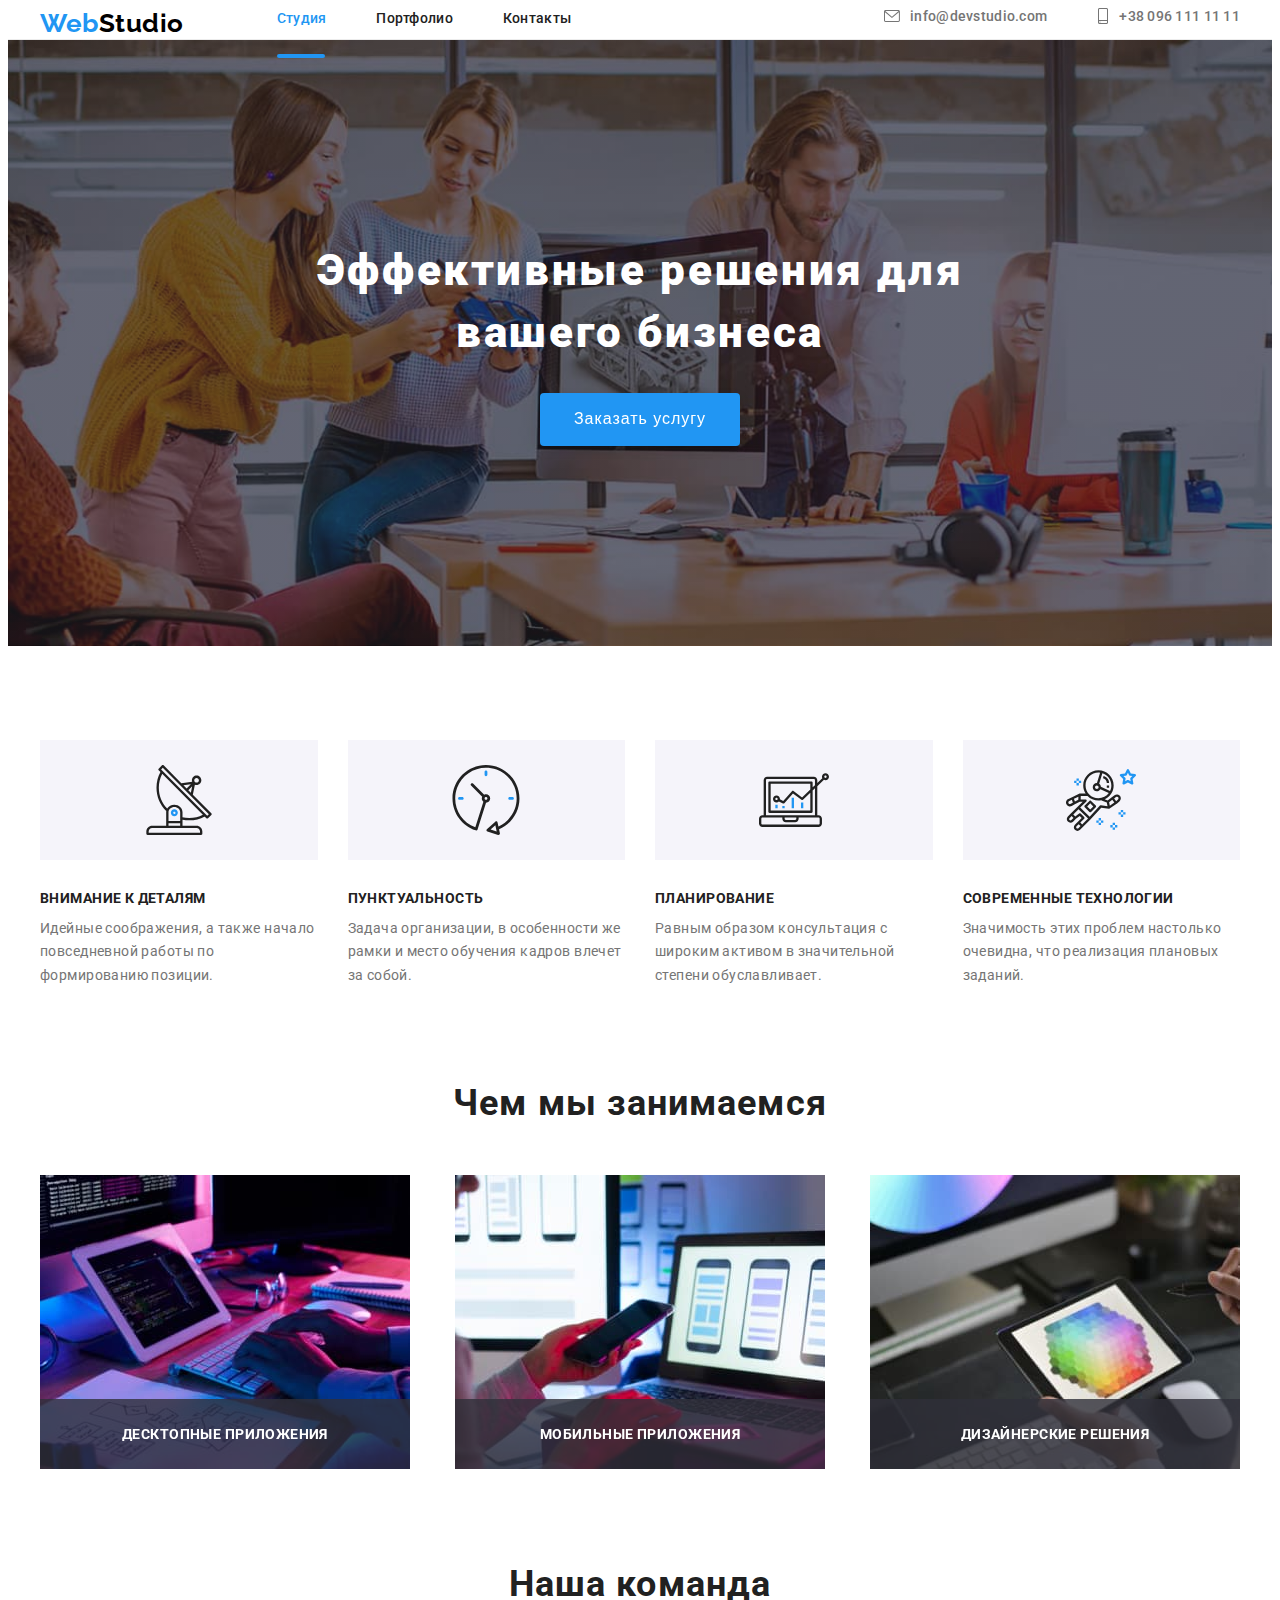
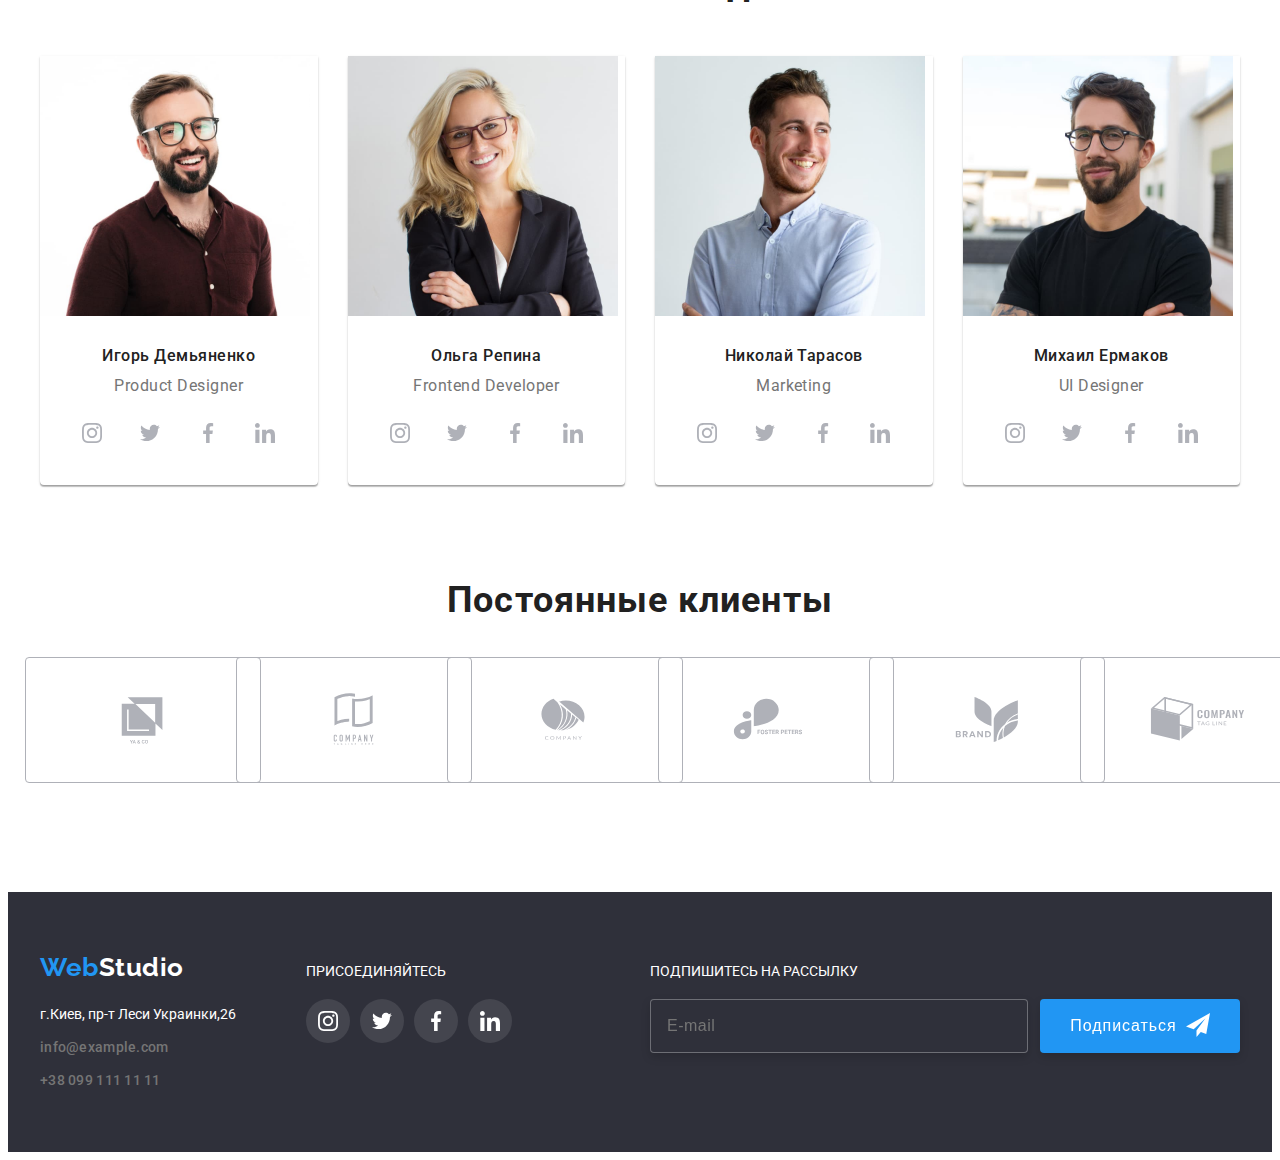
==== index.html @ c9761f6a "Добавляет примеры" ====
<!DOCTYPE html>
<html lang="ru">

<head>
    <meta charset="UTF-8">
    <meta http-equiv="X-UA-Compatible" content="IE=edge">
    <meta name="viewport" content="width=device-width, initial-scale=1.0">
    <title>Document</title>
    <link rel="preconnect" href="https://fonts.googleapis.com">
    <link rel="preconnect" href="https://fonts.gstatic.com" crossorigin>
    <link
        href="https://fonts.googleapis.com/css2?family=Raleway:wght@700&family=Roboto:wght@400;500;700;900&display=swap"
        rel="stylesheet">
    <link rel="stylesheet" href="https://cdnjs.cloudflare.com/ajax/libs/modern-normalize/1.1.0/modern-normalize.min.css"
        integrity="sha512-wpPYUAdjBVSE4KJnH1VR1HeZfpl1ub8YT/NKx4PuQ5NmX2tKuGu6U/JRp5y+Y8XG2tV+wKQpNHVUX03MfMFn9Q=="
        crossorigin="anonymous" referrerpolicy="no-referrer" />
    <link rel="stylesheet" href="./css/main.min.css" />
</head>

<body>
    <!-- Шапка сайта -->
    <header class="page-header">
        <div class="container basic-nav">
            <a href="/" class="basic-nav__logo"><span class="basic-nav__logo--blue">Web</span>Studio</a>
            <button
            type="button"
            class="menu-button is-open"
            aria-expanded="false"
            aria-controls="menu-container"
            data-menu-button
          >
            <svg
              width="24"
              height="16"
              aria-label="Переключатель мобильного меню"
            >
              <use class="icon-menu" href="./images/icons.svg#icon-menu"></use>
              <use class="icon-navigation-close" href="./images/icons.svg#navigation-close"></use>
            </svg>
          </button>

            <nav>
                <ul class="site-nav">
                    <li class="site-nav__item"><a href="./index.html" class="site-nav__link site-nav__link--current site-nav__link--first">Студия</a></li>
                    <li class="site-nav__item"><a href="./portfolio.html" class="site-nav__link">Портфолио</a></li>
                    <li class="site-nav__item"><a href="#" class="site-nav__link">Контакты</a></li>
                </ul>
            </nav>
            <ul class="header-contact">
                <li class="header-contact__item"><a href="mailto:info@devstudio.com" class="header-contact__link">
                        <svg class="header-contact__icon" width="16" height="12">
                            <use href="./images/icons.svg#icon-envelope"></use>
                        </svg>
                        <span>info@devstudio.com</span></a></li>
                <li class="header-contact__item"><a href="tel:+380961111111" class="header-contact__link">
                        <svg class="header-contact__icon" width="12" height="16">
                            <use href="./images/icons.svg#icon-smartphone"></use>
                        </svg>
                        <span>+38 096 111 11 11</span></a></li>
            </ul>
        </div>
    </header>
    <main>
        <!-- Текст на фоне -->
        <section class="hero">
            <div class="container">
                <h1 class="hero__title">Эффективные решения для вашего бизнеса</h1>
                <button type="button" class="hero__button" data-modal-open>Заказать услугу</button>
                <div class="backdrop is-hidden" data-modal>
                    <div class="modal">

                        <button class="modal__close-button" data-modal-close>
                            <svg class="modal__icon" width="18" height="18">
                                <use href="./images/icons.svg#icon-close"></use>
                            </svg>
                        </button>
                        <p class="modal__title">Оставьте свои данные, мы вам перезвоним</p>
                        <form class="form js-speaker-form">

                            <label class="form-field">
                                <span class="form-field__label">Имя</span>
                                <div class="form-field__box">
                                <input type="text" name="name" class="form-field__input" />
                                <svg class="form-field__icon" width="18" height="18">
                                    <use href="./images/icons.svg#icon-person"></use>
                                </svg>
                            </div>
                            </label>

                            <label class="form-field">
                                <span class="form-field__label">Телефон</span>
                                <div class="form-field__box">
                                <input type="tel" name="tel" class="form-field__input" />
                                <svg class="form-field__icon" width="18" height="18">
                                    <use href="./images/icons.svg#icon-phone"></use>
                                </svg>
                                </div>
                            </label>

                            <label class="form-field">
                                <span class="form-field__label">Почта</span>
                                <div class="form-field__box">
                                <input type="email" name="email" class="form-field__input" />
                                <svg class="form-field__icon" width="18" height="18">
                                    <use href="./images/icons.svg#icon-email"></use>
                                </svg>
                                </div>
                            </label>

                            <label class="form-field">
                                <span class="form-field__label">Комментарий</span>
                                <textarea class="form-field__textarea" name="text" placeholder="Введите текст"></textarea>
                            </label>

                            <label class="checkbox">
                                <input class="checkbox__input" type="checkbox" name="" value="consent" />
                                <svg class="checkbox__icon" width="16" height="15">
                                    <use href="./images/icons.svg#icon-check"></use>
                                </svg>
                                Соглашаюсь с рассылкой и принимаю <a href="#" class="checkbox__link">Условия
                                    договора</a>
                            </label>

                            <button class="modal__button" type="submit">Отправить</button>
                        </form>
                    </div>
                </div>
            </div>
        </section>
        <!-- Наши преимущества -->
        <section class="section advantages">
            <div class="container">
                <ul class="advantage">
                    <li class="advantage__item">
                        <div class="advantage__icon">
                            <svg height="70" width="70">
                                <use href="./images/icons.svg#icon-antenna"></use>
                            </svg>
                        </div>
                        <h2 class="advantage__title">Внимание к деталям</h2>
                        <p class="advantage__description">
                            Идейные соображения, а также начало повседневной работы по формированию позиции.
                        </p>
                    </li>
                    <li class="advantage__item">
                        <div class="advantage__icon">
                            <svg height="70" width="70">
                                <use href="./images/icons.svg#icon-clock"></use>
                            </svg>
                        </div>
                        <h2 class="advantage__title">Пунктуальность</h2>
                        <p class="advantage__description">
                            Задача организации, в особенности же рамки и место обучения кадров влечет за собой.
                        </p>
                    </li>
                    <li class="advantage__item">
                        <div class="advantage__icon">
                            <svg height="70" width="70">
                                <use href="./images/icons.svg#icon-diagram"></use>
                            </svg>
                        </div>
                        <h2 class="advantage__title">Планирование</h2>
                        <p class="advantage__description">
                            Равным образом консультация с широким активом в значительной степени обуславливает.
                        </p>
                    </li>
                    <li class="advantage__item">
                        <div class="advantage__icon">
                            <svg height="70" width="70">
                                <use href="./images/icons.svg#icon-astronaut"></use>
                            </svg>
                        </div>
                        <h2 class="advantage__title">Современные технологии</h2>
                        <p class="advantage__description">
                            Значимость этих проблем настолько очевидна, что реализация плановых заданий.
                        </p>
                    </li>
                </ul>
            </div>
        </section>
        <!-- Чем занимаемся -->
        <section class="section work">
            <div class="container">
                <h2 class="work__title">Чем мы занимаемся</h2>
                <ul class="work-list">
                    <li class="work-list__item"><a href="#"><img src="images/photo1.jpg" alt="Ноутбук" width="370" />
                            <div class="work-list__box">
                                <p class="work-list__title">Десктопные приложения</p>
                            </div>
                        </a>
                    </li>
                    <li class="work-list__item"><a href="#"><img src="./images/photo2.jpg" alt="Смартфон"
                                width="370" />
                            <div class="work-list__box">
                                <p class="work-list__title">Мобильные приложения</p>
                            </div>
                        </a>
                    </li>
                    <li class="work-list__item"><a href="#"><img src="./images/photo3.jpg" alt="Планшет" width="370" />
                            <div class="work-list__box">
                                <p class="work-list__title">Дизайнерские решения</p>
                            </div>
                        </a>
                    </li>
                </ul>
            </div>
        </section>
        <!-- Команда -->
        <section class="section team-work">
            <div class="container">
                <h2 class="team-work__title">Наша команда</h2>
                <ul class="team">
                    <li class="team__item">
                        <img src="./images/img01.jpg" alt="Фото Игоря Демьяненко" width="270" />
                        <div class="team-members">
                            <h3 class="team-members__name">Игорь Демьяненко</h3>
                            <p lang="en" class="team-members__profession">Product Designer</p>
                            <ul class="social-list">
                                <li><a href="#" aria-label="instagram" class="social-list__network">
                                        <svg class="social-list__icon" width="20" height="20">
                                            <use href="./images/icons.svg#icon-instagram"></use>
                                        </svg>
                                    </a>
                                </li>
                                <li><a href="#" aria-label="twitter" class="social-list__network">
                                        <svg class="social-list__icon" width="20" height="20">
                                            <use href="./images/icons.svg#icon-twitter"></use>
                                        </svg>
                                    </a></li>
                                <li><a href="#" aria-label="facebook" class="social-list__network">
                                        <svg class="social-list__icon" width="20" height="20">
                                            <use href="./images/icons.svg#icon-facebook"></use>
                                        </svg>
                                    </a></li>
                                <li><a href="#" aria-label="linkedin" class="social-list__network">
                                        <svg class="social-list__icon" width="20" height="20">
                                            <use href="./images/icons.svg#icon-linkedin"></use>
                                        </svg>
                                    </a></li>
                            </ul>
                        </div>
                    </li>
                    <li class="team__item">
                        <img src="./images/img02.jpg" alt="Фото Ольги Репины" width="270" />
                        <div class="team-members">
                            <h3 class="team-members__name">Ольга Репина</h3>
                            <p lang="en" class="team-members__profession">Frontend Developer</p>
                            <ul class="social-list">
                                <li><a href="#" aria-label="instagram" class="social-list__network">
                                        <svg class="social-list__icon" width="20" height="20">
                                            <use href="./images/icons.svg#icon-instagram"></use>
                                        </svg>
                                    </a>
                                </li>
                                <li><a href="#" aria-label="twitter" class="social-list__network">
                                        <svg class="social-list__icon" width="20" height="20">
                                            <use href="./images/icons.svg#icon-twitter"></use>
                                        </svg>
                                    </a></li>
                                <li><a href="#" aria-label="facebook" class="social-list__network">
                                        <svg class="social-list__icon" width="20" height="20">
                                            <use href="./images/icons.svg#icon-facebook"></use>
                                        </svg>
                                    </a></li>
                                <li><a href="#" aria-label="linkedin" class="social-list__network">
                                        <svg class="social-list__icon" width="20" height="20">
                                            <use href="./images/icons.svg#icon-linkedin"></use>
                                        </svg>
                                    </a></li>
                            </ul>
                        </div>
                    </li>
                    <li class="team__item">
                        <img src="./images/img03.jpg" alt="Фото Николая Тарасова" width="270" />
                        <div class="team-members">
                            <h3 class="team-members__name">Николай Тарасов</h3>
                            <p lang="en" class="team-members__profession">Marketing</p>
                            <ul class="social-list">
                                <li><a href="#" aria-label="instagram" class="social-list__network">
                                        <svg class="social-list__icon" width="20" height="20">
                                            <use href="./images/icons.svg#icon-instagram"></use>
                                        </svg>
                                    </a>
                                </li>
                                <li><a href="#" aria-label="twitter" class="social-list__network">
                                        <svg class="social-list__icon" width="20" height="20">
                                            <use href="./images/icons.svg#icon-twitter"></use>
                                        </svg>
                                    </a></li>
                                <li><a href="#" aria-label="facebook" class="social-list__network">
                                        <svg class="social-list__icon" width="20" height="20">
                                            <use href="./images/icons.svg#icon-facebook"></use>
                                        </svg>
                                    </a></li>
                                <li><a href="#" aria-label="linkedin" class="social-list__network">
                                        <svg class="social-list__icon" width="20" height="20">
                                            <use href="./images/icons.svg#icon-linkedin"></use>
                                        </svg>
                                    </a></li>
                            </ul>
                        </div>
                    </li>
                    <li class="team__item">
                        <img src="./images/img04.jpg" alt="Фото Михаила Ермакова" width="270" />
                        <div class="team-members">
                            <h3 class="team-members__name">Михаил Ермаков</h3>
                            <p lang="en" class="team-members__profession">UI Designer</p>
                            <ul class="social-list">
                                <li><a href="#" aria-label="instagram" class="social-list__network">
                                        <svg class="social-list__icon" width="20" height="20">
                                            <use href="./images/icons.svg#icon-instagram"></use>
                                        </svg>
                                    </a>
                                </li>
                                <li><a href="#" aria-label="twitter" class="social-list__network">
                                        <svg class="social-list__icon" width="20" height="20">
                                            <use href="./images/icons.svg#icon-twitter"></use>
                                        </svg>
                                    </a></li>
                                <li><a href="#" aria-label="facebook" class="social-list__network">
                                        <svg class="social-list__icon" width="20" height="20">
                                            <use href="./images/icons.svg#icon-facebook"></use>
                                        </svg>
                                    </a></li>
                                <li><a href="#" aria-label="linkedin" class="social-list__network">
                                        <svg class="social-list__icon" width="20" height="20">
                                            <use href="./images/icons.svg#icon-linkedin"></use>
                                        </svg>
                                    </a></li>
                            </ul>
                        </div>
                    </li>
                </ul>
            </div>
        </section>
        <!-- Клиенты -->
        <section class="section customers">
            <div class="container">
                <h2 class="customers__title">Постоянные клиенты</h2>
                <ul class="customers-list">
                    <li class="customers-list__item"><a href="#" class="customers-list__link">
                            <svg class="customers-list__icon" width="106" height="60">
                                <use href="./images/icons.svg#icon-logo1"></use>
                            </svg>
                        </a></li>
                    <li class="customers-list__item"><a href="#" class="customers-list__link">
                            <svg class="customers-list__icon" width="106" height="60">
                                <use href="./images/icons.svg#icon-logo2"></use>
                            </svg>
                        </a></li>
                    <li class="customers-list__item"><a href="#" class="customers-list__link">
                            <svg class="customers-list__icon" width="106" height="60">
                                <use href="./images/icons.svg#icon-logo3"></use>
                            </svg>
                        </a></li>
                    <li class="customers-list__item"><a href="#" class="customers-list__link">
                            <svg class="customers-list__icon" width="106" height="60">
                                <use href="./images/icons.svg#icon-logo4"></use>
                            </svg>
                        </a></li>
                    <li class="customers-list__item"><a href="#" class="customers-list__link">
                            <svg class="customers-list__icon" width="106" height="60">
                                <use href="./images/icons.svg#icon-logo5"></use>
                            </svg>
                        </a></li>
                    <li class="customers-list__item"><a href="#" class="customers-list__link">
                            <svg class="customers-list__icon" width="106" height="60">
                                <use href="./images/icons.svg#icon-logo6"></use>
                            </svg>
                        </a></li>
                </ul>
            </div>

        </section>
    </main>
    <footer class="footer section">
        <div class="container">
            <ul class="footer-content">
                <li class="address-footer">
                    <a href="/" class="address-footer__logo"><span class="address-footer__logo--blue">Web</span><span
                            class="address-footer__logo--white">Studio</span></a>
                    <address>
                        <ul class="footer-contact">
                            <li class="footer-contact__item"><a
                                    href="https://www.google.com.ua/maps/place/%D0%B1%D1%83%D0%BB.+%D0%9B%D0%B5%D1%81%D0%B8+%D0%A3%D0%BA%D1%80%D0%B0%D0%B8%D0%BD%D0%BA%D0%B8,+26,+%D0%9A%D0%B8%D0%B5%D0%B2,+02000/@50.4265841,30.5361971,17z/data=!3m1!4b1!4m5!3m4!1s0x40d4cf0e033ecbe9:0x57a4dffefec77da0!8m2!3d50.4265807!4d30.5383858?hl=ru"
                                    class="footer-contact__address-link">г.Киев, пр-т Леси Украинки,26</a></li>
                            <li class="footer-contact__item"><a href="mailto:info@example.com" class="footer-contact__link">info@example.com</a>
                            </li>
                            <li class="footer-contact__item"><a href="tel:+380991111111" class="footer-contact__link">+38 099 111 11 11</a></li>
                        </ul>
                    </address>
                </li>


                <li class="join">
                    <p class="join__title">присоединяйтесь</p>
                    <ul class="social-footer">
                        <li class="social-footer__item"><a href="#" aria-label="instagram" class="social-footer__link">
                                <svg class="social-footer__icon" width="20" height="20">
                                    <use href="./images/icons.svg#icon-instagram"></use>
                                </svg>
                            </a>
                        </li>
                        <li class="social-footer__item"><a href="#" aria-label="twitter" class="social-footer__link">
                                <svg class="social-footer__icon" width="20" height="20">
                                    <use href="./images/icons.svg#icon-twitter"></use>
                                </svg>
                            </a></li>
                        <li class="social-footer__item"><a href="#" aria-label="facebook" class="social-footer__link">
                                <svg class="social-footer__icon" width="20" height="20">
                                    <use href="./images/icons.svg#icon-facebook"></use>
                                </svg>
                            </a></li>
                        <li class="social-footer__item"><a href="#" aria-label="linkedin" class="social-footer__link">
                                <svg class="social-footer__icon" width="20" height="20">
                                    <use href="./images/icons.svg#icon-linkedin"></use>
                                </svg>
                            </a></li>
                    </ul>
                </li>
                <li class="sign-up">
                    <p class="sign-up__title">Подпишитесь на рассылку</p>
                    <form class="form-sign-up">
                        <label>
                            <input class="form-sign-up__input" type="email" placeholder="E-mail"/>
                        </label>
                            <button type="submit" class="form-sign-up__button">Подписаться
                                <svg class="form-sign-up__icon" width="24" height="24">
                                    <use href="./images/icons.svg#icon-send"></use>
                                </svg>
                            </button>
                    </form>
                </li>
            </ul>
        </div>
    </footer>

    <script src="./js/modal.js"></script>
    <script>
        (() => {
            document
                .querySelector('.js-speaker-form')
                .addEventListener('submit', e => {
                    e.preventDefault();

                    new FormData(e.currentTarget).forEach((value, name) =>
                        console.log(`${name}: ${value}`),
                    );

                    e.currentTarget.reset();
                });
        })();
    </script>
</body>

</html>
---- css/main.min.css ----
.footer-contact__link{color:#757575;font-size:14px;font-weight:500;line-height:1.2;letter-spacing:0.02em;text-decoration:none;display:-webkit-inline-box;display:-ms-inline-flexbox;display:inline-flex;-webkit-box-align:center;-ms-flex-align:center;align-items:center;-webkit-transition:color 250ms cubic-bezier(0.4, 0, 0.2, 1);transition:color 250ms cubic-bezier(0.4, 0, 0.2, 1)}.sign-up__title,.join__title{font-size:14px;line-height:1.1;text-transform:uppercase;color:#fff;margin-bottom:20px}.basic-nav__logo,.address-footer__logo{color:#000;font-family:"Raleway",sans-serif;font-size:26px;font-weight:700;line-height:1.2;letter-spacing:0.02em;text-decoration:none}.work__title,.team-work__title,.customers__title{color:#212121;font-size:36px;font-weight:700;line-height:1.2;letter-spacing:0.03em;text-align:center;margin-bottom:50px}.social-list__network,.social-footer__link{width:44px;height:44px;border-radius:50%;-webkit-transition:background-color 250ms cubic-bezier(0.4, 0, 0.2, 1);transition:background-color 250ms cubic-bezier(0.4, 0, 0.2, 1)}.hero__button,.form-sign-up__button,.modal__button{min-height:50px;min-width:200px;letter-spacing:0.06em;font-size:16px;line-height:1.9;color:#fff;border:1px solid transparent;border-radius:4px;-webkit-filter:drop-shadow(0px 4px 4px rgba(0,0,0,0.15));filter:drop-shadow(0px 4px 4px rgba(0,0,0,0.15));background-color:#2196F3;cursor:pointer;-webkit-transition:background-color 250ms cubic-bezier(0.4, 0, 0.2, 1),color 250ms cubic-bezier(0.4, 0, 0.2, 1),-webkit-box-shadow 250ms cubic-bezier(0.4, 0, 0.2, 1);transition:background-color 250ms cubic-bezier(0.4, 0, 0.2, 1),color 250ms cubic-bezier(0.4, 0, 0.2, 1),-webkit-box-shadow 250ms cubic-bezier(0.4, 0, 0.2, 1);transition:background-color 250ms cubic-bezier(0.4, 0, 0.2, 1),color 250ms cubic-bezier(0.4, 0, 0.2, 1),box-shadow 250ms cubic-bezier(0.4, 0, 0.2, 1);transition:background-color 250ms cubic-bezier(0.4, 0, 0.2, 1),color 250ms cubic-bezier(0.4, 0, 0.2, 1),box-shadow 250ms cubic-bezier(0.4, 0, 0.2, 1),-webkit-box-shadow 250ms cubic-bezier(0.4, 0, 0.2, 1)}.hero__button:hover,.hero__button:focus,.form-sign-up__button:hover,.form-sign-up__button:focus,.modal__button:hover,.modal__button:focus{background-color:#fff;color:#2196F3}body{background-color:#fff;color:#757575;font-family:"Roboto","Helvetica",sans-serif}h1,h2,h3,p,ul{margin:0;padding:0;list-style:none}img{display:block;max-width:100%;height:auto}.hide{visibility:hidden;font-size:0}.container{margin:0 auto;width:1200px;padding:0 15px}@media screen and (min-width: 480px){.container{width:480px}}@media screen and (min-width: 768px){.container{width:768px}}@media screen and (min-width: 1200px){.container{width:1200px}}.section{padding:94px 0}.page-header{border-bottom:1px solid #ECECEC}.basic-nav{display:-webkit-box;display:-ms-flexbox;display:flex;-webkit-box-pack:justify;-ms-flex-pack:justify;justify-content:space-between;-webkit-box-align:stretch;-ms-flex-align:stretch;align-items:stretch}@media screen and (max-width: 767px){.basic-nav{display:-webkit-box;display:-ms-flexbox;display:flex;-webkit-box-pack:start;-ms-flex-pack:start;justify-content:flex-start;-webkit-box-align:center;-ms-flex-align:center;align-items:center;padding:24px 0}}.menu-button{display:-webkit-inline-box;display:-ms-inline-flexbox;display:inline-flex;margin:0;padding:0;width:40px;height:40px;border:none;background-color:transparent}@media screen and (min-width: 768px){.menu-button{display:none}}.menu-button .icon-navigation-close{display:none}.menu-button.is-open .icon-navigation-close{display:block}.menu-button.is-open .icon-menu{display:none}.site-nav{display:-webkit-box;display:-ms-flexbox;display:flex;-webkit-box-pack:start;-ms-flex-pack:start;justify-content:flex-start;-webkit-box-align:stretch;-ms-flex-align:stretch;align-items:stretch;margin-left:93px}.site-nav__item:not(:last-child){margin-right:50px}.site-nav__link{color:#212121;font-size:14px;font-weight:500;line-height:1.2;letter-spacing:0.02em;text-decoration:none;position:relative;padding-bottom:32px;-webkit-transition:color 250ms cubic-bezier(0.4, 0, 0.2, 1);transition:color 250ms cubic-bezier(0.4, 0, 0.2, 1)}.site-nav__link:hover,.site-nav__link:focus{color:#2196F3}.site-nav__link--first::after{width:48px}.site-nav__link--second::after{width:78px}.site-nav__link--current{color:#2196F3}.site-nav__link--current::after{content:"";position:absolute;bottom:0;left:0;height:4px;background:#2196F3;border-radius:2px;opacity:1}.header-contact{display:-webkit-box;display:-ms-flexbox;display:flex;-webkit-box-pack:start;-ms-flex-pack:start;justify-content:flex-start;-webkit-box-align:stretch;-ms-flex-align:stretch;align-items:stretch;margin-left:auto}.header-contact__link:hover .header-contact__icon,.header-contact__link:focus .header-contact__icon{fill:#2196F3}.header-contact__item:not(:first-child){margin-left:50px}.header-contact__link{color:#757575;font-size:14px;font-weight:500;line-height:1.2;letter-spacing:0.02em;text-decoration:none;display:-webkit-box;display:-ms-flexbox;display:flex;-webkit-box-pack:center;-ms-flex-pack:center;justify-content:center;-webkit-box-align:center;-ms-flex-align:center;align-items:center;-webkit-transition:color 250ms cubic-bezier(0.4, 0, 0.2, 1);transition:color 250ms cubic-bezier(0.4, 0, 0.2, 1)}.header-contact__link:hover,.header-contact__link:focus{color:#2196F3}.header-contact__icon,.header-contact__icon{fill:#757575;margin-right:10px;-webkit-transition:fill 250ms cubic-bezier(0.4, 0, 0.2, 1);transition:fill 250ms cubic-bezier(0.4, 0, 0.2, 1)}.hero{padding:200px 0;text-align:center;background-color:#2F303A;display:block;max-width:1600px;background-image:-webkit-gradient(linear, left top, right top, from(rgba(47,48,58,0.4)), to(rgba(47,48,58,0.4))),url("../images/img.fon.jpg");background-image:linear-gradient(to right, rgba(47,48,58,0.4), rgba(47,48,58,0.4)),url("../images/img.fon.jpg");background-repeat:no-repeat;background-position:center;background-size:cover}.hero__title{color:#fff;font-size:44px;font-weight:900;line-height:1.4;letter-spacing:0.06em;max-width:696px;margin:auto;margin-bottom:30px}.hero__button{display:inline-block;padding:10px 32px;text-align:center}.advantages{padding-bottom:47px}@media screen and (max-width: 1199px){.advantages{padding-bottom:60px}}@media screen and (min-width: 768px){.advantage{display:-webkit-box;display:-ms-flexbox;display:flex;-webkit-box-pack:start;-ms-flex-pack:start;justify-content:flex-start;-webkit-box-align:stretch;-ms-flex-align:stretch;align-items:stretch;-ms-flex-wrap:wrap;flex-wrap:wrap;margin:-15px}}@media screen and (min-width: 1200px){.advantage{display:-webkit-box;display:-ms-flexbox;display:flex;-webkit-box-pack:justify;-ms-flex-pack:justify;justify-content:space-between;-webkit-box-align:stretch;-ms-flex-align:stretch;align-items:stretch;-ms-flex-wrap:nowrap;flex-wrap:nowrap}}@media screen and (min-width: 768px){.advantage__item{width:calc((100% - 4 * 15px) / 2);margin:15px}}@media screen and (min-width: 1200px){.advantage__item{width:calc((100% - 8 * 15px) / 4)}}@media screen and (max-width: 767px){.advantage__item:not(:last-child){margin-bottom:30px}}.advantage__title{color:#212121;font-size:14px;font-weight:700;line-height:1.2;letter-spacing:0.03em;text-transform:uppercase;margin-bottom:10px;text-align:center}@media screen and (min-width: 768px){.advantage__title{text-align:left}}.advantage__description{font-size:14px;line-height:1.7;letter-spacing:0.03em;text-align:left}.advantage__icon{display:-webkit-box;display:-ms-flexbox;display:flex;-webkit-box-pack:center;-ms-flex-pack:center;justify-content:center;-webkit-box-align:stretch;-ms-flex-align:stretch;align-items:stretch;background-color:#F5F4FA;margin-bottom:30px;padding:25px 0}.work{padding-top:47px}@media screen and (max-width: 1199px){.work{display:none}}.work-list{display:-webkit-box;display:-ms-flexbox;display:flex;-webkit-box-pack:justify;-ms-flex-pack:justify;justify-content:space-between;-webkit-box-align:stretch;-ms-flex-align:stretch;align-items:stretch}.work-list__item{display:-webkit-box;display:-ms-flexbox;display:flex;-webkit-box-pack:start;-ms-flex-pack:start;justify-content:flex-start;-webkit-box-align:stretch;-ms-flex-align:stretch;align-items:stretch;position:relative}.work-list__box{position:absolute;display:-webkit-box;display:-ms-flexbox;display:flex;-webkit-box-pack:center;-ms-flex-pack:center;justify-content:center;-webkit-box-align:center;-ms-flex-align:center;align-items:center;bottom:0;width:370px;height:70px;background:rgba(47,48,58,0.8)}.work-list__title{font-weight:bold;font-size:14px;line-height:16px;text-align:center;letter-spacing:0.03em;text-transform:uppercase;color:#fff}.team-work{padding-top:0;background-color:var(--primary-background-color);padding-bottom:47px}@media screen and (max-width: 1199px){.team-work{padding-bottom:60px}}.team{margin:-15px}@media screen and (min-width: 768px){.team{display:-webkit-box;display:-ms-flexbox;display:flex;-webkit-box-pack:start;-ms-flex-pack:start;justify-content:flex-start;-webkit-box-align:stretch;-ms-flex-align:stretch;align-items:stretch;-ms-flex-wrap:wrap;flex-wrap:wrap}}@media screen and (min-width: 1200px){.team{display:-webkit-box;display:-ms-flexbox;display:flex;-webkit-box-pack:justify;-ms-flex-pack:justify;justify-content:space-between;-webkit-box-align:stretch;-ms-flex-align:stretch;align-items:stretch;-ms-flex-wrap:nowrap;flex-wrap:nowrap}}.team__item{background-color:var(--primary-white-color);border-radius:0px 0px 4px 4px;-webkit-box-shadow:0px 1px 3px rgba(0,0,0,0.12),0px 1px 1px rgba(0,0,0,0.14),0px 2px 1px rgba(0,0,0,0.2);box-shadow:0px 1px 3px rgba(0,0,0,0.12),0px 1px 1px rgba(0,0,0,0.14),0px 2px 1px rgba(0,0,0,0.2)}@media screen and (min-width: 768px){.team__item{width:calc((100% - 4 * 15px) / 2);margin:15px}}.team-members{text-align:center;margin-top:30px;margin-bottom:30px}.team-members__name{color:#212121;font-size:16px;font-weight:500;line-height:1.2;letter-spacing:0.03em;margin-bottom:10px}.team-members__profession{font-size:16px;line-height:1.2;letter-spacing:0.03em;margin-bottom:16px}.customers{padding-top:47px}.customers-list{display:-webkit-box;display:-ms-flexbox;display:flex;-webkit-box-pack:start;-ms-flex-pack:start;justify-content:flex-start;-webkit-box-align:stretch;-ms-flex-align:stretch;align-items:stretch;-ms-flex-wrap:wrap;flex-wrap:wrap;margin:-15px;padding:0}@media screen and (min-width: 768px){.customers-list{display:-webkit-box;display:-ms-flexbox;display:flex;-webkit-box-pack:start;-ms-flex-pack:start;justify-content:flex-start;-webkit-box-align:stretch;-ms-flex-align:stretch;align-items:stretch;-ms-flex-wrap:wrap;flex-wrap:wrap}}@media screen and (min-width: 1200px){.customers-list{display:-webkit-box;display:-ms-flexbox;display:flex;-webkit-box-pack:justify;-ms-flex-pack:justify;justify-content:space-between;-webkit-box-align:stretch;-ms-flex-align:stretch;align-items:stretch}}.customers-list__link:hover .customers-list__icon,.customers-list__link:focus .customers-list__icon{fill:#2196F3}.customers-list__item{width:calc((100% - 4 * 15px) / 2);margin-bottom:30px}@media screen and (min-width: 768px){.customers-list__item{width:calc((100% - 6 * 15px) / 3)}}@media screen and (min-width: 1200px){.customers-list__item{width:calc((100% - 12 * 15px) / 6)}}.customers-list__link{display:-webkit-box;display:-ms-flexbox;display:flex;-webkit-box-pack:center;-ms-flex-pack:center;justify-content:center;-webkit-box-align:center;-ms-flex-align:center;align-items:center;width:170px;height:92px;padding:16px 32px;border:1px solid #AFB1B8;border-radius:4px;-webkit-transition:border 250ms cubic-bezier(0.4, 0, 0.2, 1);transition:border 250ms cubic-bezier(0.4, 0, 0.2, 1)}.customers-list__link:hover,.customers-list__link:focus{border:1px solid #2196F3}.customers-list__icon{fill:#AFB1B8;-webkit-transition:fill 250ms cubic-bezier(0.4, 0, 0.2, 1);transition:fill 250ms cubic-bezier(0.4, 0, 0.2, 1)}.projects{display:-webkit-box;display:-ms-flexbox;display:flex;-webkit-box-pack:start;-ms-flex-pack:start;justify-content:flex-start;-webkit-box-align:stretch;-ms-flex-align:stretch;align-items:stretch;-ms-flex-wrap:wrap;flex-wrap:wrap;padding:0}.projects__item{width:370px;cursor:pointer;-webkit-transition:-webkit-box-shadow 250ms cubic-bezier(0.4, 0, 0.2, 1);transition:-webkit-box-shadow 250ms cubic-bezier(0.4, 0, 0.2, 1);transition:box-shadow 250ms cubic-bezier(0.4, 0, 0.2, 1);transition:box-shadow 250ms cubic-bezier(0.4, 0, 0.2, 1), -webkit-box-shadow 250ms cubic-bezier(0.4, 0, 0.2, 1)}.projects__item:hover,.projects__item:focus{-webkit-box-shadow:0px 1px 1px rgba(0,0,0,0.12),0px 4px 4px rgba(0,0,0,0.06),1px 4px 6px rgba(0,0,0,0.16);box-shadow:0px 1px 1px rgba(0,0,0,0.12),0px 4px 4px rgba(0,0,0,0.06),1px 4px 6px rgba(0,0,0,0.16)}.projects__item:not(:nth-child(3n)){margin-right:30px}.projects__item:not(:nth-last-child(-n+3)){margin-bottom:30px}.projects__thumb{position:relative;overflow:hidden}.projects__overlay{display:inline-block;position:absolute;padding:63px 24px;top:0;left:0;width:100%;height:100%;-webkit-transform:translateY(100%);transform:translateY(100%);background-color:rgba(33,150,243,0.9);opacity:0;-webkit-transition:all 250ms cubic-bezier(0.4, 0, 0.2, 1);transition:all 250ms cubic-bezier(0.4, 0, 0.2, 1)}.projects__item:hover .projects__overlay{-webkit-transform:translateY(0);transform:translateY(0);opacity:1}.projects__content{font-size:18px;line-height:1.5;letter-spacing:0.03em;text-align:left;color:#fff}.projects__caption{padding:20px 24px;border:1px solid #eee;border-top:none}.projects__title{color:#212121;font-size:18px;font-weight:700;line-height:2;letter-spacing:0.06em;margin-bottom:4px}.projects__description{font-size:16px;line-height:1.9;letter-spacing:0.03em;margin-bottom:20px}.footer{background-color:#2F303A;padding-top:60px;padding-bottom:60px}.footer-content{display:-webkit-box;display:-ms-flexbox;display:flex;-webkit-box-pack:start;-ms-flex-pack:start;justify-content:flex-start;-webkit-box-align:baseline;-ms-flex-align:baseline;align-items:baseline;padding:0}.address-footer{margin-right:70px}.footer-contact{font-size:14px;line-height:1.7;font-style:normal}.footer-contact__item{margin-bottom:9px;display:block}.footer-contact__item:last-child{margin-bottom:0}.footer-contact__address-link{color:#fff;text-decoration:none;-webkit-transition:color 250ms cubic-bezier(0.4, 0, 0.2, 1);transition:color 250ms cubic-bezier(0.4, 0, 0.2, 1)}.footer-contact__address-link:hover,.footer-contact__address-link:focus{color:#2196F3}.footer-contact__link:hover,.footer-contact__link:focus{color:#2196F3}.backdrop{position:fixed;top:0;left:0;width:100%;height:100%;background-color:rgba(0,0,0,0.2);opacity:1;-webkit-transition:opacity 250ms cubic-bezier(0.4, 0, 0.2, 1);transition:opacity 250ms cubic-bezier(0.4, 0, 0.2, 1)}.backdrop.is-hidden{visibility:visible;opacity:0;pointer-events:none}.backdrop.is-hidden .modal{-webkit-transform:translate(-50%, -50%) scale(0.5);transform:translate(-50%, -50%) scale(0.5)}.modal{position:absolute;top:50%;left:50%;min-height:581px;min-width:528px;background-color:#fff;-webkit-box-shadow:0px 1px 3px rgba(0,0,0,0.12),0px 1px 1px rgba(0,0,0,0.14),0px 2px 1px rgba(0,0,0,0.2);box-shadow:0px 1px 3px rgba(0,0,0,0.12),0px 1px 1px rgba(0,0,0,0.14),0px 2px 1px rgba(0,0,0,0.2);border-radius:4px;padding:40px;-webkit-transform:translate(-50%, -50%) scale(1);transform:translate(-50%, -50%) scale(1);-webkit-transition:-webkit-transform 250ms cubic-bezier(0.4, 0, 0.2, 1);transition:-webkit-transform 250ms cubic-bezier(0.4, 0, 0.2, 1);transition:transform 250ms cubic-bezier(0.4, 0, 0.2, 1);transition:transform 250ms cubic-bezier(0.4, 0, 0.2, 1), -webkit-transform 250ms cubic-bezier(0.4, 0, 0.2, 1)}.modal__title{font-size:20px;font-weight:700;line-height:1.1;letter-spacing:0.03em;color:#000;margin-bottom:12px}.modal__close-button{position:absolute;display:-webkit-box;display:-ms-flexbox;display:flex;-webkit-box-pack:center;-ms-flex-pack:center;justify-content:center;-webkit-box-align:center;-ms-flex-align:center;align-items:center;padding:0;cursor:pointer;width:30px;height:30px;top:8px;right:8px;background-color:#fff;border:1px solid rgba(0,0,0,0.1);border-radius:50px}.modal__close-button:hover .modal__icon,.modal__close-button:hover .modal__icon{fill:#2196F3}.modal__icon{-webkit-transition:fill 250ms cubic-bezier(0.4, 0, 0.2, 1);transition:fill 250ms cubic-bezier(0.4, 0, 0.2, 1)}.header-contact{display:-webkit-box;display:-ms-flexbox;display:flex;-webkit-box-pack:start;-ms-flex-pack:start;justify-content:flex-start;-webkit-box-align:stretch;-ms-flex-align:stretch;align-items:stretch;margin-left:auto}.header-contact__link:hover .header-contact__icon,.header-contact__link:focus .header-contact__icon{fill:#2196F3}.header-contact__item:not(:first-child){margin-left:50px}.header-contact__link{color:#757575;font-size:14px;font-weight:500;line-height:1.2;letter-spacing:0.02em;text-decoration:none;display:-webkit-box;display:-ms-flexbox;display:flex;-webkit-box-pack:center;-ms-flex-pack:center;justify-content:center;-webkit-box-align:center;-ms-flex-align:center;align-items:center;-webkit-transition:color 250ms cubic-bezier(0.4, 0, 0.2, 1);transition:color 250ms cubic-bezier(0.4, 0, 0.2, 1)}.header-contact__link:hover,.header-contact__link:focus{color:#2196F3}.header-contact__icon,.header-contact__icon{fill:#757575;margin-right:10px;-webkit-transition:fill 250ms cubic-bezier(0.4, 0, 0.2, 1);transition:fill 250ms cubic-bezier(0.4, 0, 0.2, 1)}.filters{display:-webkit-box;display:-ms-flexbox;display:flex;-webkit-box-pack:center;-ms-flex-pack:center;justify-content:center;-webkit-box-align:stretch;-ms-flex-align:stretch;align-items:stretch}.filters__item:not(:last-child){margin-right:8px}.filters__button{display:inline-block;border-radius:4px;padding:6px 22px;min-width:73px;text-align:center;margin-bottom:50px;color:#212121;background-color:#F5F4FA;border:1px solid transparent;cursor:pointer;font-family:inherit;font-size:16px;line-height:1.6;-webkit-transition:all 250ms cubic-bezier(0.4, 0, 0.2, 1);transition:all 250ms cubic-bezier(0.4, 0, 0.2, 1)}.filters__button:hover,.filters__button:focus{color:#fff;background-color:#2196F3;-webkit-box-shadow:0px 3px 1px rgba(0,0,0,0.1),0px 1px 2px rgba(0,0,0,0.08),0px 2px 2px rgba(0,0,0,0.12);box-shadow:0px 3px 1px rgba(0,0,0,0.1),0px 1px 2px rgba(0,0,0,0.08),0px 2px 2px rgba(0,0,0,0.12)}.sign-up{margin-left:auto}.form-sign-up{display:-webkit-box;display:-ms-flexbox;display:flex;-webkit-box-pack:start;-ms-flex-pack:start;justify-content:flex-start;-webkit-box-align:stretch;-ms-flex-align:stretch;align-items:stretch}.form-sign-up__input{width:358px;height:50px;border:1px solid rgba(255,255,255,0.3);-webkit-filter:drop-shadow(0px 4px 4px rgba(0,0,0,0.15));filter:drop-shadow(0px 4px 4px rgba(0,0,0,0.15));border-radius:4px;background:#2f303a;padding-left:16px;margin-right:12px;cursor:pointer;font-size:16px;line-height:1.2;letter-spacing:0.03em;color:rgba(255,255,255,0.6);color:#fff;-webkit-transition:border 250ms cubic-bezier(0.4, 0, 0.2, 1);transition:border 250ms cubic-bezier(0.4, 0, 0.2, 1)}.form-sign-up__input:hover{border-color:#2196F3}.form-sign-up__button{position:relative;padding:10px 62px 10px 29px}.form-sign-up__button:hover .form-sign-up__icon,.form-sign-up__button:focus .form-sign-up__icon{fill:#2196F3}.form-sign-up__icon{fill:#fff;position:absolute;top:13px;right:29px;-webkit-transition:fill 250ms cubic-bezier(0.4, 0, 0.2, 1);transition:fill 250ms cubic-bezier(0.4, 0, 0.2, 1)}.form-field{display:-webkit-box;display:-ms-flexbox;display:flex;-webkit-box-pack:start;-ms-flex-pack:start;justify-content:flex-start;-webkit-box-align:stretch;-ms-flex-align:stretch;align-items:stretch;-webkit-box-orient:vertical;-webkit-box-direction:normal;-ms-flex-direction:column;flex-direction:column;text-align:left;margin-bottom:10px}.form-field__label{font-size:12px;line-height:1.2;margin-bottom:5px}.form-field__box{position:relative}.form-field__input{width:100%;border:1px solid rgba(33,33,33,0.2);border-radius:4px;padding:13px 20px 13px 42px;-webkit-transition:border 250ms cubic-bezier(0.4, 0, 0.2, 1);transition:border 250ms cubic-bezier(0.4, 0, 0.2, 1)}.form-field__input:hover,.form-field__input:focus{border-color:#2196F3;cursor:pointer}.form-field__icon{position:absolute;top:50%;left:5%;-webkit-transform:translate(-50%, -50%);transform:translate(-50%, -50%);-webkit-transition:fill 250ms cubic-bezier(0.4, 0, 0.2, 1);transition:fill 250ms cubic-bezier(0.4, 0, 0.2, 1)}.form-field__input:hover ~ .form-field__icon,.form-field__input:focus ~ .form-field__icon{fill:#2196F3}.form-field__textarea{resize:none;width:100%;height:120px;border:1px solid rgba(33,33,33,0.2);border-radius:4px;font-size:14px;margin-bottom:20px;padding:12px 16px;-webkit-transition:border-color 250ms cubic-bezier(0.4, 0, 0.2, 1);transition:border-color 250ms cubic-bezier(0.4, 0, 0.2, 1)}.form-field__textarea:hover,.form-field__textarea:focus{border-color:#2196F3;cursor:pointer}.checkbox{text-align:left;font-size:14px;line-height:1.7;letter-spacing:0.03em;display:-webkit-box;display:-ms-flexbox;display:flex;-webkit-box-pack:start;-ms-flex-pack:start;justify-content:flex-start;-webkit-box-align:center;-ms-flex-align:center;align-items:center;margin-bottom:30px}.checkbox__input{position:absolute;clip:rect(0 0 0 0);width:1px;height:1px;margin:-1px;-webkit-transition:all 250ms cubic-bezier(0.4, 0, 0.2, 1);transition:all 250ms cubic-bezier(0.4, 0, 0.2, 1)}.checkbox__icon{fill:#fff;border:solid #000;border-radius:2px;margin-right:9px;-webkit-transition:fill 250ms cubic-bezier(0.4, 0, 0.2, 1);transition:fill 250ms cubic-bezier(0.4, 0, 0.2, 1)}.checkbox__input:checked+.checkbox__icon{background-color:#2196F3;fill:#2196F3;border:solid #2196F3}.checkbox__link{color:#2196F3;margin-left:3px}.modal__button{-webkit-box-shadow:0px 4px 4px rgba(0,0,0,0.15);box-shadow:0px 4px 4px rgba(0,0,0,0.15);display:inline-block;padding:10px 32px;text-align:center}.basic-nav__logo--blue{color:#2196F3}.address-footer__logo{display:block;margin-bottom:20px}.address-footer__logo--blue{color:#2196F3}.address-footer__logo--white{color:#fff}.social-list{display:-webkit-box;display:-ms-flexbox;display:flex;-webkit-box-pack:justify;-ms-flex-pack:justify;justify-content:space-between;-webkit-box-align:stretch;-ms-flex-align:stretch;align-items:stretch;padding-left:30px;padding-right:30px}.social-list__network{display:-webkit-box;display:-ms-flexbox;display:flex;-webkit-box-pack:center;-ms-flex-pack:center;justify-content:center;-webkit-box-align:center;-ms-flex-align:center;align-items:center}.social-list__network:focus,.social-list__network:hover{background-color:#2196F3}.social-list__icon{fill:#AFB1B8;-webkit-transition:fill 250ms cubic-bezier(0.4, 0, 0.2, 1);transition:fill 250ms cubic-bezier(0.4, 0, 0.2, 1)}.social-list__network:hover .social-list__icon,.social-list__network:focus .social-list__icon{fill:#fff}.social-footer{display:-webkit-box;display:-ms-flexbox;display:flex;-webkit-box-pack:justify;-ms-flex-pack:justify;justify-content:space-between;-webkit-box-align:stretch;-ms-flex-align:stretch;align-items:stretch;padding:0}.social-footer__item:not(:last-child){margin-right:10px}.social-footer__link{display:-webkit-box;display:-ms-flexbox;display:flex;-webkit-box-pack:center;-ms-flex-pack:center;justify-content:center;-webkit-box-align:center;-ms-flex-align:center;align-items:center;background-color:#FFFFFF1A}.social-footer__link:hover,.social-footer__link:focus{background-color:#2196F3}.social-footer__icon{fill:#fff}
/*# sourceMappingURL=main.min.css.map */
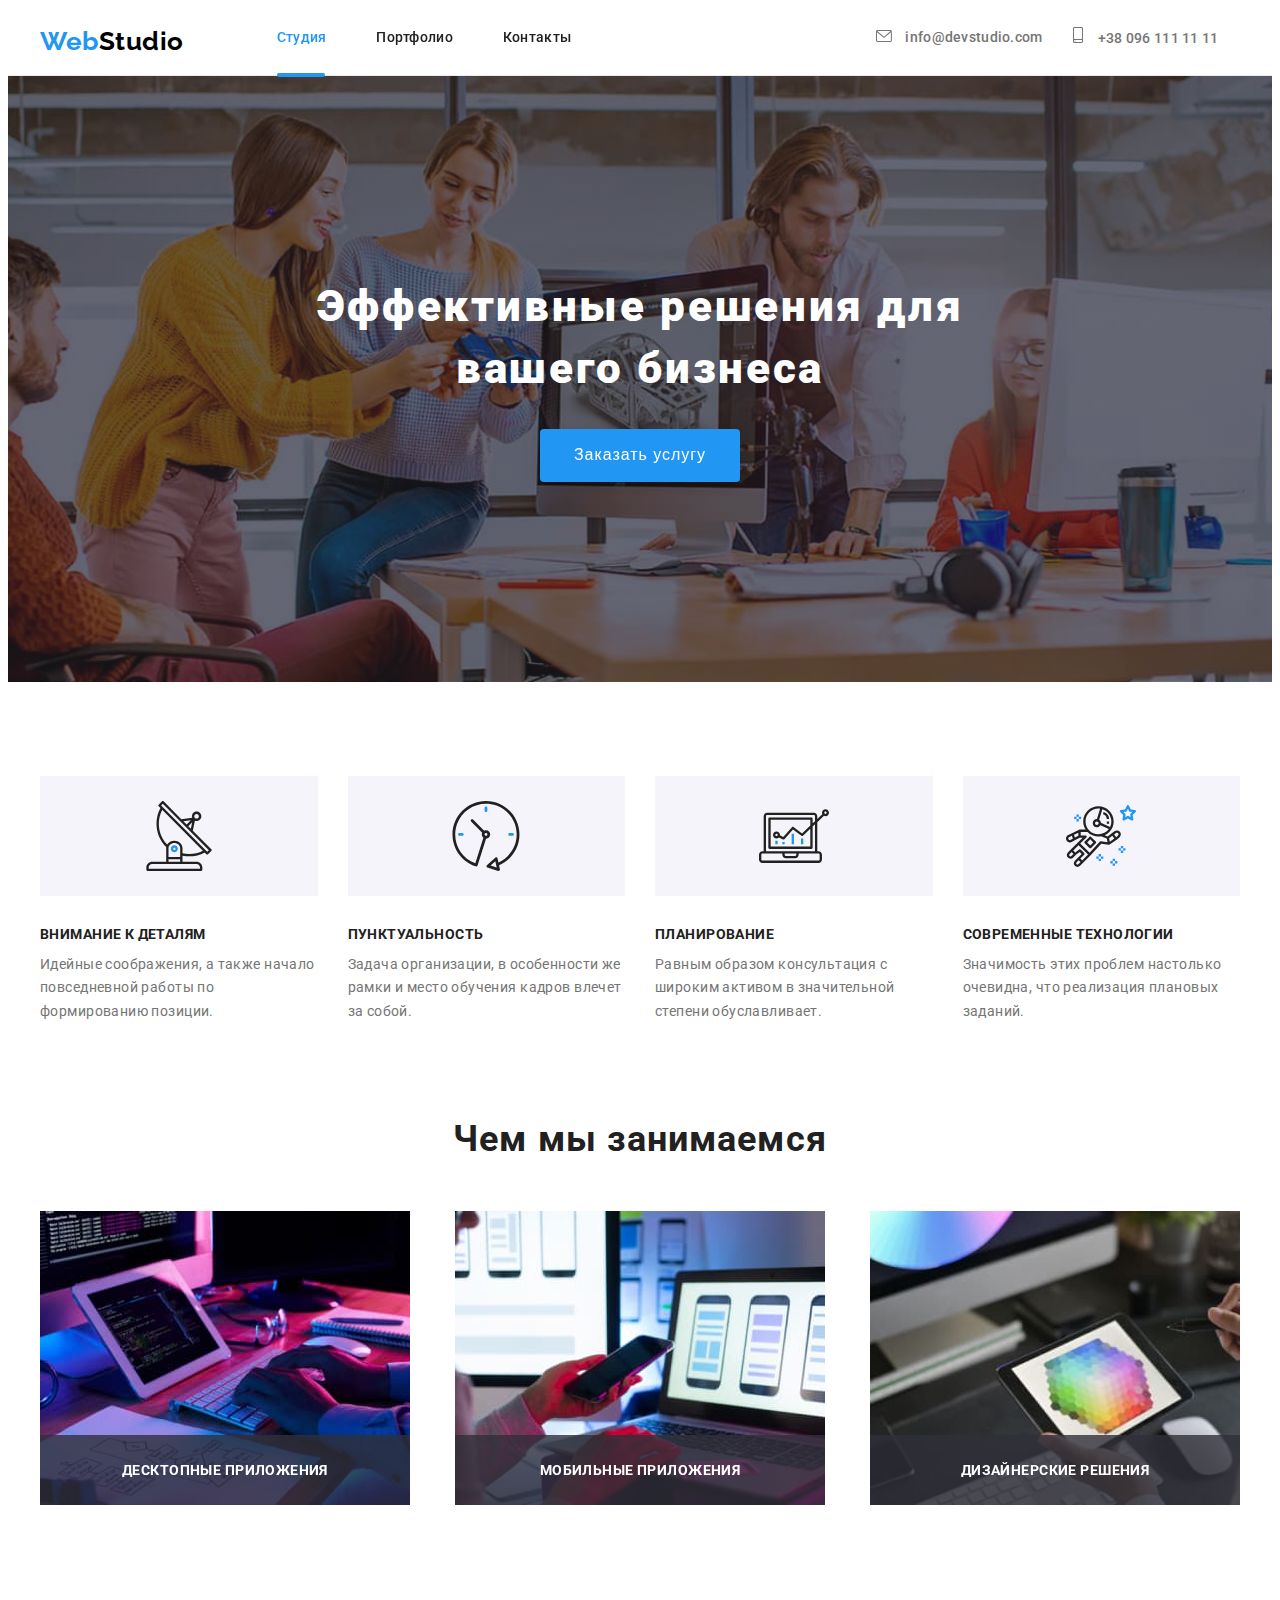
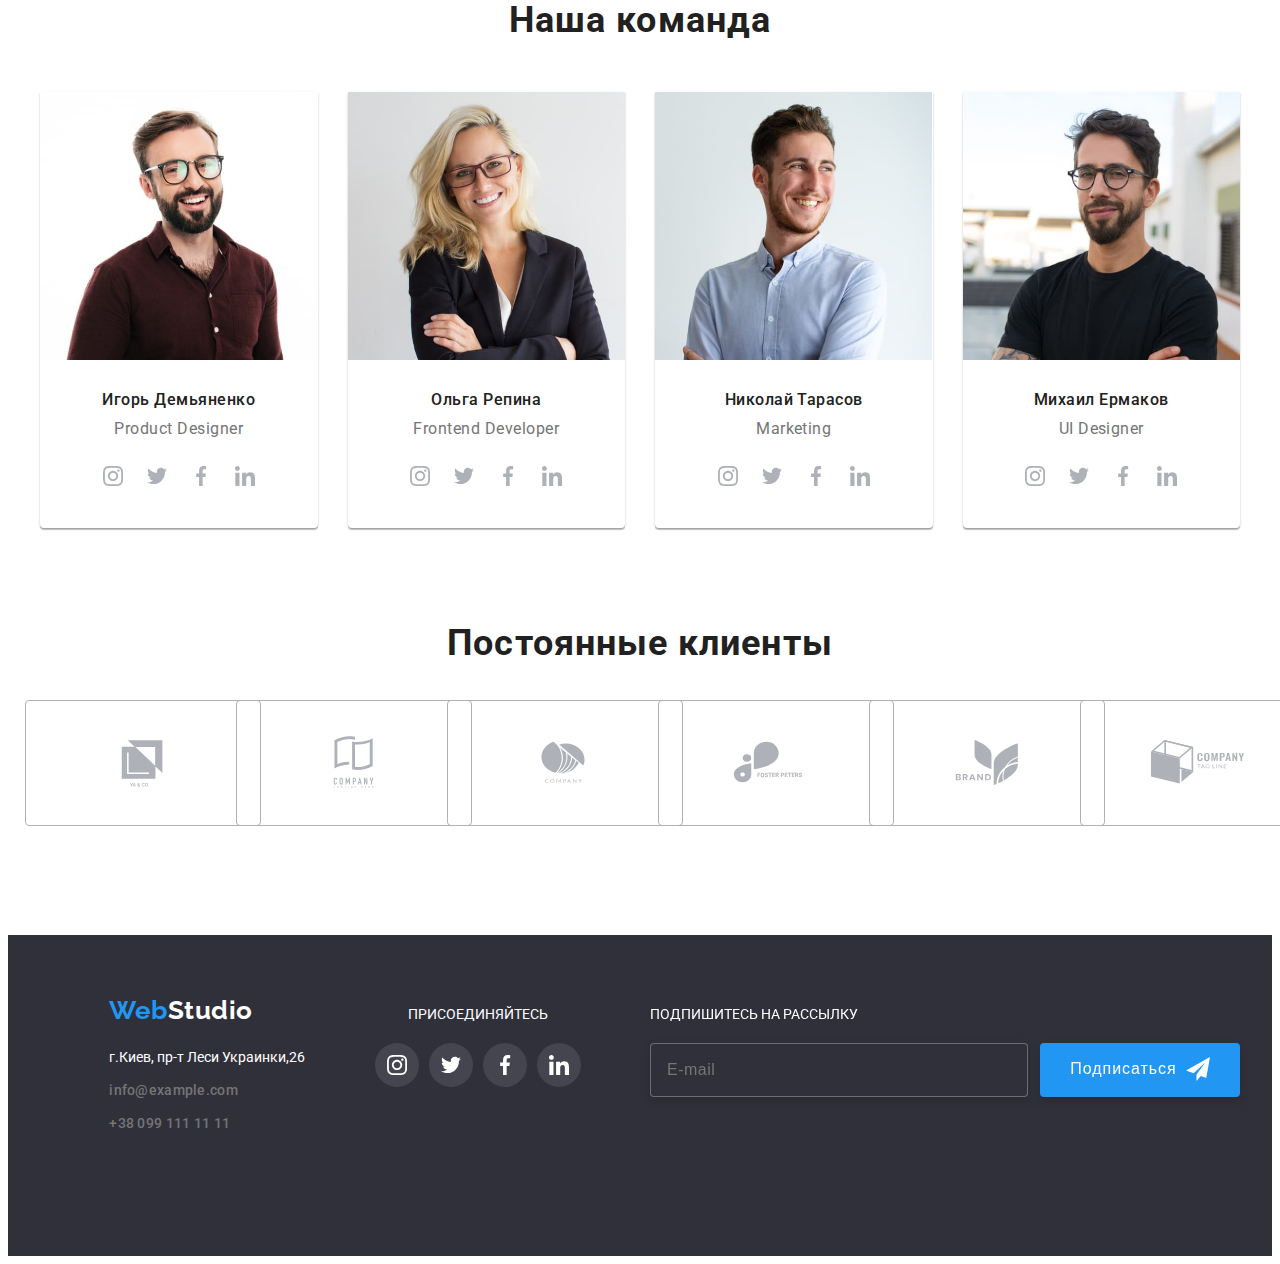
==== commit 0527c773: "Добавляет медиа-правила" ====
--- a/index.html
+++ b/index.html
@@ -22,42 +22,50 @@
     <header class="page-header">
         <div class="container basic-nav">
             <a href="/" class="basic-nav__logo"><span class="basic-nav__logo--blue">Web</span>Studio</a>
-            <button
-            type="button"
-            class="menu-button is-open"
-            aria-expanded="false"
-            aria-controls="menu-container"
-            data-menu-button
-          >
-            <svg
-              width="24"
-              height="16"
-              aria-label="Переключатель мобильного меню"
-            >
-              <use class="icon-menu" href="./images/icons.svg#icon-menu"></use>
-              <use class="icon-navigation-close" href="./images/icons.svg#navigation-close"></use>
-            </svg>
-          </button>
-
-            <nav>
-                <ul class="site-nav">
-                    <li class="site-nav__item"><a href="./index.html" class="site-nav__link site-nav__link--current site-nav__link--first">Студия</a></li>
-                    <li class="site-nav__item"><a href="./portfolio.html" class="site-nav__link">Портфолио</a></li>
-                    <li class="site-nav__item"><a href="#" class="site-nav__link">Контакты</a></li>
-                </ul>
-            </nav>
-            <ul class="header-contact">
-                <li class="header-contact__item"><a href="mailto:info@devstudio.com" class="header-contact__link">
-                        <svg class="header-contact__icon" width="16" height="12">
-                            <use href="./images/icons.svg#icon-envelope"></use>
-                        </svg>
-                        <span>info@devstudio.com</span></a></li>
-                <li class="header-contact__item"><a href="tel:+380961111111" class="header-contact__link">
-                        <svg class="header-contact__icon" width="12" height="16">
-                            <use href="./images/icons.svg#icon-smartphone"></use>
-                        </svg>
-                        <span>+38 096 111 11 11</span></a></li>
-            </ul>
+            <button type="button" class="menu-button is-open" aria-expanded="false" aria-controls="menu-container"
+                data-menu-button>
+                <svg width="24" height="16" aria-label="Переключатель мобильного меню">
+                    <use class="icon-menu" href="./images/icons.svg#icon-menu"></use>
+                    <use class="navigation-close" href="./images/icons.svg#navigation-close"></use>
+
+                </svg>
+            </button>
+            <div class="menu-container" id="menu-container" data-menu>
+                <nav>
+                    <ul class="site-nav">
+                        <li class="site-nav__item"><a href="./index.html"
+                                class="site-nav__link site-nav__link--current site-nav__link--first">Студия</a></li>
+                        <li class="site-nav__item"><a href="./portfolio.html" class="site-nav__link">Портфолио</a></li>
+                        <li class="site-nav__item"><a href="#" class="site-nav__link">Контакты</a></li>
+                    </ul>
+                </nav>
+                <ul class="header-contact">
+                    <li class="header-contact__item"><a href="mailto:info@devstudio.com" class="header-contact__link">
+                            <svg class="header-contact__icon" width="16" height="12">
+                                <use href="./images/icons.svg#icon-envelope"></use>
+                            </svg>
+                            <span>info@devstudio.com</span></a></li>
+                    <li class="header-contact__item"><a href="tel:+380961111111" class="header-contact__link">
+                            <svg class="header-contact__icon" width="12" height="16">
+                                <use href="./images/icons.svg#icon-smartphone"></use>
+                            </svg>
+                            <span>+38 096 111 11 11</span></a></li>
+                </ul>
+                <ul class="mobile-list">
+                    <li class="mobile-list__item">
+                        <a href="#" aria-label="instagram" class="mobile-list__link">Instagram</a>
+                    </li>
+                    <li class="mobile-list__item">
+                        <a href="#" aria-label="instagram" class="mobile-list__link">Twitter</a>
+                    </li>
+                    <li class="mobile-list__item">
+                        <a href="#" aria-label="instagram" class="mobile-list__link">Facebook</a>
+                    </li>
+                    <li class="mobile-list__item">
+                        <a href="#" aria-label="instagram" class="mobile-list__link">Linkedin</a>
+                    </li>
+                </ul>
+            </div>
         </div>
     </header>
     <main>
@@ -80,36 +88,37 @@
                             <label class="form-field">
                                 <span class="form-field__label">Имя</span>
                                 <div class="form-field__box">
-                                <input type="text" name="name" class="form-field__input" />
-                                <svg class="form-field__icon" width="18" height="18">
-                                    <use href="./images/icons.svg#icon-person"></use>
-                                </svg>
-                            </div>
+                                    <input type="text" name="name" class="form-field__input" />
+                                    <svg class="form-field__icon" width="18" height="18">
+                                        <use href="./images/icons.svg#icon-person"></use>
+                                    </svg>
+                                </div>
                             </label>
 
                             <label class="form-field">
                                 <span class="form-field__label">Телефон</span>
                                 <div class="form-field__box">
-                                <input type="tel" name="tel" class="form-field__input" />
-                                <svg class="form-field__icon" width="18" height="18">
-                                    <use href="./images/icons.svg#icon-phone"></use>
-                                </svg>
+                                    <input type="tel" name="tel" class="form-field__input" />
+                                    <svg class="form-field__icon" width="18" height="18">
+                                        <use href="./images/icons.svg#icon-phone"></use>
+                                    </svg>
                                 </div>
                             </label>
 
                             <label class="form-field">
                                 <span class="form-field__label">Почта</span>
                                 <div class="form-field__box">
-                                <input type="email" name="email" class="form-field__input" />
-                                <svg class="form-field__icon" width="18" height="18">
-                                    <use href="./images/icons.svg#icon-email"></use>
-                                </svg>
+                                    <input type="email" name="email" class="form-field__input" />
+                                    <svg class="form-field__icon" width="18" height="18">
+                                        <use href="./images/icons.svg#icon-email"></use>
+                                    </svg>
                                 </div>
                             </label>
 
                             <label class="form-field">
                                 <span class="form-field__label">Комментарий</span>
-                                <textarea class="form-field__textarea" name="text" placeholder="Введите текст"></textarea>
+                                <textarea class="form-field__textarea" name="text"
+                                    placeholder="Введите текст"></textarea>
                             </label>
 
                             <label class="checkbox">
@@ -183,20 +192,23 @@
             <div class="container">
                 <h2 class="work__title">Чем мы занимаемся</h2>
                 <ul class="work-list">
-                    <li class="work-list__item"><a href="#"><img src="images/photo1.jpg" alt="Ноутбук" width="370" />
+                    <li class="work-list__item"><a href="#"><img 
+                        srcset="./images/photo1.jpg 1x,
+                        ./images/photo1r.jpg 2x" src="./images/photo1.jpg" alt="Ноутбук" width="370" />
                             <div class="work-list__box">
                                 <p class="work-list__title">Десктопные приложения</p>
                             </div>
                         </a>
                     </li>
-                    <li class="work-list__item"><a href="#"><img src="./images/photo2.jpg" alt="Смартфон"
-                                width="370" />
+                    <li class="work-list__item"><a href="#"><img  srcset="./images/photo2.jpg 1x,
+                        ./images/photo2r.jpg 2x" src="./images/photo2.jpg" alt="Смартфон" width="370" />
                             <div class="work-list__box">
                                 <p class="work-list__title">Мобильные приложения</p>
                             </div>
                         </a>
                     </li>
-                    <li class="work-list__item"><a href="#"><img src="./images/photo3.jpg" alt="Планшет" width="370" />
+                    <li class="work-list__item"><a href="#"><img  srcset="./images/photo3.jpg 1x,
+                        ./images/photo3r.jpg 2x" src="./images/photo3.jpg" alt="Планшет" width="370" />
                             <div class="work-list__box">
                                 <p class="work-list__title">Дизайнерские решения</p>
                             </div>
@@ -211,7 +223,10 @@
                 <h2 class="team-work__title">Наша команда</h2>
                 <ul class="team">
                     <li class="team__item">
-                        <img src="./images/img01.jpg" alt="Фото Игоря Демьяненко" width="270" />
+                        <img  srcset="
+                        ./images/img01.jpg 270w,
+                        ./images/img01r.jpg 540w"
+                        src="./images/img01.jpg" alt="Фото Игоря Демьяненко" sizes="100vw" />
                         <div class="team-members">
                             <h3 class="team-members__name">Игорь Демьяненко</h3>
                             <p lang="en" class="team-members__profession">Product Designer</p>
@@ -241,7 +256,11 @@
                         </div>
                     </li>
                     <li class="team__item">
-                        <img src="./images/img02.jpg" alt="Фото Ольги Репины" width="270" />
+                        <img 
+                        srcset="
+                        ./images/img02.jpg 270w,
+                        ./images/img02r.jpg 540w"
+                        src="./images/img02.jpg" alt="Фото Ольги Репины" sizes="100vw" />
                         <div class="team-members">
                             <h3 class="team-members__name">Ольга Репина</h3>
                             <p lang="en" class="team-members__profession">Frontend Developer</p>
@@ -271,7 +290,11 @@
                         </div>
                     </li>
                     <li class="team__item">
-                        <img src="./images/img03.jpg" alt="Фото Николая Тарасова" width="270" />
+                        <img 
+                        srcset="
+                        ./images/img03.jpg 270w,
+                        ./images/img03r.jpg 540w"
+                        src="./images/img03.jpg" alt="Фото Николая Тарасова" sizes="100vw" />
                         <div class="team-members">
                             <h3 class="team-members__name">Николай Тарасов</h3>
                             <p lang="en" class="team-members__profession">Marketing</p>
@@ -301,7 +324,11 @@
                         </div>
                     </li>
                     <li class="team__item">
-                        <img src="./images/img04.jpg" alt="Фото Михаила Ермакова" width="270" />
+                        <img 
+                        srcset="
+                        ./images/img04.jpg 270w,
+                        ./images/img04r.jpg 540w"
+                        src="./images/img04.jpg" alt="Фото Михаила Ермакова" sizes="100vw" />
                         <div class="team-members">
                             <h3 class="team-members__name">Михаил Ермаков</h3>
                             <p lang="en" class="team-members__profession">UI Designer</p>
@@ -384,9 +411,11 @@
                             <li class="footer-contact__item"><a
                                     href="https://www.google.com.ua/maps/place/%D0%B1%D1%83%D0%BB.+%D0%9B%D0%B5%D1%81%D0%B8+%D0%A3%D0%BA%D1%80%D0%B0%D0%B8%D0%BD%D0%BA%D0%B8,+26,+%D0%9A%D0%B8%D0%B5%D0%B2,+02000/@50.4265841,30.5361971,17z/data=!3m1!4b1!4m5!3m4!1s0x40d4cf0e033ecbe9:0x57a4dffefec77da0!8m2!3d50.4265807!4d30.5383858?hl=ru"
                                     class="footer-contact__address-link">г.Киев, пр-т Леси Украинки,26</a></li>
-                            <li class="footer-contact__item"><a href="mailto:info@example.com" class="footer-contact__link">info@example.com</a>
+                            <li class="footer-contact__item"><a href="mailto:info@example.com"
+                                    class="footer-contact__link">info@example.com</a>
                             </li>
-                            <li class="footer-contact__item"><a href="tel:+380991111111" class="footer-contact__link">+38 099 111 11 11</a></li>
+                            <li class="footer-contact__item"><a href="tel:+380991111111"
+                                    class="footer-contact__link">+38 099 111 11 11</a></li>
                         </ul>
                     </address>
                 </li>
@@ -422,19 +451,19 @@
                     <p class="sign-up__title">Подпишитесь на рассылку</p>
                     <form class="form-sign-up">
                         <label>
-                            <input class="form-sign-up__input" type="email" placeholder="E-mail"/>
+                            <input class="form-sign-up__input" type="email" placeholder="E-mail" />
                         </label>
-                            <button type="submit" class="form-sign-up__button">Подписаться
-                                <svg class="form-sign-up__icon" width="24" height="24">
-                                    <use href="./images/icons.svg#icon-send"></use>
-                                </svg>
-                            </button>
+                        <button type="submit" class="form-sign-up__button">Подписаться
+                            <svg class="form-sign-up__icon" width="24" height="24">
+                                <use href="./images/icons.svg#icon-send"></use>
+                            </svg>
+                        </button>
                     </form>
                 </li>
             </ul>
         </div>
     </footer>
-
+    <script src="./js/menu.js"></script>
     <script src="./js/modal.js"></script>
     <script>
         (() => {
--- a/css/main.min.css
+++ b/css/main.min.css
@@ -1,2 +1,2 @@
-.footer-contact__link{color:#757575;font-size:14px;font-weight:500;line-height:1.2;letter-spacing:0.02em;text-decoration:none;display:-webkit-inline-box;display:-ms-inline-flexbox;display:inline-flex;-webkit-box-align:center;-ms-flex-align:center;align-items:center;-webkit-transition:color 250ms cubic-bezier(0.4, 0, 0.2, 1);transition:color 250ms cubic-bezier(0.4, 0, 0.2, 1)}.sign-up__title,.join__title{font-size:14px;line-height:1.1;text-transform:uppercase;color:#fff;margin-bottom:20px}.basic-nav__logo,.address-footer__logo{color:#000;font-family:"Raleway",sans-serif;font-size:26px;font-weight:700;line-height:1.2;letter-spacing:0.02em;text-decoration:none}.work__title,.team-work__title,.customers__title{color:#212121;font-size:36px;font-weight:700;line-height:1.2;letter-spacing:0.03em;text-align:center;margin-bottom:50px}.social-list__network,.social-footer__link{width:44px;height:44px;border-radius:50%;-webkit-transition:background-color 250ms cubic-bezier(0.4, 0, 0.2, 1);transition:background-color 250ms cubic-bezier(0.4, 0, 0.2, 1)}.hero__button,.form-sign-up__button,.modal__button{min-height:50px;min-width:200px;letter-spacing:0.06em;font-size:16px;line-height:1.9;color:#fff;border:1px solid transparent;border-radius:4px;-webkit-filter:drop-shadow(0px 4px 4px rgba(0,0,0,0.15));filter:drop-shadow(0px 4px 4px rgba(0,0,0,0.15));background-color:#2196F3;cursor:pointer;-webkit-transition:background-color 250ms cubic-bezier(0.4, 0, 0.2, 1),color 250ms cubic-bezier(0.4, 0, 0.2, 1),-webkit-box-shadow 250ms cubic-bezier(0.4, 0, 0.2, 1);transition:background-color 250ms cubic-bezier(0.4, 0, 0.2, 1),color 250ms cubic-bezier(0.4, 0, 0.2, 1),-webkit-box-shadow 250ms cubic-bezier(0.4, 0, 0.2, 1);transition:background-color 250ms cubic-bezier(0.4, 0, 0.2, 1),color 250ms cubic-bezier(0.4, 0, 0.2, 1),box-shadow 250ms cubic-bezier(0.4, 0, 0.2, 1);transition:background-color 250ms cubic-bezier(0.4, 0, 0.2, 1),color 250ms cubic-bezier(0.4, 0, 0.2, 1),box-shadow 250ms cubic-bezier(0.4, 0, 0.2, 1),-webkit-box-shadow 250ms cubic-bezier(0.4, 0, 0.2, 1)}.hero__button:hover,.hero__button:focus,.form-sign-up__button:hover,.form-sign-up__button:focus,.modal__button:hover,.modal__button:focus{background-color:#fff;color:#2196F3}body{background-color:#fff;color:#757575;font-family:"Roboto","Helvetica",sans-serif}h1,h2,h3,p,ul{margin:0;padding:0;list-style:none}img{display:block;max-width:100%;height:auto}.hide{visibility:hidden;font-size:0}.container{margin:0 auto;width:1200px;padding:0 15px}@media screen and (min-width: 480px){.container{width:480px}}@media screen and (min-width: 768px){.container{width:768px}}@media screen and (min-width: 1200px){.container{width:1200px}}.section{padding:94px 0}.page-header{border-bottom:1px solid #ECECEC}.basic-nav{display:-webkit-box;display:-ms-flexbox;display:flex;-webkit-box-pack:justify;-ms-flex-pack:justify;justify-content:space-between;-webkit-box-align:stretch;-ms-flex-align:stretch;align-items:stretch}@media screen and (max-width: 767px){.basic-nav{display:-webkit-box;display:-ms-flexbox;display:flex;-webkit-box-pack:start;-ms-flex-pack:start;justify-content:flex-start;-webkit-box-align:center;-ms-flex-align:center;align-items:center;padding:24px 0}}.menu-button{display:-webkit-inline-box;display:-ms-inline-flexbox;display:inline-flex;margin:0;padding:0;width:40px;height:40px;border:none;background-color:transparent}@media screen and (min-width: 768px){.menu-button{display:none}}.menu-button .icon-navigation-close{display:none}.menu-button.is-open .icon-navigation-close{display:block}.menu-button.is-open .icon-menu{display:none}.site-nav{display:-webkit-box;display:-ms-flexbox;display:flex;-webkit-box-pack:start;-ms-flex-pack:start;justify-content:flex-start;-webkit-box-align:stretch;-ms-flex-align:stretch;align-items:stretch;margin-left:93px}.site-nav__item:not(:last-child){margin-right:50px}.site-nav__link{color:#212121;font-size:14px;font-weight:500;line-height:1.2;letter-spacing:0.02em;text-decoration:none;position:relative;padding-bottom:32px;-webkit-transition:color 250ms cubic-bezier(0.4, 0, 0.2, 1);transition:color 250ms cubic-bezier(0.4, 0, 0.2, 1)}.site-nav__link:hover,.site-nav__link:focus{color:#2196F3}.site-nav__link--first::after{width:48px}.site-nav__link--second::after{width:78px}.site-nav__link--current{color:#2196F3}.site-nav__link--current::after{content:"";position:absolute;bottom:0;left:0;height:4px;background:#2196F3;border-radius:2px;opacity:1}.header-contact{display:-webkit-box;display:-ms-flexbox;display:flex;-webkit-box-pack:start;-ms-flex-pack:start;justify-content:flex-start;-webkit-box-align:stretch;-ms-flex-align:stretch;align-items:stretch;margin-left:auto}.header-contact__link:hover .header-contact__icon,.header-contact__link:focus .header-contact__icon{fill:#2196F3}.header-contact__item:not(:first-child){margin-left:50px}.header-contact__link{color:#757575;font-size:14px;font-weight:500;line-height:1.2;letter-spacing:0.02em;text-decoration:none;display:-webkit-box;display:-ms-flexbox;display:flex;-webkit-box-pack:center;-ms-flex-pack:center;justify-content:center;-webkit-box-align:center;-ms-flex-align:center;align-items:center;-webkit-transition:color 250ms cubic-bezier(0.4, 0, 0.2, 1);transition:color 250ms cubic-bezier(0.4, 0, 0.2, 1)}.header-contact__link:hover,.header-contact__link:focus{color:#2196F3}.header-contact__icon,.header-contact__icon{fill:#757575;margin-right:10px;-webkit-transition:fill 250ms cubic-bezier(0.4, 0, 0.2, 1);transition:fill 250ms cubic-bezier(0.4, 0, 0.2, 1)}.hero{padding:200px 0;text-align:center;background-color:#2F303A;display:block;max-width:1600px;background-image:-webkit-gradient(linear, left top, right top, from(rgba(47,48,58,0.4)), to(rgba(47,48,58,0.4))),url("../images/img.fon.jpg");background-image:linear-gradient(to right, rgba(47,48,58,0.4), rgba(47,48,58,0.4)),url("../images/img.fon.jpg");background-repeat:no-repeat;background-position:center;background-size:cover}.hero__title{color:#fff;font-size:44px;font-weight:900;line-height:1.4;letter-spacing:0.06em;max-width:696px;margin:auto;margin-bottom:30px}.hero__button{display:inline-block;padding:10px 32px;text-align:center}.advantages{padding-bottom:47px}@media screen and (max-width: 1199px){.advantages{padding-bottom:60px}}@media screen and (min-width: 768px){.advantage{display:-webkit-box;display:-ms-flexbox;display:flex;-webkit-box-pack:start;-ms-flex-pack:start;justify-content:flex-start;-webkit-box-align:stretch;-ms-flex-align:stretch;align-items:stretch;-ms-flex-wrap:wrap;flex-wrap:wrap;margin:-15px}}@media screen and (min-width: 1200px){.advantage{display:-webkit-box;display:-ms-flexbox;display:flex;-webkit-box-pack:justify;-ms-flex-pack:justify;justify-content:space-between;-webkit-box-align:stretch;-ms-flex-align:stretch;align-items:stretch;-ms-flex-wrap:nowrap;flex-wrap:nowrap}}@media screen and (min-width: 768px){.advantage__item{width:calc((100% - 4 * 15px) / 2);margin:15px}}@media screen and (min-width: 1200px){.advantage__item{width:calc((100% - 8 * 15px) / 4)}}@media screen and (max-width: 767px){.advantage__item:not(:last-child){margin-bottom:30px}}.advantage__title{color:#212121;font-size:14px;font-weight:700;line-height:1.2;letter-spacing:0.03em;text-transform:uppercase;margin-bottom:10px;text-align:center}@media screen and (min-width: 768px){.advantage__title{text-align:left}}.advantage__description{font-size:14px;line-height:1.7;letter-spacing:0.03em;text-align:left}.advantage__icon{display:-webkit-box;display:-ms-flexbox;display:flex;-webkit-box-pack:center;-ms-flex-pack:center;justify-content:center;-webkit-box-align:stretch;-ms-flex-align:stretch;align-items:stretch;background-color:#F5F4FA;margin-bottom:30px;padding:25px 0}.work{padding-top:47px}@media screen and (max-width: 1199px){.work{display:none}}.work-list{display:-webkit-box;display:-ms-flexbox;display:flex;-webkit-box-pack:justify;-ms-flex-pack:justify;justify-content:space-between;-webkit-box-align:stretch;-ms-flex-align:stretch;align-items:stretch}.work-list__item{display:-webkit-box;display:-ms-flexbox;display:flex;-webkit-box-pack:start;-ms-flex-pack:start;justify-content:flex-start;-webkit-box-align:stretch;-ms-flex-align:stretch;align-items:stretch;position:relative}.work-list__box{position:absolute;display:-webkit-box;display:-ms-flexbox;display:flex;-webkit-box-pack:center;-ms-flex-pack:center;justify-content:center;-webkit-box-align:center;-ms-flex-align:center;align-items:center;bottom:0;width:370px;height:70px;background:rgba(47,48,58,0.8)}.work-list__title{font-weight:bold;font-size:14px;line-height:16px;text-align:center;letter-spacing:0.03em;text-transform:uppercase;color:#fff}.team-work{padding-top:0;background-color:var(--primary-background-color);padding-bottom:47px}@media screen and (max-width: 1199px){.team-work{padding-bottom:60px}}.team{margin:-15px}@media screen and (min-width: 768px){.team{display:-webkit-box;display:-ms-flexbox;display:flex;-webkit-box-pack:start;-ms-flex-pack:start;justify-content:flex-start;-webkit-box-align:stretch;-ms-flex-align:stretch;align-items:stretch;-ms-flex-wrap:wrap;flex-wrap:wrap}}@media screen and (min-width: 1200px){.team{display:-webkit-box;display:-ms-flexbox;display:flex;-webkit-box-pack:justify;-ms-flex-pack:justify;justify-content:space-between;-webkit-box-align:stretch;-ms-flex-align:stretch;align-items:stretch;-ms-flex-wrap:nowrap;flex-wrap:nowrap}}.team__item{background-color:var(--primary-white-color);border-radius:0px 0px 4px 4px;-webkit-box-shadow:0px 1px 3px rgba(0,0,0,0.12),0px 1px 1px rgba(0,0,0,0.14),0px 2px 1px rgba(0,0,0,0.2);box-shadow:0px 1px 3px rgba(0,0,0,0.12),0px 1px 1px rgba(0,0,0,0.14),0px 2px 1px rgba(0,0,0,0.2)}@media screen and (min-width: 768px){.team__item{width:calc((100% - 4 * 15px) / 2);margin:15px}}.team-members{text-align:center;margin-top:30px;margin-bottom:30px}.team-members__name{color:#212121;font-size:16px;font-weight:500;line-height:1.2;letter-spacing:0.03em;margin-bottom:10px}.team-members__profession{font-size:16px;line-height:1.2;letter-spacing:0.03em;margin-bottom:16px}.customers{padding-top:47px}.customers-list{display:-webkit-box;display:-ms-flexbox;display:flex;-webkit-box-pack:start;-ms-flex-pack:start;justify-content:flex-start;-webkit-box-align:stretch;-ms-flex-align:stretch;align-items:stretch;-ms-flex-wrap:wrap;flex-wrap:wrap;margin:-15px;padding:0}@media screen and (min-width: 768px){.customers-list{display:-webkit-box;display:-ms-flexbox;display:flex;-webkit-box-pack:start;-ms-flex-pack:start;justify-content:flex-start;-webkit-box-align:stretch;-ms-flex-align:stretch;align-items:stretch;-ms-flex-wrap:wrap;flex-wrap:wrap}}@media screen and (min-width: 1200px){.customers-list{display:-webkit-box;display:-ms-flexbox;display:flex;-webkit-box-pack:justify;-ms-flex-pack:justify;justify-content:space-between;-webkit-box-align:stretch;-ms-flex-align:stretch;align-items:stretch}}.customers-list__link:hover .customers-list__icon,.customers-list__link:focus .customers-list__icon{fill:#2196F3}.customers-list__item{width:calc((100% - 4 * 15px) / 2);margin-bottom:30px}@media screen and (min-width: 768px){.customers-list__item{width:calc((100% - 6 * 15px) / 3)}}@media screen and (min-width: 1200px){.customers-list__item{width:calc((100% - 12 * 15px) / 6)}}.customers-list__link{display:-webkit-box;display:-ms-flexbox;display:flex;-webkit-box-pack:center;-ms-flex-pack:center;justify-content:center;-webkit-box-align:center;-ms-flex-align:center;align-items:center;width:170px;height:92px;padding:16px 32px;border:1px solid #AFB1B8;border-radius:4px;-webkit-transition:border 250ms cubic-bezier(0.4, 0, 0.2, 1);transition:border 250ms cubic-bezier(0.4, 0, 0.2, 1)}.customers-list__link:hover,.customers-list__link:focus{border:1px solid #2196F3}.customers-list__icon{fill:#AFB1B8;-webkit-transition:fill 250ms cubic-bezier(0.4, 0, 0.2, 1);transition:fill 250ms cubic-bezier(0.4, 0, 0.2, 1)}.projects{display:-webkit-box;display:-ms-flexbox;display:flex;-webkit-box-pack:start;-ms-flex-pack:start;justify-content:flex-start;-webkit-box-align:stretch;-ms-flex-align:stretch;align-items:stretch;-ms-flex-wrap:wrap;flex-wrap:wrap;padding:0}.projects__item{width:370px;cursor:pointer;-webkit-transition:-webkit-box-shadow 250ms cubic-bezier(0.4, 0, 0.2, 1);transition:-webkit-box-shadow 250ms cubic-bezier(0.4, 0, 0.2, 1);transition:box-shadow 250ms cubic-bezier(0.4, 0, 0.2, 1);transition:box-shadow 250ms cubic-bezier(0.4, 0, 0.2, 1), -webkit-box-shadow 250ms cubic-bezier(0.4, 0, 0.2, 1)}.projects__item:hover,.projects__item:focus{-webkit-box-shadow:0px 1px 1px rgba(0,0,0,0.12),0px 4px 4px rgba(0,0,0,0.06),1px 4px 6px rgba(0,0,0,0.16);box-shadow:0px 1px 1px rgba(0,0,0,0.12),0px 4px 4px rgba(0,0,0,0.06),1px 4px 6px rgba(0,0,0,0.16)}.projects__item:not(:nth-child(3n)){margin-right:30px}.projects__item:not(:nth-last-child(-n+3)){margin-bottom:30px}.projects__thumb{position:relative;overflow:hidden}.projects__overlay{display:inline-block;position:absolute;padding:63px 24px;top:0;left:0;width:100%;height:100%;-webkit-transform:translateY(100%);transform:translateY(100%);background-color:rgba(33,150,243,0.9);opacity:0;-webkit-transition:all 250ms cubic-bezier(0.4, 0, 0.2, 1);transition:all 250ms cubic-bezier(0.4, 0, 0.2, 1)}.projects__item:hover .projects__overlay{-webkit-transform:translateY(0);transform:translateY(0);opacity:1}.projects__content{font-size:18px;line-height:1.5;letter-spacing:0.03em;text-align:left;color:#fff}.projects__caption{padding:20px 24px;border:1px solid #eee;border-top:none}.projects__title{color:#212121;font-size:18px;font-weight:700;line-height:2;letter-spacing:0.06em;margin-bottom:4px}.projects__description{font-size:16px;line-height:1.9;letter-spacing:0.03em;margin-bottom:20px}.footer{background-color:#2F303A;padding-top:60px;padding-bottom:60px}.footer-content{display:-webkit-box;display:-ms-flexbox;display:flex;-webkit-box-pack:start;-ms-flex-pack:start;justify-content:flex-start;-webkit-box-align:baseline;-ms-flex-align:baseline;align-items:baseline;padding:0}.address-footer{margin-right:70px}.footer-contact{font-size:14px;line-height:1.7;font-style:normal}.footer-contact__item{margin-bottom:9px;display:block}.footer-contact__item:last-child{margin-bottom:0}.footer-contact__address-link{color:#fff;text-decoration:none;-webkit-transition:color 250ms cubic-bezier(0.4, 0, 0.2, 1);transition:color 250ms cubic-bezier(0.4, 0, 0.2, 1)}.footer-contact__address-link:hover,.footer-contact__address-link:focus{color:#2196F3}.footer-contact__link:hover,.footer-contact__link:focus{color:#2196F3}.backdrop{position:fixed;top:0;left:0;width:100%;height:100%;background-color:rgba(0,0,0,0.2);opacity:1;-webkit-transition:opacity 250ms cubic-bezier(0.4, 0, 0.2, 1);transition:opacity 250ms cubic-bezier(0.4, 0, 0.2, 1)}.backdrop.is-hidden{visibility:visible;opacity:0;pointer-events:none}.backdrop.is-hidden .modal{-webkit-transform:translate(-50%, -50%) scale(0.5);transform:translate(-50%, -50%) scale(0.5)}.modal{position:absolute;top:50%;left:50%;min-height:581px;min-width:528px;background-color:#fff;-webkit-box-shadow:0px 1px 3px rgba(0,0,0,0.12),0px 1px 1px rgba(0,0,0,0.14),0px 2px 1px rgba(0,0,0,0.2);box-shadow:0px 1px 3px rgba(0,0,0,0.12),0px 1px 1px rgba(0,0,0,0.14),0px 2px 1px rgba(0,0,0,0.2);border-radius:4px;padding:40px;-webkit-transform:translate(-50%, -50%) scale(1);transform:translate(-50%, -50%) scale(1);-webkit-transition:-webkit-transform 250ms cubic-bezier(0.4, 0, 0.2, 1);transition:-webkit-transform 250ms cubic-bezier(0.4, 0, 0.2, 1);transition:transform 250ms cubic-bezier(0.4, 0, 0.2, 1);transition:transform 250ms cubic-bezier(0.4, 0, 0.2, 1), -webkit-transform 250ms cubic-bezier(0.4, 0, 0.2, 1)}.modal__title{font-size:20px;font-weight:700;line-height:1.1;letter-spacing:0.03em;color:#000;margin-bottom:12px}.modal__close-button{position:absolute;display:-webkit-box;display:-ms-flexbox;display:flex;-webkit-box-pack:center;-ms-flex-pack:center;justify-content:center;-webkit-box-align:center;-ms-flex-align:center;align-items:center;padding:0;cursor:pointer;width:30px;height:30px;top:8px;right:8px;background-color:#fff;border:1px solid rgba(0,0,0,0.1);border-radius:50px}.modal__close-button:hover .modal__icon,.modal__close-button:hover .modal__icon{fill:#2196F3}.modal__icon{-webkit-transition:fill 250ms cubic-bezier(0.4, 0, 0.2, 1);transition:fill 250ms cubic-bezier(0.4, 0, 0.2, 1)}.header-contact{display:-webkit-box;display:-ms-flexbox;display:flex;-webkit-box-pack:start;-ms-flex-pack:start;justify-content:flex-start;-webkit-box-align:stretch;-ms-flex-align:stretch;align-items:stretch;margin-left:auto}.header-contact__link:hover .header-contact__icon,.header-contact__link:focus .header-contact__icon{fill:#2196F3}.header-contact__item:not(:first-child){margin-left:50px}.header-contact__link{color:#757575;font-size:14px;font-weight:500;line-height:1.2;letter-spacing:0.02em;text-decoration:none;display:-webkit-box;display:-ms-flexbox;display:flex;-webkit-box-pack:center;-ms-flex-pack:center;justify-content:center;-webkit-box-align:center;-ms-flex-align:center;align-items:center;-webkit-transition:color 250ms cubic-bezier(0.4, 0, 0.2, 1);transition:color 250ms cubic-bezier(0.4, 0, 0.2, 1)}.header-contact__link:hover,.header-contact__link:focus{color:#2196F3}.header-contact__icon,.header-contact__icon{fill:#757575;margin-right:10px;-webkit-transition:fill 250ms cubic-bezier(0.4, 0, 0.2, 1);transition:fill 250ms cubic-bezier(0.4, 0, 0.2, 1)}.filters{display:-webkit-box;display:-ms-flexbox;display:flex;-webkit-box-pack:center;-ms-flex-pack:center;justify-content:center;-webkit-box-align:stretch;-ms-flex-align:stretch;align-items:stretch}.filters__item:not(:last-child){margin-right:8px}.filters__button{display:inline-block;border-radius:4px;padding:6px 22px;min-width:73px;text-align:center;margin-bottom:50px;color:#212121;background-color:#F5F4FA;border:1px solid transparent;cursor:pointer;font-family:inherit;font-size:16px;line-height:1.6;-webkit-transition:all 250ms cubic-bezier(0.4, 0, 0.2, 1);transition:all 250ms cubic-bezier(0.4, 0, 0.2, 1)}.filters__button:hover,.filters__button:focus{color:#fff;background-color:#2196F3;-webkit-box-shadow:0px 3px 1px rgba(0,0,0,0.1),0px 1px 2px rgba(0,0,0,0.08),0px 2px 2px rgba(0,0,0,0.12);box-shadow:0px 3px 1px rgba(0,0,0,0.1),0px 1px 2px rgba(0,0,0,0.08),0px 2px 2px rgba(0,0,0,0.12)}.sign-up{margin-left:auto}.form-sign-up{display:-webkit-box;display:-ms-flexbox;display:flex;-webkit-box-pack:start;-ms-flex-pack:start;justify-content:flex-start;-webkit-box-align:stretch;-ms-flex-align:stretch;align-items:stretch}.form-sign-up__input{width:358px;height:50px;border:1px solid rgba(255,255,255,0.3);-webkit-filter:drop-shadow(0px 4px 4px rgba(0,0,0,0.15));filter:drop-shadow(0px 4px 4px rgba(0,0,0,0.15));border-radius:4px;background:#2f303a;padding-left:16px;margin-right:12px;cursor:pointer;font-size:16px;line-height:1.2;letter-spacing:0.03em;color:rgba(255,255,255,0.6);color:#fff;-webkit-transition:border 250ms cubic-bezier(0.4, 0, 0.2, 1);transition:border 250ms cubic-bezier(0.4, 0, 0.2, 1)}.form-sign-up__input:hover{border-color:#2196F3}.form-sign-up__button{position:relative;padding:10px 62px 10px 29px}.form-sign-up__button:hover .form-sign-up__icon,.form-sign-up__button:focus .form-sign-up__icon{fill:#2196F3}.form-sign-up__icon{fill:#fff;position:absolute;top:13px;right:29px;-webkit-transition:fill 250ms cubic-bezier(0.4, 0, 0.2, 1);transition:fill 250ms cubic-bezier(0.4, 0, 0.2, 1)}.form-field{display:-webkit-box;display:-ms-flexbox;display:flex;-webkit-box-pack:start;-ms-flex-pack:start;justify-content:flex-start;-webkit-box-align:stretch;-ms-flex-align:stretch;align-items:stretch;-webkit-box-orient:vertical;-webkit-box-direction:normal;-ms-flex-direction:column;flex-direction:column;text-align:left;margin-bottom:10px}.form-field__label{font-size:12px;line-height:1.2;margin-bottom:5px}.form-field__box{position:relative}.form-field__input{width:100%;border:1px solid rgba(33,33,33,0.2);border-radius:4px;padding:13px 20px 13px 42px;-webkit-transition:border 250ms cubic-bezier(0.4, 0, 0.2, 1);transition:border 250ms cubic-bezier(0.4, 0, 0.2, 1)}.form-field__input:hover,.form-field__input:focus{border-color:#2196F3;cursor:pointer}.form-field__icon{position:absolute;top:50%;left:5%;-webkit-transform:translate(-50%, -50%);transform:translate(-50%, -50%);-webkit-transition:fill 250ms cubic-bezier(0.4, 0, 0.2, 1);transition:fill 250ms cubic-bezier(0.4, 0, 0.2, 1)}.form-field__input:hover ~ .form-field__icon,.form-field__input:focus ~ .form-field__icon{fill:#2196F3}.form-field__textarea{resize:none;width:100%;height:120px;border:1px solid rgba(33,33,33,0.2);border-radius:4px;font-size:14px;margin-bottom:20px;padding:12px 16px;-webkit-transition:border-color 250ms cubic-bezier(0.4, 0, 0.2, 1);transition:border-color 250ms cubic-bezier(0.4, 0, 0.2, 1)}.form-field__textarea:hover,.form-field__textarea:focus{border-color:#2196F3;cursor:pointer}.checkbox{text-align:left;font-size:14px;line-height:1.7;letter-spacing:0.03em;display:-webkit-box;display:-ms-flexbox;display:flex;-webkit-box-pack:start;-ms-flex-pack:start;justify-content:flex-start;-webkit-box-align:center;-ms-flex-align:center;align-items:center;margin-bottom:30px}.checkbox__input{position:absolute;clip:rect(0 0 0 0);width:1px;height:1px;margin:-1px;-webkit-transition:all 250ms cubic-bezier(0.4, 0, 0.2, 1);transition:all 250ms cubic-bezier(0.4, 0, 0.2, 1)}.checkbox__icon{fill:#fff;border:solid #000;border-radius:2px;margin-right:9px;-webkit-transition:fill 250ms cubic-bezier(0.4, 0, 0.2, 1);transition:fill 250ms cubic-bezier(0.4, 0, 0.2, 1)}.checkbox__input:checked+.checkbox__icon{background-color:#2196F3;fill:#2196F3;border:solid #2196F3}.checkbox__link{color:#2196F3;margin-left:3px}.modal__button{-webkit-box-shadow:0px 4px 4px rgba(0,0,0,0.15);box-shadow:0px 4px 4px rgba(0,0,0,0.15);display:inline-block;padding:10px 32px;text-align:center}.basic-nav__logo--blue{color:#2196F3}.address-footer__logo{display:block;margin-bottom:20px}.address-footer__logo--blue{color:#2196F3}.address-footer__logo--white{color:#fff}.social-list{display:-webkit-box;display:-ms-flexbox;display:flex;-webkit-box-pack:justify;-ms-flex-pack:justify;justify-content:space-between;-webkit-box-align:stretch;-ms-flex-align:stretch;align-items:stretch;padding-left:30px;padding-right:30px}.social-list__network{display:-webkit-box;display:-ms-flexbox;display:flex;-webkit-box-pack:center;-ms-flex-pack:center;justify-content:center;-webkit-box-align:center;-ms-flex-align:center;align-items:center}.social-list__network:focus,.social-list__network:hover{background-color:#2196F3}.social-list__icon{fill:#AFB1B8;-webkit-transition:fill 250ms cubic-bezier(0.4, 0, 0.2, 1);transition:fill 250ms cubic-bezier(0.4, 0, 0.2, 1)}.social-list__network:hover .social-list__icon,.social-list__network:focus .social-list__icon{fill:#fff}.social-footer{display:-webkit-box;display:-ms-flexbox;display:flex;-webkit-box-pack:justify;-ms-flex-pack:justify;justify-content:space-between;-webkit-box-align:stretch;-ms-flex-align:stretch;align-items:stretch;padding:0}.social-footer__item:not(:last-child){margin-right:10px}.social-footer__link{display:-webkit-box;display:-ms-flexbox;display:flex;-webkit-box-pack:center;-ms-flex-pack:center;justify-content:center;-webkit-box-align:center;-ms-flex-align:center;align-items:center;background-color:#FFFFFF1A}.social-footer__link:hover,.social-footer__link:focus{background-color:#2196F3}.social-footer__icon{fill:#fff}
+.footer-contact__link{color:#757575;font-size:14px;font-weight:500;line-height:1.2;letter-spacing:0.02em;text-decoration:none;display:-webkit-inline-box;display:-ms-inline-flexbox;display:inline-flex;-webkit-box-align:center;-ms-flex-align:center;align-items:center;-webkit-transition:color 250ms cubic-bezier(0.4, 0, 0.2, 1);transition:color 250ms cubic-bezier(0.4, 0, 0.2, 1)}.sign-up__title,.join__title{font-size:14px;line-height:1.1;text-transform:uppercase;color:#fff;margin-bottom:20px}.basic-nav__logo,.address-footer__logo{color:#000;font-family:"Raleway",sans-serif;font-size:26px;font-weight:700;line-height:1.2;letter-spacing:0.02em;text-decoration:none}.work__title,.team-work__title,.customers__title{color:#212121;font-size:36px;font-weight:700;line-height:1.2;letter-spacing:0.03em;text-align:center;margin-bottom:50px}.social-list__network,.social-footer__link{width:44px;height:44px;border-radius:50%;-webkit-transition:background-color 250ms cubic-bezier(0.4, 0, 0.2, 1);transition:background-color 250ms cubic-bezier(0.4, 0, 0.2, 1)}.hero__button,.form-sign-up__button,.modal__button{min-height:50px;min-width:200px;letter-spacing:0.06em;font-size:16px;line-height:1.9;color:#fff;border:1px solid transparent;border-radius:4px;-webkit-filter:drop-shadow(0px 4px 4px rgba(0,0,0,0.15));filter:drop-shadow(0px 4px 4px rgba(0,0,0,0.15));background-color:#2196F3;cursor:pointer;-webkit-transition:background-color 250ms cubic-bezier(0.4, 0, 0.2, 1),color 250ms cubic-bezier(0.4, 0, 0.2, 1),-webkit-box-shadow 250ms cubic-bezier(0.4, 0, 0.2, 1);transition:background-color 250ms cubic-bezier(0.4, 0, 0.2, 1),color 250ms cubic-bezier(0.4, 0, 0.2, 1),-webkit-box-shadow 250ms cubic-bezier(0.4, 0, 0.2, 1);transition:background-color 250ms cubic-bezier(0.4, 0, 0.2, 1),color 250ms cubic-bezier(0.4, 0, 0.2, 1),box-shadow 250ms cubic-bezier(0.4, 0, 0.2, 1);transition:background-color 250ms cubic-bezier(0.4, 0, 0.2, 1),color 250ms cubic-bezier(0.4, 0, 0.2, 1),box-shadow 250ms cubic-bezier(0.4, 0, 0.2, 1),-webkit-box-shadow 250ms cubic-bezier(0.4, 0, 0.2, 1)}.hero__button:hover,.hero__button:focus,.form-sign-up__button:hover,.form-sign-up__button:focus,.modal__button:hover,.modal__button:focus{background-color:#fff;color:#2196F3}body{background-color:#fff;color:#757575;font-family:"Roboto","Helvetica",sans-serif}body.modal-open{overflow:hidden}h1,h2,h3,p,ul{margin:0;padding:0;list-style:none}img{display:block;max-width:100%;height:auto}.hide{visibility:hidden;font-size:0}.container{margin:0 auto;width:1200px;padding:0 15px}@media screen and (min-width: 480px){.container{width:480px}}@media screen and (min-width: 768px){.container{width:768px}}@media screen and (min-width: 1200px){.container{width:1200px}}.section{padding:94px 0}.page-header{position:relative;border-bottom:1px solid #ECECEC}@media screen and (max-width: 767px){.basic-nav{display:-webkit-box;display:-ms-flexbox;display:flex;-webkit-box-pack:justify;-ms-flex-pack:justify;justify-content:space-between;-webkit-box-align:baseline;-ms-flex-align:baseline;align-items:baseline;padding:24px 0}}@media screen and (min-width: 768px){.basic-nav{display:-webkit-box;display:-ms-flexbox;display:flex;-webkit-box-pack:start;-ms-flex-pack:start;justify-content:flex-start;-webkit-box-align:center;-ms-flex-align:center;align-items:center;padding:24px 0}}@media screen and (min-width: 1200px){.basic-nav{padding:18px 0}}.menu-button{display:-webkit-box;display:-ms-flexbox;display:flex;-webkit-box-pack:center;-ms-flex-pack:center;justify-content:center;-webkit-box-align:center;-ms-flex-align:center;align-items:center;margin:0;padding:0;border:none;background-color:transparent;z-index:999}.menu-button:hover,.menu-button:focus{fill:#2196F3}@media screen and (min-width: 768px){.menu-button{display:none}}.icon-menu .navigation-close{-webkit-transition:fill 250ms cubic-bezier(0.4, 0, 0.2, 1);transition:fill 250ms cubic-bezier(0.4, 0, 0.2, 1)}.menu-button .navigation-close{display:none}.menu-button.is-open .navigation-close{display:block}.menu-button.is-open .icon-menu{display:none}.menu-container{background-color:#fff;z-index:998}@media screen and (max-width: 767px){.menu-container{display:none;position:absolute;top:0;left:0;width:100%;padding:48px 40px;font-size:40px}.menu-container.is-open{display:block}}@media screen and (min-width: 767px){.menu-container{position:relative}}@media screen and (min-width: 1200px){.menu-container{display:-webkit-box;display:-ms-flexbox;display:flex;-webkit-box-pack:start;-ms-flex-pack:start;justify-content:flex-start;-webkit-box-align:baseline;-ms-flex-align:baseline;align-items:baseline;position:static}}@media screen and (max-width: 767px){.site-nav{margin-bottom:302px}.site-nav__item{margin-bottom:32px}.site-nav__link{color:#212121;font-size:40px;font-weight:500;line-height:1.2;letter-spacing:0.02em;text-decoration:none;font-weight:500;position:relative;-webkit-transition:color 250ms cubic-bezier(0.4, 0, 0.2, 1);transition:color 250ms cubic-bezier(0.4, 0, 0.2, 1)}.site-nav__link:hover,.site-nav__link:focus{color:#2196F3}}@media screen and (min-width: 768px){.site-nav{display:-webkit-box;display:-ms-flexbox;display:flex;-webkit-box-pack:start;-ms-flex-pack:start;justify-content:flex-start;-webkit-box-align:stretch;-ms-flex-align:stretch;align-items:stretch;margin-left:93px;margin-right:305px}.site-nav__item:not(:last-child){margin-right:50px}.site-nav__link{color:#212121;font-size:14px;font-weight:500;line-height:1.2;letter-spacing:0.02em;text-decoration:none;position:relative;padding-bottom:32px;-webkit-transition:color 250ms cubic-bezier(0.4, 0, 0.2, 1);transition:color 250ms cubic-bezier(0.4, 0, 0.2, 1)}.site-nav__link:hover,.site-nav__link:focus{color:#2196F3}.site-nav__link--first::after{width:48px}.site-nav__link--second::after{width:78px}.site-nav__link--current{color:#2196F3}.site-nav__link--current::after{content:"";position:absolute;bottom:0;left:0;height:4px;background:#2196F3;border-radius:2px;opacity:1}}.hero{padding:200px 0;text-align:center;background-color:#2F303A;display:block;max-width:1600px;background-image:-webkit-gradient(linear, left top, right top, from(rgba(47,48,58,0.4)), to(rgba(47,48,58,0.4))),url("../images/mobile.jpg");background-image:linear-gradient(to right, rgba(47,48,58,0.4), rgba(47,48,58,0.4)),url("../images/mobile.jpg");background-repeat:no-repeat;background-position:center;background-size:cover}@media screen and (min-device-pixel-ratio: 2), screen and (-webkit-min-device-pixel-ratio: 2), screen and (min-resolution: 192dpi), screen and (min-resolution: 2dppx){.hero{background-image:-webkit-gradient(linear, left top, right top, from(rgba(47,48,58,0.4)), to(rgba(47,48,58,0.4))),url("../images/mobile2x.jpg");background-image:linear-gradient(to right, rgba(47,48,58,0.4), rgba(47,48,58,0.4)),url("../images/mobile2x.jpg")}}@media screen and (min-width: 481px){.hero{background-image:-webkit-gradient(linear, left top, right top, from(rgba(47,48,58,0.4)), to(rgba(47,48,58,0.4))),url("../images/tablet.jpg");background-image:linear-gradient(to right, rgba(47,48,58,0.4), rgba(47,48,58,0.4)),url("../images/tablet.jpg")}}@media screen and (min-width: 481px) and (min-device-pixel-ratio: 2), screen and (min-width: 481px) and (-webkit-min-device-pixel-ratio: 2), screen and (min-width: 481px) and (min-resolution: 192dpi), screen and (min-width: 481px) and (min-resolution: 2dppx){.hero{background-image:-webkit-gradient(linear, left top, right top, from(rgba(47,48,58,0.4)), to(rgba(47,48,58,0.4))),url("../images/tablet2x.jpg");background-image:linear-gradient(to right, rgba(47,48,58,0.4), rgba(47,48,58,0.4)),url("../images/tablet2x.jpg")}}@media screen and (min-width: 769px){.hero{background-image:-webkit-gradient(linear, left top, right top, from(rgba(47,48,58,0.4)), to(rgba(47,48,58,0.4))),url("../images/img.fon.jpg");background-image:linear-gradient(to right, rgba(47,48,58,0.4), rgba(47,48,58,0.4)),url("../images/img.fon.jpg")}}@media screen and (min-width: 769px) and (min-device-pixel-ratio: 2), screen and (min-width: 769px) and (-webkit-min-device-pixel-ratio: 2), screen and (min-width: 769px) and (min-resolution: 192dpi), screen and (min-width: 769px) and (min-resolution: 2dppx){.hero{background-image:-webkit-gradient(linear, left top, right top, from(rgba(47,48,58,0.4)), to(rgba(47,48,58,0.4))),url("../images/img.fon2x.jpg");background-image:linear-gradient(to right, rgba(47,48,58,0.4), rgba(47,48,58,0.4)),url("../images/img.fon2x.jpg")}}.hero__title{color:#fff;font-size:44px;font-weight:900;line-height:1.4;letter-spacing:0.06em;max-width:696px;margin:auto;margin-bottom:30px}.hero__button{display:inline-block;padding:10px 32px;text-align:center}.advantages{padding-bottom:47px}@media screen and (max-width: 1199px){.advantages{padding-bottom:60px}}@media screen and (min-width: 768px){.advantage{display:-webkit-box;display:-ms-flexbox;display:flex;-webkit-box-pack:start;-ms-flex-pack:start;justify-content:flex-start;-webkit-box-align:stretch;-ms-flex-align:stretch;align-items:stretch;-ms-flex-wrap:wrap;flex-wrap:wrap;margin:-15px}}@media screen and (min-width: 1200px){.advantage{display:-webkit-box;display:-ms-flexbox;display:flex;-webkit-box-pack:justify;-ms-flex-pack:justify;justify-content:space-between;-webkit-box-align:stretch;-ms-flex-align:stretch;align-items:stretch;-ms-flex-wrap:nowrap;flex-wrap:nowrap}}@media screen and (min-width: 768px){.advantage__item{width:calc((100% - 4 * 15px) / 2);margin:15px}}@media screen and (min-width: 1200px){.advantage__item{width:calc((100% - 8 * 15px) / 4)}}@media screen and (max-width: 767px){.advantage__item:not(:last-child){margin-bottom:30px}}.advantage__title{color:#212121;font-size:14px;font-weight:700;line-height:1.2;letter-spacing:0.03em;text-transform:uppercase;margin-bottom:10px;text-align:center}@media screen and (min-width: 768px){.advantage__title{text-align:left}}.advantage__description{font-size:14px;line-height:1.7;letter-spacing:0.03em;text-align:left}.advantage__icon{display:-webkit-box;display:-ms-flexbox;display:flex;-webkit-box-pack:center;-ms-flex-pack:center;justify-content:center;-webkit-box-align:stretch;-ms-flex-align:stretch;align-items:stretch;background-color:#F5F4FA;margin-bottom:30px;padding:25px 0}.work{padding-top:47px}@media screen and (max-width: 1199px){.work{display:none}}.work-list{display:-webkit-box;display:-ms-flexbox;display:flex;-webkit-box-pack:justify;-ms-flex-pack:justify;justify-content:space-between;-webkit-box-align:stretch;-ms-flex-align:stretch;align-items:stretch}.work-list__item{display:-webkit-box;display:-ms-flexbox;display:flex;-webkit-box-pack:start;-ms-flex-pack:start;justify-content:flex-start;-webkit-box-align:stretch;-ms-flex-align:stretch;align-items:stretch;position:relative}.work-list__box{position:absolute;display:-webkit-box;display:-ms-flexbox;display:flex;-webkit-box-pack:center;-ms-flex-pack:center;justify-content:center;-webkit-box-align:center;-ms-flex-align:center;align-items:center;bottom:0;width:370px;height:70px;background:rgba(47,48,58,0.8)}.work-list__title{font-weight:bold;font-size:14px;line-height:16px;text-align:center;letter-spacing:0.03em;text-transform:uppercase;color:#fff}.team-work{padding-top:0;background-color:var(--primary-background-color);padding-bottom:47px}@media screen and (max-width: 1199px){.team-work{padding-bottom:60px}}.team{margin:-15px}@media screen and (min-width: 768px){.team{display:-webkit-box;display:-ms-flexbox;display:flex;-webkit-box-pack:start;-ms-flex-pack:start;justify-content:flex-start;-webkit-box-align:stretch;-ms-flex-align:stretch;align-items:stretch;-ms-flex-wrap:wrap;flex-wrap:wrap}}@media screen and (min-width: 1200px){.team{display:-webkit-box;display:-ms-flexbox;display:flex;-webkit-box-pack:justify;-ms-flex-pack:justify;justify-content:space-between;-webkit-box-align:stretch;-ms-flex-align:stretch;align-items:stretch;-ms-flex-wrap:nowrap;flex-wrap:nowrap}}.team__item{background-color:var(--primary-white-color);border-radius:0px 0px 4px 4px;-webkit-box-shadow:0px 1px 3px rgba(0,0,0,0.12),0px 1px 1px rgba(0,0,0,0.14),0px 2px 1px rgba(0,0,0,0.2);box-shadow:0px 1px 3px rgba(0,0,0,0.12),0px 1px 1px rgba(0,0,0,0.14),0px 2px 1px rgba(0,0,0,0.2)}@media screen and (min-width: 768px){.team__item{width:calc((100% - 4 * 15px) / 2);margin:15px}}.team-members{text-align:center;margin-top:30px;margin-bottom:30px}.team-members__name{color:#212121;font-size:16px;font-weight:500;line-height:1.2;letter-spacing:0.03em;margin-bottom:10px}.team-members__profession{font-size:16px;line-height:1.2;letter-spacing:0.03em;margin-bottom:16px}.customers{padding-top:47px}.customers-list{display:-webkit-box;display:-ms-flexbox;display:flex;-webkit-box-pack:center;-ms-flex-pack:center;justify-content:center;-webkit-box-align:center;-ms-flex-align:center;align-items:center;-ms-flex-wrap:wrap;flex-wrap:wrap}@media screen and (min-width: 768px){.customers-list{display:-webkit-box;display:-ms-flexbox;display:flex;-webkit-box-pack:center;-ms-flex-pack:center;justify-content:center;-webkit-box-align:center;-ms-flex-align:center;align-items:center;-ms-flex-wrap:wrap;flex-wrap:wrap}}@media screen and (min-width: 1200px){.customers-list{display:-webkit-box;display:-ms-flexbox;display:flex;-webkit-box-pack:justify;-ms-flex-pack:justify;justify-content:space-between;-webkit-box-align:stretch;-ms-flex-align:stretch;align-items:stretch;margin:-15px}}.customers-list__link:hover .customers-list__icon,.customers-list__link:focus .customers-list__icon{fill:#2196F3}.customers-list__item{width:calc((100% - 4 * 15px) / 2);margin-bottom:30px}@media screen and (min-width: 768px){.customers-list__item{width:calc((100% - 6 * 15px) / 3)}}@media screen and (min-width: 1200px){.customers-list__item{width:calc((100% - 12 * 15px) / 6)}}.customers-list__link{display:-webkit-box;display:-ms-flexbox;display:flex;-webkit-box-pack:center;-ms-flex-pack:center;justify-content:center;-webkit-box-align:center;-ms-flex-align:center;align-items:center;width:170px;height:92px;padding:16px 32px;border:1px solid #AFB1B8;border-radius:4px;-webkit-transition:border 250ms cubic-bezier(0.4, 0, 0.2, 1);transition:border 250ms cubic-bezier(0.4, 0, 0.2, 1)}.customers-list__link:hover,.customers-list__link:focus{border:1px solid #2196F3}.customers-list__icon{fill:#AFB1B8;-webkit-transition:fill 250ms cubic-bezier(0.4, 0, 0.2, 1);transition:fill 250ms cubic-bezier(0.4, 0, 0.2, 1)}@media screen and (min-width: 768px){.projects{display:-webkit-box;display:-ms-flexbox;display:flex;-webkit-box-pack:start;-ms-flex-pack:start;justify-content:flex-start;-webkit-box-align:stretch;-ms-flex-align:stretch;align-items:stretch;-ms-flex-wrap:wrap;flex-wrap:wrap;margin:-15px}}.projects__item{display:-webkit-box;display:-ms-flexbox;display:flex;-webkit-box-orient:vertical;-webkit-box-direction:normal;-ms-flex-direction:column;flex-direction:column;cursor:pointer;-webkit-transition:-webkit-box-shadow 250ms cubic-bezier(0.4, 0, 0.2, 1);transition:-webkit-box-shadow 250ms cubic-bezier(0.4, 0, 0.2, 1);transition:box-shadow 250ms cubic-bezier(0.4, 0, 0.2, 1);transition:box-shadow 250ms cubic-bezier(0.4, 0, 0.2, 1), -webkit-box-shadow 250ms cubic-bezier(0.4, 0, 0.2, 1)}@media screen and (max-width: 768px){.projects__item:not(:last-child){margin-bottom:30px}}@media screen and (min-width: 768px){.projects__item{width:calc((100% - 4 * 15px) / 2);margin:15px}}.projects__item:hover,.projects__item:focus{-webkit-box-shadow:0px 1px 1px rgba(0,0,0,0.12),0px 4px 4px rgba(0,0,0,0.06),1px 4px 6px rgba(0,0,0,0.16);box-shadow:0px 1px 1px rgba(0,0,0,0.12),0px 4px 4px rgba(0,0,0,0.06),1px 4px 6px rgba(0,0,0,0.16)}@media screen and (min-width: 1200px){.projects__item{width:calc((100% - 6 * 15px) / 3);margin:15px}.projects__item:not(:nth-last-child(-n+3)){margin-bottom:30px}}.projects__thumb{position:relative;overflow:hidden}.projects__overlay{display:inline-block;position:absolute;padding:63px 24px;top:0;left:0;width:100%;height:100%;-webkit-transform:translateY(100%);transform:translateY(100%);background-color:rgba(33,150,243,0.9);opacity:0;-webkit-transition:all 250ms cubic-bezier(0.4, 0, 0.2, 1);transition:all 250ms cubic-bezier(0.4, 0, 0.2, 1)}.projects__item:hover .projects__overlay{-webkit-transform:translateY(0);transform:translateY(0);opacity:1}.projects__content{font-size:18px;line-height:1.5;letter-spacing:0.03em;text-align:left;color:#fff}.projects__caption{padding:20px 24px;border:1px solid #eee;border-top:none;-webkit-box-flex:1;-ms-flex-positive:1;flex-grow:1}.projects__title{color:#212121;font-size:18px;font-weight:700;line-height:2;letter-spacing:0.06em;margin-bottom:4px}.projects__description{font-size:16px;line-height:1.9;letter-spacing:0.03em;margin-bottom:20px}.footer{background-color:#2F303A;padding-top:60px;padding-bottom:60px}@media screen and (min-width: 768px){.footer-content{display:-webkit-box;display:-ms-flexbox;display:flex;-webkit-box-pack:start;-ms-flex-pack:start;justify-content:flex-start;-webkit-box-align:baseline;-ms-flex-align:baseline;align-items:baseline;-ms-flex-wrap:wrap;flex-wrap:wrap}}@media screen and (min-width: 1200px){.footer-content{display:-webkit-box;display:-ms-flexbox;display:flex;-webkit-box-pack:start;-ms-flex-pack:start;justify-content:flex-start;-webkit-box-align:baseline;-ms-flex-align:baseline;align-items:baseline}}.address-footer{margin-left:auto;margin-right:auto;margin-bottom:60px;text-align:center}@media screen and (min-width: 768px){.address-footer{text-align:left}}@media screen and (max-width: 1199px){.address-footer{margin-left:0}}.footer-contact{font-size:14px;line-height:1.7;font-style:normal}.footer-contact__item{margin-bottom:9px;display:block}.footer-contact__item:last-child{margin-bottom:0}.footer-contact__address-link{color:#fff;text-decoration:none;-webkit-transition:color 250ms cubic-bezier(0.4, 0, 0.2, 1);transition:color 250ms cubic-bezier(0.4, 0, 0.2, 1)}.footer-contact__address-link:hover,.footer-contact__address-link:focus{color:#2196F3}.footer-contact__link:hover,.footer-contact__link:focus{color:#2196F3}.backdrop{position:fixed;top:0;left:0;width:100%;height:100%;background-color:rgba(0,0,0,0.2);opacity:1;-webkit-transition:opacity 250ms cubic-bezier(0.4, 0, 0.2, 1);transition:opacity 250ms cubic-bezier(0.4, 0, 0.2, 1);overflow-y:scroll;padding:94px 15px}.backdrop.is-hidden{visibility:visible;opacity:0;pointer-events:none}.backdrop.is-hidden .modal{-webkit-transform:translate(-50%, -50%) scale(0.5);transform:translate(-50%, -50%) scale(0.5)}.modal{position:absolute;top:50%;left:50%;-webkit-transform:translate(-50%, -50%) scale(1);transform:translate(-50%, -50%) scale(1);background-color:#fff;-webkit-box-shadow:0px 1px 3px rgba(0,0,0,0.12),0px 1px 1px rgba(0,0,0,0.14),0px 2px 1px rgba(0,0,0,0.2);box-shadow:0px 1px 3px rgba(0,0,0,0.12),0px 1px 1px rgba(0,0,0,0.14),0px 2px 1px rgba(0,0,0,0.2);border-radius:4px;padding:40px;-webkit-transition:-webkit-transform 250ms cubic-bezier(0.4, 0, 0.2, 1);transition:-webkit-transform 250ms cubic-bezier(0.4, 0, 0.2, 1);transition:transform 250ms cubic-bezier(0.4, 0, 0.2, 1);transition:transform 250ms cubic-bezier(0.4, 0, 0.2, 1), -webkit-transform 250ms cubic-bezier(0.4, 0, 0.2, 1)}@media screen and (min-width: 768px){.modal{max-width:450px;width:100%}}@media screen and (min-width: 1200px){.modal{max-width:528px;width:100%}}.modal__title{font-size:20px;font-weight:700;line-height:1.1;letter-spacing:0.03em;color:#000;margin-bottom:12px}.modal__close-button{position:absolute;display:-webkit-box;display:-ms-flexbox;display:flex;-webkit-box-pack:center;-ms-flex-pack:center;justify-content:center;-webkit-box-align:center;-ms-flex-align:center;align-items:center;padding:0;cursor:pointer;width:30px;height:30px;top:8px;right:8px;background-color:#fff;border:1px solid rgba(0,0,0,0.1);border-radius:50px}.modal__close-button:hover .modal__icon,.modal__close-button:hover .modal__icon{fill:#2196F3}.modal__icon{-webkit-transition:fill 250ms cubic-bezier(0.4, 0, 0.2, 1);transition:fill 250ms cubic-bezier(0.4, 0, 0.2, 1)}.header-contact__link{color:#757575;font-size:24px;font-weight:500;line-height:1.2;letter-spacing:0.02em;text-decoration:none;-webkit-transition:all 250ms cubic-bezier(0.4, 0, 0.2, 1);transition:all 250ms cubic-bezier(0.4, 0, 0.2, 1)}.header-contact__link:hover,.header-contact__link:focus{color:#2196F3}@media screen and (max-width: 767px){.header-contact{display:-webkit-box;display:-ms-flexbox;display:flex;-webkit-box-pack:start;-ms-flex-pack:start;justify-content:flex-start;-webkit-box-align:stretch;-ms-flex-align:stretch;align-items:stretch;-webkit-box-orient:vertical;-webkit-box-direction:reverse;-ms-flex-direction:column-reverse;flex-direction:column-reverse;margin-bottom:64px}.header-contact__icon{visibility:hidden}.header-contact__link:hover,.header-contact__link:focus{color:#2196F3;font-size:34px}}@media screen and (min-width: 768px){.header-contact{position:absolute;left:70%;top:-60%}.header-contact__item{margin-bottom:10px}.header-contact__link{font-size:14px}.header-contact__link:hover .header-contact__icon,.header-contact__link:focus .header-contact__icon{fill:#2196F3}.header-contact__icon,.header-contact__icon{fill:#757575;margin-right:10px;-webkit-transition:fill 250ms cubic-bezier(0.4, 0, 0.2, 1);transition:fill 250ms cubic-bezier(0.4, 0, 0.2, 1)}}@media screen and (min-width: 1200px){.header-contact{position:static;display:-webkit-box;display:-ms-flexbox;display:flex;-webkit-box-pack:start;-ms-flex-pack:start;justify-content:flex-start;-webkit-box-align:stretch;-ms-flex-align:stretch;align-items:stretch}.header-contact__item:not(:first-child){margin-left:30px}}@media screen and (min-width: 480px){.filters{display:-webkit-box;display:-ms-flexbox;display:flex;-webkit-box-pack:start;-ms-flex-pack:start;justify-content:flex-start;-webkit-box-align:stretch;-ms-flex-align:stretch;align-items:stretch;-ms-flex-wrap:wrap;flex-wrap:wrap}}@media screen and (min-width: 768px){.filters{display:-webkit-box;display:-ms-flexbox;display:flex;-webkit-box-pack:center;-ms-flex-pack:center;justify-content:center;-webkit-box-align:stretch;-ms-flex-align:stretch;align-items:stretch;-ms-flex-wrap:nowrap;flex-wrap:nowrap}}.filters__item:not(:last-child){margin-right:8px}.filters__button{display:inline-block;border-radius:4px;padding:6px 22px;min-width:73px;text-align:center;margin-bottom:50px;color:#212121;background-color:#F5F4FA;border:1px solid transparent;cursor:pointer;font-family:inherit;font-size:16px;line-height:1.6;-webkit-transition:all 250ms cubic-bezier(0.4, 0, 0.2, 1);transition:all 250ms cubic-bezier(0.4, 0, 0.2, 1);margin-bottom:40px}@media screen and (min-width: 768px){.filters__button{margin-bottom:30px}}@media screen and (min-width: 1200px){.filters__button{margin-bottom:50px}}.filters__button:hover,.filters__button:focus{color:#fff;background-color:#2196F3;-webkit-box-shadow:0px 3px 1px rgba(0,0,0,0.1),0px 1px 2px rgba(0,0,0,0.08),0px 2px 2px rgba(0,0,0,0.12);box-shadow:0px 3px 1px rgba(0,0,0,0.1),0px 1px 2px rgba(0,0,0,0.08),0px 2px 2px rgba(0,0,0,0.12)}@media screen and (min-width: 1200px){.sign-up{margin-left:auto}}@media screen and (max-width: 767px){.sign-up__title{text-align:center}}@media screen and (min-width: 768px){.sign-up__title{-webkit-transform:translateX(55%);transform:translateX(55%)}}@media screen and (min-width: 1200px){.sign-up__title{-webkit-transform:translateX(0);transform:translateX(0)}}@media screen and (min-width: 768px){.form-sign-up{display:-webkit-box;display:-ms-flexbox;display:flex;-webkit-box-pack:center;-ms-flex-pack:center;justify-content:center;-webkit-box-align:center;-ms-flex-align:center;align-items:center;-webkit-box-orient:vertical;-webkit-box-direction:normal;-ms-flex-direction:column;flex-direction:column}}@media screen and (min-width: 1200px){.form-sign-up{display:-webkit-box;display:-ms-flexbox;display:flex;-webkit-box-pack:start;-ms-flex-pack:start;justify-content:flex-start;-webkit-box-align:stretch;-ms-flex-align:stretch;align-items:stretch;-webkit-box-orient:horizontal;-webkit-box-direction:normal;-ms-flex-direction:row;flex-direction:row}}.form-sign-up__input{height:50px;width:100%;margin-bottom:20px;border:1px solid rgba(255,255,255,0.3);-webkit-filter:drop-shadow(0px 4px 4px rgba(0,0,0,0.15));filter:drop-shadow(0px 4px 4px rgba(0,0,0,0.15));border-radius:4px;background:#2f303a;padding-left:16px;cursor:pointer;font-size:16px;line-height:1.2;letter-spacing:0.03em;color:rgba(255,255,255,0.6);color:#fff;-webkit-transition:border 250ms cubic-bezier(0.4, 0, 0.2, 1);transition:border 250ms cubic-bezier(0.4, 0, 0.2, 1)}@media screen and (min-width: 768px){.form-sign-up__input{width:450px;-webkit-transform:translateX(30%);transform:translateX(30%)}}@media screen and (min-width: 1200px){.form-sign-up__input{width:358px;margin-right:12px;margin-bottom:0;-webkit-transform:translateX(0);transform:translateX(0)}}.form-sign-up__input:hover{border-color:#2196F3}.form-sign-up__button{position:relative;padding:10px 62px 10px 29px}@media screen and (max-width: 1199px){.form-sign-up__button{-webkit-transform:translateX(60%);transform:translateX(60%)}}.form-sign-up__button:hover .form-sign-up__icon,.form-sign-up__button:focus .form-sign-up__icon{fill:#2196F3}.form-sign-up__icon{fill:#fff;position:absolute;top:13px;right:29px;-webkit-transition:fill 250ms cubic-bezier(0.4, 0, 0.2, 1);transition:fill 250ms cubic-bezier(0.4, 0, 0.2, 1)}.form-field{display:-webkit-box;display:-ms-flexbox;display:flex;-webkit-box-pack:start;-ms-flex-pack:start;justify-content:flex-start;-webkit-box-align:stretch;-ms-flex-align:stretch;align-items:stretch;-webkit-box-orient:vertical;-webkit-box-direction:normal;-ms-flex-direction:column;flex-direction:column;text-align:left;margin-bottom:10px}.form-field__label{font-size:12px;line-height:1.2;margin-bottom:5px}.form-field__box{position:relative}.form-field__input{width:100%;border:1px solid rgba(33,33,33,0.2);border-radius:4px;padding:13px 20px 13px 42px;-webkit-transition:border 250ms cubic-bezier(0.4, 0, 0.2, 1);transition:border 250ms cubic-bezier(0.4, 0, 0.2, 1)}.form-field__input:hover,.form-field__input:focus{border-color:#2196F3;cursor:pointer}.form-field__icon{position:absolute;top:50%;left:5%;-webkit-transform:translate(-50%, -50%);transform:translate(-50%, -50%);-webkit-transition:fill 250ms cubic-bezier(0.4, 0, 0.2, 1);transition:fill 250ms cubic-bezier(0.4, 0, 0.2, 1)}.form-field__input:hover ~ .form-field__icon,.form-field__input:focus ~ .form-field__icon{fill:#2196F3}.form-field__textarea{resize:none;width:100%;height:120px;border:1px solid rgba(33,33,33,0.2);border-radius:4px;font-size:14px;margin-bottom:20px;padding:12px 16px;-webkit-transition:border-color 250ms cubic-bezier(0.4, 0, 0.2, 1);transition:border-color 250ms cubic-bezier(0.4, 0, 0.2, 1)}.form-field__textarea:hover,.form-field__textarea:focus{border-color:#2196F3;cursor:pointer}.checkbox{text-align:left;font-size:14px;line-height:1.7;letter-spacing:0.03em;display:-webkit-box;display:-ms-flexbox;display:flex;-webkit-box-pack:center;-ms-flex-pack:center;justify-content:center;-webkit-box-align:center;-ms-flex-align:center;align-items:center;margin-bottom:30px}@media screen and (max-width: 1199px){.checkbox{font-size:12px}}.checkbox__input{position:absolute;clip:rect(0 0 0 0);width:1px;height:1px;margin:-1px;-webkit-transition:all 250ms cubic-bezier(0.4, 0, 0.2, 1);transition:all 250ms cubic-bezier(0.4, 0, 0.2, 1)}.checkbox__icon{fill:#fff;border:solid #000;border-radius:2px;margin-right:9px;-webkit-transition:fill 250ms cubic-bezier(0.4, 0, 0.2, 1);transition:fill 250ms cubic-bezier(0.4, 0, 0.2, 1)}.checkbox__input:checked+.checkbox__icon{background-color:#2196F3;fill:#2196F3;border:solid #2196F3}.checkbox__link{color:#2196F3;margin-left:3px}.modal__button{-webkit-box-shadow:0px 4px 4px rgba(0,0,0,0.15);box-shadow:0px 4px 4px rgba(0,0,0,0.15);display:inline-block;padding:10px 32px;text-align:center}.basic-nav__logo--blue{color:#2196F3}.address-footer__logo{display:block;margin-bottom:20px}.address-footer__logo--blue{color:#2196F3}.address-footer__logo--white{color:#fff}.social-list{display:-webkit-box;display:-ms-flexbox;display:flex;-webkit-box-pack:center;-ms-flex-pack:center;justify-content:center;-webkit-box-align:stretch;-ms-flex-align:stretch;align-items:stretch;padding-left:30px;padding-right:30px}.social-list__network{display:-webkit-box;display:-ms-flexbox;display:flex;-webkit-box-pack:center;-ms-flex-pack:center;justify-content:center;-webkit-box-align:center;-ms-flex-align:center;align-items:center}.social-list__network:focus,.social-list__network:hover{background-color:#2196F3}.social-list__icon{fill:#AFB1B8;-webkit-transition:fill 250ms cubic-bezier(0.4, 0, 0.2, 1);transition:fill 250ms cubic-bezier(0.4, 0, 0.2, 1)}.social-list__network:hover .social-list__icon,.social-list__network:focus .social-list__icon{fill:#fff}.join__title{text-align:center}.social-footer{display:-webkit-box;display:-ms-flexbox;display:flex;-webkit-box-pack:center;-ms-flex-pack:center;justify-content:center;-webkit-box-align:stretch;-ms-flex-align:stretch;align-items:stretch;margin-bottom:60px}.social-footer__item:not(:last-child){margin-right:10px}.social-footer__link{display:-webkit-box;display:-ms-flexbox;display:flex;-webkit-box-pack:center;-ms-flex-pack:center;justify-content:center;-webkit-box-align:center;-ms-flex-align:center;align-items:center;background-color:#FFFFFF1A}.social-footer__link:hover,.social-footer__link:focus{background-color:#2196F3}.social-footer__icon{fill:#fff}.mobile-list{display:-webkit-box;display:-ms-flexbox;display:flex;-webkit-box-pack:center;-ms-flex-pack:center;justify-content:center;-webkit-box-align:center;-ms-flex-align:center;align-items:center}.mobile-list__item{border:5 px solid #757575}.mobile-list__link{font-size:18px;line-height:1.2;letter-spacing:0.02em;color:#2196F3;text-decoration:none;padding:0 20px;border-right:1px solid #757575}@media screen and (min-width: 768px){.mobile-list{display:none}}
 /*# sourceMappingURL=main.min.css.map */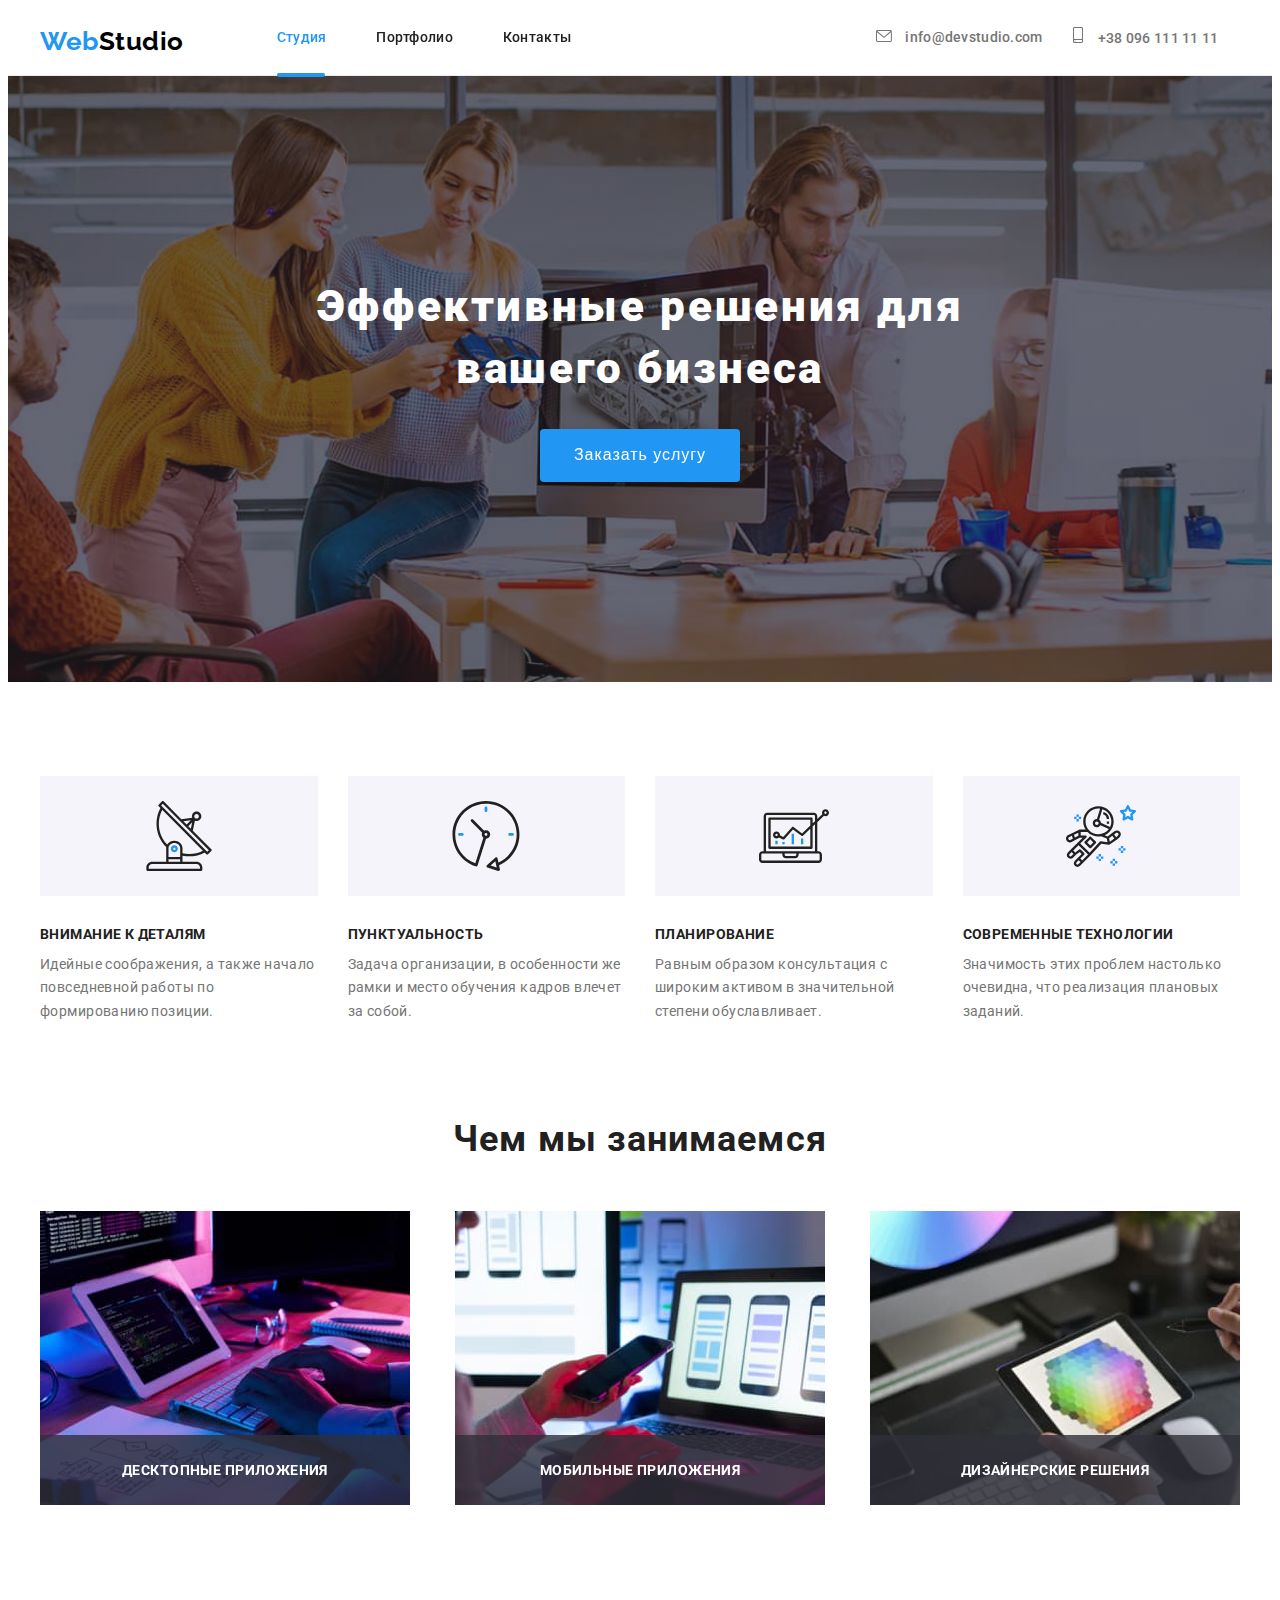
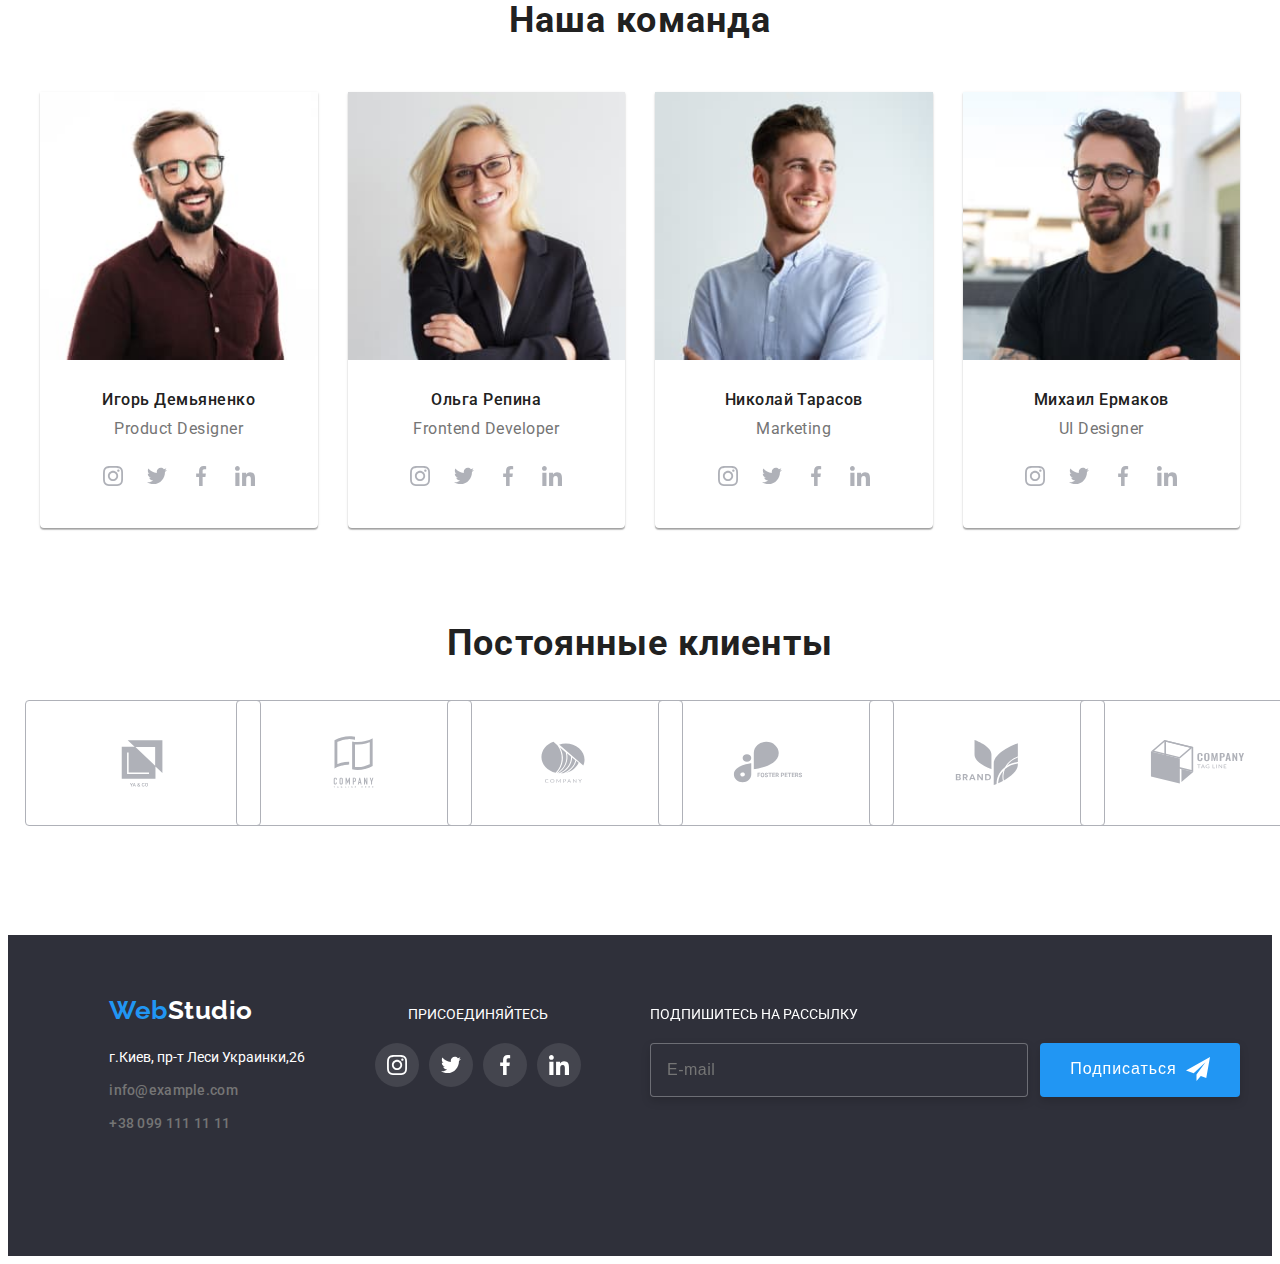
==== commit 3ca90b9a: "Меняет стили" ====
--- a/index.html
+++ b/index.html
@@ -223,10 +223,10 @@
                 <h2 class="team-work__title">Наша команда</h2>
                 <ul class="team">
                     <li class="team__item">
-                        <img  srcset="
-                        ./images/img01.jpg 270w,
-                        ./images/img01r.jpg 540w"
-                        src="./images/img01.jpg" alt="Фото Игоря Демьяненко" sizes="100vw" />
+                    <img  srcset="
+                    ./images/img01.jpg 1x, 
+                    ./images/img01r.jpg 2x"
+                    src="./images/img01.jpg" alt="Фото Игоря Демьяненко" width="100%" />
                         <div class="team-members">
                             <h3 class="team-members__name">Игорь Демьяненко</h3>
                             <p lang="en" class="team-members__profession">Product Designer</p>
@@ -258,9 +258,9 @@
                     <li class="team__item">
                         <img 
                         srcset="
-                        ./images/img02.jpg 270w,
-                        ./images/img02r.jpg 540w"
-                        src="./images/img02.jpg" alt="Фото Ольги Репины" sizes="100vw" />
+                        ./images/img02.jpg 1x,
+                        ./images/img02r.jpg 2x"
+                        src="./images/img02.jpg" alt="Фото Ольги Репины" width="100%" />
                         <div class="team-members">
                             <h3 class="team-members__name">Ольга Репина</h3>
                             <p lang="en" class="team-members__profession">Frontend Developer</p>
@@ -292,9 +292,9 @@
                     <li class="team__item">
                         <img 
                         srcset="
-                        ./images/img03.jpg 270w,
-                        ./images/img03r.jpg 540w"
-                        src="./images/img03.jpg" alt="Фото Николая Тарасова" sizes="100vw" />
+                        ./images/img03.jpg 1x,
+                        ./images/img03r.jpg 2x"
+                        src="./images/img03.jpg" alt="Фото Николая Тарасова" width="100%" />
                         <div class="team-members">
                             <h3 class="team-members__name">Николай Тарасов</h3>
                             <p lang="en" class="team-members__profession">Marketing</p>
@@ -326,9 +326,9 @@
                     <li class="team__item">
                         <img 
                         srcset="
-                        ./images/img04.jpg 270w,
-                        ./images/img04r.jpg 540w"
-                        src="./images/img04.jpg" alt="Фото Михаила Ермакова" sizes="100vw" />
+                        ./images/img04.jpg 1x,
+                        ./images/img04r.jpg 2x"
+                        src="./images/img04.jpg" alt="Фото Михаила Ермакова" width="100%" />
                         <div class="team-members">
                             <h3 class="team-members__name">Михаил Ермаков</h3>
                             <p lang="en" class="team-members__profession">UI Designer</p>
--- a/css/main.min.css
+++ b/css/main.min.css
@@ -1,2 +1,2 @@
-.footer-contact__link{color:#757575;font-size:14px;font-weight:500;line-height:1.2;letter-spacing:0.02em;text-decoration:none;display:-webkit-inline-box;display:-ms-inline-flexbox;display:inline-flex;-webkit-box-align:center;-ms-flex-align:center;align-items:center;-webkit-transition:color 250ms cubic-bezier(0.4, 0, 0.2, 1);transition:color 250ms cubic-bezier(0.4, 0, 0.2, 1)}.sign-up__title,.join__title{font-size:14px;line-height:1.1;text-transform:uppercase;color:#fff;margin-bottom:20px}.basic-nav__logo,.address-footer__logo{color:#000;font-family:"Raleway",sans-serif;font-size:26px;font-weight:700;line-height:1.2;letter-spacing:0.02em;text-decoration:none}.work__title,.team-work__title,.customers__title{color:#212121;font-size:36px;font-weight:700;line-height:1.2;letter-spacing:0.03em;text-align:center;margin-bottom:50px}.social-list__network,.social-footer__link{width:44px;height:44px;border-radius:50%;-webkit-transition:background-color 250ms cubic-bezier(0.4, 0, 0.2, 1);transition:background-color 250ms cubic-bezier(0.4, 0, 0.2, 1)}.hero__button,.form-sign-up__button,.modal__button{min-height:50px;min-width:200px;letter-spacing:0.06em;font-size:16px;line-height:1.9;color:#fff;border:1px solid transparent;border-radius:4px;-webkit-filter:drop-shadow(0px 4px 4px rgba(0,0,0,0.15));filter:drop-shadow(0px 4px 4px rgba(0,0,0,0.15));background-color:#2196F3;cursor:pointer;-webkit-transition:background-color 250ms cubic-bezier(0.4, 0, 0.2, 1),color 250ms cubic-bezier(0.4, 0, 0.2, 1),-webkit-box-shadow 250ms cubic-bezier(0.4, 0, 0.2, 1);transition:background-color 250ms cubic-bezier(0.4, 0, 0.2, 1),color 250ms cubic-bezier(0.4, 0, 0.2, 1),-webkit-box-shadow 250ms cubic-bezier(0.4, 0, 0.2, 1);transition:background-color 250ms cubic-bezier(0.4, 0, 0.2, 1),color 250ms cubic-bezier(0.4, 0, 0.2, 1),box-shadow 250ms cubic-bezier(0.4, 0, 0.2, 1);transition:background-color 250ms cubic-bezier(0.4, 0, 0.2, 1),color 250ms cubic-bezier(0.4, 0, 0.2, 1),box-shadow 250ms cubic-bezier(0.4, 0, 0.2, 1),-webkit-box-shadow 250ms cubic-bezier(0.4, 0, 0.2, 1)}.hero__button:hover,.hero__button:focus,.form-sign-up__button:hover,.form-sign-up__button:focus,.modal__button:hover,.modal__button:focus{background-color:#fff;color:#2196F3}body{background-color:#fff;color:#757575;font-family:"Roboto","Helvetica",sans-serif}body.modal-open{overflow:hidden}h1,h2,h3,p,ul{margin:0;padding:0;list-style:none}img{display:block;max-width:100%;height:auto}.hide{visibility:hidden;font-size:0}.container{margin:0 auto;width:1200px;padding:0 15px}@media screen and (min-width: 480px){.container{width:480px}}@media screen and (min-width: 768px){.container{width:768px}}@media screen and (min-width: 1200px){.container{width:1200px}}.section{padding:94px 0}.page-header{position:relative;border-bottom:1px solid #ECECEC}@media screen and (max-width: 767px){.basic-nav{display:-webkit-box;display:-ms-flexbox;display:flex;-webkit-box-pack:justify;-ms-flex-pack:justify;justify-content:space-between;-webkit-box-align:baseline;-ms-flex-align:baseline;align-items:baseline;padding:24px 0}}@media screen and (min-width: 768px){.basic-nav{display:-webkit-box;display:-ms-flexbox;display:flex;-webkit-box-pack:start;-ms-flex-pack:start;justify-content:flex-start;-webkit-box-align:center;-ms-flex-align:center;align-items:center;padding:24px 0}}@media screen and (min-width: 1200px){.basic-nav{padding:18px 0}}.menu-button{display:-webkit-box;display:-ms-flexbox;display:flex;-webkit-box-pack:center;-ms-flex-pack:center;justify-content:center;-webkit-box-align:center;-ms-flex-align:center;align-items:center;margin:0;padding:0;border:none;background-color:transparent;z-index:999}.menu-button:hover,.menu-button:focus{fill:#2196F3}@media screen and (min-width: 768px){.menu-button{display:none}}.icon-menu .navigation-close{-webkit-transition:fill 250ms cubic-bezier(0.4, 0, 0.2, 1);transition:fill 250ms cubic-bezier(0.4, 0, 0.2, 1)}.menu-button .navigation-close{display:none}.menu-button.is-open .navigation-close{display:block}.menu-button.is-open .icon-menu{display:none}.menu-container{background-color:#fff;z-index:998}@media screen and (max-width: 767px){.menu-container{display:none;position:absolute;top:0;left:0;width:100%;padding:48px 40px;font-size:40px}.menu-container.is-open{display:block}}@media screen and (min-width: 767px){.menu-container{position:relative}}@media screen and (min-width: 1200px){.menu-container{display:-webkit-box;display:-ms-flexbox;display:flex;-webkit-box-pack:start;-ms-flex-pack:start;justify-content:flex-start;-webkit-box-align:baseline;-ms-flex-align:baseline;align-items:baseline;position:static}}@media screen and (max-width: 767px){.site-nav{margin-bottom:302px}.site-nav__item{margin-bottom:32px}.site-nav__link{color:#212121;font-size:40px;font-weight:500;line-height:1.2;letter-spacing:0.02em;text-decoration:none;font-weight:500;position:relative;-webkit-transition:color 250ms cubic-bezier(0.4, 0, 0.2, 1);transition:color 250ms cubic-bezier(0.4, 0, 0.2, 1)}.site-nav__link:hover,.site-nav__link:focus{color:#2196F3}}@media screen and (min-width: 768px){.site-nav{display:-webkit-box;display:-ms-flexbox;display:flex;-webkit-box-pack:start;-ms-flex-pack:start;justify-content:flex-start;-webkit-box-align:stretch;-ms-flex-align:stretch;align-items:stretch;margin-left:93px;margin-right:305px}.site-nav__item:not(:last-child){margin-right:50px}.site-nav__link{color:#212121;font-size:14px;font-weight:500;line-height:1.2;letter-spacing:0.02em;text-decoration:none;position:relative;padding-bottom:32px;-webkit-transition:color 250ms cubic-bezier(0.4, 0, 0.2, 1);transition:color 250ms cubic-bezier(0.4, 0, 0.2, 1)}.site-nav__link:hover,.site-nav__link:focus{color:#2196F3}.site-nav__link--first::after{width:48px}.site-nav__link--second::after{width:78px}.site-nav__link--current{color:#2196F3}.site-nav__link--current::after{content:"";position:absolute;bottom:0;left:0;height:4px;background:#2196F3;border-radius:2px;opacity:1}}.hero{padding:200px 0;text-align:center;background-color:#2F303A;display:block;max-width:1600px;background-image:-webkit-gradient(linear, left top, right top, from(rgba(47,48,58,0.4)), to(rgba(47,48,58,0.4))),url("../images/mobile.jpg");background-image:linear-gradient(to right, rgba(47,48,58,0.4), rgba(47,48,58,0.4)),url("../images/mobile.jpg");background-repeat:no-repeat;background-position:center;background-size:cover}@media screen and (min-device-pixel-ratio: 2), screen and (-webkit-min-device-pixel-ratio: 2), screen and (min-resolution: 192dpi), screen and (min-resolution: 2dppx){.hero{background-image:-webkit-gradient(linear, left top, right top, from(rgba(47,48,58,0.4)), to(rgba(47,48,58,0.4))),url("../images/mobile2x.jpg");background-image:linear-gradient(to right, rgba(47,48,58,0.4), rgba(47,48,58,0.4)),url("../images/mobile2x.jpg")}}@media screen and (min-width: 481px){.hero{background-image:-webkit-gradient(linear, left top, right top, from(rgba(47,48,58,0.4)), to(rgba(47,48,58,0.4))),url("../images/tablet.jpg");background-image:linear-gradient(to right, rgba(47,48,58,0.4), rgba(47,48,58,0.4)),url("../images/tablet.jpg")}}@media screen and (min-width: 481px) and (min-device-pixel-ratio: 2), screen and (min-width: 481px) and (-webkit-min-device-pixel-ratio: 2), screen and (min-width: 481px) and (min-resolution: 192dpi), screen and (min-width: 481px) and (min-resolution: 2dppx){.hero{background-image:-webkit-gradient(linear, left top, right top, from(rgba(47,48,58,0.4)), to(rgba(47,48,58,0.4))),url("../images/tablet2x.jpg");background-image:linear-gradient(to right, rgba(47,48,58,0.4), rgba(47,48,58,0.4)),url("../images/tablet2x.jpg")}}@media screen and (min-width: 769px){.hero{background-image:-webkit-gradient(linear, left top, right top, from(rgba(47,48,58,0.4)), to(rgba(47,48,58,0.4))),url("../images/img.fon.jpg");background-image:linear-gradient(to right, rgba(47,48,58,0.4), rgba(47,48,58,0.4)),url("../images/img.fon.jpg")}}@media screen and (min-width: 769px) and (min-device-pixel-ratio: 2), screen and (min-width: 769px) and (-webkit-min-device-pixel-ratio: 2), screen and (min-width: 769px) and (min-resolution: 192dpi), screen and (min-width: 769px) and (min-resolution: 2dppx){.hero{background-image:-webkit-gradient(linear, left top, right top, from(rgba(47,48,58,0.4)), to(rgba(47,48,58,0.4))),url("../images/img.fon2x.jpg");background-image:linear-gradient(to right, rgba(47,48,58,0.4), rgba(47,48,58,0.4)),url("../images/img.fon2x.jpg")}}.hero__title{color:#fff;font-size:44px;font-weight:900;line-height:1.4;letter-spacing:0.06em;max-width:696px;margin:auto;margin-bottom:30px}.hero__button{display:inline-block;padding:10px 32px;text-align:center}.advantages{padding-bottom:47px}@media screen and (max-width: 1199px){.advantages{padding-bottom:60px}}@media screen and (min-width: 768px){.advantage{display:-webkit-box;display:-ms-flexbox;display:flex;-webkit-box-pack:start;-ms-flex-pack:start;justify-content:flex-start;-webkit-box-align:stretch;-ms-flex-align:stretch;align-items:stretch;-ms-flex-wrap:wrap;flex-wrap:wrap;margin:-15px}}@media screen and (min-width: 1200px){.advantage{display:-webkit-box;display:-ms-flexbox;display:flex;-webkit-box-pack:justify;-ms-flex-pack:justify;justify-content:space-between;-webkit-box-align:stretch;-ms-flex-align:stretch;align-items:stretch;-ms-flex-wrap:nowrap;flex-wrap:nowrap}}@media screen and (min-width: 768px){.advantage__item{width:calc((100% - 4 * 15px) / 2);margin:15px}}@media screen and (min-width: 1200px){.advantage__item{width:calc((100% - 8 * 15px) / 4)}}@media screen and (max-width: 767px){.advantage__item:not(:last-child){margin-bottom:30px}}.advantage__title{color:#212121;font-size:14px;font-weight:700;line-height:1.2;letter-spacing:0.03em;text-transform:uppercase;margin-bottom:10px;text-align:center}@media screen and (min-width: 768px){.advantage__title{text-align:left}}.advantage__description{font-size:14px;line-height:1.7;letter-spacing:0.03em;text-align:left}.advantage__icon{display:-webkit-box;display:-ms-flexbox;display:flex;-webkit-box-pack:center;-ms-flex-pack:center;justify-content:center;-webkit-box-align:stretch;-ms-flex-align:stretch;align-items:stretch;background-color:#F5F4FA;margin-bottom:30px;padding:25px 0}.work{padding-top:47px}@media screen and (max-width: 1199px){.work{display:none}}.work-list{display:-webkit-box;display:-ms-flexbox;display:flex;-webkit-box-pack:justify;-ms-flex-pack:justify;justify-content:space-between;-webkit-box-align:stretch;-ms-flex-align:stretch;align-items:stretch}.work-list__item{display:-webkit-box;display:-ms-flexbox;display:flex;-webkit-box-pack:start;-ms-flex-pack:start;justify-content:flex-start;-webkit-box-align:stretch;-ms-flex-align:stretch;align-items:stretch;position:relative}.work-list__box{position:absolute;display:-webkit-box;display:-ms-flexbox;display:flex;-webkit-box-pack:center;-ms-flex-pack:center;justify-content:center;-webkit-box-align:center;-ms-flex-align:center;align-items:center;bottom:0;width:370px;height:70px;background:rgba(47,48,58,0.8)}.work-list__title{font-weight:bold;font-size:14px;line-height:16px;text-align:center;letter-spacing:0.03em;text-transform:uppercase;color:#fff}.team-work{padding-top:0;background-color:var(--primary-background-color);padding-bottom:47px}@media screen and (max-width: 1199px){.team-work{padding-bottom:60px}}.team{margin:-15px}@media screen and (min-width: 768px){.team{display:-webkit-box;display:-ms-flexbox;display:flex;-webkit-box-pack:start;-ms-flex-pack:start;justify-content:flex-start;-webkit-box-align:stretch;-ms-flex-align:stretch;align-items:stretch;-ms-flex-wrap:wrap;flex-wrap:wrap}}@media screen and (min-width: 1200px){.team{display:-webkit-box;display:-ms-flexbox;display:flex;-webkit-box-pack:justify;-ms-flex-pack:justify;justify-content:space-between;-webkit-box-align:stretch;-ms-flex-align:stretch;align-items:stretch;-ms-flex-wrap:nowrap;flex-wrap:nowrap}}.team__item{background-color:var(--primary-white-color);border-radius:0px 0px 4px 4px;-webkit-box-shadow:0px 1px 3px rgba(0,0,0,0.12),0px 1px 1px rgba(0,0,0,0.14),0px 2px 1px rgba(0,0,0,0.2);box-shadow:0px 1px 3px rgba(0,0,0,0.12),0px 1px 1px rgba(0,0,0,0.14),0px 2px 1px rgba(0,0,0,0.2)}@media screen and (min-width: 768px){.team__item{width:calc((100% - 4 * 15px) / 2);margin:15px}}.team-members{text-align:center;margin-top:30px;margin-bottom:30px}.team-members__name{color:#212121;font-size:16px;font-weight:500;line-height:1.2;letter-spacing:0.03em;margin-bottom:10px}.team-members__profession{font-size:16px;line-height:1.2;letter-spacing:0.03em;margin-bottom:16px}.customers{padding-top:47px}.customers-list{display:-webkit-box;display:-ms-flexbox;display:flex;-webkit-box-pack:center;-ms-flex-pack:center;justify-content:center;-webkit-box-align:center;-ms-flex-align:center;align-items:center;-ms-flex-wrap:wrap;flex-wrap:wrap}@media screen and (min-width: 768px){.customers-list{display:-webkit-box;display:-ms-flexbox;display:flex;-webkit-box-pack:center;-ms-flex-pack:center;justify-content:center;-webkit-box-align:center;-ms-flex-align:center;align-items:center;-ms-flex-wrap:wrap;flex-wrap:wrap}}@media screen and (min-width: 1200px){.customers-list{display:-webkit-box;display:-ms-flexbox;display:flex;-webkit-box-pack:justify;-ms-flex-pack:justify;justify-content:space-between;-webkit-box-align:stretch;-ms-flex-align:stretch;align-items:stretch;margin:-15px}}.customers-list__link:hover .customers-list__icon,.customers-list__link:focus .customers-list__icon{fill:#2196F3}.customers-list__item{width:calc((100% - 4 * 15px) / 2);margin-bottom:30px}@media screen and (min-width: 768px){.customers-list__item{width:calc((100% - 6 * 15px) / 3)}}@media screen and (min-width: 1200px){.customers-list__item{width:calc((100% - 12 * 15px) / 6)}}.customers-list__link{display:-webkit-box;display:-ms-flexbox;display:flex;-webkit-box-pack:center;-ms-flex-pack:center;justify-content:center;-webkit-box-align:center;-ms-flex-align:center;align-items:center;width:170px;height:92px;padding:16px 32px;border:1px solid #AFB1B8;border-radius:4px;-webkit-transition:border 250ms cubic-bezier(0.4, 0, 0.2, 1);transition:border 250ms cubic-bezier(0.4, 0, 0.2, 1)}.customers-list__link:hover,.customers-list__link:focus{border:1px solid #2196F3}.customers-list__icon{fill:#AFB1B8;-webkit-transition:fill 250ms cubic-bezier(0.4, 0, 0.2, 1);transition:fill 250ms cubic-bezier(0.4, 0, 0.2, 1)}@media screen and (min-width: 768px){.projects{display:-webkit-box;display:-ms-flexbox;display:flex;-webkit-box-pack:start;-ms-flex-pack:start;justify-content:flex-start;-webkit-box-align:stretch;-ms-flex-align:stretch;align-items:stretch;-ms-flex-wrap:wrap;flex-wrap:wrap;margin:-15px}}.projects__item{display:-webkit-box;display:-ms-flexbox;display:flex;-webkit-box-orient:vertical;-webkit-box-direction:normal;-ms-flex-direction:column;flex-direction:column;cursor:pointer;-webkit-transition:-webkit-box-shadow 250ms cubic-bezier(0.4, 0, 0.2, 1);transition:-webkit-box-shadow 250ms cubic-bezier(0.4, 0, 0.2, 1);transition:box-shadow 250ms cubic-bezier(0.4, 0, 0.2, 1);transition:box-shadow 250ms cubic-bezier(0.4, 0, 0.2, 1), -webkit-box-shadow 250ms cubic-bezier(0.4, 0, 0.2, 1)}@media screen and (max-width: 768px){.projects__item:not(:last-child){margin-bottom:30px}}@media screen and (min-width: 768px){.projects__item{width:calc((100% - 4 * 15px) / 2);margin:15px}}.projects__item:hover,.projects__item:focus{-webkit-box-shadow:0px 1px 1px rgba(0,0,0,0.12),0px 4px 4px rgba(0,0,0,0.06),1px 4px 6px rgba(0,0,0,0.16);box-shadow:0px 1px 1px rgba(0,0,0,0.12),0px 4px 4px rgba(0,0,0,0.06),1px 4px 6px rgba(0,0,0,0.16)}@media screen and (min-width: 1200px){.projects__item{width:calc((100% - 6 * 15px) / 3);margin:15px}.projects__item:not(:nth-last-child(-n+3)){margin-bottom:30px}}.projects__thumb{position:relative;overflow:hidden}.projects__overlay{display:inline-block;position:absolute;padding:63px 24px;top:0;left:0;width:100%;height:100%;-webkit-transform:translateY(100%);transform:translateY(100%);background-color:rgba(33,150,243,0.9);opacity:0;-webkit-transition:all 250ms cubic-bezier(0.4, 0, 0.2, 1);transition:all 250ms cubic-bezier(0.4, 0, 0.2, 1)}.projects__item:hover .projects__overlay{-webkit-transform:translateY(0);transform:translateY(0);opacity:1}.projects__content{font-size:18px;line-height:1.5;letter-spacing:0.03em;text-align:left;color:#fff}.projects__caption{padding:20px 24px;border:1px solid #eee;border-top:none;-webkit-box-flex:1;-ms-flex-positive:1;flex-grow:1}.projects__title{color:#212121;font-size:18px;font-weight:700;line-height:2;letter-spacing:0.06em;margin-bottom:4px}.projects__description{font-size:16px;line-height:1.9;letter-spacing:0.03em;margin-bottom:20px}.footer{background-color:#2F303A;padding-top:60px;padding-bottom:60px}@media screen and (min-width: 768px){.footer-content{display:-webkit-box;display:-ms-flexbox;display:flex;-webkit-box-pack:start;-ms-flex-pack:start;justify-content:flex-start;-webkit-box-align:baseline;-ms-flex-align:baseline;align-items:baseline;-ms-flex-wrap:wrap;flex-wrap:wrap}}@media screen and (min-width: 1200px){.footer-content{display:-webkit-box;display:-ms-flexbox;display:flex;-webkit-box-pack:start;-ms-flex-pack:start;justify-content:flex-start;-webkit-box-align:baseline;-ms-flex-align:baseline;align-items:baseline}}.address-footer{margin-left:auto;margin-right:auto;margin-bottom:60px;text-align:center}@media screen and (min-width: 768px){.address-footer{text-align:left}}@media screen and (max-width: 1199px){.address-footer{margin-left:0}}.footer-contact{font-size:14px;line-height:1.7;font-style:normal}.footer-contact__item{margin-bottom:9px;display:block}.footer-contact__item:last-child{margin-bottom:0}.footer-contact__address-link{color:#fff;text-decoration:none;-webkit-transition:color 250ms cubic-bezier(0.4, 0, 0.2, 1);transition:color 250ms cubic-bezier(0.4, 0, 0.2, 1)}.footer-contact__address-link:hover,.footer-contact__address-link:focus{color:#2196F3}.footer-contact__link:hover,.footer-contact__link:focus{color:#2196F3}.backdrop{position:fixed;top:0;left:0;width:100%;height:100%;background-color:rgba(0,0,0,0.2);opacity:1;-webkit-transition:opacity 250ms cubic-bezier(0.4, 0, 0.2, 1);transition:opacity 250ms cubic-bezier(0.4, 0, 0.2, 1);overflow-y:scroll;padding:94px 15px}.backdrop.is-hidden{visibility:visible;opacity:0;pointer-events:none}.backdrop.is-hidden .modal{-webkit-transform:translate(-50%, -50%) scale(0.5);transform:translate(-50%, -50%) scale(0.5)}.modal{position:absolute;top:50%;left:50%;-webkit-transform:translate(-50%, -50%) scale(1);transform:translate(-50%, -50%) scale(1);background-color:#fff;-webkit-box-shadow:0px 1px 3px rgba(0,0,0,0.12),0px 1px 1px rgba(0,0,0,0.14),0px 2px 1px rgba(0,0,0,0.2);box-shadow:0px 1px 3px rgba(0,0,0,0.12),0px 1px 1px rgba(0,0,0,0.14),0px 2px 1px rgba(0,0,0,0.2);border-radius:4px;padding:40px;-webkit-transition:-webkit-transform 250ms cubic-bezier(0.4, 0, 0.2, 1);transition:-webkit-transform 250ms cubic-bezier(0.4, 0, 0.2, 1);transition:transform 250ms cubic-bezier(0.4, 0, 0.2, 1);transition:transform 250ms cubic-bezier(0.4, 0, 0.2, 1), -webkit-transform 250ms cubic-bezier(0.4, 0, 0.2, 1)}@media screen and (min-width: 768px){.modal{max-width:450px;width:100%}}@media screen and (min-width: 1200px){.modal{max-width:528px;width:100%}}.modal__title{font-size:20px;font-weight:700;line-height:1.1;letter-spacing:0.03em;color:#000;margin-bottom:12px}.modal__close-button{position:absolute;display:-webkit-box;display:-ms-flexbox;display:flex;-webkit-box-pack:center;-ms-flex-pack:center;justify-content:center;-webkit-box-align:center;-ms-flex-align:center;align-items:center;padding:0;cursor:pointer;width:30px;height:30px;top:8px;right:8px;background-color:#fff;border:1px solid rgba(0,0,0,0.1);border-radius:50px}.modal__close-button:hover .modal__icon,.modal__close-button:hover .modal__icon{fill:#2196F3}.modal__icon{-webkit-transition:fill 250ms cubic-bezier(0.4, 0, 0.2, 1);transition:fill 250ms cubic-bezier(0.4, 0, 0.2, 1)}.header-contact__link{color:#757575;font-size:24px;font-weight:500;line-height:1.2;letter-spacing:0.02em;text-decoration:none;-webkit-transition:all 250ms cubic-bezier(0.4, 0, 0.2, 1);transition:all 250ms cubic-bezier(0.4, 0, 0.2, 1)}.header-contact__link:hover,.header-contact__link:focus{color:#2196F3}@media screen and (max-width: 767px){.header-contact{display:-webkit-box;display:-ms-flexbox;display:flex;-webkit-box-pack:start;-ms-flex-pack:start;justify-content:flex-start;-webkit-box-align:stretch;-ms-flex-align:stretch;align-items:stretch;-webkit-box-orient:vertical;-webkit-box-direction:reverse;-ms-flex-direction:column-reverse;flex-direction:column-reverse;margin-bottom:64px}.header-contact__icon{visibility:hidden}.header-contact__link:hover,.header-contact__link:focus{color:#2196F3;font-size:34px}}@media screen and (min-width: 768px){.header-contact{position:absolute;left:70%;top:-60%}.header-contact__item{margin-bottom:10px}.header-contact__link{font-size:14px}.header-contact__link:hover .header-contact__icon,.header-contact__link:focus .header-contact__icon{fill:#2196F3}.header-contact__icon,.header-contact__icon{fill:#757575;margin-right:10px;-webkit-transition:fill 250ms cubic-bezier(0.4, 0, 0.2, 1);transition:fill 250ms cubic-bezier(0.4, 0, 0.2, 1)}}@media screen and (min-width: 1200px){.header-contact{position:static;display:-webkit-box;display:-ms-flexbox;display:flex;-webkit-box-pack:start;-ms-flex-pack:start;justify-content:flex-start;-webkit-box-align:stretch;-ms-flex-align:stretch;align-items:stretch}.header-contact__item:not(:first-child){margin-left:30px}}@media screen and (min-width: 480px){.filters{display:-webkit-box;display:-ms-flexbox;display:flex;-webkit-box-pack:start;-ms-flex-pack:start;justify-content:flex-start;-webkit-box-align:stretch;-ms-flex-align:stretch;align-items:stretch;-ms-flex-wrap:wrap;flex-wrap:wrap}}@media screen and (min-width: 768px){.filters{display:-webkit-box;display:-ms-flexbox;display:flex;-webkit-box-pack:center;-ms-flex-pack:center;justify-content:center;-webkit-box-align:stretch;-ms-flex-align:stretch;align-items:stretch;-ms-flex-wrap:nowrap;flex-wrap:nowrap}}.filters__item:not(:last-child){margin-right:8px}.filters__button{display:inline-block;border-radius:4px;padding:6px 22px;min-width:73px;text-align:center;margin-bottom:50px;color:#212121;background-color:#F5F4FA;border:1px solid transparent;cursor:pointer;font-family:inherit;font-size:16px;line-height:1.6;-webkit-transition:all 250ms cubic-bezier(0.4, 0, 0.2, 1);transition:all 250ms cubic-bezier(0.4, 0, 0.2, 1);margin-bottom:40px}@media screen and (min-width: 768px){.filters__button{margin-bottom:30px}}@media screen and (min-width: 1200px){.filters__button{margin-bottom:50px}}.filters__button:hover,.filters__button:focus{color:#fff;background-color:#2196F3;-webkit-box-shadow:0px 3px 1px rgba(0,0,0,0.1),0px 1px 2px rgba(0,0,0,0.08),0px 2px 2px rgba(0,0,0,0.12);box-shadow:0px 3px 1px rgba(0,0,0,0.1),0px 1px 2px rgba(0,0,0,0.08),0px 2px 2px rgba(0,0,0,0.12)}@media screen and (min-width: 1200px){.sign-up{margin-left:auto}}@media screen and (max-width: 767px){.sign-up__title{text-align:center}}@media screen and (min-width: 768px){.sign-up__title{-webkit-transform:translateX(55%);transform:translateX(55%)}}@media screen and (min-width: 1200px){.sign-up__title{-webkit-transform:translateX(0);transform:translateX(0)}}@media screen and (min-width: 768px){.form-sign-up{display:-webkit-box;display:-ms-flexbox;display:flex;-webkit-box-pack:center;-ms-flex-pack:center;justify-content:center;-webkit-box-align:center;-ms-flex-align:center;align-items:center;-webkit-box-orient:vertical;-webkit-box-direction:normal;-ms-flex-direction:column;flex-direction:column}}@media screen and (min-width: 1200px){.form-sign-up{display:-webkit-box;display:-ms-flexbox;display:flex;-webkit-box-pack:start;-ms-flex-pack:start;justify-content:flex-start;-webkit-box-align:stretch;-ms-flex-align:stretch;align-items:stretch;-webkit-box-orient:horizontal;-webkit-box-direction:normal;-ms-flex-direction:row;flex-direction:row}}.form-sign-up__input{height:50px;width:100%;margin-bottom:20px;border:1px solid rgba(255,255,255,0.3);-webkit-filter:drop-shadow(0px 4px 4px rgba(0,0,0,0.15));filter:drop-shadow(0px 4px 4px rgba(0,0,0,0.15));border-radius:4px;background:#2f303a;padding-left:16px;cursor:pointer;font-size:16px;line-height:1.2;letter-spacing:0.03em;color:rgba(255,255,255,0.6);color:#fff;-webkit-transition:border 250ms cubic-bezier(0.4, 0, 0.2, 1);transition:border 250ms cubic-bezier(0.4, 0, 0.2, 1)}@media screen and (min-width: 768px){.form-sign-up__input{width:450px;-webkit-transform:translateX(30%);transform:translateX(30%)}}@media screen and (min-width: 1200px){.form-sign-up__input{width:358px;margin-right:12px;margin-bottom:0;-webkit-transform:translateX(0);transform:translateX(0)}}.form-sign-up__input:hover{border-color:#2196F3}.form-sign-up__button{position:relative;padding:10px 62px 10px 29px}@media screen and (max-width: 1199px){.form-sign-up__button{-webkit-transform:translateX(60%);transform:translateX(60%)}}.form-sign-up__button:hover .form-sign-up__icon,.form-sign-up__button:focus .form-sign-up__icon{fill:#2196F3}.form-sign-up__icon{fill:#fff;position:absolute;top:13px;right:29px;-webkit-transition:fill 250ms cubic-bezier(0.4, 0, 0.2, 1);transition:fill 250ms cubic-bezier(0.4, 0, 0.2, 1)}.form-field{display:-webkit-box;display:-ms-flexbox;display:flex;-webkit-box-pack:start;-ms-flex-pack:start;justify-content:flex-start;-webkit-box-align:stretch;-ms-flex-align:stretch;align-items:stretch;-webkit-box-orient:vertical;-webkit-box-direction:normal;-ms-flex-direction:column;flex-direction:column;text-align:left;margin-bottom:10px}.form-field__label{font-size:12px;line-height:1.2;margin-bottom:5px}.form-field__box{position:relative}.form-field__input{width:100%;border:1px solid rgba(33,33,33,0.2);border-radius:4px;padding:13px 20px 13px 42px;-webkit-transition:border 250ms cubic-bezier(0.4, 0, 0.2, 1);transition:border 250ms cubic-bezier(0.4, 0, 0.2, 1)}.form-field__input:hover,.form-field__input:focus{border-color:#2196F3;cursor:pointer}.form-field__icon{position:absolute;top:50%;left:5%;-webkit-transform:translate(-50%, -50%);transform:translate(-50%, -50%);-webkit-transition:fill 250ms cubic-bezier(0.4, 0, 0.2, 1);transition:fill 250ms cubic-bezier(0.4, 0, 0.2, 1)}.form-field__input:hover ~ .form-field__icon,.form-field__input:focus ~ .form-field__icon{fill:#2196F3}.form-field__textarea{resize:none;width:100%;height:120px;border:1px solid rgba(33,33,33,0.2);border-radius:4px;font-size:14px;margin-bottom:20px;padding:12px 16px;-webkit-transition:border-color 250ms cubic-bezier(0.4, 0, 0.2, 1);transition:border-color 250ms cubic-bezier(0.4, 0, 0.2, 1)}.form-field__textarea:hover,.form-field__textarea:focus{border-color:#2196F3;cursor:pointer}.checkbox{text-align:left;font-size:14px;line-height:1.7;letter-spacing:0.03em;display:-webkit-box;display:-ms-flexbox;display:flex;-webkit-box-pack:center;-ms-flex-pack:center;justify-content:center;-webkit-box-align:center;-ms-flex-align:center;align-items:center;margin-bottom:30px}@media screen and (max-width: 1199px){.checkbox{font-size:12px}}.checkbox__input{position:absolute;clip:rect(0 0 0 0);width:1px;height:1px;margin:-1px;-webkit-transition:all 250ms cubic-bezier(0.4, 0, 0.2, 1);transition:all 250ms cubic-bezier(0.4, 0, 0.2, 1)}.checkbox__icon{fill:#fff;border:solid #000;border-radius:2px;margin-right:9px;-webkit-transition:fill 250ms cubic-bezier(0.4, 0, 0.2, 1);transition:fill 250ms cubic-bezier(0.4, 0, 0.2, 1)}.checkbox__input:checked+.checkbox__icon{background-color:#2196F3;fill:#2196F3;border:solid #2196F3}.checkbox__link{color:#2196F3;margin-left:3px}.modal__button{-webkit-box-shadow:0px 4px 4px rgba(0,0,0,0.15);box-shadow:0px 4px 4px rgba(0,0,0,0.15);display:inline-block;padding:10px 32px;text-align:center}.basic-nav__logo--blue{color:#2196F3}.address-footer__logo{display:block;margin-bottom:20px}.address-footer__logo--blue{color:#2196F3}.address-footer__logo--white{color:#fff}.social-list{display:-webkit-box;display:-ms-flexbox;display:flex;-webkit-box-pack:center;-ms-flex-pack:center;justify-content:center;-webkit-box-align:stretch;-ms-flex-align:stretch;align-items:stretch;padding-left:30px;padding-right:30px}.social-list__network{display:-webkit-box;display:-ms-flexbox;display:flex;-webkit-box-pack:center;-ms-flex-pack:center;justify-content:center;-webkit-box-align:center;-ms-flex-align:center;align-items:center}.social-list__network:focus,.social-list__network:hover{background-color:#2196F3}.social-list__icon{fill:#AFB1B8;-webkit-transition:fill 250ms cubic-bezier(0.4, 0, 0.2, 1);transition:fill 250ms cubic-bezier(0.4, 0, 0.2, 1)}.social-list__network:hover .social-list__icon,.social-list__network:focus .social-list__icon{fill:#fff}.join__title{text-align:center}.social-footer{display:-webkit-box;display:-ms-flexbox;display:flex;-webkit-box-pack:center;-ms-flex-pack:center;justify-content:center;-webkit-box-align:stretch;-ms-flex-align:stretch;align-items:stretch;margin-bottom:60px}.social-footer__item:not(:last-child){margin-right:10px}.social-footer__link{display:-webkit-box;display:-ms-flexbox;display:flex;-webkit-box-pack:center;-ms-flex-pack:center;justify-content:center;-webkit-box-align:center;-ms-flex-align:center;align-items:center;background-color:#FFFFFF1A}.social-footer__link:hover,.social-footer__link:focus{background-color:#2196F3}.social-footer__icon{fill:#fff}.mobile-list{display:-webkit-box;display:-ms-flexbox;display:flex;-webkit-box-pack:center;-ms-flex-pack:center;justify-content:center;-webkit-box-align:center;-ms-flex-align:center;align-items:center}.mobile-list__item{border:5 px solid #757575}.mobile-list__link{font-size:18px;line-height:1.2;letter-spacing:0.02em;color:#2196F3;text-decoration:none;padding:0 20px;border-right:1px solid #757575}@media screen and (min-width: 768px){.mobile-list{display:none}}
+.footer-contact__link{color:#757575;font-size:14px;font-weight:500;line-height:1.2;letter-spacing:0.02em;text-decoration:none;display:-webkit-inline-box;display:-ms-inline-flexbox;display:inline-flex;-webkit-box-align:center;-ms-flex-align:center;align-items:center;-webkit-transition:color 250ms cubic-bezier(0.4, 0, 0.2, 1);transition:color 250ms cubic-bezier(0.4, 0, 0.2, 1)}.sign-up__title,.join__title{font-size:14px;line-height:1.1;text-transform:uppercase;color:#fff;margin-bottom:20px}.basic-nav__logo,.address-footer__logo{color:#000;font-family:"Raleway",sans-serif;font-size:26px;font-weight:700;line-height:1.2;letter-spacing:0.02em;text-decoration:none}.work__title,.team-work__title,.customers__title{color:#212121;font-size:36px;font-weight:700;line-height:1.2;letter-spacing:0.03em;text-align:center;margin-bottom:50px}.social-list__network,.social-footer__link{width:44px;height:44px;border-radius:50%;-webkit-transition:background-color 250ms cubic-bezier(0.4, 0, 0.2, 1);transition:background-color 250ms cubic-bezier(0.4, 0, 0.2, 1)}.hero__button,.form-sign-up__button,.modal__button{min-height:50px;min-width:200px;letter-spacing:0.06em;font-size:16px;line-height:1.9;color:#fff;border:1px solid transparent;border-radius:4px;-webkit-filter:drop-shadow(0px 4px 4px rgba(0,0,0,0.15));filter:drop-shadow(0px 4px 4px rgba(0,0,0,0.15));background-color:#2196F3;cursor:pointer;-webkit-transition:background-color 250ms cubic-bezier(0.4, 0, 0.2, 1),color 250ms cubic-bezier(0.4, 0, 0.2, 1),-webkit-box-shadow 250ms cubic-bezier(0.4, 0, 0.2, 1);transition:background-color 250ms cubic-bezier(0.4, 0, 0.2, 1),color 250ms cubic-bezier(0.4, 0, 0.2, 1),-webkit-box-shadow 250ms cubic-bezier(0.4, 0, 0.2, 1);transition:background-color 250ms cubic-bezier(0.4, 0, 0.2, 1),color 250ms cubic-bezier(0.4, 0, 0.2, 1),box-shadow 250ms cubic-bezier(0.4, 0, 0.2, 1);transition:background-color 250ms cubic-bezier(0.4, 0, 0.2, 1),color 250ms cubic-bezier(0.4, 0, 0.2, 1),box-shadow 250ms cubic-bezier(0.4, 0, 0.2, 1),-webkit-box-shadow 250ms cubic-bezier(0.4, 0, 0.2, 1)}.hero__button:hover,.hero__button:focus,.form-sign-up__button:hover,.form-sign-up__button:focus,.modal__button:hover,.modal__button:focus{background-color:#fff;color:#2196F3}body{background-color:#fff;color:#757575;font-family:"Roboto","Helvetica",sans-serif}body.modal-open{overflow:hidden}h1,h2,h3,p,ul{margin:0;padding:0;list-style:none}img{display:block;max-width:100%;height:auto}.hide{visibility:hidden;font-size:0}.container{margin:0 auto;width:1200px;padding:0 15px}@media screen and (min-width: 480px){.container{width:480px}}@media screen and (min-width: 768px){.container{width:768px}}@media screen and (min-width: 1200px){.container{width:1200px}}.section{padding:94px 0}.page-header{position:relative;border-bottom:1px solid #ECECEC}@media screen and (max-width: 767px){.basic-nav{display:-webkit-box;display:-ms-flexbox;display:flex;-webkit-box-pack:justify;-ms-flex-pack:justify;justify-content:space-between;-webkit-box-align:baseline;-ms-flex-align:baseline;align-items:baseline;padding:24px 0}}@media screen and (min-width: 768px){.basic-nav{display:-webkit-box;display:-ms-flexbox;display:flex;-webkit-box-pack:start;-ms-flex-pack:start;justify-content:flex-start;-webkit-box-align:center;-ms-flex-align:center;align-items:center;padding:24px 0}}@media screen and (min-width: 1200px){.basic-nav{padding:18px 0}}@media screen and (max-width: 767px){.site-nav{margin-bottom:302px}.site-nav__item{margin-bottom:32px}.site-nav__link{color:#212121;font-size:40px;font-weight:500;line-height:1.2;letter-spacing:0.02em;text-decoration:none;font-weight:500;position:relative;-webkit-transition:color 250ms cubic-bezier(0.4, 0, 0.2, 1);transition:color 250ms cubic-bezier(0.4, 0, 0.2, 1)}.site-nav__link:hover,.site-nav__link:focus{color:#2196F3}}@media screen and (min-width: 768px){.site-nav{display:-webkit-box;display:-ms-flexbox;display:flex;-webkit-box-pack:start;-ms-flex-pack:start;justify-content:flex-start;-webkit-box-align:stretch;-ms-flex-align:stretch;align-items:stretch;margin-left:93px;margin-right:305px}.site-nav__item:not(:last-child){margin-right:50px}.site-nav__link{color:#212121;font-size:14px;font-weight:500;line-height:1.2;letter-spacing:0.02em;text-decoration:none;position:relative;padding-bottom:32px;-webkit-transition:color 250ms cubic-bezier(0.4, 0, 0.2, 1);transition:color 250ms cubic-bezier(0.4, 0, 0.2, 1)}.site-nav__link:hover,.site-nav__link:focus{color:#2196F3}.site-nav__link--first::after{width:48px}.site-nav__link--second::after{width:78px}.site-nav__link--current{color:#2196F3}.site-nav__link--current::after{content:"";position:absolute;bottom:0;left:0;height:4px;background:#2196F3;border-radius:2px;opacity:1}}.hero{padding:200px 0;text-align:center;background-color:#2F303A;display:block;max-width:1600px;background-image:-webkit-gradient(linear, left top, right top, from(rgba(47,48,58,0.4)), to(rgba(47,48,58,0.4))),url("../images/mobile.jpg");background-image:linear-gradient(to right, rgba(47,48,58,0.4), rgba(47,48,58,0.4)),url("../images/mobile.jpg");background-repeat:no-repeat;background-position:center;background-size:cover}@media screen and (min-device-pixel-ratio: 2), screen and (-webkit-min-device-pixel-ratio: 2), screen and (min-resolution: 192dpi), screen and (min-resolution: 2dppx){.hero{background-image:-webkit-gradient(linear, left top, right top, from(rgba(47,48,58,0.4)), to(rgba(47,48,58,0.4))),url("../images/mobile2x.jpg");background-image:linear-gradient(to right, rgba(47,48,58,0.4), rgba(47,48,58,0.4)),url("../images/mobile2x.jpg")}}@media screen and (min-width: 481px){.hero{background-image:-webkit-gradient(linear, left top, right top, from(rgba(47,48,58,0.4)), to(rgba(47,48,58,0.4))),url("../images/tablet.jpg");background-image:linear-gradient(to right, rgba(47,48,58,0.4), rgba(47,48,58,0.4)),url("../images/tablet.jpg")}}@media screen and (min-width: 481px) and (min-device-pixel-ratio: 2), screen and (min-width: 481px) and (-webkit-min-device-pixel-ratio: 2), screen and (min-width: 481px) and (min-resolution: 192dpi), screen and (min-width: 481px) and (min-resolution: 2dppx){.hero{background-image:-webkit-gradient(linear, left top, right top, from(rgba(47,48,58,0.4)), to(rgba(47,48,58,0.4))),url("../images/tablet2x.jpg");background-image:linear-gradient(to right, rgba(47,48,58,0.4), rgba(47,48,58,0.4)),url("../images/tablet2x.jpg")}}@media screen and (min-width: 769px){.hero{background-image:-webkit-gradient(linear, left top, right top, from(rgba(47,48,58,0.4)), to(rgba(47,48,58,0.4))),url("../images/img.fon.jpg");background-image:linear-gradient(to right, rgba(47,48,58,0.4), rgba(47,48,58,0.4)),url("../images/img.fon.jpg")}}@media screen and (min-width: 769px) and (min-device-pixel-ratio: 2), screen and (min-width: 769px) and (-webkit-min-device-pixel-ratio: 2), screen and (min-width: 769px) and (min-resolution: 192dpi), screen and (min-width: 769px) and (min-resolution: 2dppx){.hero{background-image:-webkit-gradient(linear, left top, right top, from(rgba(47,48,58,0.4)), to(rgba(47,48,58,0.4))),url("../images/img.fon2x.jpg");background-image:linear-gradient(to right, rgba(47,48,58,0.4), rgba(47,48,58,0.4)),url("../images/img.fon2x.jpg")}}.hero__title{color:#fff;font-size:44px;font-weight:900;line-height:1.4;letter-spacing:0.06em;max-width:696px;margin:auto;margin-bottom:30px}.hero__button{display:inline-block;padding:10px 32px;text-align:center}.advantages{padding-bottom:47px}@media screen and (max-width: 1199px){.advantages{padding-bottom:60px}}@media screen and (min-width: 768px){.advantage{display:-webkit-box;display:-ms-flexbox;display:flex;-webkit-box-pack:start;-ms-flex-pack:start;justify-content:flex-start;-webkit-box-align:stretch;-ms-flex-align:stretch;align-items:stretch;-ms-flex-wrap:wrap;flex-wrap:wrap;margin:-15px}}@media screen and (min-width: 1200px){.advantage{display:-webkit-box;display:-ms-flexbox;display:flex;-webkit-box-pack:justify;-ms-flex-pack:justify;justify-content:space-between;-webkit-box-align:stretch;-ms-flex-align:stretch;align-items:stretch;-ms-flex-wrap:nowrap;flex-wrap:nowrap}}@media screen and (min-width: 768px){.advantage__item{width:calc((100% - 4 * 15px) / 2);margin:15px}}@media screen and (min-width: 1200px){.advantage__item{width:calc((100% - 8 * 15px) / 4)}}@media screen and (max-width: 767px){.advantage__item:not(:last-child){margin-bottom:30px}}.advantage__title{color:#212121;font-size:14px;font-weight:700;line-height:1.2;letter-spacing:0.03em;text-transform:uppercase;margin-bottom:10px;text-align:center}@media screen and (min-width: 768px){.advantage__title{text-align:left}}.advantage__description{font-size:14px;line-height:1.7;letter-spacing:0.03em;text-align:left}.advantage__icon{display:-webkit-box;display:-ms-flexbox;display:flex;-webkit-box-pack:center;-ms-flex-pack:center;justify-content:center;-webkit-box-align:stretch;-ms-flex-align:stretch;align-items:stretch;background-color:#F5F4FA;margin-bottom:30px;padding:25px 0}.work{padding-top:47px}@media screen and (max-width: 1199px){.work{display:none}}.work-list{display:-webkit-box;display:-ms-flexbox;display:flex;-webkit-box-pack:justify;-ms-flex-pack:justify;justify-content:space-between;-webkit-box-align:stretch;-ms-flex-align:stretch;align-items:stretch}.work-list__item{display:-webkit-box;display:-ms-flexbox;display:flex;-webkit-box-pack:start;-ms-flex-pack:start;justify-content:flex-start;-webkit-box-align:stretch;-ms-flex-align:stretch;align-items:stretch;position:relative}.work-list__box{position:absolute;display:-webkit-box;display:-ms-flexbox;display:flex;-webkit-box-pack:center;-ms-flex-pack:center;justify-content:center;-webkit-box-align:center;-ms-flex-align:center;align-items:center;bottom:0;width:370px;height:70px;background:rgba(47,48,58,0.8)}.work-list__title{font-weight:bold;font-size:14px;line-height:16px;text-align:center;letter-spacing:0.03em;text-transform:uppercase;color:#fff}.team-work{padding-top:0;background-color:var(--primary-background-color);padding-bottom:47px}@media screen and (max-width: 1199px){.team-work{padding-bottom:60px}}.team{margin:-15px}@media screen and (min-width: 768px){.team{display:-webkit-box;display:-ms-flexbox;display:flex;-webkit-box-pack:start;-ms-flex-pack:start;justify-content:flex-start;-webkit-box-align:stretch;-ms-flex-align:stretch;align-items:stretch;-ms-flex-wrap:wrap;flex-wrap:wrap}}@media screen and (min-width: 1200px){.team{display:-webkit-box;display:-ms-flexbox;display:flex;-webkit-box-pack:justify;-ms-flex-pack:justify;justify-content:space-between;-webkit-box-align:stretch;-ms-flex-align:stretch;align-items:stretch;-ms-flex-wrap:nowrap;flex-wrap:nowrap}}.team__item{background-color:var(--primary-white-color);border-radius:0px 0px 4px 4px;-webkit-box-shadow:0px 1px 3px rgba(0,0,0,0.12),0px 1px 1px rgba(0,0,0,0.14),0px 2px 1px rgba(0,0,0,0.2);box-shadow:0px 1px 3px rgba(0,0,0,0.12),0px 1px 1px rgba(0,0,0,0.14),0px 2px 1px rgba(0,0,0,0.2)}@media screen and (min-width: 768px){.team__item{width:calc((100% - 4 * 15px) / 2);margin:15px}}.team-members{text-align:center;margin-top:30px;margin-bottom:30px}.team-members__name{color:#212121;font-size:16px;font-weight:500;line-height:1.2;letter-spacing:0.03em;margin-bottom:10px}.team-members__profession{font-size:16px;line-height:1.2;letter-spacing:0.03em;margin-bottom:16px}.customers{padding-top:47px}.customers-list{display:-webkit-box;display:-ms-flexbox;display:flex;-webkit-box-pack:center;-ms-flex-pack:center;justify-content:center;-webkit-box-align:center;-ms-flex-align:center;align-items:center;-ms-flex-wrap:wrap;flex-wrap:wrap}@media screen and (min-width: 768px){.customers-list{display:-webkit-box;display:-ms-flexbox;display:flex;-webkit-box-pack:center;-ms-flex-pack:center;justify-content:center;-webkit-box-align:center;-ms-flex-align:center;align-items:center;-ms-flex-wrap:wrap;flex-wrap:wrap}}@media screen and (min-width: 1200px){.customers-list{display:-webkit-box;display:-ms-flexbox;display:flex;-webkit-box-pack:justify;-ms-flex-pack:justify;justify-content:space-between;-webkit-box-align:stretch;-ms-flex-align:stretch;align-items:stretch;margin:-15px}}.customers-list__link:hover .customers-list__icon,.customers-list__link:focus .customers-list__icon{fill:#2196F3}.customers-list__item{width:calc((100% - 4 * 15px) / 2);margin-bottom:30px}@media screen and (min-width: 768px){.customers-list__item{width:calc((100% - 6 * 15px) / 3)}}@media screen and (min-width: 1200px){.customers-list__item{width:calc((100% - 12 * 15px) / 6)}}.customers-list__link{display:-webkit-box;display:-ms-flexbox;display:flex;-webkit-box-pack:center;-ms-flex-pack:center;justify-content:center;-webkit-box-align:center;-ms-flex-align:center;align-items:center;width:170px;height:92px;padding:16px 32px;border:1px solid #AFB1B8;border-radius:4px;-webkit-transition:border 250ms cubic-bezier(0.4, 0, 0.2, 1);transition:border 250ms cubic-bezier(0.4, 0, 0.2, 1)}.customers-list__link:hover,.customers-list__link:focus{border:1px solid #2196F3}.customers-list__icon{fill:#AFB1B8;-webkit-transition:fill 250ms cubic-bezier(0.4, 0, 0.2, 1);transition:fill 250ms cubic-bezier(0.4, 0, 0.2, 1)}@media screen and (min-width: 768px){.projects{display:-webkit-box;display:-ms-flexbox;display:flex;-webkit-box-pack:start;-ms-flex-pack:start;justify-content:flex-start;-webkit-box-align:stretch;-ms-flex-align:stretch;align-items:stretch;-ms-flex-wrap:wrap;flex-wrap:wrap;margin:-15px}}.projects__item{display:-webkit-box;display:-ms-flexbox;display:flex;-webkit-box-orient:vertical;-webkit-box-direction:normal;-ms-flex-direction:column;flex-direction:column;cursor:pointer;-webkit-transition:-webkit-box-shadow 250ms cubic-bezier(0.4, 0, 0.2, 1);transition:-webkit-box-shadow 250ms cubic-bezier(0.4, 0, 0.2, 1);transition:box-shadow 250ms cubic-bezier(0.4, 0, 0.2, 1);transition:box-shadow 250ms cubic-bezier(0.4, 0, 0.2, 1), -webkit-box-shadow 250ms cubic-bezier(0.4, 0, 0.2, 1)}@media screen and (max-width: 768px){.projects__item:not(:last-child){margin-bottom:30px}}@media screen and (min-width: 768px){.projects__item{width:calc((100% - 4 * 15px) / 2);margin:15px}}.projects__item:hover,.projects__item:focus{-webkit-box-shadow:0px 1px 1px rgba(0,0,0,0.12),0px 4px 4px rgba(0,0,0,0.06),1px 4px 6px rgba(0,0,0,0.16);box-shadow:0px 1px 1px rgba(0,0,0,0.12),0px 4px 4px rgba(0,0,0,0.06),1px 4px 6px rgba(0,0,0,0.16)}@media screen and (min-width: 1200px){.projects__item{width:calc((100% - 6 * 15px) / 3);margin:15px}.projects__item:not(:nth-last-child(-n+3)){margin-bottom:30px}}.projects__thumb{position:relative;overflow:hidden}.projects__overlay{display:inline-block;position:absolute;padding:63px 24px;top:0;left:0;width:100%;height:100%;-webkit-transform:translateY(100%);transform:translateY(100%);background-color:rgba(33,150,243,0.9);opacity:0;-webkit-transition:all 250ms cubic-bezier(0.4, 0, 0.2, 1);transition:all 250ms cubic-bezier(0.4, 0, 0.2, 1)}.projects__item:hover .projects__overlay{-webkit-transform:translateY(0);transform:translateY(0);opacity:1}.projects__content{font-size:18px;line-height:1.5;letter-spacing:0.03em;text-align:left;color:#fff}.projects__caption{padding:20px 24px;border:1px solid #eee;border-top:none;-webkit-box-flex:1;-ms-flex-positive:1;flex-grow:1}.projects__title{color:#212121;font-size:18px;font-weight:700;line-height:2;letter-spacing:0.06em;margin-bottom:4px}.projects__description{font-size:16px;line-height:1.9;letter-spacing:0.03em;margin-bottom:20px}.footer{background-color:#2F303A;padding-top:60px;padding-bottom:60px}@media screen and (min-width: 768px){.footer-content{display:-webkit-box;display:-ms-flexbox;display:flex;-webkit-box-pack:start;-ms-flex-pack:start;justify-content:flex-start;-webkit-box-align:baseline;-ms-flex-align:baseline;align-items:baseline;-ms-flex-wrap:wrap;flex-wrap:wrap}}@media screen and (min-width: 1200px){.footer-content{display:-webkit-box;display:-ms-flexbox;display:flex;-webkit-box-pack:start;-ms-flex-pack:start;justify-content:flex-start;-webkit-box-align:baseline;-ms-flex-align:baseline;align-items:baseline}}.address-footer{margin-left:auto;margin-right:auto;margin-bottom:60px;text-align:center}@media screen and (min-width: 768px){.address-footer{text-align:left}}@media screen and (max-width: 1199px){.address-footer{margin-left:0}}.footer-contact{font-size:14px;line-height:1.7;font-style:normal}.footer-contact__item{margin-bottom:9px;display:block}.footer-contact__item:last-child{margin-bottom:0}.footer-contact__address-link{color:#fff;text-decoration:none;-webkit-transition:color 250ms cubic-bezier(0.4, 0, 0.2, 1);transition:color 250ms cubic-bezier(0.4, 0, 0.2, 1)}.footer-contact__address-link:hover,.footer-contact__address-link:focus{color:#2196F3}.footer-contact__link:hover,.footer-contact__link:focus{color:#2196F3}.backdrop{position:fixed;top:0;left:0;width:100%;height:100%;background-color:rgba(0,0,0,0.2);opacity:1;-webkit-transition:opacity 250ms cubic-bezier(0.4, 0, 0.2, 1);transition:opacity 250ms cubic-bezier(0.4, 0, 0.2, 1);overflow-y:scroll;padding:94px 15px}.backdrop.is-hidden{visibility:visible;opacity:0;pointer-events:none}.backdrop.is-hidden .modal{-webkit-transform:translate(-50%, -50%) scale(0.5);transform:translate(-50%, -50%) scale(0.5)}.modal{position:absolute;top:50%;left:50%;-webkit-transform:translate(-50%, -50%) scale(1);transform:translate(-50%, -50%) scale(1);background-color:#fff;-webkit-box-shadow:0px 1px 3px rgba(0,0,0,0.12),0px 1px 1px rgba(0,0,0,0.14),0px 2px 1px rgba(0,0,0,0.2);box-shadow:0px 1px 3px rgba(0,0,0,0.12),0px 1px 1px rgba(0,0,0,0.14),0px 2px 1px rgba(0,0,0,0.2);border-radius:4px;padding:40px;-webkit-transition:-webkit-transform 250ms cubic-bezier(0.4, 0, 0.2, 1);transition:-webkit-transform 250ms cubic-bezier(0.4, 0, 0.2, 1);transition:transform 250ms cubic-bezier(0.4, 0, 0.2, 1);transition:transform 250ms cubic-bezier(0.4, 0, 0.2, 1), -webkit-transform 250ms cubic-bezier(0.4, 0, 0.2, 1)}@media screen and (min-width: 768px){.modal{max-width:450px;width:100%}}@media screen and (min-width: 1200px){.modal{max-width:528px;width:100%}}.modal__title{font-size:20px;font-weight:700;line-height:1.1;letter-spacing:0.03em;color:#000;margin-bottom:12px}.modal__close-button{position:absolute;display:-webkit-box;display:-ms-flexbox;display:flex;-webkit-box-pack:center;-ms-flex-pack:center;justify-content:center;-webkit-box-align:center;-ms-flex-align:center;align-items:center;padding:0;cursor:pointer;width:30px;height:30px;top:8px;right:8px;background-color:#fff;border:1px solid rgba(0,0,0,0.1);border-radius:50px}.modal__close-button:hover .modal__icon,.modal__close-button:hover .modal__icon{fill:#2196F3}.modal__icon{-webkit-transition:fill 250ms cubic-bezier(0.4, 0, 0.2, 1);transition:fill 250ms cubic-bezier(0.4, 0, 0.2, 1)}.header-contact__link{color:#757575;font-size:24px;font-weight:500;line-height:1.2;letter-spacing:0.02em;text-decoration:none;-webkit-transition:all 250ms cubic-bezier(0.4, 0, 0.2, 1);transition:all 250ms cubic-bezier(0.4, 0, 0.2, 1)}.header-contact__link:hover,.header-contact__link:focus{color:#2196F3}@media screen and (max-width: 767px){.header-contact{display:-webkit-box;display:-ms-flexbox;display:flex;-webkit-box-pack:start;-ms-flex-pack:start;justify-content:flex-start;-webkit-box-align:stretch;-ms-flex-align:stretch;align-items:stretch;-webkit-box-orient:vertical;-webkit-box-direction:reverse;-ms-flex-direction:column-reverse;flex-direction:column-reverse;margin-bottom:64px}.header-contact__icon{visibility:hidden}.header-contact__link:hover,.header-contact__link:focus{color:#2196F3;font-size:34px}}@media screen and (min-width: 768px){.header-contact{position:absolute;left:70%;top:-60%}.header-contact__item{margin-bottom:10px}.header-contact__link{font-size:14px}.header-contact__link:hover .header-contact__icon,.header-contact__link:focus .header-contact__icon{fill:#2196F3}.header-contact__icon,.header-contact__icon{fill:#757575;margin-right:10px;-webkit-transition:fill 250ms cubic-bezier(0.4, 0, 0.2, 1);transition:fill 250ms cubic-bezier(0.4, 0, 0.2, 1)}}@media screen and (min-width: 1200px){.header-contact{position:static;display:-webkit-box;display:-ms-flexbox;display:flex;-webkit-box-pack:start;-ms-flex-pack:start;justify-content:flex-start;-webkit-box-align:stretch;-ms-flex-align:stretch;align-items:stretch}.header-contact__item:not(:first-child){margin-left:30px}}@media screen and (min-width: 480px){.filters{display:-webkit-box;display:-ms-flexbox;display:flex;-webkit-box-pack:start;-ms-flex-pack:start;justify-content:flex-start;-webkit-box-align:stretch;-ms-flex-align:stretch;align-items:stretch;-ms-flex-wrap:wrap;flex-wrap:wrap}}@media screen and (min-width: 768px){.filters{display:-webkit-box;display:-ms-flexbox;display:flex;-webkit-box-pack:center;-ms-flex-pack:center;justify-content:center;-webkit-box-align:stretch;-ms-flex-align:stretch;align-items:stretch;-ms-flex-wrap:nowrap;flex-wrap:nowrap}}.filters__item:not(:last-child){margin-right:8px}.filters__button{display:inline-block;border-radius:4px;padding:6px 22px;min-width:73px;text-align:center;margin-bottom:50px;color:#212121;background-color:#F5F4FA;border:1px solid transparent;cursor:pointer;font-family:inherit;font-size:16px;line-height:1.6;-webkit-transition:all 250ms cubic-bezier(0.4, 0, 0.2, 1);transition:all 250ms cubic-bezier(0.4, 0, 0.2, 1);margin-bottom:40px}@media screen and (min-width: 768px){.filters__button{margin-bottom:30px}}@media screen and (min-width: 1200px){.filters__button{margin-bottom:50px}}.filters__button:hover,.filters__button:focus{color:#fff;background-color:#2196F3;-webkit-box-shadow:0px 3px 1px rgba(0,0,0,0.1),0px 1px 2px rgba(0,0,0,0.08),0px 2px 2px rgba(0,0,0,0.12);box-shadow:0px 3px 1px rgba(0,0,0,0.1),0px 1px 2px rgba(0,0,0,0.08),0px 2px 2px rgba(0,0,0,0.12)}@media screen and (min-width: 1200px){.sign-up{margin-left:auto}}@media screen and (max-width: 767px){.sign-up__title{text-align:center}}@media screen and (min-width: 768px){.sign-up__title{-webkit-transform:translateX(55%);transform:translateX(55%)}}@media screen and (min-width: 1200px){.sign-up__title{-webkit-transform:translateX(0);transform:translateX(0)}}@media screen and (min-width: 768px){.form-sign-up{display:-webkit-box;display:-ms-flexbox;display:flex;-webkit-box-pack:center;-ms-flex-pack:center;justify-content:center;-webkit-box-align:center;-ms-flex-align:center;align-items:center;-webkit-box-orient:vertical;-webkit-box-direction:normal;-ms-flex-direction:column;flex-direction:column}}@media screen and (min-width: 1200px){.form-sign-up{display:-webkit-box;display:-ms-flexbox;display:flex;-webkit-box-pack:start;-ms-flex-pack:start;justify-content:flex-start;-webkit-box-align:stretch;-ms-flex-align:stretch;align-items:stretch;-webkit-box-orient:horizontal;-webkit-box-direction:normal;-ms-flex-direction:row;flex-direction:row}}.form-sign-up__input{height:50px;width:100%;margin-bottom:20px;border:1px solid rgba(255,255,255,0.3);-webkit-filter:drop-shadow(0px 4px 4px rgba(0,0,0,0.15));filter:drop-shadow(0px 4px 4px rgba(0,0,0,0.15));border-radius:4px;background:#2f303a;padding-left:16px;cursor:pointer;font-size:16px;line-height:1.2;letter-spacing:0.03em;color:rgba(255,255,255,0.6);color:#fff;-webkit-transition:border 250ms cubic-bezier(0.4, 0, 0.2, 1);transition:border 250ms cubic-bezier(0.4, 0, 0.2, 1)}@media screen and (min-width: 768px){.form-sign-up__input{width:450px;-webkit-transform:translateX(30%);transform:translateX(30%)}}@media screen and (min-width: 1200px){.form-sign-up__input{width:358px;margin-right:12px;margin-bottom:0;-webkit-transform:translateX(0);transform:translateX(0)}}.form-sign-up__input:hover{border-color:#2196F3}.form-sign-up__button{position:relative;padding:10px 62px 10px 29px}@media screen and (max-width: 1199px){.form-sign-up__button{-webkit-transform:translateX(60%);transform:translateX(60%)}}.form-sign-up__button:hover .form-sign-up__icon,.form-sign-up__button:focus .form-sign-up__icon{fill:#2196F3}.form-sign-up__icon{fill:#fff;position:absolute;top:13px;right:29px;-webkit-transition:fill 250ms cubic-bezier(0.4, 0, 0.2, 1);transition:fill 250ms cubic-bezier(0.4, 0, 0.2, 1)}.form-field{display:-webkit-box;display:-ms-flexbox;display:flex;-webkit-box-pack:start;-ms-flex-pack:start;justify-content:flex-start;-webkit-box-align:stretch;-ms-flex-align:stretch;align-items:stretch;-webkit-box-orient:vertical;-webkit-box-direction:normal;-ms-flex-direction:column;flex-direction:column;text-align:left;margin-bottom:10px}.form-field__label{font-size:12px;line-height:1.2;margin-bottom:5px}.form-field__box{position:relative}.form-field__input{width:100%;border:1px solid rgba(33,33,33,0.2);border-radius:4px;padding:13px 20px 13px 42px;-webkit-transition:border 250ms cubic-bezier(0.4, 0, 0.2, 1);transition:border 250ms cubic-bezier(0.4, 0, 0.2, 1)}.form-field__input:hover,.form-field__input:focus{border-color:#2196F3;cursor:pointer}.form-field__icon{position:absolute;top:50%;left:5%;-webkit-transform:translate(-50%, -50%);transform:translate(-50%, -50%);-webkit-transition:fill 250ms cubic-bezier(0.4, 0, 0.2, 1);transition:fill 250ms cubic-bezier(0.4, 0, 0.2, 1)}.form-field__input:hover ~ .form-field__icon,.form-field__input:focus ~ .form-field__icon{fill:#2196F3}.form-field__textarea{resize:none;width:100%;height:120px;border:1px solid rgba(33,33,33,0.2);border-radius:4px;font-size:14px;margin-bottom:20px;padding:12px 16px;-webkit-transition:border-color 250ms cubic-bezier(0.4, 0, 0.2, 1);transition:border-color 250ms cubic-bezier(0.4, 0, 0.2, 1)}.form-field__textarea:hover,.form-field__textarea:focus{border-color:#2196F3;cursor:pointer}.checkbox{text-align:left;font-size:14px;line-height:1.7;letter-spacing:0.03em;display:-webkit-box;display:-ms-flexbox;display:flex;-webkit-box-pack:center;-ms-flex-pack:center;justify-content:center;-webkit-box-align:center;-ms-flex-align:center;align-items:center;margin-bottom:30px}@media screen and (max-width: 1199px){.checkbox{font-size:12px}}.checkbox__input{position:absolute;clip:rect(0 0 0 0);width:1px;height:1px;margin:-1px;-webkit-transition:all 250ms cubic-bezier(0.4, 0, 0.2, 1);transition:all 250ms cubic-bezier(0.4, 0, 0.2, 1)}.checkbox__icon{fill:#fff;border:solid #000;border-radius:2px;margin-right:9px;-webkit-transition:fill 250ms cubic-bezier(0.4, 0, 0.2, 1);transition:fill 250ms cubic-bezier(0.4, 0, 0.2, 1)}.checkbox__input:checked+.checkbox__icon{background-color:#2196F3;fill:#2196F3;border:solid #2196F3}.checkbox__link{color:#2196F3;margin-left:3px}.modal__button{-webkit-box-shadow:0px 4px 4px rgba(0,0,0,0.15);box-shadow:0px 4px 4px rgba(0,0,0,0.15);display:inline-block;padding:10px 32px;text-align:center}.basic-nav__logo--blue{color:#2196F3}.address-footer__logo{display:block;margin-bottom:20px}.address-footer__logo--blue{color:#2196F3}.address-footer__logo--white{color:#fff}.social-list{display:-webkit-box;display:-ms-flexbox;display:flex;-webkit-box-pack:center;-ms-flex-pack:center;justify-content:center;-webkit-box-align:stretch;-ms-flex-align:stretch;align-items:stretch;padding-left:30px;padding-right:30px}.social-list__network{display:-webkit-box;display:-ms-flexbox;display:flex;-webkit-box-pack:center;-ms-flex-pack:center;justify-content:center;-webkit-box-align:center;-ms-flex-align:center;align-items:center}.social-list__network:focus,.social-list__network:hover{background-color:#2196F3}.social-list__icon{fill:#AFB1B8;-webkit-transition:fill 250ms cubic-bezier(0.4, 0, 0.2, 1);transition:fill 250ms cubic-bezier(0.4, 0, 0.2, 1)}.social-list__network:hover .social-list__icon,.social-list__network:focus .social-list__icon{fill:#fff}.join__title{text-align:center}.social-footer{display:-webkit-box;display:-ms-flexbox;display:flex;-webkit-box-pack:center;-ms-flex-pack:center;justify-content:center;-webkit-box-align:stretch;-ms-flex-align:stretch;align-items:stretch;margin-bottom:60px}.social-footer__item:not(:last-child){margin-right:10px}.social-footer__link{display:-webkit-box;display:-ms-flexbox;display:flex;-webkit-box-pack:center;-ms-flex-pack:center;justify-content:center;-webkit-box-align:center;-ms-flex-align:center;align-items:center;background-color:#FFFFFF1A}.social-footer__link:hover,.social-footer__link:focus{background-color:#2196F3}.social-footer__icon{fill:#fff}.mobile-list{display:-webkit-box;display:-ms-flexbox;display:flex;-webkit-box-pack:center;-ms-flex-pack:center;justify-content:center;-webkit-box-align:center;-ms-flex-align:center;align-items:center}.mobile-list__item{border:5 px solid #757575}.mobile-list__link{font-size:18px;line-height:1.2;letter-spacing:0.02em;color:#2196F3;text-decoration:none;padding:0 20px;border-right:1px solid #757575}@media screen and (min-width: 768px){.mobile-list{display:none}}.menu-button{display:-webkit-box;display:-ms-flexbox;display:flex;-webkit-box-pack:center;-ms-flex-pack:center;justify-content:center;-webkit-box-align:center;-ms-flex-align:center;align-items:center;margin:0;padding:0;border:none;background-color:transparent;z-index:999}.menu-button:hover,.menu-button:focus{fill:#2196F3}@media screen and (min-width: 768px){.menu-button{display:none}}.icon-menu .navigation-close{-webkit-transition:fill 250ms cubic-bezier(0.4, 0, 0.2, 1);transition:fill 250ms cubic-bezier(0.4, 0, 0.2, 1)}.menu-button .navigation-close{display:none}.menu-button.is-open .navigation-close{display:block}.menu-button.is-open .icon-menu{display:none}.menu-container{background-color:#fff;z-index:998}@media screen and (max-width: 767px){.menu-container{display:none;position:absolute;top:0;left:0;width:100%;padding:48px 40px;font-size:40px}.menu-container.is-open{display:block}}@media screen and (min-width: 767px){.menu-container{position:relative}}@media screen and (min-width: 1200px){.menu-container{display:-webkit-box;display:-ms-flexbox;display:flex;-webkit-box-pack:start;-ms-flex-pack:start;justify-content:flex-start;-webkit-box-align:baseline;-ms-flex-align:baseline;align-items:baseline;position:static}}
 /*# sourceMappingURL=main.min.css.map */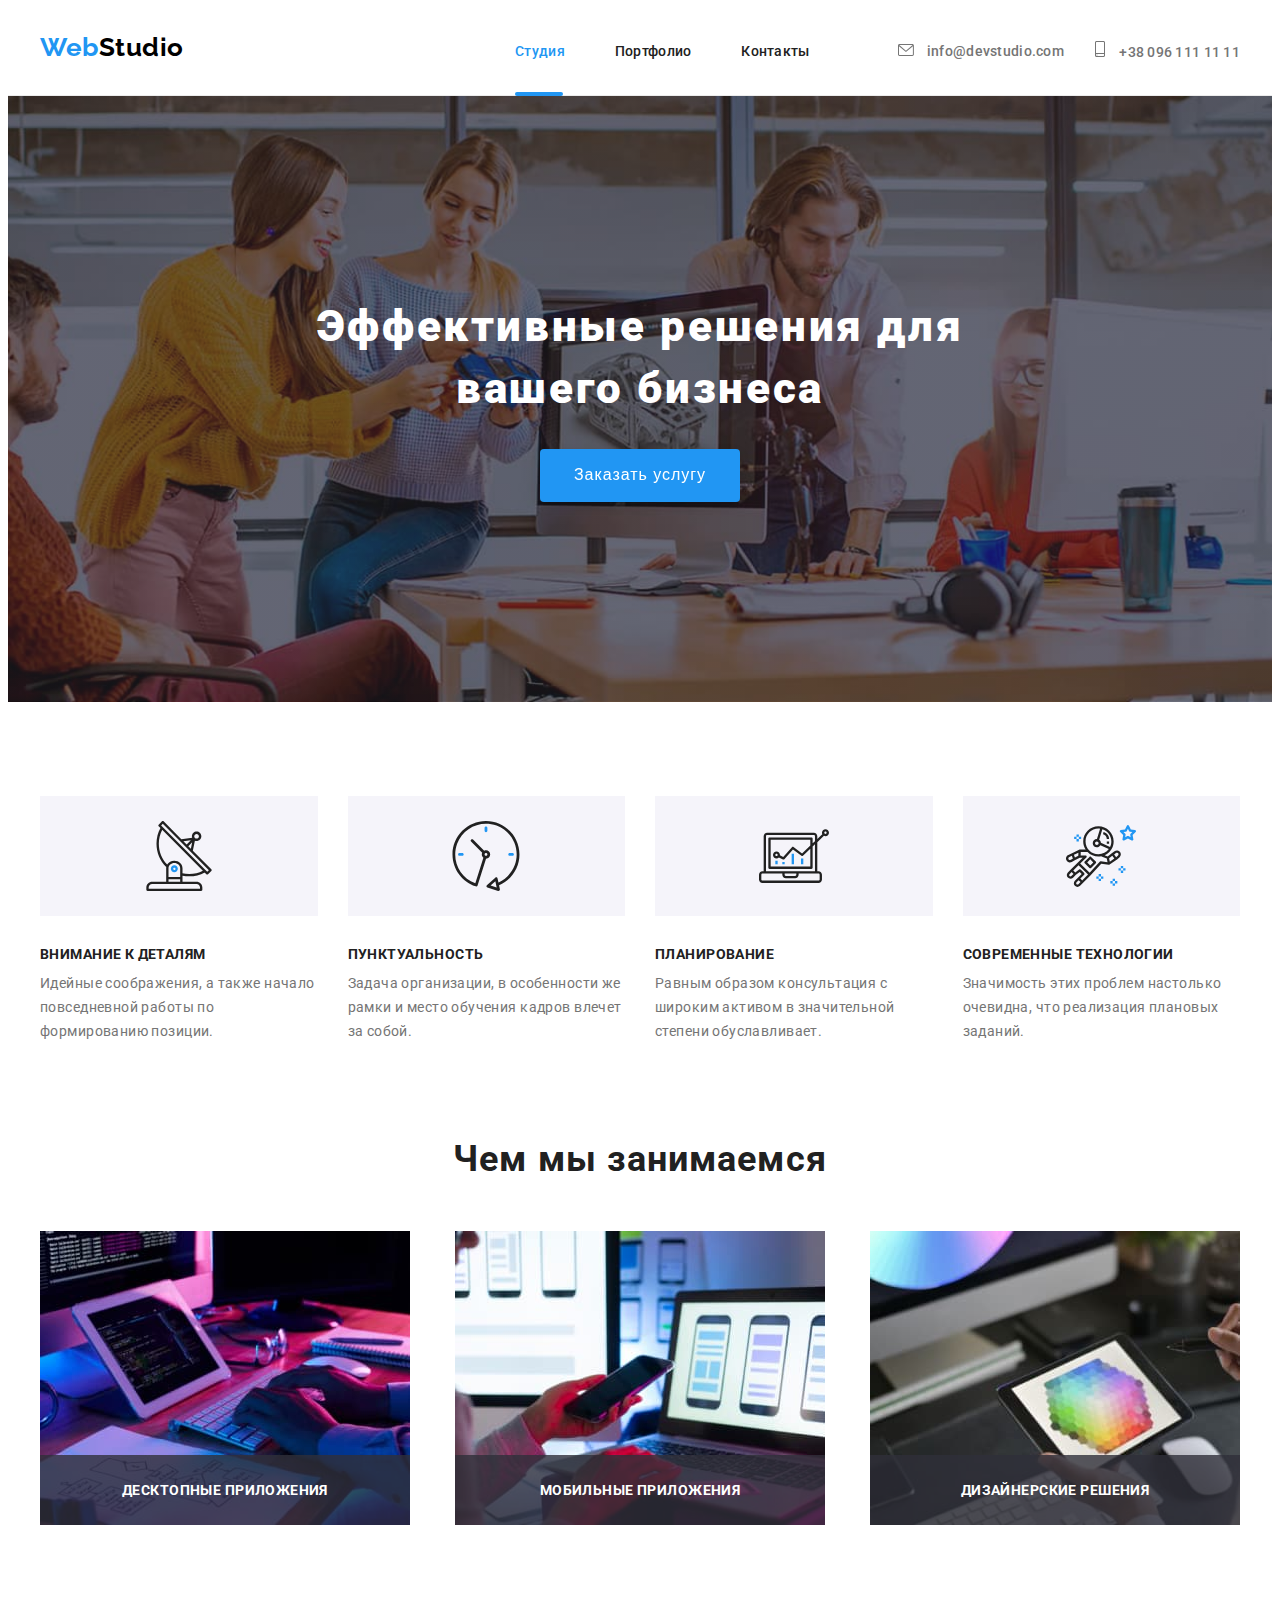
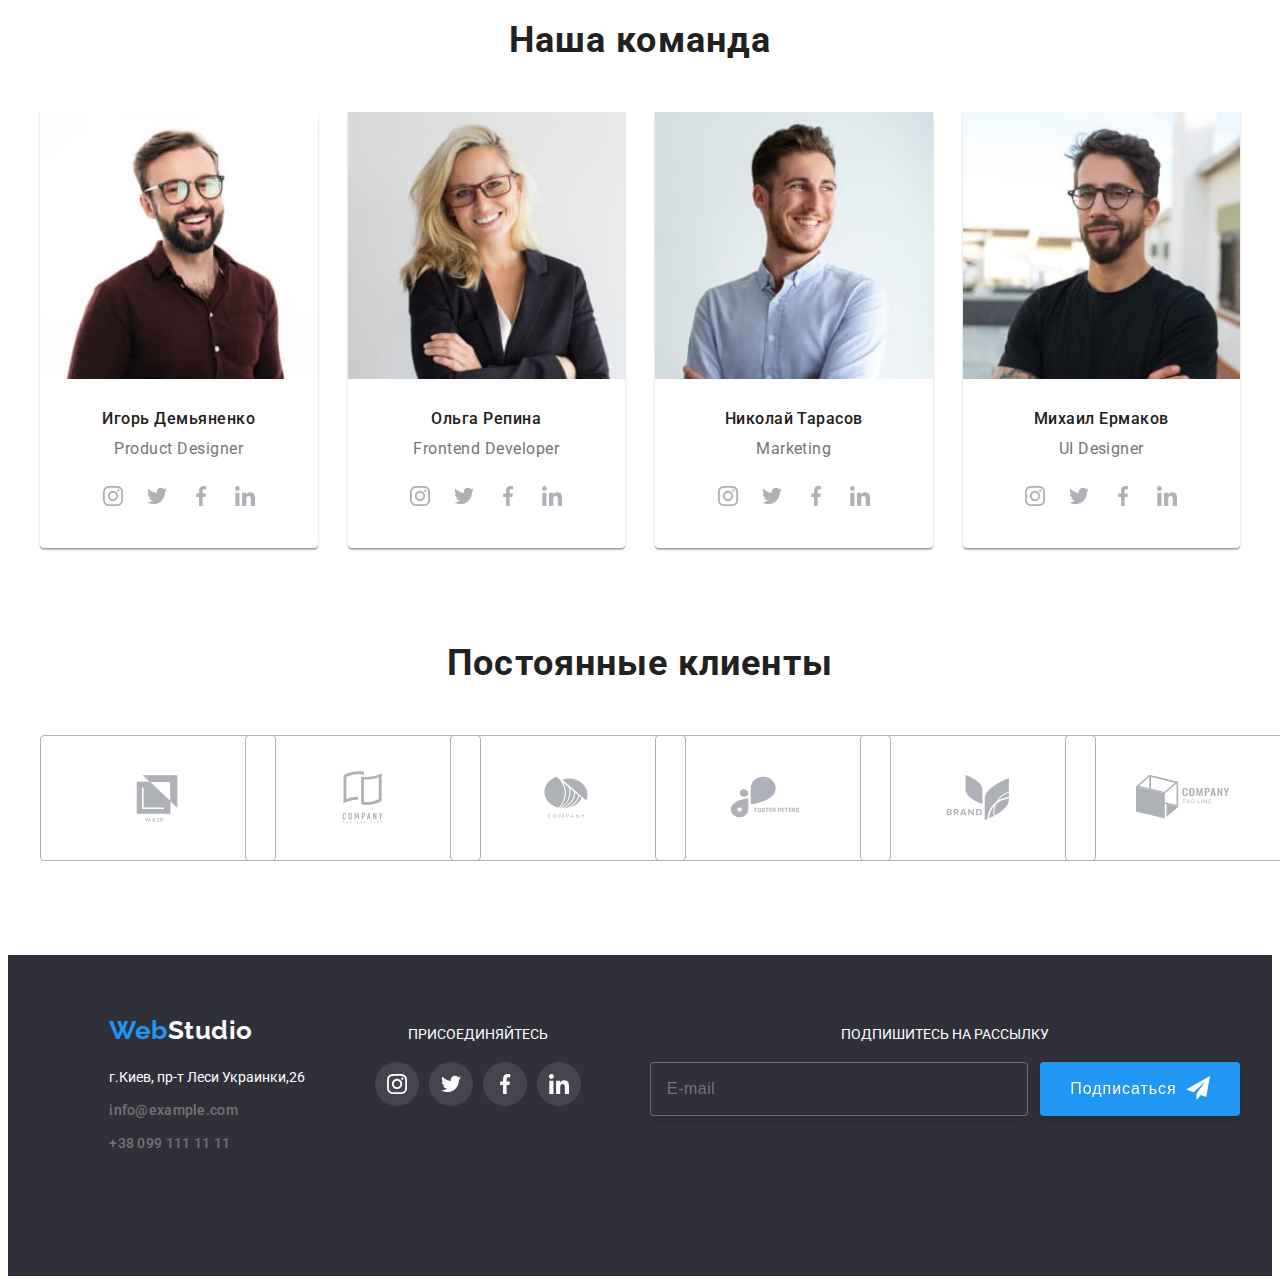
==== commit d34e6149: "Меняет стили" ====
--- a/index.html
+++ b/index.html
@@ -24,7 +24,7 @@
             <a href="/" class="basic-nav__logo"><span class="basic-nav__logo--blue">Web</span>Studio</a>
             <button type="button" class="menu-button is-open" aria-expanded="false" aria-controls="menu-container"
                 data-menu-button>
-                <svg width="24" height="16" aria-label="Переключатель мобильного меню">
+                <svg width="24" height="18" aria-label="Переключатель мобильного меню">
                     <use class="icon-menu" href="./images/icons.svg#icon-menu"></use>
                     <use class="navigation-close" href="./images/icons.svg#navigation-close"></use>
 
--- a/css/main.min.css
+++ b/css/main.min.css
@@ -1,2 +1,2 @@
-.footer-contact__link{color:#757575;font-size:14px;font-weight:500;line-height:1.2;letter-spacing:0.02em;text-decoration:none;display:-webkit-inline-box;display:-ms-inline-flexbox;display:inline-flex;-webkit-box-align:center;-ms-flex-align:center;align-items:center;-webkit-transition:color 250ms cubic-bezier(0.4, 0, 0.2, 1);transition:color 250ms cubic-bezier(0.4, 0, 0.2, 1)}.sign-up__title,.join__title{font-size:14px;line-height:1.1;text-transform:uppercase;color:#fff;margin-bottom:20px}.basic-nav__logo,.address-footer__logo{color:#000;font-family:"Raleway",sans-serif;font-size:26px;font-weight:700;line-height:1.2;letter-spacing:0.02em;text-decoration:none}.work__title,.team-work__title,.customers__title{color:#212121;font-size:36px;font-weight:700;line-height:1.2;letter-spacing:0.03em;text-align:center;margin-bottom:50px}.social-list__network,.social-footer__link{width:44px;height:44px;border-radius:50%;-webkit-transition:background-color 250ms cubic-bezier(0.4, 0, 0.2, 1);transition:background-color 250ms cubic-bezier(0.4, 0, 0.2, 1)}.hero__button,.form-sign-up__button,.modal__button{min-height:50px;min-width:200px;letter-spacing:0.06em;font-size:16px;line-height:1.9;color:#fff;border:1px solid transparent;border-radius:4px;-webkit-filter:drop-shadow(0px 4px 4px rgba(0,0,0,0.15));filter:drop-shadow(0px 4px 4px rgba(0,0,0,0.15));background-color:#2196F3;cursor:pointer;-webkit-transition:background-color 250ms cubic-bezier(0.4, 0, 0.2, 1),color 250ms cubic-bezier(0.4, 0, 0.2, 1),-webkit-box-shadow 250ms cubic-bezier(0.4, 0, 0.2, 1);transition:background-color 250ms cubic-bezier(0.4, 0, 0.2, 1),color 250ms cubic-bezier(0.4, 0, 0.2, 1),-webkit-box-shadow 250ms cubic-bezier(0.4, 0, 0.2, 1);transition:background-color 250ms cubic-bezier(0.4, 0, 0.2, 1),color 250ms cubic-bezier(0.4, 0, 0.2, 1),box-shadow 250ms cubic-bezier(0.4, 0, 0.2, 1);transition:background-color 250ms cubic-bezier(0.4, 0, 0.2, 1),color 250ms cubic-bezier(0.4, 0, 0.2, 1),box-shadow 250ms cubic-bezier(0.4, 0, 0.2, 1),-webkit-box-shadow 250ms cubic-bezier(0.4, 0, 0.2, 1)}.hero__button:hover,.hero__button:focus,.form-sign-up__button:hover,.form-sign-up__button:focus,.modal__button:hover,.modal__button:focus{background-color:#fff;color:#2196F3}body{background-color:#fff;color:#757575;font-family:"Roboto","Helvetica",sans-serif}body.modal-open{overflow:hidden}h1,h2,h3,p,ul{margin:0;padding:0;list-style:none}img{display:block;max-width:100%;height:auto}.hide{visibility:hidden;font-size:0}.container{margin:0 auto;width:1200px;padding:0 15px}@media screen and (min-width: 480px){.container{width:480px}}@media screen and (min-width: 768px){.container{width:768px}}@media screen and (min-width: 1200px){.container{width:1200px}}.section{padding:94px 0}.page-header{position:relative;border-bottom:1px solid #ECECEC}@media screen and (max-width: 767px){.basic-nav{display:-webkit-box;display:-ms-flexbox;display:flex;-webkit-box-pack:justify;-ms-flex-pack:justify;justify-content:space-between;-webkit-box-align:baseline;-ms-flex-align:baseline;align-items:baseline;padding:24px 0}}@media screen and (min-width: 768px){.basic-nav{display:-webkit-box;display:-ms-flexbox;display:flex;-webkit-box-pack:start;-ms-flex-pack:start;justify-content:flex-start;-webkit-box-align:center;-ms-flex-align:center;align-items:center;padding:24px 0}}@media screen and (min-width: 1200px){.basic-nav{padding:18px 0}}@media screen and (max-width: 767px){.site-nav{margin-bottom:302px}.site-nav__item{margin-bottom:32px}.site-nav__link{color:#212121;font-size:40px;font-weight:500;line-height:1.2;letter-spacing:0.02em;text-decoration:none;font-weight:500;position:relative;-webkit-transition:color 250ms cubic-bezier(0.4, 0, 0.2, 1);transition:color 250ms cubic-bezier(0.4, 0, 0.2, 1)}.site-nav__link:hover,.site-nav__link:focus{color:#2196F3}}@media screen and (min-width: 768px){.site-nav{display:-webkit-box;display:-ms-flexbox;display:flex;-webkit-box-pack:start;-ms-flex-pack:start;justify-content:flex-start;-webkit-box-align:stretch;-ms-flex-align:stretch;align-items:stretch;margin-left:93px;margin-right:305px}.site-nav__item:not(:last-child){margin-right:50px}.site-nav__link{color:#212121;font-size:14px;font-weight:500;line-height:1.2;letter-spacing:0.02em;text-decoration:none;position:relative;padding-bottom:32px;-webkit-transition:color 250ms cubic-bezier(0.4, 0, 0.2, 1);transition:color 250ms cubic-bezier(0.4, 0, 0.2, 1)}.site-nav__link:hover,.site-nav__link:focus{color:#2196F3}.site-nav__link--first::after{width:48px}.site-nav__link--second::after{width:78px}.site-nav__link--current{color:#2196F3}.site-nav__link--current::after{content:"";position:absolute;bottom:0;left:0;height:4px;background:#2196F3;border-radius:2px;opacity:1}}.hero{padding:200px 0;text-align:center;background-color:#2F303A;display:block;max-width:1600px;background-image:-webkit-gradient(linear, left top, right top, from(rgba(47,48,58,0.4)), to(rgba(47,48,58,0.4))),url("../images/mobile.jpg");background-image:linear-gradient(to right, rgba(47,48,58,0.4), rgba(47,48,58,0.4)),url("../images/mobile.jpg");background-repeat:no-repeat;background-position:center;background-size:cover}@media screen and (min-device-pixel-ratio: 2), screen and (-webkit-min-device-pixel-ratio: 2), screen and (min-resolution: 192dpi), screen and (min-resolution: 2dppx){.hero{background-image:-webkit-gradient(linear, left top, right top, from(rgba(47,48,58,0.4)), to(rgba(47,48,58,0.4))),url("../images/mobile2x.jpg");background-image:linear-gradient(to right, rgba(47,48,58,0.4), rgba(47,48,58,0.4)),url("../images/mobile2x.jpg")}}@media screen and (min-width: 481px){.hero{background-image:-webkit-gradient(linear, left top, right top, from(rgba(47,48,58,0.4)), to(rgba(47,48,58,0.4))),url("../images/tablet.jpg");background-image:linear-gradient(to right, rgba(47,48,58,0.4), rgba(47,48,58,0.4)),url("../images/tablet.jpg")}}@media screen and (min-width: 481px) and (min-device-pixel-ratio: 2), screen and (min-width: 481px) and (-webkit-min-device-pixel-ratio: 2), screen and (min-width: 481px) and (min-resolution: 192dpi), screen and (min-width: 481px) and (min-resolution: 2dppx){.hero{background-image:-webkit-gradient(linear, left top, right top, from(rgba(47,48,58,0.4)), to(rgba(47,48,58,0.4))),url("../images/tablet2x.jpg");background-image:linear-gradient(to right, rgba(47,48,58,0.4), rgba(47,48,58,0.4)),url("../images/tablet2x.jpg")}}@media screen and (min-width: 769px){.hero{background-image:-webkit-gradient(linear, left top, right top, from(rgba(47,48,58,0.4)), to(rgba(47,48,58,0.4))),url("../images/img.fon.jpg");background-image:linear-gradient(to right, rgba(47,48,58,0.4), rgba(47,48,58,0.4)),url("../images/img.fon.jpg")}}@media screen and (min-width: 769px) and (min-device-pixel-ratio: 2), screen and (min-width: 769px) and (-webkit-min-device-pixel-ratio: 2), screen and (min-width: 769px) and (min-resolution: 192dpi), screen and (min-width: 769px) and (min-resolution: 2dppx){.hero{background-image:-webkit-gradient(linear, left top, right top, from(rgba(47,48,58,0.4)), to(rgba(47,48,58,0.4))),url("../images/img.fon2x.jpg");background-image:linear-gradient(to right, rgba(47,48,58,0.4), rgba(47,48,58,0.4)),url("../images/img.fon2x.jpg")}}.hero__title{color:#fff;font-size:44px;font-weight:900;line-height:1.4;letter-spacing:0.06em;max-width:696px;margin:auto;margin-bottom:30px}.hero__button{display:inline-block;padding:10px 32px;text-align:center}.advantages{padding-bottom:47px}@media screen and (max-width: 1199px){.advantages{padding-bottom:60px}}@media screen and (min-width: 768px){.advantage{display:-webkit-box;display:-ms-flexbox;display:flex;-webkit-box-pack:start;-ms-flex-pack:start;justify-content:flex-start;-webkit-box-align:stretch;-ms-flex-align:stretch;align-items:stretch;-ms-flex-wrap:wrap;flex-wrap:wrap;margin:-15px}}@media screen and (min-width: 1200px){.advantage{display:-webkit-box;display:-ms-flexbox;display:flex;-webkit-box-pack:justify;-ms-flex-pack:justify;justify-content:space-between;-webkit-box-align:stretch;-ms-flex-align:stretch;align-items:stretch;-ms-flex-wrap:nowrap;flex-wrap:nowrap}}@media screen and (min-width: 768px){.advantage__item{width:calc((100% - 4 * 15px) / 2);margin:15px}}@media screen and (min-width: 1200px){.advantage__item{width:calc((100% - 8 * 15px) / 4)}}@media screen and (max-width: 767px){.advantage__item:not(:last-child){margin-bottom:30px}}.advantage__title{color:#212121;font-size:14px;font-weight:700;line-height:1.2;letter-spacing:0.03em;text-transform:uppercase;margin-bottom:10px;text-align:center}@media screen and (min-width: 768px){.advantage__title{text-align:left}}.advantage__description{font-size:14px;line-height:1.7;letter-spacing:0.03em;text-align:left}.advantage__icon{display:-webkit-box;display:-ms-flexbox;display:flex;-webkit-box-pack:center;-ms-flex-pack:center;justify-content:center;-webkit-box-align:stretch;-ms-flex-align:stretch;align-items:stretch;background-color:#F5F4FA;margin-bottom:30px;padding:25px 0}.work{padding-top:47px}@media screen and (max-width: 1199px){.work{display:none}}.work-list{display:-webkit-box;display:-ms-flexbox;display:flex;-webkit-box-pack:justify;-ms-flex-pack:justify;justify-content:space-between;-webkit-box-align:stretch;-ms-flex-align:stretch;align-items:stretch}.work-list__item{display:-webkit-box;display:-ms-flexbox;display:flex;-webkit-box-pack:start;-ms-flex-pack:start;justify-content:flex-start;-webkit-box-align:stretch;-ms-flex-align:stretch;align-items:stretch;position:relative}.work-list__box{position:absolute;display:-webkit-box;display:-ms-flexbox;display:flex;-webkit-box-pack:center;-ms-flex-pack:center;justify-content:center;-webkit-box-align:center;-ms-flex-align:center;align-items:center;bottom:0;width:370px;height:70px;background:rgba(47,48,58,0.8)}.work-list__title{font-weight:bold;font-size:14px;line-height:16px;text-align:center;letter-spacing:0.03em;text-transform:uppercase;color:#fff}.team-work{padding-top:0;background-color:var(--primary-background-color);padding-bottom:47px}@media screen and (max-width: 1199px){.team-work{padding-bottom:60px}}.team{margin:-15px}@media screen and (min-width: 768px){.team{display:-webkit-box;display:-ms-flexbox;display:flex;-webkit-box-pack:start;-ms-flex-pack:start;justify-content:flex-start;-webkit-box-align:stretch;-ms-flex-align:stretch;align-items:stretch;-ms-flex-wrap:wrap;flex-wrap:wrap}}@media screen and (min-width: 1200px){.team{display:-webkit-box;display:-ms-flexbox;display:flex;-webkit-box-pack:justify;-ms-flex-pack:justify;justify-content:space-between;-webkit-box-align:stretch;-ms-flex-align:stretch;align-items:stretch;-ms-flex-wrap:nowrap;flex-wrap:nowrap}}.team__item{background-color:var(--primary-white-color);border-radius:0px 0px 4px 4px;-webkit-box-shadow:0px 1px 3px rgba(0,0,0,0.12),0px 1px 1px rgba(0,0,0,0.14),0px 2px 1px rgba(0,0,0,0.2);box-shadow:0px 1px 3px rgba(0,0,0,0.12),0px 1px 1px rgba(0,0,0,0.14),0px 2px 1px rgba(0,0,0,0.2)}@media screen and (min-width: 768px){.team__item{width:calc((100% - 4 * 15px) / 2);margin:15px}}.team-members{text-align:center;margin-top:30px;margin-bottom:30px}.team-members__name{color:#212121;font-size:16px;font-weight:500;line-height:1.2;letter-spacing:0.03em;margin-bottom:10px}.team-members__profession{font-size:16px;line-height:1.2;letter-spacing:0.03em;margin-bottom:16px}.customers{padding-top:47px}.customers-list{display:-webkit-box;display:-ms-flexbox;display:flex;-webkit-box-pack:center;-ms-flex-pack:center;justify-content:center;-webkit-box-align:center;-ms-flex-align:center;align-items:center;-ms-flex-wrap:wrap;flex-wrap:wrap}@media screen and (min-width: 768px){.customers-list{display:-webkit-box;display:-ms-flexbox;display:flex;-webkit-box-pack:center;-ms-flex-pack:center;justify-content:center;-webkit-box-align:center;-ms-flex-align:center;align-items:center;-ms-flex-wrap:wrap;flex-wrap:wrap}}@media screen and (min-width: 1200px){.customers-list{display:-webkit-box;display:-ms-flexbox;display:flex;-webkit-box-pack:justify;-ms-flex-pack:justify;justify-content:space-between;-webkit-box-align:stretch;-ms-flex-align:stretch;align-items:stretch;margin:-15px}}.customers-list__link:hover .customers-list__icon,.customers-list__link:focus .customers-list__icon{fill:#2196F3}.customers-list__item{width:calc((100% - 4 * 15px) / 2);margin-bottom:30px}@media screen and (min-width: 768px){.customers-list__item{width:calc((100% - 6 * 15px) / 3)}}@media screen and (min-width: 1200px){.customers-list__item{width:calc((100% - 12 * 15px) / 6)}}.customers-list__link{display:-webkit-box;display:-ms-flexbox;display:flex;-webkit-box-pack:center;-ms-flex-pack:center;justify-content:center;-webkit-box-align:center;-ms-flex-align:center;align-items:center;width:170px;height:92px;padding:16px 32px;border:1px solid #AFB1B8;border-radius:4px;-webkit-transition:border 250ms cubic-bezier(0.4, 0, 0.2, 1);transition:border 250ms cubic-bezier(0.4, 0, 0.2, 1)}.customers-list__link:hover,.customers-list__link:focus{border:1px solid #2196F3}.customers-list__icon{fill:#AFB1B8;-webkit-transition:fill 250ms cubic-bezier(0.4, 0, 0.2, 1);transition:fill 250ms cubic-bezier(0.4, 0, 0.2, 1)}@media screen and (min-width: 768px){.projects{display:-webkit-box;display:-ms-flexbox;display:flex;-webkit-box-pack:start;-ms-flex-pack:start;justify-content:flex-start;-webkit-box-align:stretch;-ms-flex-align:stretch;align-items:stretch;-ms-flex-wrap:wrap;flex-wrap:wrap;margin:-15px}}.projects__item{display:-webkit-box;display:-ms-flexbox;display:flex;-webkit-box-orient:vertical;-webkit-box-direction:normal;-ms-flex-direction:column;flex-direction:column;cursor:pointer;-webkit-transition:-webkit-box-shadow 250ms cubic-bezier(0.4, 0, 0.2, 1);transition:-webkit-box-shadow 250ms cubic-bezier(0.4, 0, 0.2, 1);transition:box-shadow 250ms cubic-bezier(0.4, 0, 0.2, 1);transition:box-shadow 250ms cubic-bezier(0.4, 0, 0.2, 1), -webkit-box-shadow 250ms cubic-bezier(0.4, 0, 0.2, 1)}@media screen and (max-width: 768px){.projects__item:not(:last-child){margin-bottom:30px}}@media screen and (min-width: 768px){.projects__item{width:calc((100% - 4 * 15px) / 2);margin:15px}}.projects__item:hover,.projects__item:focus{-webkit-box-shadow:0px 1px 1px rgba(0,0,0,0.12),0px 4px 4px rgba(0,0,0,0.06),1px 4px 6px rgba(0,0,0,0.16);box-shadow:0px 1px 1px rgba(0,0,0,0.12),0px 4px 4px rgba(0,0,0,0.06),1px 4px 6px rgba(0,0,0,0.16)}@media screen and (min-width: 1200px){.projects__item{width:calc((100% - 6 * 15px) / 3);margin:15px}.projects__item:not(:nth-last-child(-n+3)){margin-bottom:30px}}.projects__thumb{position:relative;overflow:hidden}.projects__overlay{display:inline-block;position:absolute;padding:63px 24px;top:0;left:0;width:100%;height:100%;-webkit-transform:translateY(100%);transform:translateY(100%);background-color:rgba(33,150,243,0.9);opacity:0;-webkit-transition:all 250ms cubic-bezier(0.4, 0, 0.2, 1);transition:all 250ms cubic-bezier(0.4, 0, 0.2, 1)}.projects__item:hover .projects__overlay{-webkit-transform:translateY(0);transform:translateY(0);opacity:1}.projects__content{font-size:18px;line-height:1.5;letter-spacing:0.03em;text-align:left;color:#fff}.projects__caption{padding:20px 24px;border:1px solid #eee;border-top:none;-webkit-box-flex:1;-ms-flex-positive:1;flex-grow:1}.projects__title{color:#212121;font-size:18px;font-weight:700;line-height:2;letter-spacing:0.06em;margin-bottom:4px}.projects__description{font-size:16px;line-height:1.9;letter-spacing:0.03em;margin-bottom:20px}.footer{background-color:#2F303A;padding-top:60px;padding-bottom:60px}@media screen and (min-width: 768px){.footer-content{display:-webkit-box;display:-ms-flexbox;display:flex;-webkit-box-pack:start;-ms-flex-pack:start;justify-content:flex-start;-webkit-box-align:baseline;-ms-flex-align:baseline;align-items:baseline;-ms-flex-wrap:wrap;flex-wrap:wrap}}@media screen and (min-width: 1200px){.footer-content{display:-webkit-box;display:-ms-flexbox;display:flex;-webkit-box-pack:start;-ms-flex-pack:start;justify-content:flex-start;-webkit-box-align:baseline;-ms-flex-align:baseline;align-items:baseline}}.address-footer{margin-left:auto;margin-right:auto;margin-bottom:60px;text-align:center}@media screen and (min-width: 768px){.address-footer{text-align:left}}@media screen and (max-width: 1199px){.address-footer{margin-left:0}}.footer-contact{font-size:14px;line-height:1.7;font-style:normal}.footer-contact__item{margin-bottom:9px;display:block}.footer-contact__item:last-child{margin-bottom:0}.footer-contact__address-link{color:#fff;text-decoration:none;-webkit-transition:color 250ms cubic-bezier(0.4, 0, 0.2, 1);transition:color 250ms cubic-bezier(0.4, 0, 0.2, 1)}.footer-contact__address-link:hover,.footer-contact__address-link:focus{color:#2196F3}.footer-contact__link:hover,.footer-contact__link:focus{color:#2196F3}.backdrop{position:fixed;top:0;left:0;width:100%;height:100%;background-color:rgba(0,0,0,0.2);opacity:1;-webkit-transition:opacity 250ms cubic-bezier(0.4, 0, 0.2, 1);transition:opacity 250ms cubic-bezier(0.4, 0, 0.2, 1);overflow-y:scroll;padding:94px 15px}.backdrop.is-hidden{visibility:visible;opacity:0;pointer-events:none}.backdrop.is-hidden .modal{-webkit-transform:translate(-50%, -50%) scale(0.5);transform:translate(-50%, -50%) scale(0.5)}.modal{position:absolute;top:50%;left:50%;-webkit-transform:translate(-50%, -50%) scale(1);transform:translate(-50%, -50%) scale(1);background-color:#fff;-webkit-box-shadow:0px 1px 3px rgba(0,0,0,0.12),0px 1px 1px rgba(0,0,0,0.14),0px 2px 1px rgba(0,0,0,0.2);box-shadow:0px 1px 3px rgba(0,0,0,0.12),0px 1px 1px rgba(0,0,0,0.14),0px 2px 1px rgba(0,0,0,0.2);border-radius:4px;padding:40px;-webkit-transition:-webkit-transform 250ms cubic-bezier(0.4, 0, 0.2, 1);transition:-webkit-transform 250ms cubic-bezier(0.4, 0, 0.2, 1);transition:transform 250ms cubic-bezier(0.4, 0, 0.2, 1);transition:transform 250ms cubic-bezier(0.4, 0, 0.2, 1), -webkit-transform 250ms cubic-bezier(0.4, 0, 0.2, 1)}@media screen and (min-width: 768px){.modal{max-width:450px;width:100%}}@media screen and (min-width: 1200px){.modal{max-width:528px;width:100%}}.modal__title{font-size:20px;font-weight:700;line-height:1.1;letter-spacing:0.03em;color:#000;margin-bottom:12px}.modal__close-button{position:absolute;display:-webkit-box;display:-ms-flexbox;display:flex;-webkit-box-pack:center;-ms-flex-pack:center;justify-content:center;-webkit-box-align:center;-ms-flex-align:center;align-items:center;padding:0;cursor:pointer;width:30px;height:30px;top:8px;right:8px;background-color:#fff;border:1px solid rgba(0,0,0,0.1);border-radius:50px}.modal__close-button:hover .modal__icon,.modal__close-button:hover .modal__icon{fill:#2196F3}.modal__icon{-webkit-transition:fill 250ms cubic-bezier(0.4, 0, 0.2, 1);transition:fill 250ms cubic-bezier(0.4, 0, 0.2, 1)}.header-contact__link{color:#757575;font-size:24px;font-weight:500;line-height:1.2;letter-spacing:0.02em;text-decoration:none;-webkit-transition:all 250ms cubic-bezier(0.4, 0, 0.2, 1);transition:all 250ms cubic-bezier(0.4, 0, 0.2, 1)}.header-contact__link:hover,.header-contact__link:focus{color:#2196F3}@media screen and (max-width: 767px){.header-contact{display:-webkit-box;display:-ms-flexbox;display:flex;-webkit-box-pack:start;-ms-flex-pack:start;justify-content:flex-start;-webkit-box-align:stretch;-ms-flex-align:stretch;align-items:stretch;-webkit-box-orient:vertical;-webkit-box-direction:reverse;-ms-flex-direction:column-reverse;flex-direction:column-reverse;margin-bottom:64px}.header-contact__icon{visibility:hidden}.header-contact__link:hover,.header-contact__link:focus{color:#2196F3;font-size:34px}}@media screen and (min-width: 768px){.header-contact{position:absolute;left:70%;top:-60%}.header-contact__item{margin-bottom:10px}.header-contact__link{font-size:14px}.header-contact__link:hover .header-contact__icon,.header-contact__link:focus .header-contact__icon{fill:#2196F3}.header-contact__icon,.header-contact__icon{fill:#757575;margin-right:10px;-webkit-transition:fill 250ms cubic-bezier(0.4, 0, 0.2, 1);transition:fill 250ms cubic-bezier(0.4, 0, 0.2, 1)}}@media screen and (min-width: 1200px){.header-contact{position:static;display:-webkit-box;display:-ms-flexbox;display:flex;-webkit-box-pack:start;-ms-flex-pack:start;justify-content:flex-start;-webkit-box-align:stretch;-ms-flex-align:stretch;align-items:stretch}.header-contact__item:not(:first-child){margin-left:30px}}@media screen and (min-width: 480px){.filters{display:-webkit-box;display:-ms-flexbox;display:flex;-webkit-box-pack:start;-ms-flex-pack:start;justify-content:flex-start;-webkit-box-align:stretch;-ms-flex-align:stretch;align-items:stretch;-ms-flex-wrap:wrap;flex-wrap:wrap}}@media screen and (min-width: 768px){.filters{display:-webkit-box;display:-ms-flexbox;display:flex;-webkit-box-pack:center;-ms-flex-pack:center;justify-content:center;-webkit-box-align:stretch;-ms-flex-align:stretch;align-items:stretch;-ms-flex-wrap:nowrap;flex-wrap:nowrap}}.filters__item:not(:last-child){margin-right:8px}.filters__button{display:inline-block;border-radius:4px;padding:6px 22px;min-width:73px;text-align:center;margin-bottom:50px;color:#212121;background-color:#F5F4FA;border:1px solid transparent;cursor:pointer;font-family:inherit;font-size:16px;line-height:1.6;-webkit-transition:all 250ms cubic-bezier(0.4, 0, 0.2, 1);transition:all 250ms cubic-bezier(0.4, 0, 0.2, 1);margin-bottom:40px}@media screen and (min-width: 768px){.filters__button{margin-bottom:30px}}@media screen and (min-width: 1200px){.filters__button{margin-bottom:50px}}.filters__button:hover,.filters__button:focus{color:#fff;background-color:#2196F3;-webkit-box-shadow:0px 3px 1px rgba(0,0,0,0.1),0px 1px 2px rgba(0,0,0,0.08),0px 2px 2px rgba(0,0,0,0.12);box-shadow:0px 3px 1px rgba(0,0,0,0.1),0px 1px 2px rgba(0,0,0,0.08),0px 2px 2px rgba(0,0,0,0.12)}@media screen and (min-width: 1200px){.sign-up{margin-left:auto}}@media screen and (max-width: 767px){.sign-up__title{text-align:center}}@media screen and (min-width: 768px){.sign-up__title{-webkit-transform:translateX(55%);transform:translateX(55%)}}@media screen and (min-width: 1200px){.sign-up__title{-webkit-transform:translateX(0);transform:translateX(0)}}@media screen and (min-width: 768px){.form-sign-up{display:-webkit-box;display:-ms-flexbox;display:flex;-webkit-box-pack:center;-ms-flex-pack:center;justify-content:center;-webkit-box-align:center;-ms-flex-align:center;align-items:center;-webkit-box-orient:vertical;-webkit-box-direction:normal;-ms-flex-direction:column;flex-direction:column}}@media screen and (min-width: 1200px){.form-sign-up{display:-webkit-box;display:-ms-flexbox;display:flex;-webkit-box-pack:start;-ms-flex-pack:start;justify-content:flex-start;-webkit-box-align:stretch;-ms-flex-align:stretch;align-items:stretch;-webkit-box-orient:horizontal;-webkit-box-direction:normal;-ms-flex-direction:row;flex-direction:row}}.form-sign-up__input{height:50px;width:100%;margin-bottom:20px;border:1px solid rgba(255,255,255,0.3);-webkit-filter:drop-shadow(0px 4px 4px rgba(0,0,0,0.15));filter:drop-shadow(0px 4px 4px rgba(0,0,0,0.15));border-radius:4px;background:#2f303a;padding-left:16px;cursor:pointer;font-size:16px;line-height:1.2;letter-spacing:0.03em;color:rgba(255,255,255,0.6);color:#fff;-webkit-transition:border 250ms cubic-bezier(0.4, 0, 0.2, 1);transition:border 250ms cubic-bezier(0.4, 0, 0.2, 1)}@media screen and (min-width: 768px){.form-sign-up__input{width:450px;-webkit-transform:translateX(30%);transform:translateX(30%)}}@media screen and (min-width: 1200px){.form-sign-up__input{width:358px;margin-right:12px;margin-bottom:0;-webkit-transform:translateX(0);transform:translateX(0)}}.form-sign-up__input:hover{border-color:#2196F3}.form-sign-up__button{position:relative;padding:10px 62px 10px 29px}@media screen and (max-width: 1199px){.form-sign-up__button{-webkit-transform:translateX(60%);transform:translateX(60%)}}.form-sign-up__button:hover .form-sign-up__icon,.form-sign-up__button:focus .form-sign-up__icon{fill:#2196F3}.form-sign-up__icon{fill:#fff;position:absolute;top:13px;right:29px;-webkit-transition:fill 250ms cubic-bezier(0.4, 0, 0.2, 1);transition:fill 250ms cubic-bezier(0.4, 0, 0.2, 1)}.form-field{display:-webkit-box;display:-ms-flexbox;display:flex;-webkit-box-pack:start;-ms-flex-pack:start;justify-content:flex-start;-webkit-box-align:stretch;-ms-flex-align:stretch;align-items:stretch;-webkit-box-orient:vertical;-webkit-box-direction:normal;-ms-flex-direction:column;flex-direction:column;text-align:left;margin-bottom:10px}.form-field__label{font-size:12px;line-height:1.2;margin-bottom:5px}.form-field__box{position:relative}.form-field__input{width:100%;border:1px solid rgba(33,33,33,0.2);border-radius:4px;padding:13px 20px 13px 42px;-webkit-transition:border 250ms cubic-bezier(0.4, 0, 0.2, 1);transition:border 250ms cubic-bezier(0.4, 0, 0.2, 1)}.form-field__input:hover,.form-field__input:focus{border-color:#2196F3;cursor:pointer}.form-field__icon{position:absolute;top:50%;left:5%;-webkit-transform:translate(-50%, -50%);transform:translate(-50%, -50%);-webkit-transition:fill 250ms cubic-bezier(0.4, 0, 0.2, 1);transition:fill 250ms cubic-bezier(0.4, 0, 0.2, 1)}.form-field__input:hover ~ .form-field__icon,.form-field__input:focus ~ .form-field__icon{fill:#2196F3}.form-field__textarea{resize:none;width:100%;height:120px;border:1px solid rgba(33,33,33,0.2);border-radius:4px;font-size:14px;margin-bottom:20px;padding:12px 16px;-webkit-transition:border-color 250ms cubic-bezier(0.4, 0, 0.2, 1);transition:border-color 250ms cubic-bezier(0.4, 0, 0.2, 1)}.form-field__textarea:hover,.form-field__textarea:focus{border-color:#2196F3;cursor:pointer}.checkbox{text-align:left;font-size:14px;line-height:1.7;letter-spacing:0.03em;display:-webkit-box;display:-ms-flexbox;display:flex;-webkit-box-pack:center;-ms-flex-pack:center;justify-content:center;-webkit-box-align:center;-ms-flex-align:center;align-items:center;margin-bottom:30px}@media screen and (max-width: 1199px){.checkbox{font-size:12px}}.checkbox__input{position:absolute;clip:rect(0 0 0 0);width:1px;height:1px;margin:-1px;-webkit-transition:all 250ms cubic-bezier(0.4, 0, 0.2, 1);transition:all 250ms cubic-bezier(0.4, 0, 0.2, 1)}.checkbox__icon{fill:#fff;border:solid #000;border-radius:2px;margin-right:9px;-webkit-transition:fill 250ms cubic-bezier(0.4, 0, 0.2, 1);transition:fill 250ms cubic-bezier(0.4, 0, 0.2, 1)}.checkbox__input:checked+.checkbox__icon{background-color:#2196F3;fill:#2196F3;border:solid #2196F3}.checkbox__link{color:#2196F3;margin-left:3px}.modal__button{-webkit-box-shadow:0px 4px 4px rgba(0,0,0,0.15);box-shadow:0px 4px 4px rgba(0,0,0,0.15);display:inline-block;padding:10px 32px;text-align:center}.basic-nav__logo--blue{color:#2196F3}.address-footer__logo{display:block;margin-bottom:20px}.address-footer__logo--blue{color:#2196F3}.address-footer__logo--white{color:#fff}.social-list{display:-webkit-box;display:-ms-flexbox;display:flex;-webkit-box-pack:center;-ms-flex-pack:center;justify-content:center;-webkit-box-align:stretch;-ms-flex-align:stretch;align-items:stretch;padding-left:30px;padding-right:30px}.social-list__network{display:-webkit-box;display:-ms-flexbox;display:flex;-webkit-box-pack:center;-ms-flex-pack:center;justify-content:center;-webkit-box-align:center;-ms-flex-align:center;align-items:center}.social-list__network:focus,.social-list__network:hover{background-color:#2196F3}.social-list__icon{fill:#AFB1B8;-webkit-transition:fill 250ms cubic-bezier(0.4, 0, 0.2, 1);transition:fill 250ms cubic-bezier(0.4, 0, 0.2, 1)}.social-list__network:hover .social-list__icon,.social-list__network:focus .social-list__icon{fill:#fff}.join__title{text-align:center}.social-footer{display:-webkit-box;display:-ms-flexbox;display:flex;-webkit-box-pack:center;-ms-flex-pack:center;justify-content:center;-webkit-box-align:stretch;-ms-flex-align:stretch;align-items:stretch;margin-bottom:60px}.social-footer__item:not(:last-child){margin-right:10px}.social-footer__link{display:-webkit-box;display:-ms-flexbox;display:flex;-webkit-box-pack:center;-ms-flex-pack:center;justify-content:center;-webkit-box-align:center;-ms-flex-align:center;align-items:center;background-color:#FFFFFF1A}.social-footer__link:hover,.social-footer__link:focus{background-color:#2196F3}.social-footer__icon{fill:#fff}.mobile-list{display:-webkit-box;display:-ms-flexbox;display:flex;-webkit-box-pack:center;-ms-flex-pack:center;justify-content:center;-webkit-box-align:center;-ms-flex-align:center;align-items:center}.mobile-list__item{border:5 px solid #757575}.mobile-list__link{font-size:18px;line-height:1.2;letter-spacing:0.02em;color:#2196F3;text-decoration:none;padding:0 20px;border-right:1px solid #757575}@media screen and (min-width: 768px){.mobile-list{display:none}}.menu-button{display:-webkit-box;display:-ms-flexbox;display:flex;-webkit-box-pack:center;-ms-flex-pack:center;justify-content:center;-webkit-box-align:center;-ms-flex-align:center;align-items:center;margin:0;padding:0;border:none;background-color:transparent;z-index:999}.menu-button:hover,.menu-button:focus{fill:#2196F3}@media screen and (min-width: 768px){.menu-button{display:none}}.icon-menu .navigation-close{-webkit-transition:fill 250ms cubic-bezier(0.4, 0, 0.2, 1);transition:fill 250ms cubic-bezier(0.4, 0, 0.2, 1)}.menu-button .navigation-close{display:none}.menu-button.is-open .navigation-close{display:block}.menu-button.is-open .icon-menu{display:none}.menu-container{background-color:#fff;z-index:998}@media screen and (max-width: 767px){.menu-container{display:none;position:absolute;top:0;left:0;width:100%;padding:48px 40px;font-size:40px}.menu-container.is-open{display:block}}@media screen and (min-width: 767px){.menu-container{position:relative}}@media screen and (min-width: 1200px){.menu-container{display:-webkit-box;display:-ms-flexbox;display:flex;-webkit-box-pack:start;-ms-flex-pack:start;justify-content:flex-start;-webkit-box-align:baseline;-ms-flex-align:baseline;align-items:baseline;position:static}}
+.footer-contact__link{color:#757575;font-size:14px;font-weight:500;line-height:1.2;letter-spacing:0.02em;text-decoration:none;display:-webkit-inline-box;display:-ms-inline-flexbox;display:inline-flex;-webkit-box-align:center;-ms-flex-align:center;align-items:center;-webkit-transition:color 250ms cubic-bezier(0.4, 0, 0.2, 1);transition:color 250ms cubic-bezier(0.4, 0, 0.2, 1)}.sign-up__title,.join__title{font-size:14px;line-height:1.1;text-transform:uppercase;color:#fff;margin-bottom:20px}.basic-nav__logo,.address-footer__logo{color:#000;font-family:"Raleway",sans-serif;font-size:26px;font-weight:700;line-height:1.2;letter-spacing:0.02em;text-decoration:none}.work__title,.team-work__title,.customers__title{color:#212121;font-size:36px;font-weight:700;line-height:1.2;letter-spacing:0.03em;text-align:center;margin-bottom:50px}@media screen and (max-width: 1199px){.work__title,.team-work__title,.customers__title{font-size:28px;line-height:1.1;margin-bottom:30px}}.social-list__network,.social-footer__link{width:44px;height:44px;border-radius:50%;-webkit-transition:background-color 250ms cubic-bezier(0.4, 0, 0.2, 1);transition:background-color 250ms cubic-bezier(0.4, 0, 0.2, 1)}.hero__button,.form-sign-up__button,.modal__button{min-height:50px;min-width:200px;letter-spacing:0.06em;font-size:16px;line-height:1.9;color:#fff;border:1px solid transparent;border-radius:4px;-webkit-filter:drop-shadow(0px 4px 4px rgba(0,0,0,0.15));filter:drop-shadow(0px 4px 4px rgba(0,0,0,0.15));background-color:#2196F3;cursor:pointer;-webkit-transition:background-color 250ms cubic-bezier(0.4, 0, 0.2, 1),color 250ms cubic-bezier(0.4, 0, 0.2, 1),-webkit-box-shadow 250ms cubic-bezier(0.4, 0, 0.2, 1);transition:background-color 250ms cubic-bezier(0.4, 0, 0.2, 1),color 250ms cubic-bezier(0.4, 0, 0.2, 1),-webkit-box-shadow 250ms cubic-bezier(0.4, 0, 0.2, 1);transition:background-color 250ms cubic-bezier(0.4, 0, 0.2, 1),color 250ms cubic-bezier(0.4, 0, 0.2, 1),box-shadow 250ms cubic-bezier(0.4, 0, 0.2, 1);transition:background-color 250ms cubic-bezier(0.4, 0, 0.2, 1),color 250ms cubic-bezier(0.4, 0, 0.2, 1),box-shadow 250ms cubic-bezier(0.4, 0, 0.2, 1),-webkit-box-shadow 250ms cubic-bezier(0.4, 0, 0.2, 1)}.hero__button:hover,.hero__button:focus,.form-sign-up__button:hover,.form-sign-up__button:focus,.modal__button:hover,.modal__button:focus{background-color:#fff;color:#2196F3}body{background-color:#fff;color:#757575;font-family:"Roboto","Helvetica",sans-serif}body.modal-open{overflow:hidden}h1,h2,h3,p,ul{margin:0;padding:0;list-style:none}img{display:block;max-width:100%;height:auto}.hide{visibility:hidden;font-size:0}.container{margin:0 auto;padding:0 15px}@media screen and (min-width: 480px){.container{width:480px}}@media screen and (min-width: 768px){.container{width:768px}}@media screen and (min-width: 1200px){.container{width:1200px}}.section{padding:94px 0}.page-header{position:relative;border-bottom:1px solid #ECECEC;padding:0 15px}@media screen and (max-width: 767px){.basic-nav{display:-webkit-box;display:-ms-flexbox;display:flex;-webkit-box-pack:justify;-ms-flex-pack:justify;justify-content:space-between;-webkit-box-align:baseline;-ms-flex-align:baseline;align-items:baseline;padding:16px 0}}@media screen and (min-width: 768px){.basic-nav{display:-webkit-box;display:-ms-flexbox;display:flex;-webkit-box-pack:justify;-ms-flex-pack:justify;justify-content:space-between;-webkit-box-align:baseline;-ms-flex-align:baseline;align-items:baseline;padding:26px 0}}@media screen and (min-width: 1200px){.basic-nav{padding:24px 0}}@media screen and (max-width: 767px){.site-nav{margin-bottom:302px}.site-nav__item{margin-bottom:32px}}@media screen and (min-width: 768px){.site-nav{display:-webkit-box;display:-ms-flexbox;display:flex;-webkit-box-pack:justify;-ms-flex-pack:justify;justify-content:space-between;-webkit-box-align:baseline;-ms-flex-align:baseline;align-items:baseline}}.site-nav__item:not(:last-child){margin-right:50px}.site-nav__link{color:#212121;font-size:14px;font-weight:500;line-height:1.2;letter-spacing:0.02em;text-decoration:none;position:relative;padding-bottom:37px;-webkit-transition:color 250ms cubic-bezier(0.4, 0, 0.2, 1);transition:color 250ms cubic-bezier(0.4, 0, 0.2, 1)}@media screen and (max-width: 767px){.site-nav__link{font-size:40px}}@media screen and (min-width: 768px) and (max-width: 1199px){.site-nav__link{padding-bottom:67px}}.site-nav__link:hover,.site-nav__link:focus{color:#2196F3}@media screen and (min-width: 768px){.site-nav__link--first::after{width:48px}.site-nav__link--second::after{width:78px}}.site-nav__link--current{color:#2196F3}.site-nav__link--current::after{content:"";position:absolute;bottom:0;left:0;height:4px;background:#2196F3;border-radius:2px;opacity:1}.hero{padding:200px 0;text-align:center;background-color:#2F303A;display:block;max-width:1600px;background-image:-webkit-gradient(linear, left top, right top, from(rgba(47,48,58,0.4)), to(rgba(47,48,58,0.4))),url("../images/mobile.jpg");background-image:linear-gradient(to right, rgba(47,48,58,0.4), rgba(47,48,58,0.4)),url("../images/mobile.jpg");background-repeat:no-repeat;background-position:center;background-size:cover}@media screen and (min-device-pixel-ratio: 2), screen and (-webkit-min-device-pixel-ratio: 2), screen and (min-resolution: 192dpi), screen and (min-resolution: 2dppx){.hero{background-image:-webkit-gradient(linear, left top, right top, from(rgba(47,48,58,0.4)), to(rgba(47,48,58,0.4))),url("../images/mobile2x.jpg");background-image:linear-gradient(to right, rgba(47,48,58,0.4), rgba(47,48,58,0.4)),url("../images/mobile2x.jpg")}}@media screen and (min-width: 481px){.hero{background-image:-webkit-gradient(linear, left top, right top, from(rgba(47,48,58,0.4)), to(rgba(47,48,58,0.4))),url("../images/tablet.jpg");background-image:linear-gradient(to right, rgba(47,48,58,0.4), rgba(47,48,58,0.4)),url("../images/tablet.jpg")}}@media screen and (min-width: 481px) and (min-device-pixel-ratio: 2), screen and (min-width: 481px) and (-webkit-min-device-pixel-ratio: 2), screen and (min-width: 481px) and (min-resolution: 192dpi), screen and (min-width: 481px) and (min-resolution: 2dppx){.hero{background-image:-webkit-gradient(linear, left top, right top, from(rgba(47,48,58,0.4)), to(rgba(47,48,58,0.4))),url("../images/tablet2x.jpg");background-image:linear-gradient(to right, rgba(47,48,58,0.4), rgba(47,48,58,0.4)),url("../images/tablet2x.jpg")}}@media screen and (min-width: 769px){.hero{background-image:-webkit-gradient(linear, left top, right top, from(rgba(47,48,58,0.4)), to(rgba(47,48,58,0.4))),url("../images/img.fon.jpg");background-image:linear-gradient(to right, rgba(47,48,58,0.4), rgba(47,48,58,0.4)),url("../images/img.fon.jpg")}}@media screen and (min-width: 769px) and (min-device-pixel-ratio: 2), screen and (min-width: 769px) and (-webkit-min-device-pixel-ratio: 2), screen and (min-width: 769px) and (min-resolution: 192dpi), screen and (min-width: 769px) and (min-resolution: 2dppx){.hero{background-image:-webkit-gradient(linear, left top, right top, from(rgba(47,48,58,0.4)), to(rgba(47,48,58,0.4))),url("../images/img.fon2x.jpg");background-image:linear-gradient(to right, rgba(47,48,58,0.4), rgba(47,48,58,0.4)),url("../images/img.fon2x.jpg")}}.hero__title{color:#fff;font-size:44px;font-weight:900;line-height:1.4;letter-spacing:0.06em;max-width:696px;margin:auto;margin-bottom:30px}@media screen and (max-width: 1199px){.hero__title{font-size:26px;line-height:1.6;max-width:360px}}.hero__button{display:inline-block;padding:10px 32px;text-align:center}.advantages{padding-bottom:47px}@media screen and (max-width: 1199px){.advantages{padding-bottom:30px;padding-top:60px}}@media screen and (min-width: 768px){.advantage{display:-webkit-box;display:-ms-flexbox;display:flex;-webkit-box-pack:start;-ms-flex-pack:start;justify-content:flex-start;-webkit-box-align:stretch;-ms-flex-align:stretch;align-items:stretch;-ms-flex-wrap:wrap;flex-wrap:wrap;margin:-15px}}@media screen and (min-width: 1200px){.advantage{display:-webkit-box;display:-ms-flexbox;display:flex;-webkit-box-pack:justify;-ms-flex-pack:justify;justify-content:space-between;-webkit-box-align:stretch;-ms-flex-align:stretch;align-items:stretch;-ms-flex-wrap:nowrap;flex-wrap:nowrap}}@media screen and (min-width: 768px){.advantage__item{width:calc((100% - 4 * 15px) / 2);margin:15px}}@media screen and (min-width: 1200px){.advantage__item{width:calc((100% - 8 * 15px) / 4)}}@media screen and (max-width: 767px){.advantage__item:not(:last-child){margin-bottom:30px}}.advantage__title{color:#212121;font-size:14px;font-weight:700;line-height:1.2;letter-spacing:0.03em;text-transform:uppercase;margin-bottom:10px;text-align:center}@media screen and (min-width: 768px){.advantage__title{text-align:left}}.advantage__description{font-size:14px;line-height:1.7;letter-spacing:0.03em;text-align:left}.advantage__icon{display:-webkit-box;display:-ms-flexbox;display:flex;-webkit-box-pack:center;-ms-flex-pack:center;justify-content:center;-webkit-box-align:stretch;-ms-flex-align:stretch;align-items:stretch;background-color:#F5F4FA;margin-bottom:30px;padding:25px 0}.work{padding-top:47px}@media screen and (max-width: 1199px){.work{display:none}}.work-list{display:-webkit-box;display:-ms-flexbox;display:flex;-webkit-box-pack:justify;-ms-flex-pack:justify;justify-content:space-between;-webkit-box-align:stretch;-ms-flex-align:stretch;align-items:stretch}.work-list__item{display:-webkit-box;display:-ms-flexbox;display:flex;-webkit-box-pack:start;-ms-flex-pack:start;justify-content:flex-start;-webkit-box-align:stretch;-ms-flex-align:stretch;align-items:stretch;position:relative}.work-list__box{position:absolute;display:-webkit-box;display:-ms-flexbox;display:flex;-webkit-box-pack:center;-ms-flex-pack:center;justify-content:center;-webkit-box-align:center;-ms-flex-align:center;align-items:center;bottom:0;width:370px;height:70px;background:rgba(47,48,58,0.8)}.work-list__title{font-weight:bold;font-size:14px;line-height:16px;text-align:center;letter-spacing:0.03em;text-transform:uppercase;color:#fff}.team-work{padding-top:0;background-color:var(--primary-background-color);padding-bottom:47px}@media screen and (max-width: 1199px){.team-work{padding-bottom:30px}}.team{margin:-15px}@media screen and (min-width: 768px){.team{display:-webkit-box;display:-ms-flexbox;display:flex;-webkit-box-pack:start;-ms-flex-pack:start;justify-content:flex-start;-webkit-box-align:stretch;-ms-flex-align:stretch;align-items:stretch;-ms-flex-wrap:wrap;flex-wrap:wrap}}@media screen and (min-width: 1200px){.team{display:-webkit-box;display:-ms-flexbox;display:flex;-webkit-box-pack:justify;-ms-flex-pack:justify;justify-content:space-between;-webkit-box-align:stretch;-ms-flex-align:stretch;align-items:stretch;-ms-flex-wrap:nowrap;flex-wrap:nowrap}}.team__item{background-color:var(--primary-white-color);border-radius:0px 0px 4px 4px;-webkit-box-shadow:0px 1px 3px rgba(0,0,0,0.12),0px 1px 1px rgba(0,0,0,0.14),0px 2px 1px rgba(0,0,0,0.2);box-shadow:0px 1px 3px rgba(0,0,0,0.12),0px 1px 1px rgba(0,0,0,0.14),0px 2px 1px rgba(0,0,0,0.2)}@media screen and (min-width: 768px){.team__item{width:calc((100% - 4 * 15px) / 2);margin:15px}}.team-members{text-align:center;margin-top:30px;margin-bottom:30px}.team-members__name{color:#212121;font-size:16px;font-weight:500;line-height:1.2;letter-spacing:0.03em;margin-bottom:10px}.team-members__profession{font-size:16px;line-height:1.2;letter-spacing:0.03em;margin-bottom:16px}.customers{padding-top:47px}@media screen and (max-width: 1199px){.customers{padding-top:30px;padding-bottom:60px}}.customers-list{display:-webkit-box;display:-ms-flexbox;display:flex;-webkit-box-pack:center;-ms-flex-pack:center;justify-content:center;-webkit-box-align:center;-ms-flex-align:center;align-items:center;-ms-flex-wrap:wrap;flex-wrap:wrap;margin:-15px}@media screen and (min-width: 768px){.customers-list{display:-webkit-box;display:-ms-flexbox;display:flex;-webkit-box-pack:center;-ms-flex-pack:center;justify-content:center;-webkit-box-align:center;-ms-flex-align:center;align-items:center;-ms-flex-wrap:wrap;flex-wrap:wrap}}@media screen and (min-width: 1200px){.customers-list{display:-webkit-box;display:-ms-flexbox;display:flex;-webkit-box-pack:justify;-ms-flex-pack:justify;justify-content:space-between;-webkit-box-align:stretch;-ms-flex-align:stretch;align-items:stretch}}.customers-list__link:hover .customers-list__icon,.customers-list__link:focus .customers-list__icon{fill:#2196F3}.customers-list__item{width:calc((100% - 4 * 15px) / 2);margin:15px}@media screen and (min-width: 768px){.customers-list__item{width:calc((100% - 6 * 15px) / 3)}}@media screen and (min-width: 1200px){.customers-list__item{width:calc((100% - 12 * 15px) / 6)}}.customers-list__link{display:-webkit-box;display:-ms-flexbox;display:flex;-webkit-box-pack:center;-ms-flex-pack:center;justify-content:center;-webkit-box-align:center;-ms-flex-align:center;align-items:center;width:170px;height:92px;padding:16px 32px;border:1px solid #AFB1B8;border-radius:4px;-webkit-transition:border 250ms cubic-bezier(0.4, 0, 0.2, 1);transition:border 250ms cubic-bezier(0.4, 0, 0.2, 1)}.customers-list__link:hover,.customers-list__link:focus{border:1px solid #2196F3}.customers-list__icon{fill:#AFB1B8;-webkit-transition:fill 250ms cubic-bezier(0.4, 0, 0.2, 1);transition:fill 250ms cubic-bezier(0.4, 0, 0.2, 1)}@media screen and (min-width: 768px){.projects{display:-webkit-box;display:-ms-flexbox;display:flex;-webkit-box-pack:start;-ms-flex-pack:start;justify-content:flex-start;-webkit-box-align:stretch;-ms-flex-align:stretch;align-items:stretch;-ms-flex-wrap:wrap;flex-wrap:wrap;margin:-15px}}.projects__item{display:-webkit-box;display:-ms-flexbox;display:flex;-webkit-box-orient:vertical;-webkit-box-direction:normal;-ms-flex-direction:column;flex-direction:column;cursor:pointer;-webkit-transition:-webkit-box-shadow 250ms cubic-bezier(0.4, 0, 0.2, 1);transition:-webkit-box-shadow 250ms cubic-bezier(0.4, 0, 0.2, 1);transition:box-shadow 250ms cubic-bezier(0.4, 0, 0.2, 1);transition:box-shadow 250ms cubic-bezier(0.4, 0, 0.2, 1), -webkit-box-shadow 250ms cubic-bezier(0.4, 0, 0.2, 1)}@media screen and (max-width: 768px){.projects__item:not(:last-child){margin-bottom:30px}}@media screen and (min-width: 768px){.projects__item{width:calc((100% - 4 * 15px) / 2);margin:15px}}.projects__item:hover,.projects__item:focus{-webkit-box-shadow:0px 1px 1px rgba(0,0,0,0.12),0px 4px 4px rgba(0,0,0,0.06),1px 4px 6px rgba(0,0,0,0.16);box-shadow:0px 1px 1px rgba(0,0,0,0.12),0px 4px 4px rgba(0,0,0,0.06),1px 4px 6px rgba(0,0,0,0.16)}@media screen and (min-width: 1200px){.projects__item{width:calc((100% - 6 * 15px) / 3);margin:15px}.projects__item:not(:nth-last-child(-n+3)){margin-bottom:30px}}.projects__thumb{position:relative;overflow:hidden}.projects__overlay{display:inline-block;position:absolute;padding:63px 24px;top:0;left:0;width:100%;height:100%;-webkit-transform:translateY(100%);transform:translateY(100%);background-color:rgba(33,150,243,0.9);opacity:0;-webkit-transition:all 250ms cubic-bezier(0.4, 0, 0.2, 1);transition:all 250ms cubic-bezier(0.4, 0, 0.2, 1)}.projects__item:hover .projects__overlay{-webkit-transform:translateY(0);transform:translateY(0);opacity:1}.projects__content{font-size:18px;line-height:1.5;letter-spacing:0.03em;text-align:left;color:#fff}.projects__caption{padding:20px 24px;border:1px solid #eee;border-top:none;-webkit-box-flex:1;-ms-flex-positive:1;flex-grow:1}.projects__title{color:#212121;font-size:18px;font-weight:700;line-height:2;letter-spacing:0.06em;margin-bottom:4px}.projects__description{font-size:16px;line-height:1.9;letter-spacing:0.03em;margin-bottom:20px}.footer{background-color:#2F303A;padding-top:60px;padding-bottom:60px;text-align:center}@media screen and (min-width: 768px){.footer-content{display:-webkit-box;display:-ms-flexbox;display:flex;-webkit-box-pack:start;-ms-flex-pack:start;justify-content:flex-start;-webkit-box-align:baseline;-ms-flex-align:baseline;align-items:baseline;-ms-flex-wrap:wrap;flex-wrap:wrap}}@media screen and (min-width: 1200px){.footer-content{display:-webkit-box;display:-ms-flexbox;display:flex;-webkit-box-pack:start;-ms-flex-pack:start;justify-content:flex-start;-webkit-box-align:baseline;-ms-flex-align:baseline;align-items:baseline}}.address-footer{margin-left:auto;margin-right:auto;margin-bottom:60px;text-align:center}@media screen and (min-width: 768px){.address-footer{text-align:left}}@media screen and (max-width: 1199px){.address-footer{margin-left:0}}.footer-contact{font-size:14px;line-height:1.7;font-style:normal}.footer-contact__item{margin-bottom:9px;display:block}.footer-contact__item:last-child{margin-bottom:0}.footer-contact__address-link{color:#fff;text-decoration:none;-webkit-transition:color 250ms cubic-bezier(0.4, 0, 0.2, 1);transition:color 250ms cubic-bezier(0.4, 0, 0.2, 1)}.footer-contact__address-link:hover,.footer-contact__address-link:focus{color:#2196F3}.footer-contact__link:hover,.footer-contact__link:focus{color:#2196F3}.backdrop{position:fixed;top:0;left:0;width:100%;height:100%;background-color:rgba(0,0,0,0.2);opacity:1;-webkit-transition:opacity 250ms cubic-bezier(0.4, 0, 0.2, 1);transition:opacity 250ms cubic-bezier(0.4, 0, 0.2, 1);overflow-y:scroll;padding:94px 15px;z-index:1000}.backdrop.is-hidden{visibility:visible;opacity:0;pointer-events:none}.backdrop.is-hidden .modal{-webkit-transform:translate(-50%, -50%) scale(0.5);transform:translate(-50%, -50%) scale(0.5)}.modal{position:absolute;top:50%;left:50%;-webkit-transform:translate(-50%, -50%) scale(1);transform:translate(-50%, -50%) scale(1);background-color:#fff;-webkit-box-shadow:0px 1px 3px rgba(0,0,0,0.12),0px 1px 1px rgba(0,0,0,0.14),0px 2px 1px rgba(0,0,0,0.2);box-shadow:0px 1px 3px rgba(0,0,0,0.12),0px 1px 1px rgba(0,0,0,0.14),0px 2px 1px rgba(0,0,0,0.2);border-radius:4px;padding:40px;max-width:528px;width:100%;-webkit-transition:-webkit-transform 250ms cubic-bezier(0.4, 0, 0.2, 1);transition:-webkit-transform 250ms cubic-bezier(0.4, 0, 0.2, 1);transition:transform 250ms cubic-bezier(0.4, 0, 0.2, 1);transition:transform 250ms cubic-bezier(0.4, 0, 0.2, 1), -webkit-transform 250ms cubic-bezier(0.4, 0, 0.2, 1)}@media screen and (max-width: 1199px){.modal{max-width:450px}}.modal__title{font-size:20px;font-weight:700;line-height:1.1;letter-spacing:0.03em;color:#000;margin-bottom:12px}.modal__close-button{position:absolute;display:-webkit-box;display:-ms-flexbox;display:flex;-webkit-box-pack:center;-ms-flex-pack:center;justify-content:center;-webkit-box-align:center;-ms-flex-align:center;align-items:center;padding:0;cursor:pointer;width:30px;height:30px;top:8px;right:8px;background-color:#fff;border:1px solid rgba(0,0,0,0.1);border-radius:50px}.modal__close-button:hover .modal__icon,.modal__close-button:hover .modal__icon{fill:#2196F3}.modal__icon{-webkit-transition:fill 250ms cubic-bezier(0.4, 0, 0.2, 1);transition:fill 250ms cubic-bezier(0.4, 0, 0.2, 1)}.header-contact__link{color:#757575;font-size:24px;font-weight:500;line-height:1.2;letter-spacing:0.02em;text-decoration:none;-webkit-transition:all 250ms cubic-bezier(0.4, 0, 0.2, 1);transition:all 250ms cubic-bezier(0.4, 0, 0.2, 1)}.header-contact__link:hover,.header-contact__link:focus{color:#2196F3}@media screen and (max-width: 767px){.header-contact{display:-webkit-box;display:-ms-flexbox;display:flex;-webkit-box-pack:start;-ms-flex-pack:start;justify-content:flex-start;-webkit-box-align:stretch;-ms-flex-align:stretch;align-items:stretch;-webkit-box-orient:vertical;-webkit-box-direction:reverse;-ms-flex-direction:column-reverse;flex-direction:column-reverse;margin-bottom:64px}.header-contact__icon{visibility:hidden}.header-contact__link:hover,.header-contact__link:focus{color:#2196F3;font-size:34px}}@media screen and (min-width: 768px){.header-contact{margin-left:88px}.header-contact__item{margin-bottom:10px}.header-contact__link{font-size:14px}.header-contact__link:hover .header-contact__icon,.header-contact__link:focus .header-contact__icon{fill:#2196F3}.header-contact__icon,.header-contact__icon{fill:#757575;margin-right:10px;-webkit-transition:fill 250ms cubic-bezier(0.4, 0, 0.2, 1);transition:fill 250ms cubic-bezier(0.4, 0, 0.2, 1)}}@media screen and (min-width: 1200px){.header-contact{position:static;display:-webkit-box;display:-ms-flexbox;display:flex;-webkit-box-pack:start;-ms-flex-pack:start;justify-content:flex-start;-webkit-box-align:stretch;-ms-flex-align:stretch;align-items:stretch}.header-contact__item:not(:first-child){margin-left:30px}}@media screen and (max-width: 1199px){.portfolio{padding:60px 0}}@media screen and (min-width: 480px){.filters{display:-webkit-box;display:-ms-flexbox;display:flex;-webkit-box-pack:start;-ms-flex-pack:start;justify-content:flex-start;-webkit-box-align:stretch;-ms-flex-align:stretch;align-items:stretch;-ms-flex-wrap:wrap;flex-wrap:wrap}}@media screen and (min-width: 768px){.filters{display:-webkit-box;display:-ms-flexbox;display:flex;-webkit-box-pack:center;-ms-flex-pack:center;justify-content:center;-webkit-box-align:stretch;-ms-flex-align:stretch;align-items:stretch;-ms-flex-wrap:nowrap;flex-wrap:nowrap}}.filters__item:not(:last-child){margin-right:8px}.filters__button{display:inline-block;border-radius:4px;padding:6px 22px;min-width:73px;text-align:center;margin-bottom:50px;color:#212121;background-color:#F5F4FA;border:1px solid transparent;cursor:pointer;font-family:inherit;font-size:16px;line-height:1.6;-webkit-transition:all 250ms cubic-bezier(0.4, 0, 0.2, 1);transition:all 250ms cubic-bezier(0.4, 0, 0.2, 1);margin-bottom:40px}@media screen and (min-width: 768px){.filters__button{margin-bottom:30px}}@media screen and (min-width: 1200px){.filters__button{margin-bottom:50px}}.filters__button:hover,.filters__button:focus{color:#fff;background-color:#2196F3;-webkit-box-shadow:0px 3px 1px rgba(0,0,0,0.1),0px 1px 2px rgba(0,0,0,0.08),0px 2px 2px rgba(0,0,0,0.12);box-shadow:0px 3px 1px rgba(0,0,0,0.1),0px 1px 2px rgba(0,0,0,0.08),0px 2px 2px rgba(0,0,0,0.12)}@media screen and (min-width: 1200px){.sign-up{margin-left:auto}}@media screen and (max-width: 767px){.sign-up__title{text-align:center}}@media screen and (min-width: 768px){.sign-up__title{-webkit-transform:translateX(55%);transform:translateX(55%)}}@media screen and (min-width: 1200px){.sign-up__title{-webkit-transform:translateX(0);transform:translateX(0)}}@media screen and (min-width: 768px){.form-sign-up{display:-webkit-box;display:-ms-flexbox;display:flex;-webkit-box-pack:center;-ms-flex-pack:center;justify-content:center;-webkit-box-align:center;-ms-flex-align:center;align-items:center;-webkit-box-orient:vertical;-webkit-box-direction:normal;-ms-flex-direction:column;flex-direction:column}}@media screen and (min-width: 1200px){.form-sign-up{display:-webkit-box;display:-ms-flexbox;display:flex;-webkit-box-pack:start;-ms-flex-pack:start;justify-content:flex-start;-webkit-box-align:stretch;-ms-flex-align:stretch;align-items:stretch;-webkit-box-orient:horizontal;-webkit-box-direction:normal;-ms-flex-direction:row;flex-direction:row}}.form-sign-up__input{height:50px;width:100%;margin-bottom:20px;border:1px solid rgba(255,255,255,0.3);-webkit-filter:drop-shadow(0px 4px 4px rgba(0,0,0,0.15));filter:drop-shadow(0px 4px 4px rgba(0,0,0,0.15));border-radius:4px;background:#2f303a;padding-left:16px;cursor:pointer;font-size:16px;line-height:1.2;letter-spacing:0.03em;color:rgba(255,255,255,0.6);color:#fff;-webkit-transition:border 250ms cubic-bezier(0.4, 0, 0.2, 1);transition:border 250ms cubic-bezier(0.4, 0, 0.2, 1)}@media screen and (min-width: 768px){.form-sign-up__input{width:450px;-webkit-transform:translateX(30%);transform:translateX(30%)}}@media screen and (min-width: 1200px){.form-sign-up__input{width:358px;margin-right:12px;margin-bottom:0;-webkit-transform:translateX(0);transform:translateX(0)}}.form-sign-up__input:hover{border-color:#2196F3}.form-sign-up__button{position:relative;padding:10px 62px 10px 29px}.form-sign-up__button:hover .form-sign-up__icon,.form-sign-up__button:focus .form-sign-up__icon{fill:#2196F3}.form-sign-up__icon{fill:#fff;position:absolute;top:13px;right:29px;-webkit-transition:fill 250ms cubic-bezier(0.4, 0, 0.2, 1);transition:fill 250ms cubic-bezier(0.4, 0, 0.2, 1)}.form-field{display:-webkit-box;display:-ms-flexbox;display:flex;-webkit-box-pack:start;-ms-flex-pack:start;justify-content:flex-start;-webkit-box-align:stretch;-ms-flex-align:stretch;align-items:stretch;-webkit-box-orient:vertical;-webkit-box-direction:normal;-ms-flex-direction:column;flex-direction:column;text-align:left;margin-bottom:10px}.form-field__label{font-size:12px;line-height:1.2;margin-bottom:5px}.form-field__box{position:relative}.form-field__input{width:100%;border:1px solid rgba(33,33,33,0.2);border-radius:4px;padding:13px 20px 13px 42px;-webkit-transition:border 250ms cubic-bezier(0.4, 0, 0.2, 1);transition:border 250ms cubic-bezier(0.4, 0, 0.2, 1)}.form-field__input:hover,.form-field__input:focus{border-color:#2196F3;cursor:pointer}.form-field__icon{position:absolute;top:50%;left:5%;-webkit-transform:translate(-50%, -50%);transform:translate(-50%, -50%);-webkit-transition:fill 250ms cubic-bezier(0.4, 0, 0.2, 1);transition:fill 250ms cubic-bezier(0.4, 0, 0.2, 1)}.form-field__input:hover ~ .form-field__icon,.form-field__input:focus ~ .form-field__icon{fill:#2196F3}.form-field__textarea{resize:none;width:100%;height:120px;border:1px solid rgba(33,33,33,0.2);border-radius:4px;font-size:14px;margin-bottom:20px;padding:12px 16px;-webkit-transition:border-color 250ms cubic-bezier(0.4, 0, 0.2, 1);transition:border-color 250ms cubic-bezier(0.4, 0, 0.2, 1)}.form-field__textarea:hover,.form-field__textarea:focus{border-color:#2196F3;cursor:pointer}.checkbox{text-align:left;font-size:14px;line-height:1.7;letter-spacing:0.03em;display:-webkit-box;display:-ms-flexbox;display:flex;-webkit-box-pack:center;-ms-flex-pack:center;justify-content:center;-webkit-box-align:center;-ms-flex-align:center;align-items:center;margin-bottom:30px}@media screen and (max-width: 1199px){.checkbox{font-size:12px}}.checkbox__input{position:absolute;clip:rect(0 0 0 0);width:1px;height:1px;margin:-1px;-webkit-transition:all 250ms cubic-bezier(0.4, 0, 0.2, 1);transition:all 250ms cubic-bezier(0.4, 0, 0.2, 1)}.checkbox__icon{fill:#fff;border:solid #000;border-radius:2px;margin-right:9px;-webkit-transition:fill 250ms cubic-bezier(0.4, 0, 0.2, 1);transition:fill 250ms cubic-bezier(0.4, 0, 0.2, 1)}.checkbox__input:checked+.checkbox__icon{background-color:#2196F3;fill:#2196F3;border:solid #2196F3}.checkbox__link{color:#2196F3;margin-left:3px}.modal__button{-webkit-box-shadow:0px 4px 4px rgba(0,0,0,0.15);box-shadow:0px 4px 4px rgba(0,0,0,0.15);display:inline-block;padding:10px 32px;text-align:center}.basic-nav__logo--blue{color:#2196F3}.address-footer__logo{display:block;margin-bottom:20px}.address-footer__logo--blue{color:#2196F3}.address-footer__logo--white{color:#fff}.social-list{display:-webkit-box;display:-ms-flexbox;display:flex;-webkit-box-pack:center;-ms-flex-pack:center;justify-content:center;-webkit-box-align:stretch;-ms-flex-align:stretch;align-items:stretch;padding-left:30px;padding-right:30px}.social-list__network{display:-webkit-box;display:-ms-flexbox;display:flex;-webkit-box-pack:center;-ms-flex-pack:center;justify-content:center;-webkit-box-align:center;-ms-flex-align:center;align-items:center}.social-list__network:focus,.social-list__network:hover{background-color:#2196F3}.social-list__icon{fill:#AFB1B8;-webkit-transition:fill 250ms cubic-bezier(0.4, 0, 0.2, 1);transition:fill 250ms cubic-bezier(0.4, 0, 0.2, 1)}.social-list__network:hover .social-list__icon,.social-list__network:focus .social-list__icon{fill:#fff}.join__title{text-align:center}.social-footer{display:-webkit-box;display:-ms-flexbox;display:flex;-webkit-box-pack:center;-ms-flex-pack:center;justify-content:center;-webkit-box-align:stretch;-ms-flex-align:stretch;align-items:stretch;margin-bottom:60px}.social-footer__item:not(:last-child){margin-right:10px}.social-footer__link{display:-webkit-box;display:-ms-flexbox;display:flex;-webkit-box-pack:center;-ms-flex-pack:center;justify-content:center;-webkit-box-align:center;-ms-flex-align:center;align-items:center;background-color:#FFFFFF1A}.social-footer__link:hover,.social-footer__link:focus{background-color:#2196F3}.social-footer__icon{fill:#fff}.mobile-list{display:-webkit-box;display:-ms-flexbox;display:flex;-webkit-box-pack:center;-ms-flex-pack:center;justify-content:center;-webkit-box-align:center;-ms-flex-align:center;align-items:center}.mobile-list__item{border:5 px solid #757575}.mobile-list__link{font-size:18px;line-height:1.2;letter-spacing:0.02em;color:#2196F3;text-decoration:none;padding:0 20px;border-right:1px solid #757575}@media screen and (min-width: 768px){.mobile-list{display:none}}.menu-button{display:-webkit-box;display:-ms-flexbox;display:flex;-webkit-box-pack:center;-ms-flex-pack:center;justify-content:center;-webkit-box-align:center;-ms-flex-align:center;align-items:center;margin:0;padding:0;border:none;background-color:transparent;z-index:999;width:40px;height:40px}.menu-button:hover,.menu-button:focus{fill:#2196F3}@media screen and (min-width: 768px){.menu-button{display:none}}.icon-menu .navigation-close{-webkit-transition:fill 250ms cubic-bezier(0.4, 0, 0.2, 1);transition:fill 250ms cubic-bezier(0.4, 0, 0.2, 1)}.menu-button .navigation-close{display:none}.menu-button.is-open .navigation-close{display:block}.menu-button.is-open .icon-menu{display:none}.menu-container{background-color:#fff;z-index:998}@media screen and (max-width: 767px){.menu-container{display:none;position:absolute;top:0;left:0;width:100%;padding:48px 40px;font-size:40px}.menu-container.is-open{display:block}}@media screen and (min-width: 767px){.menu-container{position:relative;display:-webkit-box;display:-ms-flexbox;display:flex}}@media screen and (min-width: 1200px){.menu-container{display:-webkit-box;display:-ms-flexbox;display:flex;-webkit-box-pack:start;-ms-flex-pack:start;justify-content:flex-start;-webkit-box-align:baseline;-ms-flex-align:baseline;align-items:baseline;position:static}}
 /*# sourceMappingURL=main.min.css.map */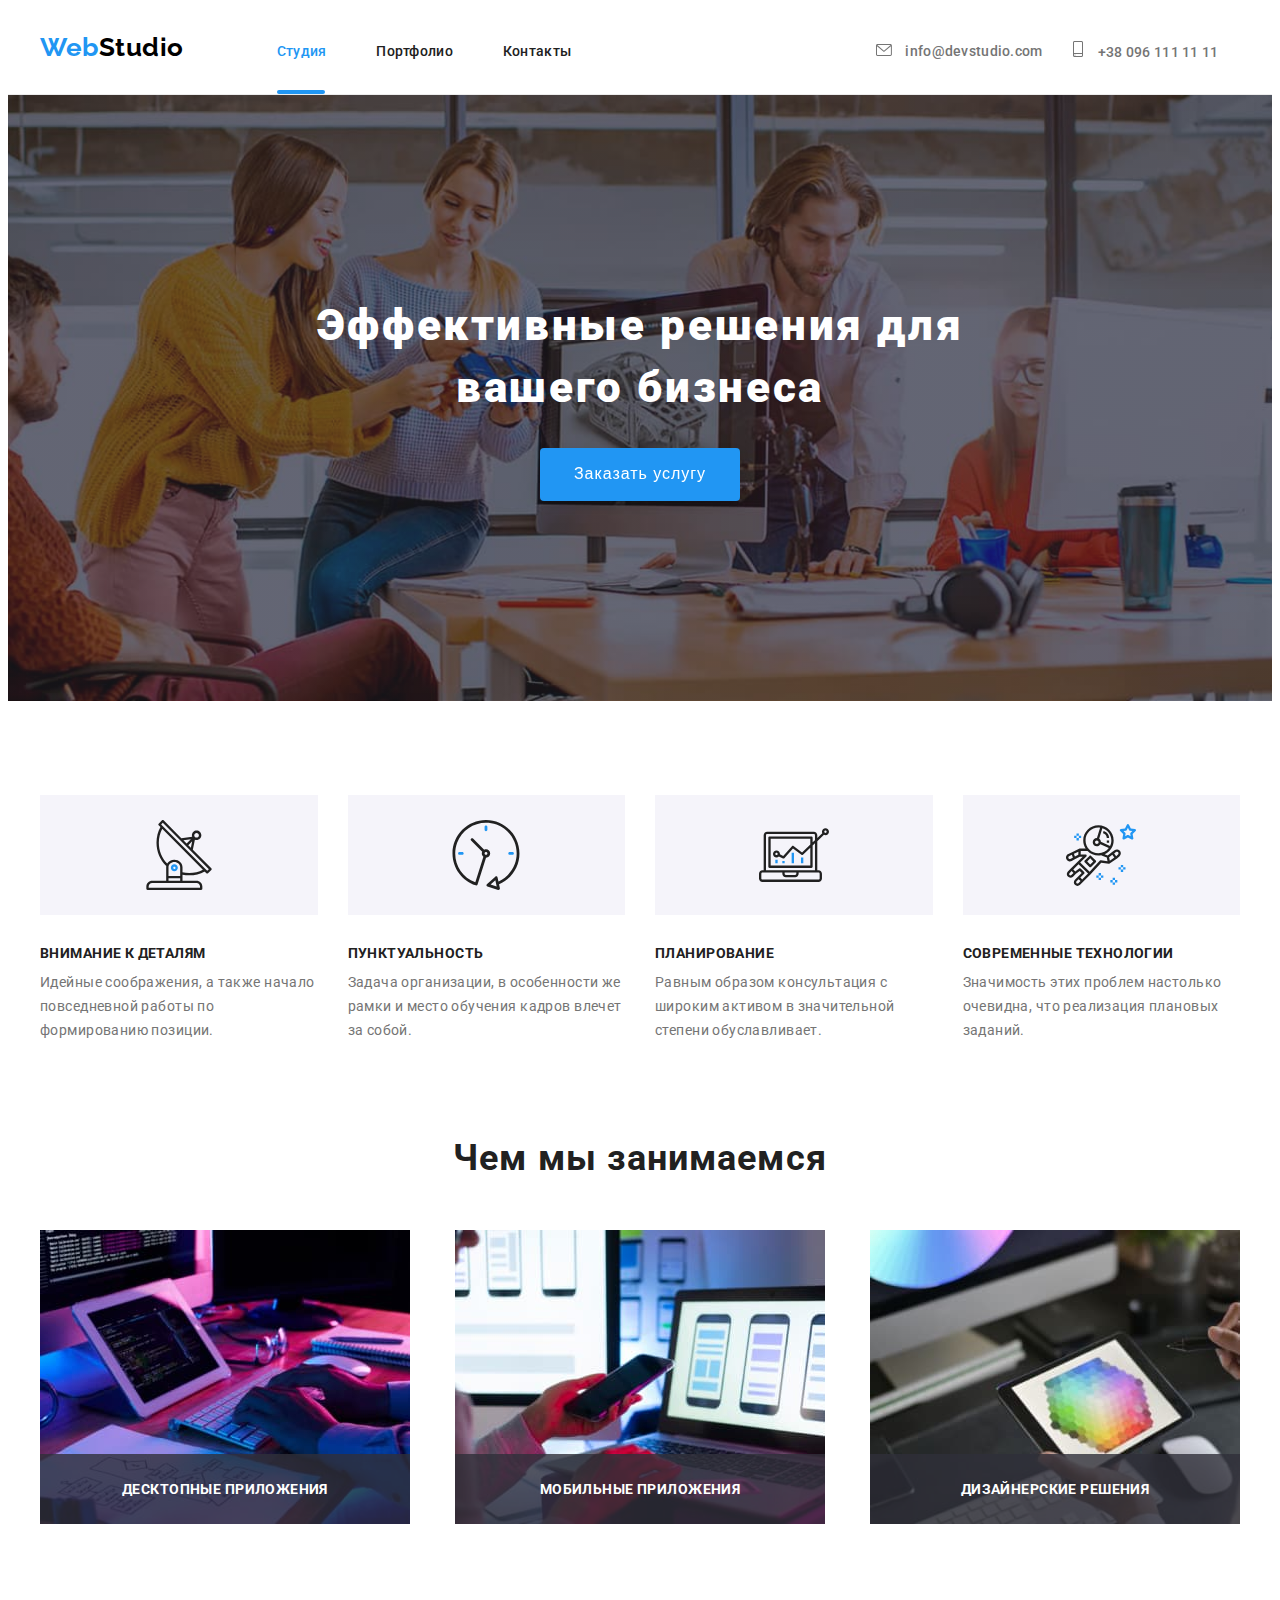
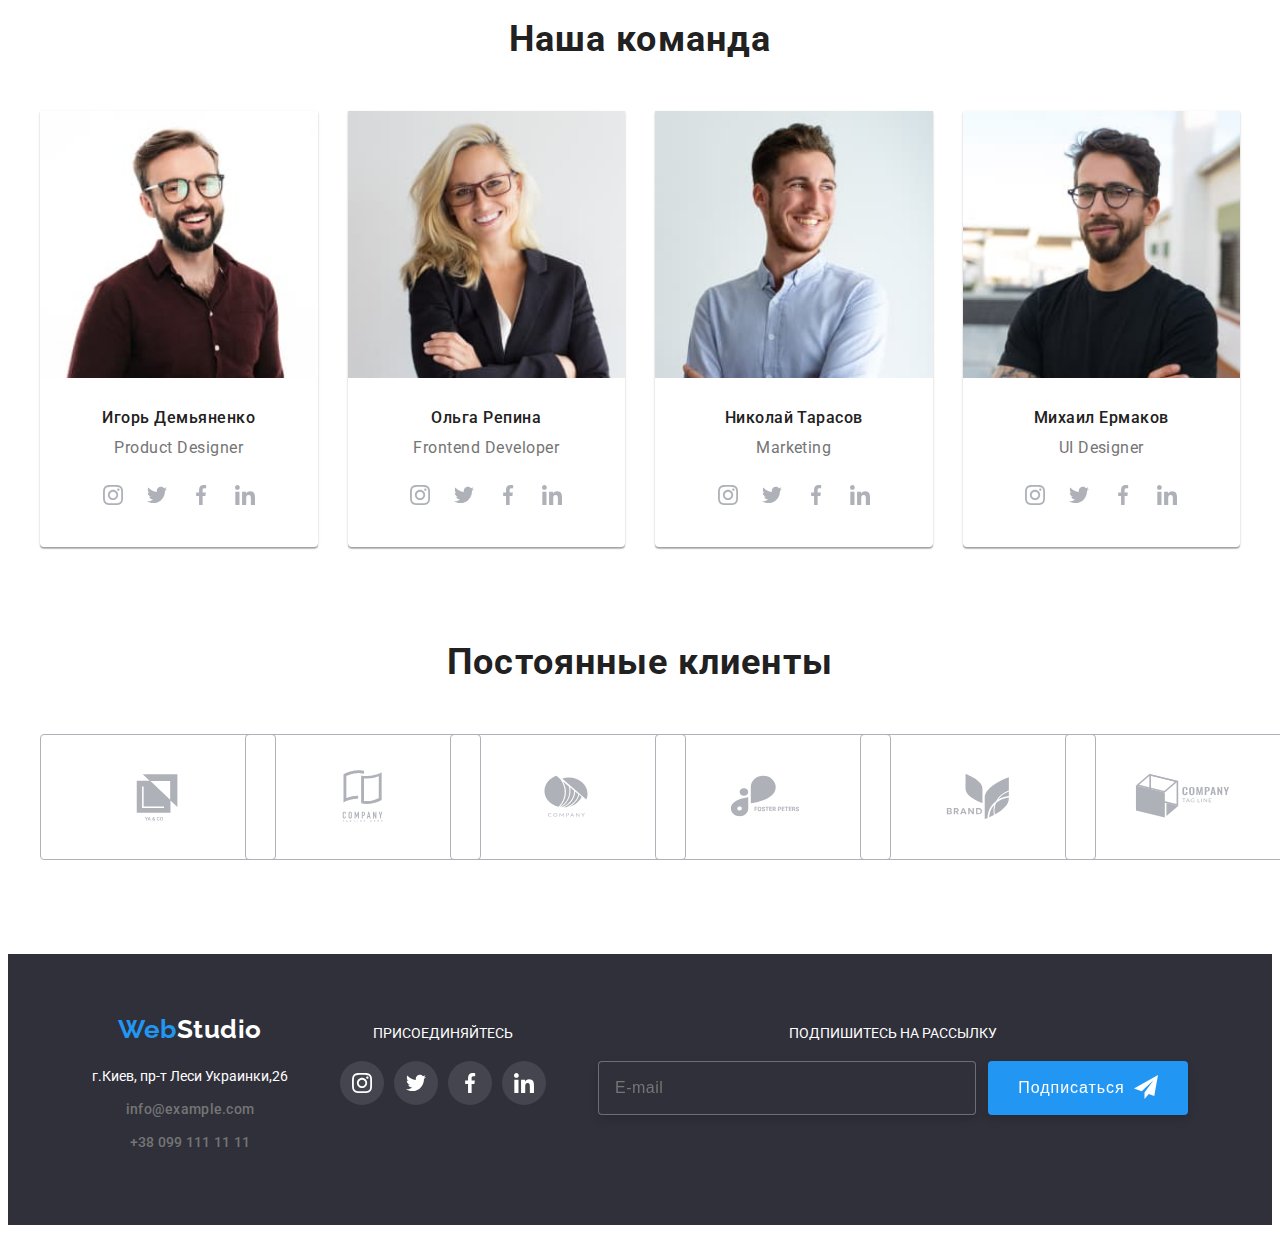
==== commit a44a7c43: "Меняет стили" ====
--- a/index.html
+++ b/index.html
@@ -463,7 +463,6 @@
             </ul>
         </div>
     </footer>
-    <script src="./js/menu.js"></script>
     <script src="./js/modal.js"></script>
     <script>
         (() => {
--- a/css/main.min.css
+++ b/css/main.min.css
@@ -1,2 +1,2 @@
-.footer-contact__link{color:#757575;font-size:14px;font-weight:500;line-height:1.2;letter-spacing:0.02em;text-decoration:none;display:-webkit-inline-box;display:-ms-inline-flexbox;display:inline-flex;-webkit-box-align:center;-ms-flex-align:center;align-items:center;-webkit-transition:color 250ms cubic-bezier(0.4, 0, 0.2, 1);transition:color 250ms cubic-bezier(0.4, 0, 0.2, 1)}.sign-up__title,.join__title{font-size:14px;line-height:1.1;text-transform:uppercase;color:#fff;margin-bottom:20px}.basic-nav__logo,.address-footer__logo{color:#000;font-family:"Raleway",sans-serif;font-size:26px;font-weight:700;line-height:1.2;letter-spacing:0.02em;text-decoration:none}.work__title,.team-work__title,.customers__title{color:#212121;font-size:36px;font-weight:700;line-height:1.2;letter-spacing:0.03em;text-align:center;margin-bottom:50px}@media screen and (max-width: 1199px){.work__title,.team-work__title,.customers__title{font-size:28px;line-height:1.1;margin-bottom:30px}}.social-list__network,.social-footer__link{width:44px;height:44px;border-radius:50%;-webkit-transition:background-color 250ms cubic-bezier(0.4, 0, 0.2, 1);transition:background-color 250ms cubic-bezier(0.4, 0, 0.2, 1)}.hero__button,.form-sign-up__button,.modal__button{min-height:50px;min-width:200px;letter-spacing:0.06em;font-size:16px;line-height:1.9;color:#fff;border:1px solid transparent;border-radius:4px;-webkit-filter:drop-shadow(0px 4px 4px rgba(0,0,0,0.15));filter:drop-shadow(0px 4px 4px rgba(0,0,0,0.15));background-color:#2196F3;cursor:pointer;-webkit-transition:background-color 250ms cubic-bezier(0.4, 0, 0.2, 1),color 250ms cubic-bezier(0.4, 0, 0.2, 1),-webkit-box-shadow 250ms cubic-bezier(0.4, 0, 0.2, 1);transition:background-color 250ms cubic-bezier(0.4, 0, 0.2, 1),color 250ms cubic-bezier(0.4, 0, 0.2, 1),-webkit-box-shadow 250ms cubic-bezier(0.4, 0, 0.2, 1);transition:background-color 250ms cubic-bezier(0.4, 0, 0.2, 1),color 250ms cubic-bezier(0.4, 0, 0.2, 1),box-shadow 250ms cubic-bezier(0.4, 0, 0.2, 1);transition:background-color 250ms cubic-bezier(0.4, 0, 0.2, 1),color 250ms cubic-bezier(0.4, 0, 0.2, 1),box-shadow 250ms cubic-bezier(0.4, 0, 0.2, 1),-webkit-box-shadow 250ms cubic-bezier(0.4, 0, 0.2, 1)}.hero__button:hover,.hero__button:focus,.form-sign-up__button:hover,.form-sign-up__button:focus,.modal__button:hover,.modal__button:focus{background-color:#fff;color:#2196F3}body{background-color:#fff;color:#757575;font-family:"Roboto","Helvetica",sans-serif}body.modal-open{overflow:hidden}h1,h2,h3,p,ul{margin:0;padding:0;list-style:none}img{display:block;max-width:100%;height:auto}.hide{visibility:hidden;font-size:0}.container{margin:0 auto;padding:0 15px}@media screen and (min-width: 480px){.container{width:480px}}@media screen and (min-width: 768px){.container{width:768px}}@media screen and (min-width: 1200px){.container{width:1200px}}.section{padding:94px 0}.page-header{position:relative;border-bottom:1px solid #ECECEC;padding:0 15px}@media screen and (max-width: 767px){.basic-nav{display:-webkit-box;display:-ms-flexbox;display:flex;-webkit-box-pack:justify;-ms-flex-pack:justify;justify-content:space-between;-webkit-box-align:baseline;-ms-flex-align:baseline;align-items:baseline;padding:16px 0}}@media screen and (min-width: 768px){.basic-nav{display:-webkit-box;display:-ms-flexbox;display:flex;-webkit-box-pack:justify;-ms-flex-pack:justify;justify-content:space-between;-webkit-box-align:baseline;-ms-flex-align:baseline;align-items:baseline;padding:26px 0}}@media screen and (min-width: 1200px){.basic-nav{padding:24px 0}}@media screen and (max-width: 767px){.site-nav{margin-bottom:302px}.site-nav__item{margin-bottom:32px}}@media screen and (min-width: 768px){.site-nav{display:-webkit-box;display:-ms-flexbox;display:flex;-webkit-box-pack:justify;-ms-flex-pack:justify;justify-content:space-between;-webkit-box-align:baseline;-ms-flex-align:baseline;align-items:baseline}}.site-nav__item:not(:last-child){margin-right:50px}.site-nav__link{color:#212121;font-size:14px;font-weight:500;line-height:1.2;letter-spacing:0.02em;text-decoration:none;position:relative;padding-bottom:37px;-webkit-transition:color 250ms cubic-bezier(0.4, 0, 0.2, 1);transition:color 250ms cubic-bezier(0.4, 0, 0.2, 1)}@media screen and (max-width: 767px){.site-nav__link{font-size:40px}}@media screen and (min-width: 768px) and (max-width: 1199px){.site-nav__link{padding-bottom:67px}}.site-nav__link:hover,.site-nav__link:focus{color:#2196F3}@media screen and (min-width: 768px){.site-nav__link--first::after{width:48px}.site-nav__link--second::after{width:78px}}.site-nav__link--current{color:#2196F3}.site-nav__link--current::after{content:"";position:absolute;bottom:0;left:0;height:4px;background:#2196F3;border-radius:2px;opacity:1}.hero{padding:200px 0;text-align:center;background-color:#2F303A;display:block;max-width:1600px;background-image:-webkit-gradient(linear, left top, right top, from(rgba(47,48,58,0.4)), to(rgba(47,48,58,0.4))),url("../images/mobile.jpg");background-image:linear-gradient(to right, rgba(47,48,58,0.4), rgba(47,48,58,0.4)),url("../images/mobile.jpg");background-repeat:no-repeat;background-position:center;background-size:cover}@media screen and (min-device-pixel-ratio: 2), screen and (-webkit-min-device-pixel-ratio: 2), screen and (min-resolution: 192dpi), screen and (min-resolution: 2dppx){.hero{background-image:-webkit-gradient(linear, left top, right top, from(rgba(47,48,58,0.4)), to(rgba(47,48,58,0.4))),url("../images/mobile2x.jpg");background-image:linear-gradient(to right, rgba(47,48,58,0.4), rgba(47,48,58,0.4)),url("../images/mobile2x.jpg")}}@media screen and (min-width: 481px){.hero{background-image:-webkit-gradient(linear, left top, right top, from(rgba(47,48,58,0.4)), to(rgba(47,48,58,0.4))),url("../images/tablet.jpg");background-image:linear-gradient(to right, rgba(47,48,58,0.4), rgba(47,48,58,0.4)),url("../images/tablet.jpg")}}@media screen and (min-width: 481px) and (min-device-pixel-ratio: 2), screen and (min-width: 481px) and (-webkit-min-device-pixel-ratio: 2), screen and (min-width: 481px) and (min-resolution: 192dpi), screen and (min-width: 481px) and (min-resolution: 2dppx){.hero{background-image:-webkit-gradient(linear, left top, right top, from(rgba(47,48,58,0.4)), to(rgba(47,48,58,0.4))),url("../images/tablet2x.jpg");background-image:linear-gradient(to right, rgba(47,48,58,0.4), rgba(47,48,58,0.4)),url("../images/tablet2x.jpg")}}@media screen and (min-width: 769px){.hero{background-image:-webkit-gradient(linear, left top, right top, from(rgba(47,48,58,0.4)), to(rgba(47,48,58,0.4))),url("../images/img.fon.jpg");background-image:linear-gradient(to right, rgba(47,48,58,0.4), rgba(47,48,58,0.4)),url("../images/img.fon.jpg")}}@media screen and (min-width: 769px) and (min-device-pixel-ratio: 2), screen and (min-width: 769px) and (-webkit-min-device-pixel-ratio: 2), screen and (min-width: 769px) and (min-resolution: 192dpi), screen and (min-width: 769px) and (min-resolution: 2dppx){.hero{background-image:-webkit-gradient(linear, left top, right top, from(rgba(47,48,58,0.4)), to(rgba(47,48,58,0.4))),url("../images/img.fon2x.jpg");background-image:linear-gradient(to right, rgba(47,48,58,0.4), rgba(47,48,58,0.4)),url("../images/img.fon2x.jpg")}}.hero__title{color:#fff;font-size:44px;font-weight:900;line-height:1.4;letter-spacing:0.06em;max-width:696px;margin:auto;margin-bottom:30px}@media screen and (max-width: 1199px){.hero__title{font-size:26px;line-height:1.6;max-width:360px}}.hero__button{display:inline-block;padding:10px 32px;text-align:center}.advantages{padding-bottom:47px}@media screen and (max-width: 1199px){.advantages{padding-bottom:30px;padding-top:60px}}@media screen and (min-width: 768px){.advantage{display:-webkit-box;display:-ms-flexbox;display:flex;-webkit-box-pack:start;-ms-flex-pack:start;justify-content:flex-start;-webkit-box-align:stretch;-ms-flex-align:stretch;align-items:stretch;-ms-flex-wrap:wrap;flex-wrap:wrap;margin:-15px}}@media screen and (min-width: 1200px){.advantage{display:-webkit-box;display:-ms-flexbox;display:flex;-webkit-box-pack:justify;-ms-flex-pack:justify;justify-content:space-between;-webkit-box-align:stretch;-ms-flex-align:stretch;align-items:stretch;-ms-flex-wrap:nowrap;flex-wrap:nowrap}}@media screen and (min-width: 768px){.advantage__item{width:calc((100% - 4 * 15px) / 2);margin:15px}}@media screen and (min-width: 1200px){.advantage__item{width:calc((100% - 8 * 15px) / 4)}}@media screen and (max-width: 767px){.advantage__item:not(:last-child){margin-bottom:30px}}.advantage__title{color:#212121;font-size:14px;font-weight:700;line-height:1.2;letter-spacing:0.03em;text-transform:uppercase;margin-bottom:10px;text-align:center}@media screen and (min-width: 768px){.advantage__title{text-align:left}}.advantage__description{font-size:14px;line-height:1.7;letter-spacing:0.03em;text-align:left}.advantage__icon{display:-webkit-box;display:-ms-flexbox;display:flex;-webkit-box-pack:center;-ms-flex-pack:center;justify-content:center;-webkit-box-align:stretch;-ms-flex-align:stretch;align-items:stretch;background-color:#F5F4FA;margin-bottom:30px;padding:25px 0}.work{padding-top:47px}@media screen and (max-width: 1199px){.work{display:none}}.work-list{display:-webkit-box;display:-ms-flexbox;display:flex;-webkit-box-pack:justify;-ms-flex-pack:justify;justify-content:space-between;-webkit-box-align:stretch;-ms-flex-align:stretch;align-items:stretch}.work-list__item{display:-webkit-box;display:-ms-flexbox;display:flex;-webkit-box-pack:start;-ms-flex-pack:start;justify-content:flex-start;-webkit-box-align:stretch;-ms-flex-align:stretch;align-items:stretch;position:relative}.work-list__box{position:absolute;display:-webkit-box;display:-ms-flexbox;display:flex;-webkit-box-pack:center;-ms-flex-pack:center;justify-content:center;-webkit-box-align:center;-ms-flex-align:center;align-items:center;bottom:0;width:370px;height:70px;background:rgba(47,48,58,0.8)}.work-list__title{font-weight:bold;font-size:14px;line-height:16px;text-align:center;letter-spacing:0.03em;text-transform:uppercase;color:#fff}.team-work{padding-top:0;background-color:var(--primary-background-color);padding-bottom:47px}@media screen and (max-width: 1199px){.team-work{padding-bottom:30px}}.team{margin:-15px}@media screen and (min-width: 768px){.team{display:-webkit-box;display:-ms-flexbox;display:flex;-webkit-box-pack:start;-ms-flex-pack:start;justify-content:flex-start;-webkit-box-align:stretch;-ms-flex-align:stretch;align-items:stretch;-ms-flex-wrap:wrap;flex-wrap:wrap}}@media screen and (min-width: 1200px){.team{display:-webkit-box;display:-ms-flexbox;display:flex;-webkit-box-pack:justify;-ms-flex-pack:justify;justify-content:space-between;-webkit-box-align:stretch;-ms-flex-align:stretch;align-items:stretch;-ms-flex-wrap:nowrap;flex-wrap:nowrap}}.team__item{background-color:var(--primary-white-color);border-radius:0px 0px 4px 4px;-webkit-box-shadow:0px 1px 3px rgba(0,0,0,0.12),0px 1px 1px rgba(0,0,0,0.14),0px 2px 1px rgba(0,0,0,0.2);box-shadow:0px 1px 3px rgba(0,0,0,0.12),0px 1px 1px rgba(0,0,0,0.14),0px 2px 1px rgba(0,0,0,0.2)}@media screen and (min-width: 768px){.team__item{width:calc((100% - 4 * 15px) / 2);margin:15px}}.team-members{text-align:center;margin-top:30px;margin-bottom:30px}.team-members__name{color:#212121;font-size:16px;font-weight:500;line-height:1.2;letter-spacing:0.03em;margin-bottom:10px}.team-members__profession{font-size:16px;line-height:1.2;letter-spacing:0.03em;margin-bottom:16px}.customers{padding-top:47px}@media screen and (max-width: 1199px){.customers{padding-top:30px;padding-bottom:60px}}.customers-list{display:-webkit-box;display:-ms-flexbox;display:flex;-webkit-box-pack:center;-ms-flex-pack:center;justify-content:center;-webkit-box-align:center;-ms-flex-align:center;align-items:center;-ms-flex-wrap:wrap;flex-wrap:wrap;margin:-15px}@media screen and (min-width: 768px){.customers-list{display:-webkit-box;display:-ms-flexbox;display:flex;-webkit-box-pack:center;-ms-flex-pack:center;justify-content:center;-webkit-box-align:center;-ms-flex-align:center;align-items:center;-ms-flex-wrap:wrap;flex-wrap:wrap}}@media screen and (min-width: 1200px){.customers-list{display:-webkit-box;display:-ms-flexbox;display:flex;-webkit-box-pack:justify;-ms-flex-pack:justify;justify-content:space-between;-webkit-box-align:stretch;-ms-flex-align:stretch;align-items:stretch}}.customers-list__link:hover .customers-list__icon,.customers-list__link:focus .customers-list__icon{fill:#2196F3}.customers-list__item{width:calc((100% - 4 * 15px) / 2);margin:15px}@media screen and (min-width: 768px){.customers-list__item{width:calc((100% - 6 * 15px) / 3)}}@media screen and (min-width: 1200px){.customers-list__item{width:calc((100% - 12 * 15px) / 6)}}.customers-list__link{display:-webkit-box;display:-ms-flexbox;display:flex;-webkit-box-pack:center;-ms-flex-pack:center;justify-content:center;-webkit-box-align:center;-ms-flex-align:center;align-items:center;width:170px;height:92px;padding:16px 32px;border:1px solid #AFB1B8;border-radius:4px;-webkit-transition:border 250ms cubic-bezier(0.4, 0, 0.2, 1);transition:border 250ms cubic-bezier(0.4, 0, 0.2, 1)}.customers-list__link:hover,.customers-list__link:focus{border:1px solid #2196F3}.customers-list__icon{fill:#AFB1B8;-webkit-transition:fill 250ms cubic-bezier(0.4, 0, 0.2, 1);transition:fill 250ms cubic-bezier(0.4, 0, 0.2, 1)}@media screen and (min-width: 768px){.projects{display:-webkit-box;display:-ms-flexbox;display:flex;-webkit-box-pack:start;-ms-flex-pack:start;justify-content:flex-start;-webkit-box-align:stretch;-ms-flex-align:stretch;align-items:stretch;-ms-flex-wrap:wrap;flex-wrap:wrap;margin:-15px}}.projects__item{display:-webkit-box;display:-ms-flexbox;display:flex;-webkit-box-orient:vertical;-webkit-box-direction:normal;-ms-flex-direction:column;flex-direction:column;cursor:pointer;-webkit-transition:-webkit-box-shadow 250ms cubic-bezier(0.4, 0, 0.2, 1);transition:-webkit-box-shadow 250ms cubic-bezier(0.4, 0, 0.2, 1);transition:box-shadow 250ms cubic-bezier(0.4, 0, 0.2, 1);transition:box-shadow 250ms cubic-bezier(0.4, 0, 0.2, 1), -webkit-box-shadow 250ms cubic-bezier(0.4, 0, 0.2, 1)}@media screen and (max-width: 768px){.projects__item:not(:last-child){margin-bottom:30px}}@media screen and (min-width: 768px){.projects__item{width:calc((100% - 4 * 15px) / 2);margin:15px}}.projects__item:hover,.projects__item:focus{-webkit-box-shadow:0px 1px 1px rgba(0,0,0,0.12),0px 4px 4px rgba(0,0,0,0.06),1px 4px 6px rgba(0,0,0,0.16);box-shadow:0px 1px 1px rgba(0,0,0,0.12),0px 4px 4px rgba(0,0,0,0.06),1px 4px 6px rgba(0,0,0,0.16)}@media screen and (min-width: 1200px){.projects__item{width:calc((100% - 6 * 15px) / 3);margin:15px}.projects__item:not(:nth-last-child(-n+3)){margin-bottom:30px}}.projects__thumb{position:relative;overflow:hidden}.projects__overlay{display:inline-block;position:absolute;padding:63px 24px;top:0;left:0;width:100%;height:100%;-webkit-transform:translateY(100%);transform:translateY(100%);background-color:rgba(33,150,243,0.9);opacity:0;-webkit-transition:all 250ms cubic-bezier(0.4, 0, 0.2, 1);transition:all 250ms cubic-bezier(0.4, 0, 0.2, 1)}.projects__item:hover .projects__overlay{-webkit-transform:translateY(0);transform:translateY(0);opacity:1}.projects__content{font-size:18px;line-height:1.5;letter-spacing:0.03em;text-align:left;color:#fff}.projects__caption{padding:20px 24px;border:1px solid #eee;border-top:none;-webkit-box-flex:1;-ms-flex-positive:1;flex-grow:1}.projects__title{color:#212121;font-size:18px;font-weight:700;line-height:2;letter-spacing:0.06em;margin-bottom:4px}.projects__description{font-size:16px;line-height:1.9;letter-spacing:0.03em;margin-bottom:20px}.footer{background-color:#2F303A;padding-top:60px;padding-bottom:60px;text-align:center}@media screen and (min-width: 768px){.footer-content{display:-webkit-box;display:-ms-flexbox;display:flex;-webkit-box-pack:start;-ms-flex-pack:start;justify-content:flex-start;-webkit-box-align:baseline;-ms-flex-align:baseline;align-items:baseline;-ms-flex-wrap:wrap;flex-wrap:wrap}}@media screen and (min-width: 1200px){.footer-content{display:-webkit-box;display:-ms-flexbox;display:flex;-webkit-box-pack:start;-ms-flex-pack:start;justify-content:flex-start;-webkit-box-align:baseline;-ms-flex-align:baseline;align-items:baseline}}.address-footer{margin-left:auto;margin-right:auto;margin-bottom:60px;text-align:center}@media screen and (min-width: 768px){.address-footer{text-align:left}}@media screen and (max-width: 1199px){.address-footer{margin-left:0}}.footer-contact{font-size:14px;line-height:1.7;font-style:normal}.footer-contact__item{margin-bottom:9px;display:block}.footer-contact__item:last-child{margin-bottom:0}.footer-contact__address-link{color:#fff;text-decoration:none;-webkit-transition:color 250ms cubic-bezier(0.4, 0, 0.2, 1);transition:color 250ms cubic-bezier(0.4, 0, 0.2, 1)}.footer-contact__address-link:hover,.footer-contact__address-link:focus{color:#2196F3}.footer-contact__link:hover,.footer-contact__link:focus{color:#2196F3}.backdrop{position:fixed;top:0;left:0;width:100%;height:100%;background-color:rgba(0,0,0,0.2);opacity:1;-webkit-transition:opacity 250ms cubic-bezier(0.4, 0, 0.2, 1);transition:opacity 250ms cubic-bezier(0.4, 0, 0.2, 1);overflow-y:scroll;padding:94px 15px;z-index:1000}.backdrop.is-hidden{visibility:visible;opacity:0;pointer-events:none}.backdrop.is-hidden .modal{-webkit-transform:translate(-50%, -50%) scale(0.5);transform:translate(-50%, -50%) scale(0.5)}.modal{position:absolute;top:50%;left:50%;-webkit-transform:translate(-50%, -50%) scale(1);transform:translate(-50%, -50%) scale(1);background-color:#fff;-webkit-box-shadow:0px 1px 3px rgba(0,0,0,0.12),0px 1px 1px rgba(0,0,0,0.14),0px 2px 1px rgba(0,0,0,0.2);box-shadow:0px 1px 3px rgba(0,0,0,0.12),0px 1px 1px rgba(0,0,0,0.14),0px 2px 1px rgba(0,0,0,0.2);border-radius:4px;padding:40px;max-width:528px;width:100%;-webkit-transition:-webkit-transform 250ms cubic-bezier(0.4, 0, 0.2, 1);transition:-webkit-transform 250ms cubic-bezier(0.4, 0, 0.2, 1);transition:transform 250ms cubic-bezier(0.4, 0, 0.2, 1);transition:transform 250ms cubic-bezier(0.4, 0, 0.2, 1), -webkit-transform 250ms cubic-bezier(0.4, 0, 0.2, 1)}@media screen and (max-width: 1199px){.modal{max-width:450px}}.modal__title{font-size:20px;font-weight:700;line-height:1.1;letter-spacing:0.03em;color:#000;margin-bottom:12px}.modal__close-button{position:absolute;display:-webkit-box;display:-ms-flexbox;display:flex;-webkit-box-pack:center;-ms-flex-pack:center;justify-content:center;-webkit-box-align:center;-ms-flex-align:center;align-items:center;padding:0;cursor:pointer;width:30px;height:30px;top:8px;right:8px;background-color:#fff;border:1px solid rgba(0,0,0,0.1);border-radius:50px}.modal__close-button:hover .modal__icon,.modal__close-button:hover .modal__icon{fill:#2196F3}.modal__icon{-webkit-transition:fill 250ms cubic-bezier(0.4, 0, 0.2, 1);transition:fill 250ms cubic-bezier(0.4, 0, 0.2, 1)}.header-contact__link{color:#757575;font-size:24px;font-weight:500;line-height:1.2;letter-spacing:0.02em;text-decoration:none;-webkit-transition:all 250ms cubic-bezier(0.4, 0, 0.2, 1);transition:all 250ms cubic-bezier(0.4, 0, 0.2, 1)}.header-contact__link:hover,.header-contact__link:focus{color:#2196F3}@media screen and (max-width: 767px){.header-contact{display:-webkit-box;display:-ms-flexbox;display:flex;-webkit-box-pack:start;-ms-flex-pack:start;justify-content:flex-start;-webkit-box-align:stretch;-ms-flex-align:stretch;align-items:stretch;-webkit-box-orient:vertical;-webkit-box-direction:reverse;-ms-flex-direction:column-reverse;flex-direction:column-reverse;margin-bottom:64px}.header-contact__icon{visibility:hidden}.header-contact__link:hover,.header-contact__link:focus{color:#2196F3;font-size:34px}}@media screen and (min-width: 768px){.header-contact{margin-left:88px}.header-contact__item{margin-bottom:10px}.header-contact__link{font-size:14px}.header-contact__link:hover .header-contact__icon,.header-contact__link:focus .header-contact__icon{fill:#2196F3}.header-contact__icon,.header-contact__icon{fill:#757575;margin-right:10px;-webkit-transition:fill 250ms cubic-bezier(0.4, 0, 0.2, 1);transition:fill 250ms cubic-bezier(0.4, 0, 0.2, 1)}}@media screen and (min-width: 1200px){.header-contact{position:static;display:-webkit-box;display:-ms-flexbox;display:flex;-webkit-box-pack:start;-ms-flex-pack:start;justify-content:flex-start;-webkit-box-align:stretch;-ms-flex-align:stretch;align-items:stretch}.header-contact__item:not(:first-child){margin-left:30px}}@media screen and (max-width: 1199px){.portfolio{padding:60px 0}}@media screen and (min-width: 480px){.filters{display:-webkit-box;display:-ms-flexbox;display:flex;-webkit-box-pack:start;-ms-flex-pack:start;justify-content:flex-start;-webkit-box-align:stretch;-ms-flex-align:stretch;align-items:stretch;-ms-flex-wrap:wrap;flex-wrap:wrap}}@media screen and (min-width: 768px){.filters{display:-webkit-box;display:-ms-flexbox;display:flex;-webkit-box-pack:center;-ms-flex-pack:center;justify-content:center;-webkit-box-align:stretch;-ms-flex-align:stretch;align-items:stretch;-ms-flex-wrap:nowrap;flex-wrap:nowrap}}.filters__item:not(:last-child){margin-right:8px}.filters__button{display:inline-block;border-radius:4px;padding:6px 22px;min-width:73px;text-align:center;margin-bottom:50px;color:#212121;background-color:#F5F4FA;border:1px solid transparent;cursor:pointer;font-family:inherit;font-size:16px;line-height:1.6;-webkit-transition:all 250ms cubic-bezier(0.4, 0, 0.2, 1);transition:all 250ms cubic-bezier(0.4, 0, 0.2, 1);margin-bottom:40px}@media screen and (min-width: 768px){.filters__button{margin-bottom:30px}}@media screen and (min-width: 1200px){.filters__button{margin-bottom:50px}}.filters__button:hover,.filters__button:focus{color:#fff;background-color:#2196F3;-webkit-box-shadow:0px 3px 1px rgba(0,0,0,0.1),0px 1px 2px rgba(0,0,0,0.08),0px 2px 2px rgba(0,0,0,0.12);box-shadow:0px 3px 1px rgba(0,0,0,0.1),0px 1px 2px rgba(0,0,0,0.08),0px 2px 2px rgba(0,0,0,0.12)}@media screen and (min-width: 1200px){.sign-up{margin-left:auto}}@media screen and (max-width: 767px){.sign-up__title{text-align:center}}@media screen and (min-width: 768px){.sign-up__title{-webkit-transform:translateX(55%);transform:translateX(55%)}}@media screen and (min-width: 1200px){.sign-up__title{-webkit-transform:translateX(0);transform:translateX(0)}}@media screen and (min-width: 768px){.form-sign-up{display:-webkit-box;display:-ms-flexbox;display:flex;-webkit-box-pack:center;-ms-flex-pack:center;justify-content:center;-webkit-box-align:center;-ms-flex-align:center;align-items:center;-webkit-box-orient:vertical;-webkit-box-direction:normal;-ms-flex-direction:column;flex-direction:column}}@media screen and (min-width: 1200px){.form-sign-up{display:-webkit-box;display:-ms-flexbox;display:flex;-webkit-box-pack:start;-ms-flex-pack:start;justify-content:flex-start;-webkit-box-align:stretch;-ms-flex-align:stretch;align-items:stretch;-webkit-box-orient:horizontal;-webkit-box-direction:normal;-ms-flex-direction:row;flex-direction:row}}.form-sign-up__input{height:50px;width:100%;margin-bottom:20px;border:1px solid rgba(255,255,255,0.3);-webkit-filter:drop-shadow(0px 4px 4px rgba(0,0,0,0.15));filter:drop-shadow(0px 4px 4px rgba(0,0,0,0.15));border-radius:4px;background:#2f303a;padding-left:16px;cursor:pointer;font-size:16px;line-height:1.2;letter-spacing:0.03em;color:rgba(255,255,255,0.6);color:#fff;-webkit-transition:border 250ms cubic-bezier(0.4, 0, 0.2, 1);transition:border 250ms cubic-bezier(0.4, 0, 0.2, 1)}@media screen and (min-width: 768px){.form-sign-up__input{width:450px;-webkit-transform:translateX(30%);transform:translateX(30%)}}@media screen and (min-width: 1200px){.form-sign-up__input{width:358px;margin-right:12px;margin-bottom:0;-webkit-transform:translateX(0);transform:translateX(0)}}.form-sign-up__input:hover{border-color:#2196F3}.form-sign-up__button{position:relative;padding:10px 62px 10px 29px}.form-sign-up__button:hover .form-sign-up__icon,.form-sign-up__button:focus .form-sign-up__icon{fill:#2196F3}.form-sign-up__icon{fill:#fff;position:absolute;top:13px;right:29px;-webkit-transition:fill 250ms cubic-bezier(0.4, 0, 0.2, 1);transition:fill 250ms cubic-bezier(0.4, 0, 0.2, 1)}.form-field{display:-webkit-box;display:-ms-flexbox;display:flex;-webkit-box-pack:start;-ms-flex-pack:start;justify-content:flex-start;-webkit-box-align:stretch;-ms-flex-align:stretch;align-items:stretch;-webkit-box-orient:vertical;-webkit-box-direction:normal;-ms-flex-direction:column;flex-direction:column;text-align:left;margin-bottom:10px}.form-field__label{font-size:12px;line-height:1.2;margin-bottom:5px}.form-field__box{position:relative}.form-field__input{width:100%;border:1px solid rgba(33,33,33,0.2);border-radius:4px;padding:13px 20px 13px 42px;-webkit-transition:border 250ms cubic-bezier(0.4, 0, 0.2, 1);transition:border 250ms cubic-bezier(0.4, 0, 0.2, 1)}.form-field__input:hover,.form-field__input:focus{border-color:#2196F3;cursor:pointer}.form-field__icon{position:absolute;top:50%;left:5%;-webkit-transform:translate(-50%, -50%);transform:translate(-50%, -50%);-webkit-transition:fill 250ms cubic-bezier(0.4, 0, 0.2, 1);transition:fill 250ms cubic-bezier(0.4, 0, 0.2, 1)}.form-field__input:hover ~ .form-field__icon,.form-field__input:focus ~ .form-field__icon{fill:#2196F3}.form-field__textarea{resize:none;width:100%;height:120px;border:1px solid rgba(33,33,33,0.2);border-radius:4px;font-size:14px;margin-bottom:20px;padding:12px 16px;-webkit-transition:border-color 250ms cubic-bezier(0.4, 0, 0.2, 1);transition:border-color 250ms cubic-bezier(0.4, 0, 0.2, 1)}.form-field__textarea:hover,.form-field__textarea:focus{border-color:#2196F3;cursor:pointer}.checkbox{text-align:left;font-size:14px;line-height:1.7;letter-spacing:0.03em;display:-webkit-box;display:-ms-flexbox;display:flex;-webkit-box-pack:center;-ms-flex-pack:center;justify-content:center;-webkit-box-align:center;-ms-flex-align:center;align-items:center;margin-bottom:30px}@media screen and (max-width: 1199px){.checkbox{font-size:12px}}.checkbox__input{position:absolute;clip:rect(0 0 0 0);width:1px;height:1px;margin:-1px;-webkit-transition:all 250ms cubic-bezier(0.4, 0, 0.2, 1);transition:all 250ms cubic-bezier(0.4, 0, 0.2, 1)}.checkbox__icon{fill:#fff;border:solid #000;border-radius:2px;margin-right:9px;-webkit-transition:fill 250ms cubic-bezier(0.4, 0, 0.2, 1);transition:fill 250ms cubic-bezier(0.4, 0, 0.2, 1)}.checkbox__input:checked+.checkbox__icon{background-color:#2196F3;fill:#2196F3;border:solid #2196F3}.checkbox__link{color:#2196F3;margin-left:3px}.modal__button{-webkit-box-shadow:0px 4px 4px rgba(0,0,0,0.15);box-shadow:0px 4px 4px rgba(0,0,0,0.15);display:inline-block;padding:10px 32px;text-align:center}.basic-nav__logo--blue{color:#2196F3}.address-footer__logo{display:block;margin-bottom:20px}.address-footer__logo--blue{color:#2196F3}.address-footer__logo--white{color:#fff}.social-list{display:-webkit-box;display:-ms-flexbox;display:flex;-webkit-box-pack:center;-ms-flex-pack:center;justify-content:center;-webkit-box-align:stretch;-ms-flex-align:stretch;align-items:stretch;padding-left:30px;padding-right:30px}.social-list__network{display:-webkit-box;display:-ms-flexbox;display:flex;-webkit-box-pack:center;-ms-flex-pack:center;justify-content:center;-webkit-box-align:center;-ms-flex-align:center;align-items:center}.social-list__network:focus,.social-list__network:hover{background-color:#2196F3}.social-list__icon{fill:#AFB1B8;-webkit-transition:fill 250ms cubic-bezier(0.4, 0, 0.2, 1);transition:fill 250ms cubic-bezier(0.4, 0, 0.2, 1)}.social-list__network:hover .social-list__icon,.social-list__network:focus .social-list__icon{fill:#fff}.join__title{text-align:center}.social-footer{display:-webkit-box;display:-ms-flexbox;display:flex;-webkit-box-pack:center;-ms-flex-pack:center;justify-content:center;-webkit-box-align:stretch;-ms-flex-align:stretch;align-items:stretch;margin-bottom:60px}.social-footer__item:not(:last-child){margin-right:10px}.social-footer__link{display:-webkit-box;display:-ms-flexbox;display:flex;-webkit-box-pack:center;-ms-flex-pack:center;justify-content:center;-webkit-box-align:center;-ms-flex-align:center;align-items:center;background-color:#FFFFFF1A}.social-footer__link:hover,.social-footer__link:focus{background-color:#2196F3}.social-footer__icon{fill:#fff}.mobile-list{display:-webkit-box;display:-ms-flexbox;display:flex;-webkit-box-pack:center;-ms-flex-pack:center;justify-content:center;-webkit-box-align:center;-ms-flex-align:center;align-items:center}.mobile-list__item{border:5 px solid #757575}.mobile-list__link{font-size:18px;line-height:1.2;letter-spacing:0.02em;color:#2196F3;text-decoration:none;padding:0 20px;border-right:1px solid #757575}@media screen and (min-width: 768px){.mobile-list{display:none}}.menu-button{display:-webkit-box;display:-ms-flexbox;display:flex;-webkit-box-pack:center;-ms-flex-pack:center;justify-content:center;-webkit-box-align:center;-ms-flex-align:center;align-items:center;margin:0;padding:0;border:none;background-color:transparent;z-index:999;width:40px;height:40px}.menu-button:hover,.menu-button:focus{fill:#2196F3}@media screen and (min-width: 768px){.menu-button{display:none}}.icon-menu .navigation-close{-webkit-transition:fill 250ms cubic-bezier(0.4, 0, 0.2, 1);transition:fill 250ms cubic-bezier(0.4, 0, 0.2, 1)}.menu-button .navigation-close{display:none}.menu-button.is-open .navigation-close{display:block}.menu-button.is-open .icon-menu{display:none}.menu-container{background-color:#fff;z-index:998}@media screen and (max-width: 767px){.menu-container{display:none;position:absolute;top:0;left:0;width:100%;padding:48px 40px;font-size:40px}.menu-container.is-open{display:block}}@media screen and (min-width: 767px){.menu-container{position:relative;display:-webkit-box;display:-ms-flexbox;display:flex}}@media screen and (min-width: 1200px){.menu-container{display:-webkit-box;display:-ms-flexbox;display:flex;-webkit-box-pack:start;-ms-flex-pack:start;justify-content:flex-start;-webkit-box-align:baseline;-ms-flex-align:baseline;align-items:baseline;position:static}}
+.footer-contact__link{color:#757575;font-size:14px;font-weight:500;line-height:1.2;letter-spacing:0.02em;text-decoration:none;display:-webkit-inline-box;display:-ms-inline-flexbox;display:inline-flex;-webkit-box-align:center;-ms-flex-align:center;align-items:center;-webkit-transition:color 250ms cubic-bezier(0.4, 0, 0.2, 1);transition:color 250ms cubic-bezier(0.4, 0, 0.2, 1)}.sign-up__title,.join__title{font-size:14px;line-height:1.1;text-transform:uppercase;color:#fff;margin-bottom:20px}.basic-nav__logo,.address-footer__logo{color:#000;font-family:"Raleway",sans-serif;font-size:26px;font-weight:700;line-height:1.2;letter-spacing:0.02em;text-decoration:none}.work__title,.team-work__title,.customers__title{color:#212121;font-size:36px;font-weight:700;line-height:1.2;letter-spacing:0.03em;text-align:center;margin-bottom:50px}@media screen and (max-width: 1199px){.work__title,.team-work__title,.customers__title{font-size:28px;line-height:1.1;margin-bottom:30px}}.social-list__network,.social-footer__link{width:44px;height:44px;border-radius:50%;-webkit-transition:background-color 250ms cubic-bezier(0.4, 0, 0.2, 1);transition:background-color 250ms cubic-bezier(0.4, 0, 0.2, 1)}.hero__button,.form-sign-up__button,.modal__button{min-height:50px;min-width:200px;letter-spacing:0.06em;font-size:16px;line-height:1.9;color:#fff;border:1px solid transparent;border-radius:4px;-webkit-filter:drop-shadow(0px 4px 4px rgba(0,0,0,0.15));filter:drop-shadow(0px 4px 4px rgba(0,0,0,0.15));background-color:#2196F3;cursor:pointer;-webkit-transition:background-color 250ms cubic-bezier(0.4, 0, 0.2, 1),color 250ms cubic-bezier(0.4, 0, 0.2, 1),-webkit-box-shadow 250ms cubic-bezier(0.4, 0, 0.2, 1);transition:background-color 250ms cubic-bezier(0.4, 0, 0.2, 1),color 250ms cubic-bezier(0.4, 0, 0.2, 1),-webkit-box-shadow 250ms cubic-bezier(0.4, 0, 0.2, 1);transition:background-color 250ms cubic-bezier(0.4, 0, 0.2, 1),color 250ms cubic-bezier(0.4, 0, 0.2, 1),box-shadow 250ms cubic-bezier(0.4, 0, 0.2, 1);transition:background-color 250ms cubic-bezier(0.4, 0, 0.2, 1),color 250ms cubic-bezier(0.4, 0, 0.2, 1),box-shadow 250ms cubic-bezier(0.4, 0, 0.2, 1),-webkit-box-shadow 250ms cubic-bezier(0.4, 0, 0.2, 1)}.hero__button:hover,.hero__button:focus,.form-sign-up__button:hover,.form-sign-up__button:focus,.modal__button:hover,.modal__button:focus{background-color:#fff;color:#2196F3}body{background-color:#fff;color:#757575;font-family:"Roboto","Helvetica",sans-serif}body.modal-open{overflow:hidden}h1,h2,h3,p,ul{margin:0;padding:0;list-style:none}img{display:block;max-width:100%;height:auto}.hide{visibility:hidden;font-size:0}.container{margin:0 auto;padding:0 15px}@media screen and (min-width: 480px){.container{width:480px}}@media screen and (min-width: 768px){.container{width:768px}}@media screen and (min-width: 1200px){.container{width:1200px}}.section{padding:94px 0}.page-header{position:relative;border-bottom:1px solid #ECECEC;padding:0 15px}@media screen and (min-width: 1200px){.page-header{display:-webkit-box;display:-ms-flexbox;display:flex;-webkit-box-pack:start;-ms-flex-pack:start;justify-content:flex-start;-webkit-box-align:baseline;-ms-flex-align:baseline;align-items:baseline}}@media screen and (max-width: 767px){.basic-nav{display:-webkit-box;display:-ms-flexbox;display:flex;-webkit-box-pack:justify;-ms-flex-pack:justify;justify-content:space-between;-webkit-box-align:baseline;-ms-flex-align:baseline;align-items:baseline;padding:16px 0}}@media screen and (min-width: 768px){.basic-nav{display:-webkit-box;display:-ms-flexbox;display:flex;-webkit-box-pack:justify;-ms-flex-pack:justify;justify-content:space-between;-webkit-box-align:stretch;-ms-flex-align:stretch;align-items:stretch}}@media screen and (min-width: 1200px){.basic-nav{display:-webkit-box;display:-ms-flexbox;display:flex;-webkit-box-pack:start;-ms-flex-pack:start;justify-content:flex-start;-webkit-box-align:baseline;-ms-flex-align:baseline;align-items:baseline;padding:24px 0}}@media screen and (max-width: 767px){.site-nav{margin-bottom:302px}.site-nav__item{margin-bottom:32px}}@media screen and (min-width: 768px){.site-nav{display:-webkit-box;display:-ms-flexbox;display:flex;-webkit-box-pack:justify;-ms-flex-pack:justify;justify-content:space-between;-webkit-box-align:baseline;-ms-flex-align:baseline;align-items:baseline;padding:32px 0}}@media screen and (min-width: 1200px){.site-nav{display:-webkit-box;display:-ms-flexbox;display:flex;-webkit-box-pack:justify;-ms-flex-pack:justify;justify-content:space-between;-webkit-box-align:baseline;-ms-flex-align:baseline;align-items:baseline;padding:0}}.site-nav__item:not(:last-child){margin-right:50px}.site-nav__link{color:#212121;font-size:14px;font-weight:500;line-height:1.2;letter-spacing:0.02em;text-decoration:none;position:relative;padding-bottom:34px;-webkit-transition:color 250ms cubic-bezier(0.4, 0, 0.2, 1);transition:color 250ms cubic-bezier(0.4, 0, 0.2, 1)}@media screen and (min-width: 1200px){.site-nav__link{padding-bottom:35px}}@media screen and (max-width: 767px){.site-nav__link{font-size:40px}}.site-nav__link:hover,.site-nav__link:focus{color:#2196F3}@media screen and (min-width: 768px){.site-nav__link--first::after{width:48px}.site-nav__link--second::after{width:78px}}.site-nav__link--current{color:#2196F3}.site-nav__link--current::after{content:"";position:absolute;bottom:0;left:0;height:4px;background:#2196F3;border-radius:2px;opacity:1}.hero{padding:200px 0;text-align:center;background-color:#2F303A;display:block;max-width:1600px;background-image:-webkit-gradient(linear, left top, right top, from(rgba(47,48,58,0.4)), to(rgba(47,48,58,0.4))),url("../images/mobile.jpg");background-image:linear-gradient(to right, rgba(47,48,58,0.4), rgba(47,48,58,0.4)),url("../images/mobile.jpg");background-repeat:no-repeat;background-position:center;background-size:cover}@media screen and (min-device-pixel-ratio: 2), screen and (-webkit-min-device-pixel-ratio: 2), screen and (min-resolution: 192dpi), screen and (min-resolution: 2dppx){.hero{background-image:-webkit-gradient(linear, left top, right top, from(rgba(47,48,58,0.4)), to(rgba(47,48,58,0.4))),url("../images/mobile2x.jpg");background-image:linear-gradient(to right, rgba(47,48,58,0.4), rgba(47,48,58,0.4)),url("../images/mobile2x.jpg")}}@media screen and (min-width: 481px){.hero{background-image:-webkit-gradient(linear, left top, right top, from(rgba(47,48,58,0.4)), to(rgba(47,48,58,0.4))),url("../images/tablet.jpg");background-image:linear-gradient(to right, rgba(47,48,58,0.4), rgba(47,48,58,0.4)),url("../images/tablet.jpg")}}@media screen and (min-width: 481px) and (min-device-pixel-ratio: 2), screen and (min-width: 481px) and (-webkit-min-device-pixel-ratio: 2), screen and (min-width: 481px) and (min-resolution: 192dpi), screen and (min-width: 481px) and (min-resolution: 2dppx){.hero{background-image:-webkit-gradient(linear, left top, right top, from(rgba(47,48,58,0.4)), to(rgba(47,48,58,0.4))),url("../images/tablet2x.jpg");background-image:linear-gradient(to right, rgba(47,48,58,0.4), rgba(47,48,58,0.4)),url("../images/tablet2x.jpg")}}@media screen and (min-width: 769px){.hero{background-image:-webkit-gradient(linear, left top, right top, from(rgba(47,48,58,0.4)), to(rgba(47,48,58,0.4))),url("../images/img.fon.jpg");background-image:linear-gradient(to right, rgba(47,48,58,0.4), rgba(47,48,58,0.4)),url("../images/img.fon.jpg")}}@media screen and (min-width: 769px) and (min-device-pixel-ratio: 2), screen and (min-width: 769px) and (-webkit-min-device-pixel-ratio: 2), screen and (min-width: 769px) and (min-resolution: 192dpi), screen and (min-width: 769px) and (min-resolution: 2dppx){.hero{background-image:-webkit-gradient(linear, left top, right top, from(rgba(47,48,58,0.4)), to(rgba(47,48,58,0.4))),url("../images/img.fon2x.jpg");background-image:linear-gradient(to right, rgba(47,48,58,0.4), rgba(47,48,58,0.4)),url("../images/img.fon2x.jpg")}}.hero__title{color:#fff;font-size:44px;font-weight:900;line-height:1.4;letter-spacing:0.06em;max-width:696px;margin:auto;margin-bottom:30px}@media screen and (max-width: 1199px){.hero__title{font-size:26px;line-height:1.6;max-width:360px}}.hero__button{display:inline-block;padding:10px 32px;text-align:center}.advantages{padding-bottom:47px}@media screen and (max-width: 1199px){.advantages{padding-bottom:30px;padding-top:60px}}@media screen and (min-width: 768px){.advantage{display:-webkit-box;display:-ms-flexbox;display:flex;-webkit-box-pack:start;-ms-flex-pack:start;justify-content:flex-start;-webkit-box-align:stretch;-ms-flex-align:stretch;align-items:stretch;-ms-flex-wrap:wrap;flex-wrap:wrap;margin:-15px}}@media screen and (min-width: 1200px){.advantage{display:-webkit-box;display:-ms-flexbox;display:flex;-webkit-box-pack:justify;-ms-flex-pack:justify;justify-content:space-between;-webkit-box-align:stretch;-ms-flex-align:stretch;align-items:stretch;-ms-flex-wrap:nowrap;flex-wrap:nowrap}}@media screen and (min-width: 768px){.advantage__item{width:calc((100% - 4 * 15px) / 2);margin:15px}}@media screen and (min-width: 1200px){.advantage__item{width:calc((100% - 8 * 15px) / 4)}}@media screen and (max-width: 767px){.advantage__item:not(:last-child){margin-bottom:30px}}.advantage__title{color:#212121;font-size:14px;font-weight:700;line-height:1.2;letter-spacing:0.03em;text-transform:uppercase;margin-bottom:10px;text-align:center}@media screen and (min-width: 768px){.advantage__title{text-align:left}}.advantage__description{font-size:14px;line-height:1.7;letter-spacing:0.03em;text-align:left}.advantage__icon{display:-webkit-box;display:-ms-flexbox;display:flex;-webkit-box-pack:center;-ms-flex-pack:center;justify-content:center;-webkit-box-align:stretch;-ms-flex-align:stretch;align-items:stretch;background-color:#F5F4FA;margin-bottom:30px;padding:25px 0}.work{padding-top:47px}@media screen and (max-width: 1199px){.work{display:none}}.work-list{display:-webkit-box;display:-ms-flexbox;display:flex;-webkit-box-pack:justify;-ms-flex-pack:justify;justify-content:space-between;-webkit-box-align:stretch;-ms-flex-align:stretch;align-items:stretch}.work-list__item{display:-webkit-box;display:-ms-flexbox;display:flex;-webkit-box-pack:start;-ms-flex-pack:start;justify-content:flex-start;-webkit-box-align:stretch;-ms-flex-align:stretch;align-items:stretch;position:relative}.work-list__box{position:absolute;display:-webkit-box;display:-ms-flexbox;display:flex;-webkit-box-pack:center;-ms-flex-pack:center;justify-content:center;-webkit-box-align:center;-ms-flex-align:center;align-items:center;bottom:0;width:370px;height:70px;background:rgba(47,48,58,0.8)}.work-list__title{font-weight:bold;font-size:14px;line-height:16px;text-align:center;letter-spacing:0.03em;text-transform:uppercase;color:#fff}.team-work{padding-top:0;background-color:var(--primary-background-color);padding-bottom:47px}@media screen and (max-width: 1199px){.team-work{padding-bottom:30px}}.team{margin:-15px}@media screen and (min-width: 768px){.team{display:-webkit-box;display:-ms-flexbox;display:flex;-webkit-box-pack:start;-ms-flex-pack:start;justify-content:flex-start;-webkit-box-align:stretch;-ms-flex-align:stretch;align-items:stretch;-ms-flex-wrap:wrap;flex-wrap:wrap}}@media screen and (min-width: 1200px){.team{display:-webkit-box;display:-ms-flexbox;display:flex;-webkit-box-pack:justify;-ms-flex-pack:justify;justify-content:space-between;-webkit-box-align:stretch;-ms-flex-align:stretch;align-items:stretch;-ms-flex-wrap:nowrap;flex-wrap:nowrap}}.team__item{background-color:var(--primary-white-color);border-radius:0px 0px 4px 4px;-webkit-box-shadow:0px 1px 3px rgba(0,0,0,0.12),0px 1px 1px rgba(0,0,0,0.14),0px 2px 1px rgba(0,0,0,0.2);box-shadow:0px 1px 3px rgba(0,0,0,0.12),0px 1px 1px rgba(0,0,0,0.14),0px 2px 1px rgba(0,0,0,0.2)}@media screen and (min-width: 768px){.team__item{width:calc((100% - 4 * 15px) / 2);margin:15px}}.team-members{text-align:center;margin-top:30px;margin-bottom:30px}.team-members__name{color:#212121;font-size:16px;font-weight:500;line-height:1.2;letter-spacing:0.03em;margin-bottom:10px}.team-members__profession{font-size:16px;line-height:1.2;letter-spacing:0.03em;margin-bottom:16px}.customers{padding-top:47px}@media screen and (max-width: 1199px){.customers{padding-top:30px;padding-bottom:60px}}.customers-list{display:-webkit-box;display:-ms-flexbox;display:flex;-webkit-box-pack:center;-ms-flex-pack:center;justify-content:center;-webkit-box-align:center;-ms-flex-align:center;align-items:center;-ms-flex-wrap:wrap;flex-wrap:wrap;margin:-15px}@media screen and (min-width: 768px){.customers-list{display:-webkit-box;display:-ms-flexbox;display:flex;-webkit-box-pack:center;-ms-flex-pack:center;justify-content:center;-webkit-box-align:center;-ms-flex-align:center;align-items:center;-ms-flex-wrap:wrap;flex-wrap:wrap}}@media screen and (min-width: 1200px){.customers-list{display:-webkit-box;display:-ms-flexbox;display:flex;-webkit-box-pack:justify;-ms-flex-pack:justify;justify-content:space-between;-webkit-box-align:stretch;-ms-flex-align:stretch;align-items:stretch}}.customers-list__link:hover .customers-list__icon,.customers-list__link:focus .customers-list__icon{fill:#2196F3}.customers-list__item{width:calc((100% - 4 * 15px) / 2);margin:15px}@media screen and (min-width: 768px){.customers-list__item{width:calc((100% - 6 * 15px) / 3)}}@media screen and (min-width: 1200px){.customers-list__item{width:calc((100% - 12 * 15px) / 6)}}.customers-list__link{display:-webkit-box;display:-ms-flexbox;display:flex;-webkit-box-pack:center;-ms-flex-pack:center;justify-content:center;-webkit-box-align:center;-ms-flex-align:center;align-items:center;width:170px;height:92px;padding:16px 32px;border:1px solid #AFB1B8;border-radius:4px;margin:0 auto;-webkit-transition:border 250ms cubic-bezier(0.4, 0, 0.2, 1);transition:border 250ms cubic-bezier(0.4, 0, 0.2, 1)}.customers-list__link:hover,.customers-list__link:focus{border:1px solid #2196F3}.customers-list__icon{fill:#AFB1B8;-webkit-transition:fill 250ms cubic-bezier(0.4, 0, 0.2, 1);transition:fill 250ms cubic-bezier(0.4, 0, 0.2, 1)}@media screen and (min-width: 768px){.projects{display:-webkit-box;display:-ms-flexbox;display:flex;-webkit-box-pack:start;-ms-flex-pack:start;justify-content:flex-start;-webkit-box-align:stretch;-ms-flex-align:stretch;align-items:stretch;-ms-flex-wrap:wrap;flex-wrap:wrap;margin:-15px}}.projects__item{display:-webkit-box;display:-ms-flexbox;display:flex;-webkit-box-orient:vertical;-webkit-box-direction:normal;-ms-flex-direction:column;flex-direction:column;cursor:pointer;-webkit-transition:-webkit-box-shadow 250ms cubic-bezier(0.4, 0, 0.2, 1);transition:-webkit-box-shadow 250ms cubic-bezier(0.4, 0, 0.2, 1);transition:box-shadow 250ms cubic-bezier(0.4, 0, 0.2, 1);transition:box-shadow 250ms cubic-bezier(0.4, 0, 0.2, 1), -webkit-box-shadow 250ms cubic-bezier(0.4, 0, 0.2, 1)}@media screen and (max-width: 768px){.projects__item:not(:last-child){margin-bottom:30px}}@media screen and (min-width: 768px){.projects__item{width:calc((100% - 4 * 15px) / 2);margin:15px}}.projects__item:hover,.projects__item:focus{-webkit-box-shadow:0px 1px 1px rgba(0,0,0,0.12),0px 4px 4px rgba(0,0,0,0.06),1px 4px 6px rgba(0,0,0,0.16);box-shadow:0px 1px 1px rgba(0,0,0,0.12),0px 4px 4px rgba(0,0,0,0.06),1px 4px 6px rgba(0,0,0,0.16)}@media screen and (min-width: 1200px){.projects__item{width:calc((100% - 6 * 15px) / 3);margin:15px}.projects__item:not(:nth-last-child(-n+3)){margin-bottom:30px}}.projects__thumb{position:relative;overflow:hidden}.projects__overlay{display:inline-block;position:absolute;padding:63px 24px;top:0;left:0;width:100%;height:100%;-webkit-transform:translateY(100%);transform:translateY(100%);background-color:rgba(33,150,243,0.9);opacity:0;-webkit-transition:all 250ms cubic-bezier(0.4, 0, 0.2, 1);transition:all 250ms cubic-bezier(0.4, 0, 0.2, 1)}.projects__item:hover .projects__overlay{-webkit-transform:translateY(0);transform:translateY(0);opacity:1}.projects__content{font-size:18px;line-height:1.5;letter-spacing:0.03em;text-align:left;color:#fff}.projects__caption{padding:20px 24px;border:1px solid #eee;border-top:none;-webkit-box-flex:1;-ms-flex-positive:1;flex-grow:1}.projects__title{color:#212121;font-size:18px;font-weight:700;line-height:2;letter-spacing:0.06em;margin-bottom:4px}.projects__description{font-size:16px;line-height:1.9;letter-spacing:0.03em;margin-bottom:20px}.footer{background-color:#2F303A;padding-top:60px;padding-bottom:60px;text-align:center}@media screen and (min-width: 768px){.footer-content{display:-webkit-box;display:-ms-flexbox;display:flex;-webkit-box-pack:start;-ms-flex-pack:start;justify-content:flex-start;-webkit-box-align:baseline;-ms-flex-align:baseline;align-items:baseline;-ms-flex-wrap:wrap;flex-wrap:wrap}}@media screen and (min-width: 1200px){.footer-content{display:-webkit-box;display:-ms-flexbox;display:flex;-webkit-box-pack:start;-ms-flex-pack:start;justify-content:flex-start;-webkit-box-align:baseline;-ms-flex-align:baseline;align-items:baseline}}.address-footer{margin-left:auto;margin-right:auto;margin-bottom:60px;text-align:center}@media screen and (min-width: 768px) and (max-width: 1199px){.address-footer{margin-left:0;text-align:left}}@media screen and (min-width: 1200px){.address-footer{margin-bottom:0}}.footer-contact{font-size:14px;line-height:1.7;font-style:normal}.footer-contact__item{margin-bottom:9px;display:block}.footer-contact__item:last-child{margin-bottom:0}.footer-contact__address-link{color:#fff;text-decoration:none;-webkit-transition:color 250ms cubic-bezier(0.4, 0, 0.2, 1);transition:color 250ms cubic-bezier(0.4, 0, 0.2, 1)}.footer-contact__address-link:hover,.footer-contact__address-link:focus{color:#2196F3}.footer-contact__link:hover,.footer-contact__link:focus{color:#2196F3}.backdrop{position:fixed;top:0;left:0;width:100%;height:100%;background-color:rgba(0,0,0,0.2);opacity:1;-webkit-transition:opacity 250ms cubic-bezier(0.4, 0, 0.2, 1);transition:opacity 250ms cubic-bezier(0.4, 0, 0.2, 1);overflow-y:scroll;padding:94px 15px;z-index:1000}.backdrop.is-hidden{visibility:visible;opacity:0;pointer-events:none}.backdrop.is-hidden .modal{-webkit-transform:translate(-50%, -50%) scale(0.5);transform:translate(-50%, -50%) scale(0.5)}.modal{position:absolute;top:50%;left:50%;-webkit-transform:translate(-50%, -50%) scale(1);transform:translate(-50%, -50%) scale(1);background-color:#fff;-webkit-box-shadow:0px 1px 3px rgba(0,0,0,0.12),0px 1px 1px rgba(0,0,0,0.14),0px 2px 1px rgba(0,0,0,0.2);box-shadow:0px 1px 3px rgba(0,0,0,0.12),0px 1px 1px rgba(0,0,0,0.14),0px 2px 1px rgba(0,0,0,0.2);border-radius:4px;padding:40px;max-width:528px;width:100%;-webkit-transition:-webkit-transform 250ms cubic-bezier(0.4, 0, 0.2, 1);transition:-webkit-transform 250ms cubic-bezier(0.4, 0, 0.2, 1);transition:transform 250ms cubic-bezier(0.4, 0, 0.2, 1);transition:transform 250ms cubic-bezier(0.4, 0, 0.2, 1), -webkit-transform 250ms cubic-bezier(0.4, 0, 0.2, 1)}@media screen and (max-width: 1199px){.modal{max-width:450px}}.modal__title{font-size:20px;font-weight:700;line-height:1.1;letter-spacing:0.03em;color:#000;margin-bottom:12px}.modal__close-button{position:absolute;display:-webkit-box;display:-ms-flexbox;display:flex;-webkit-box-pack:center;-ms-flex-pack:center;justify-content:center;-webkit-box-align:center;-ms-flex-align:center;align-items:center;padding:0;cursor:pointer;width:30px;height:30px;top:8px;right:8px;background-color:#fff;border:1px solid rgba(0,0,0,0.1);border-radius:50px}.modal__close-button:hover .modal__icon,.modal__close-button:focus .modal__icon{fill:#2196F3}.modal__icon{-webkit-transition:fill 250ms cubic-bezier(0.4, 0, 0.2, 1);transition:fill 250ms cubic-bezier(0.4, 0, 0.2, 1)}@media screen and (min-width: 768px){.header-contact{margin-left:88px;padding:21px 0}}@media screen and (min-width: 1200px){.header-contact{margin-left:305px;display:-webkit-box;display:-ms-flexbox;display:flex;-webkit-box-pack:start;-ms-flex-pack:start;justify-content:flex-start;-webkit-box-align:stretch;-ms-flex-align:stretch;align-items:stretch;padding:0}}.header-contact__item{margin-bottom:10px}@media screen and (min-width: 768px){.header-contact__item:last-child{margin-bottom:0px}}@media screen and (min-width: 1200px){.header-contact{margin-bottom:0px}}.header-contact__link{color:#757575;font-size:24px;font-weight:500;line-height:1.2;letter-spacing:0.02em;text-decoration:none;-webkit-transition:all 250ms cubic-bezier(0.4, 0, 0.2, 1);transition:all 250ms cubic-bezier(0.4, 0, 0.2, 1)}.header-contact__link:hover,.header-contact__link:focus{color:#2196F3}@media screen and (max-width: 767px){.header-contact{display:-webkit-box;display:-ms-flexbox;display:flex;-webkit-box-pack:start;-ms-flex-pack:start;justify-content:flex-start;-webkit-box-align:stretch;-ms-flex-align:stretch;align-items:stretch;-webkit-box-orient:vertical;-webkit-box-direction:reverse;-ms-flex-direction:column-reverse;flex-direction:column-reverse;margin-bottom:64px}.header-contact__icon{visibility:hidden}.header-contact__link:hover,.header-contact__link:focus{color:#2196F3;font-size:34px}}.header-contact__link:hover,.header-contact__link:focus{color:#2196F3}.header-contact__link{font-size:14px}.header-contact__link:hover .header-contact__icon,.header-contact__link:focus .header-contact__icon{fill:#2196F3}.header-contact__icon,.header-contact__icon{fill:#757575;margin-right:10px;-webkit-transition:fill 250ms cubic-bezier(0.4, 0, 0.2, 1);transition:fill 250ms cubic-bezier(0.4, 0, 0.2, 1)}@media screen and (min-width: 1200px){.header-contact{position:static;display:-webkit-box;display:-ms-flexbox;display:flex;-webkit-box-pack:start;-ms-flex-pack:start;justify-content:flex-start;-webkit-box-align:stretch;-ms-flex-align:stretch;align-items:stretch}.header-contact__item:not(:first-child){margin-left:30px}}@media screen and (max-width: 1199px){.portfolio{padding:60px 0}}.filters{display:-webkit-box;display:-ms-flexbox;display:flex;-webkit-box-pack:start;-ms-flex-pack:start;justify-content:flex-start;-webkit-box-align:stretch;-ms-flex-align:stretch;align-items:stretch;-ms-flex-wrap:wrap;flex-wrap:wrap;margin-bottom:40px}@media screen and (min-width: 768px){.filters{display:-webkit-box;display:-ms-flexbox;display:flex;-webkit-box-pack:center;-ms-flex-pack:center;justify-content:center;-webkit-box-align:stretch;-ms-flex-align:stretch;align-items:stretch;-ms-flex-wrap:nowrap;flex-wrap:nowrap;margin-bottom:30px}}@media screen and (min-width: 1200px){.filters{margin-bottom:50px}}.filters__item:not(:last-child){margin-right:8px}@media screen and (max-width: 767px){.filters__item:nth-child(-n+3){margin-bottom:15px}}.filters__button{display:inline-block;border-radius:4px;padding:6px 22px;min-width:73px;text-align:center;color:#212121;background-color:#F5F4FA;border:1px solid transparent;cursor:pointer;font-family:inherit;font-size:16px;line-height:1.6;-webkit-transition:all 250ms cubic-bezier(0.4, 0, 0.2, 1);transition:all 250ms cubic-bezier(0.4, 0, 0.2, 1)}.filters__button:hover,.filters__button:focus{color:#fff;background-color:#2196F3;-webkit-box-shadow:0px 3px 1px rgba(0,0,0,0.1),0px 1px 2px rgba(0,0,0,0.08),0px 2px 2px rgba(0,0,0,0.12);box-shadow:0px 3px 1px rgba(0,0,0,0.1),0px 1px 2px rgba(0,0,0,0.08),0px 2px 2px rgba(0,0,0,0.12)}@media screen and (min-width: 768px){.sign-up{margin:0 auto}}@media screen and (min-width: 1200px){.sign-up{margin-left:auto}}.sign-up__title{text-align:center}@media screen and (min-width: 768px){.form-sign-up{display:-webkit-box;display:-ms-flexbox;display:flex;-webkit-box-pack:center;-ms-flex-pack:center;justify-content:center;-webkit-box-align:center;-ms-flex-align:center;align-items:center;-webkit-box-orient:vertical;-webkit-box-direction:normal;-ms-flex-direction:column;flex-direction:column}}@media screen and (min-width: 1200px){.form-sign-up{display:-webkit-box;display:-ms-flexbox;display:flex;-webkit-box-pack:start;-ms-flex-pack:start;justify-content:flex-start;-webkit-box-align:stretch;-ms-flex-align:stretch;align-items:stretch;-webkit-box-orient:horizontal;-webkit-box-direction:normal;-ms-flex-direction:row;flex-direction:row}}.form-sign-up__input{height:50px;width:100%;margin-bottom:20px;border:1px solid rgba(255,255,255,0.3);-webkit-filter:drop-shadow(0px 4px 4px rgba(0,0,0,0.15));filter:drop-shadow(0px 4px 4px rgba(0,0,0,0.15));border-radius:4px;background:#2f303a;padding-left:16px;cursor:pointer;font-size:16px;line-height:1.2;letter-spacing:0.03em;color:rgba(255,255,255,0.6);color:#fff;-webkit-transition:border 250ms cubic-bezier(0.4, 0, 0.2, 1);transition:border 250ms cubic-bezier(0.4, 0, 0.2, 1)}@media screen and (min-width: 768px){.form-sign-up__input{width:450px}}@media screen and (min-width: 1200px){.form-sign-up__input{width:358px;margin-right:12px;margin-bottom:0}}.form-sign-up__input:hover{border-color:#2196F3}.form-sign-up__button{position:relative;padding:10px 62px 10px 29px}.form-sign-up__button:hover .form-sign-up__icon,.form-sign-up__button:focus .form-sign-up__icon{fill:#2196F3}.form-sign-up__icon{fill:#fff;position:absolute;top:13px;right:29px;-webkit-transition:fill 250ms cubic-bezier(0.4, 0, 0.2, 1);transition:fill 250ms cubic-bezier(0.4, 0, 0.2, 1)}.form-field{display:-webkit-box;display:-ms-flexbox;display:flex;-webkit-box-pack:start;-ms-flex-pack:start;justify-content:flex-start;-webkit-box-align:stretch;-ms-flex-align:stretch;align-items:stretch;-webkit-box-orient:vertical;-webkit-box-direction:normal;-ms-flex-direction:column;flex-direction:column;text-align:left;margin-bottom:10px}.form-field__label{font-size:12px;line-height:1.2;margin-bottom:5px}.form-field__box{position:relative}.form-field__input{width:100%;border:1px solid rgba(33,33,33,0.2);border-radius:4px;padding:13px 20px 13px 42px;-webkit-transition:border 250ms cubic-bezier(0.4, 0, 0.2, 1);transition:border 250ms cubic-bezier(0.4, 0, 0.2, 1)}.form-field__input:hover,.form-field__input:focus{border-color:#2196F3;cursor:pointer}.form-field__icon{position:absolute;top:50%;left:5%;-webkit-transform:translate(-50%, -50%);transform:translate(-50%, -50%);-webkit-transition:fill 250ms cubic-bezier(0.4, 0, 0.2, 1);transition:fill 250ms cubic-bezier(0.4, 0, 0.2, 1)}.form-field__input:hover ~ .form-field__icon,.form-field__input:focus ~ .form-field__icon{fill:#2196F3}.form-field__textarea{resize:none;width:100%;height:120px;border:1px solid rgba(33,33,33,0.2);border-radius:4px;font-size:14px;margin-bottom:20px;padding:12px 16px;-webkit-transition:border-color 250ms cubic-bezier(0.4, 0, 0.2, 1);transition:border-color 250ms cubic-bezier(0.4, 0, 0.2, 1)}.form-field__textarea:hover,.form-field__textarea:focus{border-color:#2196F3;cursor:pointer}.checkbox{text-align:left;font-size:14px;line-height:1.7;letter-spacing:0.03em;display:-webkit-box;display:-ms-flexbox;display:flex;-webkit-box-pack:center;-ms-flex-pack:center;justify-content:center;-webkit-box-align:center;-ms-flex-align:center;align-items:center;margin-bottom:30px}@media screen and (max-width: 1199px){.checkbox{font-size:12px}}.checkbox__input{position:absolute;clip:rect(0 0 0 0);width:1px;height:1px;margin:-1px;-webkit-transition:all 250ms cubic-bezier(0.4, 0, 0.2, 1);transition:all 250ms cubic-bezier(0.4, 0, 0.2, 1)}.checkbox__icon{fill:#fff;border:solid #000;border-radius:2px;margin-right:9px;-webkit-transition:fill 250ms cubic-bezier(0.4, 0, 0.2, 1);transition:fill 250ms cubic-bezier(0.4, 0, 0.2, 1)}.checkbox__input:checked+.checkbox__icon{background-color:#2196F3;fill:#2196F3;border:solid #2196F3}.checkbox__link{color:#2196F3;margin-left:3px}.modal__button{-webkit-box-shadow:0px 4px 4px rgba(0,0,0,0.15);box-shadow:0px 4px 4px rgba(0,0,0,0.15);display:inline-block;padding:10px 32px;text-align:center}.basic-nav__logo--blue{color:#2196F3}@media screen and (min-width: 768px) and (max-width: 1199px){.basic-nav__logo{padding:26px 0}}.address-footer__logo{display:block;margin-bottom:20px}.address-footer__logo--blue{color:#2196F3}.address-footer__logo--white{color:#fff}.social-list{display:-webkit-box;display:-ms-flexbox;display:flex;-webkit-box-pack:center;-ms-flex-pack:center;justify-content:center;-webkit-box-align:stretch;-ms-flex-align:stretch;align-items:stretch;padding-left:30px;padding-right:30px}.social-list__network{display:-webkit-box;display:-ms-flexbox;display:flex;-webkit-box-pack:center;-ms-flex-pack:center;justify-content:center;-webkit-box-align:center;-ms-flex-align:center;align-items:center}.social-list__network:focus,.social-list__network:hover{background-color:#2196F3}.social-list__icon{fill:#AFB1B8;-webkit-transition:fill 250ms cubic-bezier(0.4, 0, 0.2, 1);transition:fill 250ms cubic-bezier(0.4, 0, 0.2, 1)}.social-list__network:hover .social-list__icon,.social-list__network:focus .social-list__icon{fill:#fff}.join__title{text-align:center}.social-footer{display:-webkit-box;display:-ms-flexbox;display:flex;-webkit-box-pack:center;-ms-flex-pack:center;justify-content:center;-webkit-box-align:stretch;-ms-flex-align:stretch;align-items:stretch;margin-bottom:60px}.social-footer__item:not(:last-child){margin-right:10px}.social-footer__link{display:-webkit-box;display:-ms-flexbox;display:flex;-webkit-box-pack:center;-ms-flex-pack:center;justify-content:center;-webkit-box-align:center;-ms-flex-align:center;align-items:center;background-color:#FFFFFF1A}.social-footer__link:hover,.social-footer__link:focus{background-color:#2196F3}.social-footer__icon{fill:#fff}.mobile-list{display:-webkit-box;display:-ms-flexbox;display:flex;-webkit-box-pack:center;-ms-flex-pack:center;justify-content:center;-webkit-box-align:center;-ms-flex-align:center;align-items:center}.mobile-list__item{border:5 px solid #757575}.mobile-list__link{font-size:18px;line-height:1.2;letter-spacing:0.02em;color:#2196F3;text-decoration:none;padding:0 20px;border-right:1px solid #757575}@media screen and (min-width: 768px){.mobile-list{display:none}}.menu-button{display:-webkit-box;display:-ms-flexbox;display:flex;-webkit-box-pack:center;-ms-flex-pack:center;justify-content:center;-webkit-box-align:center;-ms-flex-align:center;align-items:center;margin:0;padding:0;border:none;background-color:transparent;z-index:999;width:40px;height:40px;-webkit-transition:all 250ms cubic-bezier(0.4, 0, 0.2, 1);transition:all 250ms cubic-bezier(0.4, 0, 0.2, 1)}.menu-button:hover .icon-menu,.menu-button:hover .navigation-close,.menu-button:focus .icon-menu,.menu-button:focus .navigation-close{fill:#2196F3}@media screen and (min-width: 768px){.menu-button{display:none}}.icon-menu,.navigation-close{-webkit-transition:fill 250ms cubic-bezier(0.4, 0, 0.2, 1);transition:fill 250ms cubic-bezier(0.4, 0, 0.2, 1)}.menu-button .navigation-close{display:none}.menu-button.is-open .navigation-close{display:block}.menu-button.is-open .icon-menu{display:none}.menu-container{background-color:#fff;z-index:998}@media screen and (max-width: 767px){.menu-container{display:none;position:absolute;top:0;left:0;width:100%;padding:48px 40px;font-size:40px}.menu-container.is-open{display:block}}@media screen and (min-width: 767px) and (max-width: 1199px){.menu-container{position:relative;display:-webkit-box;display:-ms-flexbox;display:flex;height:80px}}@media screen and (min-width: 1200px){.menu-container{margin-left:93px;display:-webkit-box;display:-ms-flexbox;display:flex;-webkit-box-pack:start;-ms-flex-pack:start;justify-content:flex-start;-webkit-box-align:baseline;-ms-flex-align:baseline;align-items:baseline;position:static}}
 /*# sourceMappingURL=main.min.css.map */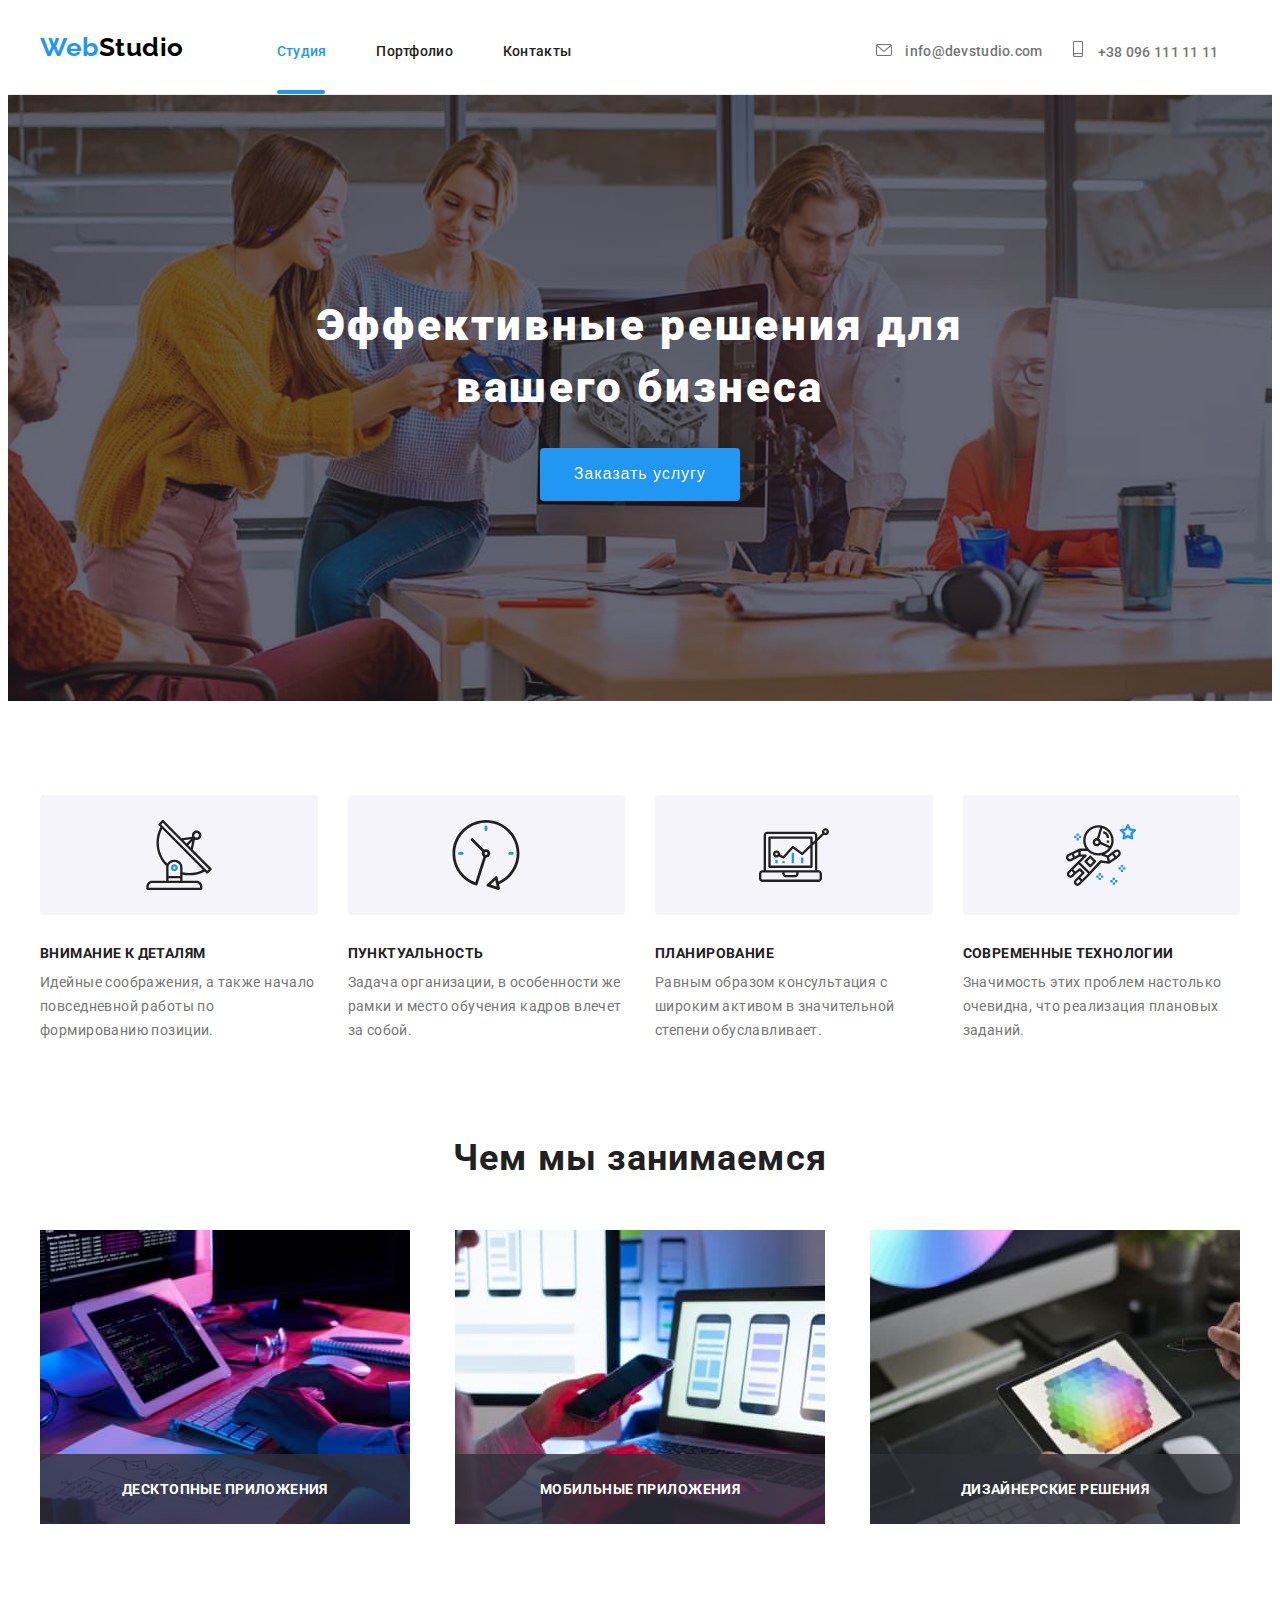
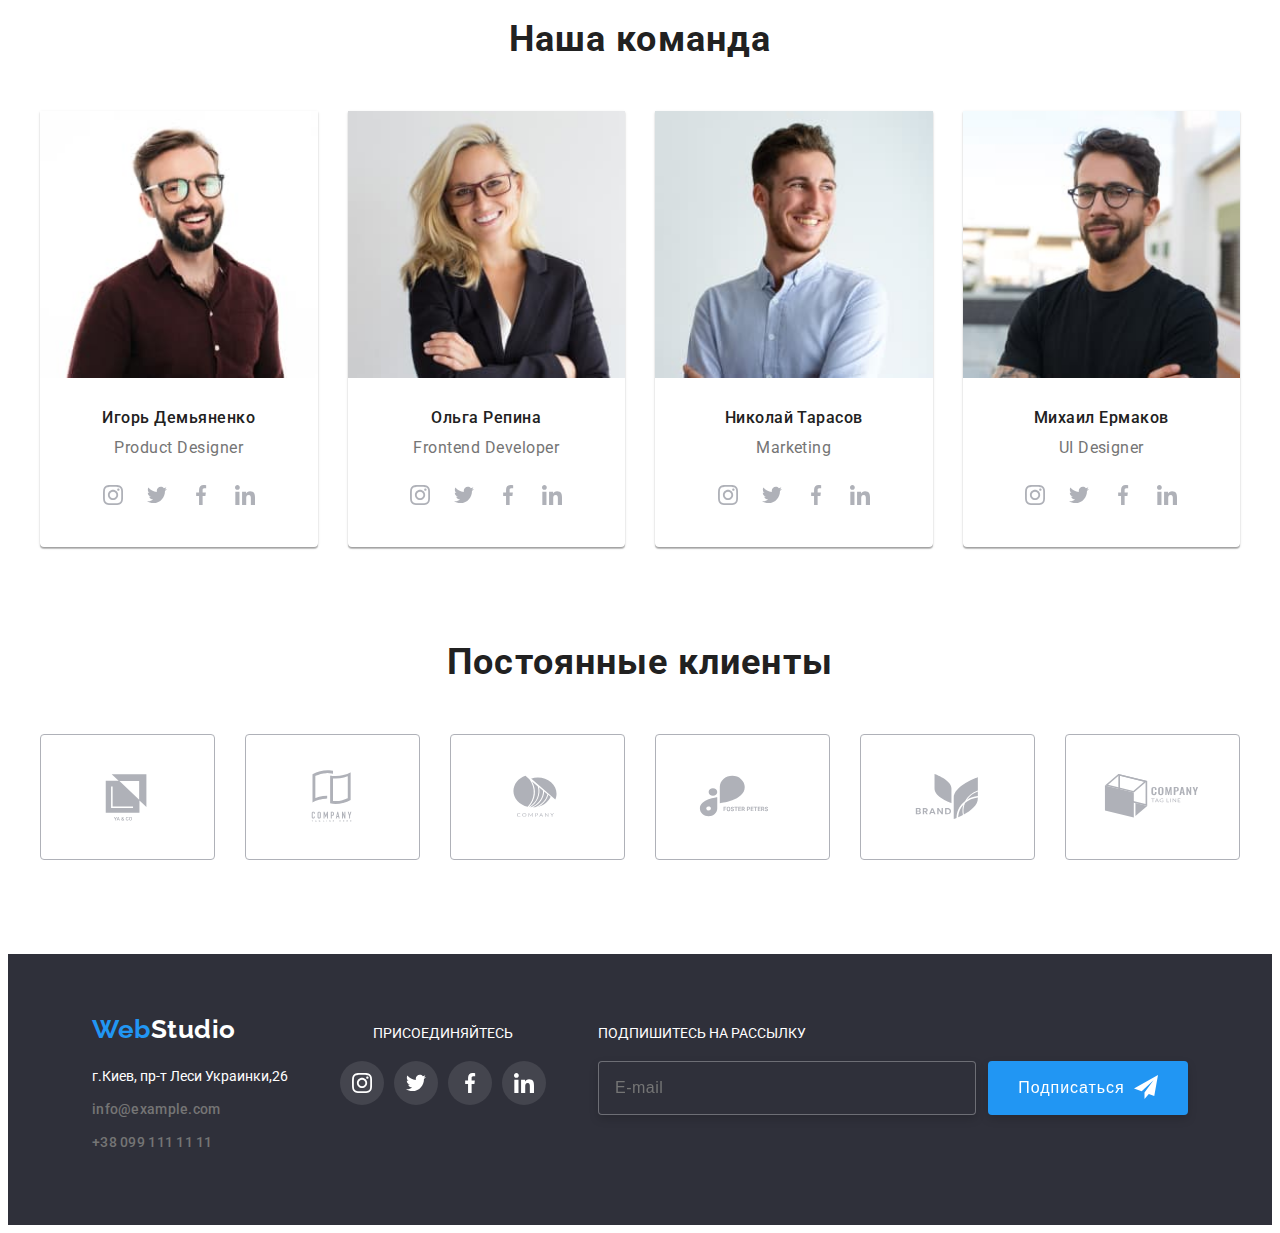
==== commit 0631d993: "Добавляет стили" ====
--- a/index.html
+++ b/index.html
@@ -45,7 +45,7 @@
                                 <use href="./images/icons.svg#icon-envelope"></use>
                             </svg>
                             <span>info@devstudio.com</span></a></li>
-                    <li class="header-contact__item"><a href="tel:+380961111111" class="header-contact__link">
+                    <li class="header-contact__item"><a href="tel:+380961111111" class="header-contact__link header-contact__link--mobile">
                             <svg class="header-contact__icon" width="12" height="16">
                                 <use href="./images/icons.svg#icon-smartphone"></use>
                             </svg>
--- a/css/main.min.css
+++ b/css/main.min.css
@@ -1,2 +1,2 @@
-.footer-contact__link{color:#757575;font-size:14px;font-weight:500;line-height:1.2;letter-spacing:0.02em;text-decoration:none;display:-webkit-inline-box;display:-ms-inline-flexbox;display:inline-flex;-webkit-box-align:center;-ms-flex-align:center;align-items:center;-webkit-transition:color 250ms cubic-bezier(0.4, 0, 0.2, 1);transition:color 250ms cubic-bezier(0.4, 0, 0.2, 1)}.sign-up__title,.join__title{font-size:14px;line-height:1.1;text-transform:uppercase;color:#fff;margin-bottom:20px}.basic-nav__logo,.address-footer__logo{color:#000;font-family:"Raleway",sans-serif;font-size:26px;font-weight:700;line-height:1.2;letter-spacing:0.02em;text-decoration:none}.work__title,.team-work__title,.customers__title{color:#212121;font-size:36px;font-weight:700;line-height:1.2;letter-spacing:0.03em;text-align:center;margin-bottom:50px}@media screen and (max-width: 1199px){.work__title,.team-work__title,.customers__title{font-size:28px;line-height:1.1;margin-bottom:30px}}.social-list__network,.social-footer__link{width:44px;height:44px;border-radius:50%;-webkit-transition:background-color 250ms cubic-bezier(0.4, 0, 0.2, 1);transition:background-color 250ms cubic-bezier(0.4, 0, 0.2, 1)}.hero__button,.form-sign-up__button,.modal__button{min-height:50px;min-width:200px;letter-spacing:0.06em;font-size:16px;line-height:1.9;color:#fff;border:1px solid transparent;border-radius:4px;-webkit-filter:drop-shadow(0px 4px 4px rgba(0,0,0,0.15));filter:drop-shadow(0px 4px 4px rgba(0,0,0,0.15));background-color:#2196F3;cursor:pointer;-webkit-transition:background-color 250ms cubic-bezier(0.4, 0, 0.2, 1),color 250ms cubic-bezier(0.4, 0, 0.2, 1),-webkit-box-shadow 250ms cubic-bezier(0.4, 0, 0.2, 1);transition:background-color 250ms cubic-bezier(0.4, 0, 0.2, 1),color 250ms cubic-bezier(0.4, 0, 0.2, 1),-webkit-box-shadow 250ms cubic-bezier(0.4, 0, 0.2, 1);transition:background-color 250ms cubic-bezier(0.4, 0, 0.2, 1),color 250ms cubic-bezier(0.4, 0, 0.2, 1),box-shadow 250ms cubic-bezier(0.4, 0, 0.2, 1);transition:background-color 250ms cubic-bezier(0.4, 0, 0.2, 1),color 250ms cubic-bezier(0.4, 0, 0.2, 1),box-shadow 250ms cubic-bezier(0.4, 0, 0.2, 1),-webkit-box-shadow 250ms cubic-bezier(0.4, 0, 0.2, 1)}.hero__button:hover,.hero__button:focus,.form-sign-up__button:hover,.form-sign-up__button:focus,.modal__button:hover,.modal__button:focus{background-color:#fff;color:#2196F3}body{background-color:#fff;color:#757575;font-family:"Roboto","Helvetica",sans-serif}body.modal-open{overflow:hidden}h1,h2,h3,p,ul{margin:0;padding:0;list-style:none}img{display:block;max-width:100%;height:auto}.hide{visibility:hidden;font-size:0}.container{margin:0 auto;padding:0 15px}@media screen and (min-width: 480px){.container{width:480px}}@media screen and (min-width: 768px){.container{width:768px}}@media screen and (min-width: 1200px){.container{width:1200px}}.section{padding:94px 0}.page-header{position:relative;border-bottom:1px solid #ECECEC;padding:0 15px}@media screen and (min-width: 1200px){.page-header{display:-webkit-box;display:-ms-flexbox;display:flex;-webkit-box-pack:start;-ms-flex-pack:start;justify-content:flex-start;-webkit-box-align:baseline;-ms-flex-align:baseline;align-items:baseline}}@media screen and (max-width: 767px){.basic-nav{display:-webkit-box;display:-ms-flexbox;display:flex;-webkit-box-pack:justify;-ms-flex-pack:justify;justify-content:space-between;-webkit-box-align:baseline;-ms-flex-align:baseline;align-items:baseline;padding:16px 0}}@media screen and (min-width: 768px){.basic-nav{display:-webkit-box;display:-ms-flexbox;display:flex;-webkit-box-pack:justify;-ms-flex-pack:justify;justify-content:space-between;-webkit-box-align:stretch;-ms-flex-align:stretch;align-items:stretch}}@media screen and (min-width: 1200px){.basic-nav{display:-webkit-box;display:-ms-flexbox;display:flex;-webkit-box-pack:start;-ms-flex-pack:start;justify-content:flex-start;-webkit-box-align:baseline;-ms-flex-align:baseline;align-items:baseline;padding:24px 0}}@media screen and (max-width: 767px){.site-nav{margin-bottom:302px}.site-nav__item{margin-bottom:32px}}@media screen and (min-width: 768px){.site-nav{display:-webkit-box;display:-ms-flexbox;display:flex;-webkit-box-pack:justify;-ms-flex-pack:justify;justify-content:space-between;-webkit-box-align:baseline;-ms-flex-align:baseline;align-items:baseline;padding:32px 0}}@media screen and (min-width: 1200px){.site-nav{display:-webkit-box;display:-ms-flexbox;display:flex;-webkit-box-pack:justify;-ms-flex-pack:justify;justify-content:space-between;-webkit-box-align:baseline;-ms-flex-align:baseline;align-items:baseline;padding:0}}.site-nav__item:not(:last-child){margin-right:50px}.site-nav__link{color:#212121;font-size:14px;font-weight:500;line-height:1.2;letter-spacing:0.02em;text-decoration:none;position:relative;padding-bottom:34px;-webkit-transition:color 250ms cubic-bezier(0.4, 0, 0.2, 1);transition:color 250ms cubic-bezier(0.4, 0, 0.2, 1)}@media screen and (min-width: 1200px){.site-nav__link{padding-bottom:35px}}@media screen and (max-width: 767px){.site-nav__link{font-size:40px}}.site-nav__link:hover,.site-nav__link:focus{color:#2196F3}@media screen and (min-width: 768px){.site-nav__link--first::after{width:48px}.site-nav__link--second::after{width:78px}}.site-nav__link--current{color:#2196F3}.site-nav__link--current::after{content:"";position:absolute;bottom:0;left:0;height:4px;background:#2196F3;border-radius:2px;opacity:1}.hero{padding:200px 0;text-align:center;background-color:#2F303A;display:block;max-width:1600px;background-image:-webkit-gradient(linear, left top, right top, from(rgba(47,48,58,0.4)), to(rgba(47,48,58,0.4))),url("../images/mobile.jpg");background-image:linear-gradient(to right, rgba(47,48,58,0.4), rgba(47,48,58,0.4)),url("../images/mobile.jpg");background-repeat:no-repeat;background-position:center;background-size:cover}@media screen and (min-device-pixel-ratio: 2), screen and (-webkit-min-device-pixel-ratio: 2), screen and (min-resolution: 192dpi), screen and (min-resolution: 2dppx){.hero{background-image:-webkit-gradient(linear, left top, right top, from(rgba(47,48,58,0.4)), to(rgba(47,48,58,0.4))),url("../images/mobile2x.jpg");background-image:linear-gradient(to right, rgba(47,48,58,0.4), rgba(47,48,58,0.4)),url("../images/mobile2x.jpg")}}@media screen and (min-width: 481px){.hero{background-image:-webkit-gradient(linear, left top, right top, from(rgba(47,48,58,0.4)), to(rgba(47,48,58,0.4))),url("../images/tablet.jpg");background-image:linear-gradient(to right, rgba(47,48,58,0.4), rgba(47,48,58,0.4)),url("../images/tablet.jpg")}}@media screen and (min-width: 481px) and (min-device-pixel-ratio: 2), screen and (min-width: 481px) and (-webkit-min-device-pixel-ratio: 2), screen and (min-width: 481px) and (min-resolution: 192dpi), screen and (min-width: 481px) and (min-resolution: 2dppx){.hero{background-image:-webkit-gradient(linear, left top, right top, from(rgba(47,48,58,0.4)), to(rgba(47,48,58,0.4))),url("../images/tablet2x.jpg");background-image:linear-gradient(to right, rgba(47,48,58,0.4), rgba(47,48,58,0.4)),url("../images/tablet2x.jpg")}}@media screen and (min-width: 769px){.hero{background-image:-webkit-gradient(linear, left top, right top, from(rgba(47,48,58,0.4)), to(rgba(47,48,58,0.4))),url("../images/img.fon.jpg");background-image:linear-gradient(to right, rgba(47,48,58,0.4), rgba(47,48,58,0.4)),url("../images/img.fon.jpg")}}@media screen and (min-width: 769px) and (min-device-pixel-ratio: 2), screen and (min-width: 769px) and (-webkit-min-device-pixel-ratio: 2), screen and (min-width: 769px) and (min-resolution: 192dpi), screen and (min-width: 769px) and (min-resolution: 2dppx){.hero{background-image:-webkit-gradient(linear, left top, right top, from(rgba(47,48,58,0.4)), to(rgba(47,48,58,0.4))),url("../images/img.fon2x.jpg");background-image:linear-gradient(to right, rgba(47,48,58,0.4), rgba(47,48,58,0.4)),url("../images/img.fon2x.jpg")}}.hero__title{color:#fff;font-size:44px;font-weight:900;line-height:1.4;letter-spacing:0.06em;max-width:696px;margin:auto;margin-bottom:30px}@media screen and (max-width: 1199px){.hero__title{font-size:26px;line-height:1.6;max-width:360px}}.hero__button{display:inline-block;padding:10px 32px;text-align:center}.advantages{padding-bottom:47px}@media screen and (max-width: 1199px){.advantages{padding-bottom:30px;padding-top:60px}}@media screen and (min-width: 768px){.advantage{display:-webkit-box;display:-ms-flexbox;display:flex;-webkit-box-pack:start;-ms-flex-pack:start;justify-content:flex-start;-webkit-box-align:stretch;-ms-flex-align:stretch;align-items:stretch;-ms-flex-wrap:wrap;flex-wrap:wrap;margin:-15px}}@media screen and (min-width: 1200px){.advantage{display:-webkit-box;display:-ms-flexbox;display:flex;-webkit-box-pack:justify;-ms-flex-pack:justify;justify-content:space-between;-webkit-box-align:stretch;-ms-flex-align:stretch;align-items:stretch;-ms-flex-wrap:nowrap;flex-wrap:nowrap}}@media screen and (min-width: 768px){.advantage__item{width:calc((100% - 4 * 15px) / 2);margin:15px}}@media screen and (min-width: 1200px){.advantage__item{width:calc((100% - 8 * 15px) / 4)}}@media screen and (max-width: 767px){.advantage__item:not(:last-child){margin-bottom:30px}}.advantage__title{color:#212121;font-size:14px;font-weight:700;line-height:1.2;letter-spacing:0.03em;text-transform:uppercase;margin-bottom:10px;text-align:center}@media screen and (min-width: 768px){.advantage__title{text-align:left}}.advantage__description{font-size:14px;line-height:1.7;letter-spacing:0.03em;text-align:left}.advantage__icon{display:-webkit-box;display:-ms-flexbox;display:flex;-webkit-box-pack:center;-ms-flex-pack:center;justify-content:center;-webkit-box-align:stretch;-ms-flex-align:stretch;align-items:stretch;background-color:#F5F4FA;margin-bottom:30px;padding:25px 0}.work{padding-top:47px}@media screen and (max-width: 1199px){.work{display:none}}.work-list{display:-webkit-box;display:-ms-flexbox;display:flex;-webkit-box-pack:justify;-ms-flex-pack:justify;justify-content:space-between;-webkit-box-align:stretch;-ms-flex-align:stretch;align-items:stretch}.work-list__item{display:-webkit-box;display:-ms-flexbox;display:flex;-webkit-box-pack:start;-ms-flex-pack:start;justify-content:flex-start;-webkit-box-align:stretch;-ms-flex-align:stretch;align-items:stretch;position:relative}.work-list__box{position:absolute;display:-webkit-box;display:-ms-flexbox;display:flex;-webkit-box-pack:center;-ms-flex-pack:center;justify-content:center;-webkit-box-align:center;-ms-flex-align:center;align-items:center;bottom:0;width:370px;height:70px;background:rgba(47,48,58,0.8)}.work-list__title{font-weight:bold;font-size:14px;line-height:16px;text-align:center;letter-spacing:0.03em;text-transform:uppercase;color:#fff}.team-work{padding-top:0;background-color:var(--primary-background-color);padding-bottom:47px}@media screen and (max-width: 1199px){.team-work{padding-bottom:30px}}.team{margin:-15px}@media screen and (min-width: 768px){.team{display:-webkit-box;display:-ms-flexbox;display:flex;-webkit-box-pack:start;-ms-flex-pack:start;justify-content:flex-start;-webkit-box-align:stretch;-ms-flex-align:stretch;align-items:stretch;-ms-flex-wrap:wrap;flex-wrap:wrap}}@media screen and (min-width: 1200px){.team{display:-webkit-box;display:-ms-flexbox;display:flex;-webkit-box-pack:justify;-ms-flex-pack:justify;justify-content:space-between;-webkit-box-align:stretch;-ms-flex-align:stretch;align-items:stretch;-ms-flex-wrap:nowrap;flex-wrap:nowrap}}.team__item{background-color:var(--primary-white-color);border-radius:0px 0px 4px 4px;-webkit-box-shadow:0px 1px 3px rgba(0,0,0,0.12),0px 1px 1px rgba(0,0,0,0.14),0px 2px 1px rgba(0,0,0,0.2);box-shadow:0px 1px 3px rgba(0,0,0,0.12),0px 1px 1px rgba(0,0,0,0.14),0px 2px 1px rgba(0,0,0,0.2)}@media screen and (min-width: 768px){.team__item{width:calc((100% - 4 * 15px) / 2);margin:15px}}.team-members{text-align:center;margin-top:30px;margin-bottom:30px}.team-members__name{color:#212121;font-size:16px;font-weight:500;line-height:1.2;letter-spacing:0.03em;margin-bottom:10px}.team-members__profession{font-size:16px;line-height:1.2;letter-spacing:0.03em;margin-bottom:16px}.customers{padding-top:47px}@media screen and (max-width: 1199px){.customers{padding-top:30px;padding-bottom:60px}}.customers-list{display:-webkit-box;display:-ms-flexbox;display:flex;-webkit-box-pack:center;-ms-flex-pack:center;justify-content:center;-webkit-box-align:center;-ms-flex-align:center;align-items:center;-ms-flex-wrap:wrap;flex-wrap:wrap;margin:-15px}@media screen and (min-width: 768px){.customers-list{display:-webkit-box;display:-ms-flexbox;display:flex;-webkit-box-pack:center;-ms-flex-pack:center;justify-content:center;-webkit-box-align:center;-ms-flex-align:center;align-items:center;-ms-flex-wrap:wrap;flex-wrap:wrap}}@media screen and (min-width: 1200px){.customers-list{display:-webkit-box;display:-ms-flexbox;display:flex;-webkit-box-pack:justify;-ms-flex-pack:justify;justify-content:space-between;-webkit-box-align:stretch;-ms-flex-align:stretch;align-items:stretch}}.customers-list__link:hover .customers-list__icon,.customers-list__link:focus .customers-list__icon{fill:#2196F3}.customers-list__item{width:calc((100% - 4 * 15px) / 2);margin:15px}@media screen and (min-width: 768px){.customers-list__item{width:calc((100% - 6 * 15px) / 3)}}@media screen and (min-width: 1200px){.customers-list__item{width:calc((100% - 12 * 15px) / 6)}}.customers-list__link{display:-webkit-box;display:-ms-flexbox;display:flex;-webkit-box-pack:center;-ms-flex-pack:center;justify-content:center;-webkit-box-align:center;-ms-flex-align:center;align-items:center;width:170px;height:92px;padding:16px 32px;border:1px solid #AFB1B8;border-radius:4px;margin:0 auto;-webkit-transition:border 250ms cubic-bezier(0.4, 0, 0.2, 1);transition:border 250ms cubic-bezier(0.4, 0, 0.2, 1)}.customers-list__link:hover,.customers-list__link:focus{border:1px solid #2196F3}.customers-list__icon{fill:#AFB1B8;-webkit-transition:fill 250ms cubic-bezier(0.4, 0, 0.2, 1);transition:fill 250ms cubic-bezier(0.4, 0, 0.2, 1)}@media screen and (min-width: 768px){.projects{display:-webkit-box;display:-ms-flexbox;display:flex;-webkit-box-pack:start;-ms-flex-pack:start;justify-content:flex-start;-webkit-box-align:stretch;-ms-flex-align:stretch;align-items:stretch;-ms-flex-wrap:wrap;flex-wrap:wrap;margin:-15px}}.projects__item{display:-webkit-box;display:-ms-flexbox;display:flex;-webkit-box-orient:vertical;-webkit-box-direction:normal;-ms-flex-direction:column;flex-direction:column;cursor:pointer;-webkit-transition:-webkit-box-shadow 250ms cubic-bezier(0.4, 0, 0.2, 1);transition:-webkit-box-shadow 250ms cubic-bezier(0.4, 0, 0.2, 1);transition:box-shadow 250ms cubic-bezier(0.4, 0, 0.2, 1);transition:box-shadow 250ms cubic-bezier(0.4, 0, 0.2, 1), -webkit-box-shadow 250ms cubic-bezier(0.4, 0, 0.2, 1)}@media screen and (max-width: 768px){.projects__item:not(:last-child){margin-bottom:30px}}@media screen and (min-width: 768px){.projects__item{width:calc((100% - 4 * 15px) / 2);margin:15px}}.projects__item:hover,.projects__item:focus{-webkit-box-shadow:0px 1px 1px rgba(0,0,0,0.12),0px 4px 4px rgba(0,0,0,0.06),1px 4px 6px rgba(0,0,0,0.16);box-shadow:0px 1px 1px rgba(0,0,0,0.12),0px 4px 4px rgba(0,0,0,0.06),1px 4px 6px rgba(0,0,0,0.16)}@media screen and (min-width: 1200px){.projects__item{width:calc((100% - 6 * 15px) / 3);margin:15px}.projects__item:not(:nth-last-child(-n+3)){margin-bottom:30px}}.projects__thumb{position:relative;overflow:hidden}.projects__overlay{display:inline-block;position:absolute;padding:63px 24px;top:0;left:0;width:100%;height:100%;-webkit-transform:translateY(100%);transform:translateY(100%);background-color:rgba(33,150,243,0.9);opacity:0;-webkit-transition:all 250ms cubic-bezier(0.4, 0, 0.2, 1);transition:all 250ms cubic-bezier(0.4, 0, 0.2, 1)}.projects__item:hover .projects__overlay{-webkit-transform:translateY(0);transform:translateY(0);opacity:1}.projects__content{font-size:18px;line-height:1.5;letter-spacing:0.03em;text-align:left;color:#fff}.projects__caption{padding:20px 24px;border:1px solid #eee;border-top:none;-webkit-box-flex:1;-ms-flex-positive:1;flex-grow:1}.projects__title{color:#212121;font-size:18px;font-weight:700;line-height:2;letter-spacing:0.06em;margin-bottom:4px}.projects__description{font-size:16px;line-height:1.9;letter-spacing:0.03em;margin-bottom:20px}.footer{background-color:#2F303A;padding-top:60px;padding-bottom:60px;text-align:center}@media screen and (min-width: 768px){.footer-content{display:-webkit-box;display:-ms-flexbox;display:flex;-webkit-box-pack:start;-ms-flex-pack:start;justify-content:flex-start;-webkit-box-align:baseline;-ms-flex-align:baseline;align-items:baseline;-ms-flex-wrap:wrap;flex-wrap:wrap}}@media screen and (min-width: 1200px){.footer-content{display:-webkit-box;display:-ms-flexbox;display:flex;-webkit-box-pack:start;-ms-flex-pack:start;justify-content:flex-start;-webkit-box-align:baseline;-ms-flex-align:baseline;align-items:baseline}}.address-footer{margin-left:auto;margin-right:auto;margin-bottom:60px;text-align:center}@media screen and (min-width: 768px) and (max-width: 1199px){.address-footer{margin-left:0;text-align:left}}@media screen and (min-width: 1200px){.address-footer{margin-bottom:0}}.footer-contact{font-size:14px;line-height:1.7;font-style:normal}.footer-contact__item{margin-bottom:9px;display:block}.footer-contact__item:last-child{margin-bottom:0}.footer-contact__address-link{color:#fff;text-decoration:none;-webkit-transition:color 250ms cubic-bezier(0.4, 0, 0.2, 1);transition:color 250ms cubic-bezier(0.4, 0, 0.2, 1)}.footer-contact__address-link:hover,.footer-contact__address-link:focus{color:#2196F3}.footer-contact__link:hover,.footer-contact__link:focus{color:#2196F3}.backdrop{position:fixed;top:0;left:0;width:100%;height:100%;background-color:rgba(0,0,0,0.2);opacity:1;-webkit-transition:opacity 250ms cubic-bezier(0.4, 0, 0.2, 1);transition:opacity 250ms cubic-bezier(0.4, 0, 0.2, 1);overflow-y:scroll;padding:94px 15px;z-index:1000}.backdrop.is-hidden{visibility:visible;opacity:0;pointer-events:none}.backdrop.is-hidden .modal{-webkit-transform:translate(-50%, -50%) scale(0.5);transform:translate(-50%, -50%) scale(0.5)}.modal{position:absolute;top:50%;left:50%;-webkit-transform:translate(-50%, -50%) scale(1);transform:translate(-50%, -50%) scale(1);background-color:#fff;-webkit-box-shadow:0px 1px 3px rgba(0,0,0,0.12),0px 1px 1px rgba(0,0,0,0.14),0px 2px 1px rgba(0,0,0,0.2);box-shadow:0px 1px 3px rgba(0,0,0,0.12),0px 1px 1px rgba(0,0,0,0.14),0px 2px 1px rgba(0,0,0,0.2);border-radius:4px;padding:40px;max-width:528px;width:100%;-webkit-transition:-webkit-transform 250ms cubic-bezier(0.4, 0, 0.2, 1);transition:-webkit-transform 250ms cubic-bezier(0.4, 0, 0.2, 1);transition:transform 250ms cubic-bezier(0.4, 0, 0.2, 1);transition:transform 250ms cubic-bezier(0.4, 0, 0.2, 1), -webkit-transform 250ms cubic-bezier(0.4, 0, 0.2, 1)}@media screen and (max-width: 1199px){.modal{max-width:450px}}.modal__title{font-size:20px;font-weight:700;line-height:1.1;letter-spacing:0.03em;color:#000;margin-bottom:12px}.modal__close-button{position:absolute;display:-webkit-box;display:-ms-flexbox;display:flex;-webkit-box-pack:center;-ms-flex-pack:center;justify-content:center;-webkit-box-align:center;-ms-flex-align:center;align-items:center;padding:0;cursor:pointer;width:30px;height:30px;top:8px;right:8px;background-color:#fff;border:1px solid rgba(0,0,0,0.1);border-radius:50px}.modal__close-button:hover .modal__icon,.modal__close-button:focus .modal__icon{fill:#2196F3}.modal__icon{-webkit-transition:fill 250ms cubic-bezier(0.4, 0, 0.2, 1);transition:fill 250ms cubic-bezier(0.4, 0, 0.2, 1)}@media screen and (min-width: 768px){.header-contact{margin-left:88px;padding:21px 0}}@media screen and (min-width: 1200px){.header-contact{margin-left:305px;display:-webkit-box;display:-ms-flexbox;display:flex;-webkit-box-pack:start;-ms-flex-pack:start;justify-content:flex-start;-webkit-box-align:stretch;-ms-flex-align:stretch;align-items:stretch;padding:0}}.header-contact__item{margin-bottom:10px}@media screen and (min-width: 768px){.header-contact__item:last-child{margin-bottom:0px}}@media screen and (min-width: 1200px){.header-contact{margin-bottom:0px}}.header-contact__link{color:#757575;font-size:24px;font-weight:500;line-height:1.2;letter-spacing:0.02em;text-decoration:none;-webkit-transition:all 250ms cubic-bezier(0.4, 0, 0.2, 1);transition:all 250ms cubic-bezier(0.4, 0, 0.2, 1)}.header-contact__link:hover,.header-contact__link:focus{color:#2196F3}@media screen and (max-width: 767px){.header-contact{display:-webkit-box;display:-ms-flexbox;display:flex;-webkit-box-pack:start;-ms-flex-pack:start;justify-content:flex-start;-webkit-box-align:stretch;-ms-flex-align:stretch;align-items:stretch;-webkit-box-orient:vertical;-webkit-box-direction:reverse;-ms-flex-direction:column-reverse;flex-direction:column-reverse;margin-bottom:64px}.header-contact__icon{visibility:hidden}.header-contact__link:hover,.header-contact__link:focus{color:#2196F3;font-size:34px}}.header-contact__link:hover,.header-contact__link:focus{color:#2196F3}.header-contact__link{font-size:14px}.header-contact__link:hover .header-contact__icon,.header-contact__link:focus .header-contact__icon{fill:#2196F3}.header-contact__icon,.header-contact__icon{fill:#757575;margin-right:10px;-webkit-transition:fill 250ms cubic-bezier(0.4, 0, 0.2, 1);transition:fill 250ms cubic-bezier(0.4, 0, 0.2, 1)}@media screen and (min-width: 1200px){.header-contact{position:static;display:-webkit-box;display:-ms-flexbox;display:flex;-webkit-box-pack:start;-ms-flex-pack:start;justify-content:flex-start;-webkit-box-align:stretch;-ms-flex-align:stretch;align-items:stretch}.header-contact__item:not(:first-child){margin-left:30px}}@media screen and (max-width: 1199px){.portfolio{padding:60px 0}}.filters{display:-webkit-box;display:-ms-flexbox;display:flex;-webkit-box-pack:start;-ms-flex-pack:start;justify-content:flex-start;-webkit-box-align:stretch;-ms-flex-align:stretch;align-items:stretch;-ms-flex-wrap:wrap;flex-wrap:wrap;margin-bottom:40px}@media screen and (min-width: 768px){.filters{display:-webkit-box;display:-ms-flexbox;display:flex;-webkit-box-pack:center;-ms-flex-pack:center;justify-content:center;-webkit-box-align:stretch;-ms-flex-align:stretch;align-items:stretch;-ms-flex-wrap:nowrap;flex-wrap:nowrap;margin-bottom:30px}}@media screen and (min-width: 1200px){.filters{margin-bottom:50px}}.filters__item:not(:last-child){margin-right:8px}@media screen and (max-width: 767px){.filters__item:nth-child(-n+3){margin-bottom:15px}}.filters__button{display:inline-block;border-radius:4px;padding:6px 22px;min-width:73px;text-align:center;color:#212121;background-color:#F5F4FA;border:1px solid transparent;cursor:pointer;font-family:inherit;font-size:16px;line-height:1.6;-webkit-transition:all 250ms cubic-bezier(0.4, 0, 0.2, 1);transition:all 250ms cubic-bezier(0.4, 0, 0.2, 1)}.filters__button:hover,.filters__button:focus{color:#fff;background-color:#2196F3;-webkit-box-shadow:0px 3px 1px rgba(0,0,0,0.1),0px 1px 2px rgba(0,0,0,0.08),0px 2px 2px rgba(0,0,0,0.12);box-shadow:0px 3px 1px rgba(0,0,0,0.1),0px 1px 2px rgba(0,0,0,0.08),0px 2px 2px rgba(0,0,0,0.12)}@media screen and (min-width: 768px){.sign-up{margin:0 auto}}@media screen and (min-width: 1200px){.sign-up{margin-left:auto}}.sign-up__title{text-align:center}@media screen and (min-width: 768px){.form-sign-up{display:-webkit-box;display:-ms-flexbox;display:flex;-webkit-box-pack:center;-ms-flex-pack:center;justify-content:center;-webkit-box-align:center;-ms-flex-align:center;align-items:center;-webkit-box-orient:vertical;-webkit-box-direction:normal;-ms-flex-direction:column;flex-direction:column}}@media screen and (min-width: 1200px){.form-sign-up{display:-webkit-box;display:-ms-flexbox;display:flex;-webkit-box-pack:start;-ms-flex-pack:start;justify-content:flex-start;-webkit-box-align:stretch;-ms-flex-align:stretch;align-items:stretch;-webkit-box-orient:horizontal;-webkit-box-direction:normal;-ms-flex-direction:row;flex-direction:row}}.form-sign-up__input{height:50px;width:100%;margin-bottom:20px;border:1px solid rgba(255,255,255,0.3);-webkit-filter:drop-shadow(0px 4px 4px rgba(0,0,0,0.15));filter:drop-shadow(0px 4px 4px rgba(0,0,0,0.15));border-radius:4px;background:#2f303a;padding-left:16px;cursor:pointer;font-size:16px;line-height:1.2;letter-spacing:0.03em;color:rgba(255,255,255,0.6);color:#fff;-webkit-transition:border 250ms cubic-bezier(0.4, 0, 0.2, 1);transition:border 250ms cubic-bezier(0.4, 0, 0.2, 1)}@media screen and (min-width: 768px){.form-sign-up__input{width:450px}}@media screen and (min-width: 1200px){.form-sign-up__input{width:358px;margin-right:12px;margin-bottom:0}}.form-sign-up__input:hover{border-color:#2196F3}.form-sign-up__button{position:relative;padding:10px 62px 10px 29px}.form-sign-up__button:hover .form-sign-up__icon,.form-sign-up__button:focus .form-sign-up__icon{fill:#2196F3}.form-sign-up__icon{fill:#fff;position:absolute;top:13px;right:29px;-webkit-transition:fill 250ms cubic-bezier(0.4, 0, 0.2, 1);transition:fill 250ms cubic-bezier(0.4, 0, 0.2, 1)}.form-field{display:-webkit-box;display:-ms-flexbox;display:flex;-webkit-box-pack:start;-ms-flex-pack:start;justify-content:flex-start;-webkit-box-align:stretch;-ms-flex-align:stretch;align-items:stretch;-webkit-box-orient:vertical;-webkit-box-direction:normal;-ms-flex-direction:column;flex-direction:column;text-align:left;margin-bottom:10px}.form-field__label{font-size:12px;line-height:1.2;margin-bottom:5px}.form-field__box{position:relative}.form-field__input{width:100%;border:1px solid rgba(33,33,33,0.2);border-radius:4px;padding:13px 20px 13px 42px;-webkit-transition:border 250ms cubic-bezier(0.4, 0, 0.2, 1);transition:border 250ms cubic-bezier(0.4, 0, 0.2, 1)}.form-field__input:hover,.form-field__input:focus{border-color:#2196F3;cursor:pointer}.form-field__icon{position:absolute;top:50%;left:5%;-webkit-transform:translate(-50%, -50%);transform:translate(-50%, -50%);-webkit-transition:fill 250ms cubic-bezier(0.4, 0, 0.2, 1);transition:fill 250ms cubic-bezier(0.4, 0, 0.2, 1)}.form-field__input:hover ~ .form-field__icon,.form-field__input:focus ~ .form-field__icon{fill:#2196F3}.form-field__textarea{resize:none;width:100%;height:120px;border:1px solid rgba(33,33,33,0.2);border-radius:4px;font-size:14px;margin-bottom:20px;padding:12px 16px;-webkit-transition:border-color 250ms cubic-bezier(0.4, 0, 0.2, 1);transition:border-color 250ms cubic-bezier(0.4, 0, 0.2, 1)}.form-field__textarea:hover,.form-field__textarea:focus{border-color:#2196F3;cursor:pointer}.checkbox{text-align:left;font-size:14px;line-height:1.7;letter-spacing:0.03em;display:-webkit-box;display:-ms-flexbox;display:flex;-webkit-box-pack:center;-ms-flex-pack:center;justify-content:center;-webkit-box-align:center;-ms-flex-align:center;align-items:center;margin-bottom:30px}@media screen and (max-width: 1199px){.checkbox{font-size:12px}}.checkbox__input{position:absolute;clip:rect(0 0 0 0);width:1px;height:1px;margin:-1px;-webkit-transition:all 250ms cubic-bezier(0.4, 0, 0.2, 1);transition:all 250ms cubic-bezier(0.4, 0, 0.2, 1)}.checkbox__icon{fill:#fff;border:solid #000;border-radius:2px;margin-right:9px;-webkit-transition:fill 250ms cubic-bezier(0.4, 0, 0.2, 1);transition:fill 250ms cubic-bezier(0.4, 0, 0.2, 1)}.checkbox__input:checked+.checkbox__icon{background-color:#2196F3;fill:#2196F3;border:solid #2196F3}.checkbox__link{color:#2196F3;margin-left:3px}.modal__button{-webkit-box-shadow:0px 4px 4px rgba(0,0,0,0.15);box-shadow:0px 4px 4px rgba(0,0,0,0.15);display:inline-block;padding:10px 32px;text-align:center}.basic-nav__logo--blue{color:#2196F3}@media screen and (min-width: 768px) and (max-width: 1199px){.basic-nav__logo{padding:26px 0}}.address-footer__logo{display:block;margin-bottom:20px}.address-footer__logo--blue{color:#2196F3}.address-footer__logo--white{color:#fff}.social-list{display:-webkit-box;display:-ms-flexbox;display:flex;-webkit-box-pack:center;-ms-flex-pack:center;justify-content:center;-webkit-box-align:stretch;-ms-flex-align:stretch;align-items:stretch;padding-left:30px;padding-right:30px}.social-list__network{display:-webkit-box;display:-ms-flexbox;display:flex;-webkit-box-pack:center;-ms-flex-pack:center;justify-content:center;-webkit-box-align:center;-ms-flex-align:center;align-items:center}.social-list__network:focus,.social-list__network:hover{background-color:#2196F3}.social-list__icon{fill:#AFB1B8;-webkit-transition:fill 250ms cubic-bezier(0.4, 0, 0.2, 1);transition:fill 250ms cubic-bezier(0.4, 0, 0.2, 1)}.social-list__network:hover .social-list__icon,.social-list__network:focus .social-list__icon{fill:#fff}.join__title{text-align:center}.social-footer{display:-webkit-box;display:-ms-flexbox;display:flex;-webkit-box-pack:center;-ms-flex-pack:center;justify-content:center;-webkit-box-align:stretch;-ms-flex-align:stretch;align-items:stretch;margin-bottom:60px}.social-footer__item:not(:last-child){margin-right:10px}.social-footer__link{display:-webkit-box;display:-ms-flexbox;display:flex;-webkit-box-pack:center;-ms-flex-pack:center;justify-content:center;-webkit-box-align:center;-ms-flex-align:center;align-items:center;background-color:#FFFFFF1A}.social-footer__link:hover,.social-footer__link:focus{background-color:#2196F3}.social-footer__icon{fill:#fff}.mobile-list{display:-webkit-box;display:-ms-flexbox;display:flex;-webkit-box-pack:center;-ms-flex-pack:center;justify-content:center;-webkit-box-align:center;-ms-flex-align:center;align-items:center}.mobile-list__item{border:5 px solid #757575}.mobile-list__link{font-size:18px;line-height:1.2;letter-spacing:0.02em;color:#2196F3;text-decoration:none;padding:0 20px;border-right:1px solid #757575}@media screen and (min-width: 768px){.mobile-list{display:none}}.menu-button{display:-webkit-box;display:-ms-flexbox;display:flex;-webkit-box-pack:center;-ms-flex-pack:center;justify-content:center;-webkit-box-align:center;-ms-flex-align:center;align-items:center;margin:0;padding:0;border:none;background-color:transparent;z-index:999;width:40px;height:40px;-webkit-transition:all 250ms cubic-bezier(0.4, 0, 0.2, 1);transition:all 250ms cubic-bezier(0.4, 0, 0.2, 1)}.menu-button:hover .icon-menu,.menu-button:hover .navigation-close,.menu-button:focus .icon-menu,.menu-button:focus .navigation-close{fill:#2196F3}@media screen and (min-width: 768px){.menu-button{display:none}}.icon-menu,.navigation-close{-webkit-transition:fill 250ms cubic-bezier(0.4, 0, 0.2, 1);transition:fill 250ms cubic-bezier(0.4, 0, 0.2, 1)}.menu-button .navigation-close{display:none}.menu-button.is-open .navigation-close{display:block}.menu-button.is-open .icon-menu{display:none}.menu-container{background-color:#fff;z-index:998}@media screen and (max-width: 767px){.menu-container{display:none;position:absolute;top:0;left:0;width:100%;padding:48px 40px;font-size:40px}.menu-container.is-open{display:block}}@media screen and (min-width: 767px) and (max-width: 1199px){.menu-container{position:relative;display:-webkit-box;display:-ms-flexbox;display:flex;height:80px}}@media screen and (min-width: 1200px){.menu-container{margin-left:93px;display:-webkit-box;display:-ms-flexbox;display:flex;-webkit-box-pack:start;-ms-flex-pack:start;justify-content:flex-start;-webkit-box-align:baseline;-ms-flex-align:baseline;align-items:baseline;position:static}}
+.footer-contact__link{color:#757575;font-size:14px;font-weight:500;line-height:1.2;letter-spacing:0.02em;text-decoration:none;display:-webkit-inline-box;display:-ms-inline-flexbox;display:inline-flex;-webkit-box-align:center;-ms-flex-align:center;align-items:center;-webkit-transition:color 250ms cubic-bezier(0.4, 0, 0.2, 1);transition:color 250ms cubic-bezier(0.4, 0, 0.2, 1)}.sign-up__title,.join__title{font-size:14px;line-height:1.1;text-transform:uppercase;color:#fff;margin-bottom:20px}.basic-nav__logo,.address-footer__logo{color:#000;font-family:"Raleway",sans-serif;font-size:26px;font-weight:700;line-height:1.2;letter-spacing:0.02em;text-decoration:none}.work__title,.team-work__title,.customers__title{color:#212121;font-size:36px;font-weight:700;line-height:1.2;letter-spacing:0.03em;text-align:center;margin-bottom:50px}@media screen and (max-width: 1199px){.work__title,.team-work__title,.customers__title{font-size:28px;line-height:1.1;margin-bottom:30px}}.social-list__network,.social-footer__link{width:44px;height:44px;border-radius:50%;-webkit-transition:background-color 250ms cubic-bezier(0.4, 0, 0.2, 1);transition:background-color 250ms cubic-bezier(0.4, 0, 0.2, 1)}.hero__button,.form-sign-up__button,.modal__button{min-height:50px;min-width:200px;letter-spacing:0.06em;font-size:16px;line-height:1.9;color:#fff;border:1px solid transparent;border-radius:4px;-webkit-filter:drop-shadow(0px 4px 4px rgba(0,0,0,0.15));filter:drop-shadow(0px 4px 4px rgba(0,0,0,0.15));background-color:#2196F3;cursor:pointer;-webkit-transition:background-color 250ms cubic-bezier(0.4, 0, 0.2, 1),color 250ms cubic-bezier(0.4, 0, 0.2, 1),-webkit-box-shadow 250ms cubic-bezier(0.4, 0, 0.2, 1);transition:background-color 250ms cubic-bezier(0.4, 0, 0.2, 1),color 250ms cubic-bezier(0.4, 0, 0.2, 1),-webkit-box-shadow 250ms cubic-bezier(0.4, 0, 0.2, 1);transition:background-color 250ms cubic-bezier(0.4, 0, 0.2, 1),color 250ms cubic-bezier(0.4, 0, 0.2, 1),box-shadow 250ms cubic-bezier(0.4, 0, 0.2, 1);transition:background-color 250ms cubic-bezier(0.4, 0, 0.2, 1),color 250ms cubic-bezier(0.4, 0, 0.2, 1),box-shadow 250ms cubic-bezier(0.4, 0, 0.2, 1),-webkit-box-shadow 250ms cubic-bezier(0.4, 0, 0.2, 1)}.hero__button:hover,.hero__button:focus,.form-sign-up__button:hover,.form-sign-up__button:focus,.modal__button:hover,.modal__button:focus{background-color:#fff;color:#2196F3}body{background-color:#fff;color:#757575;font-family:"Roboto","Helvetica",sans-serif}body.modal-open{overflow:hidden}h1,h2,h3,p,ul{margin:0;padding:0;list-style:none}img{display:block;width:100%;height:auto}.hide{visibility:hidden;font-size:0}.container{margin:0 auto;padding:0 15px}@media screen and (min-width: 768px){.container{width:100%}}@media screen and (min-width: 1200px){.container{width:1200px}}.section{padding:94px 0}.page-header{position:relative;border-bottom:1px solid #ECECEC}@media screen and (max-width: 768px){.page-header{padding:16px 0}}@media screen and (min-width: 1200px){.page-header{display:-webkit-box;display:-ms-flexbox;display:flex;-webkit-box-pack:start;-ms-flex-pack:start;justify-content:flex-start;-webkit-box-align:baseline;-ms-flex-align:baseline;align-items:baseline}}@media screen and (max-width: 767px){.basic-nav{display:-webkit-box;display:-ms-flexbox;display:flex;-webkit-box-pack:justify;-ms-flex-pack:justify;justify-content:space-between;-webkit-box-align:baseline;-ms-flex-align:baseline;align-items:baseline}}@media screen and (min-width: 768px){.basic-nav{display:-webkit-box;display:-ms-flexbox;display:flex;-webkit-box-pack:justify;-ms-flex-pack:justify;justify-content:space-between;-webkit-box-align:stretch;-ms-flex-align:stretch;align-items:stretch}}@media screen and (min-width: 1200px){.basic-nav{display:-webkit-box;display:-ms-flexbox;display:flex;-webkit-box-pack:start;-ms-flex-pack:start;justify-content:flex-start;-webkit-box-align:baseline;-ms-flex-align:baseline;align-items:baseline;padding:24px 0}}@media screen and (max-width: 767px){.site-nav{margin-bottom:302px}.site-nav__item{margin-bottom:32px}}@media screen and (min-width: 768px){.site-nav{display:-webkit-box;display:-ms-flexbox;display:flex;-webkit-box-pack:justify;-ms-flex-pack:justify;justify-content:space-between;-webkit-box-align:baseline;-ms-flex-align:baseline;align-items:baseline;padding:32px 0}}@media screen and (min-width: 1200px){.site-nav{display:-webkit-box;display:-ms-flexbox;display:flex;-webkit-box-pack:justify;-ms-flex-pack:justify;justify-content:space-between;-webkit-box-align:baseline;-ms-flex-align:baseline;align-items:baseline;padding:0}}.site-nav__item:not(:last-child){margin-right:50px}.site-nav__link{color:#212121;font-size:14px;font-weight:500;line-height:1.2;letter-spacing:0.02em;text-decoration:none;position:relative;padding-bottom:34px;-webkit-transition:color 250ms cubic-bezier(0.4, 0, 0.2, 1);transition:color 250ms cubic-bezier(0.4, 0, 0.2, 1)}@media screen and (min-width: 1200px){.site-nav__link{padding-bottom:35px}}@media screen and (max-width: 767px){.site-nav__link{font-size:40px}}.site-nav__link:hover,.site-nav__link:focus{color:#2196F3}@media screen and (min-width: 768px){.site-nav__link--first::after{width:48px}.site-nav__link--second::after{width:78px}}.site-nav__link--current{color:#2196F3}.site-nav__link--current::after{content:"";position:absolute;bottom:0;left:0;height:4px;background:#2196F3;border-radius:2px;opacity:1}.hero{padding:200px 0;text-align:center;background-color:#2F303A;display:block;max-width:1600px;background-image:-webkit-gradient(linear, left top, right top, from(rgba(47,48,58,0.4)), to(rgba(47,48,58,0.4))),url("../images/mobile.jpg");background-image:linear-gradient(to right, rgba(47,48,58,0.4), rgba(47,48,58,0.4)),url("../images/mobile.jpg");background-repeat:no-repeat;background-position:center;background-size:cover}@media screen and (min-device-pixel-ratio: 2), screen and (-webkit-min-device-pixel-ratio: 2), screen and (min-resolution: 192dpi), screen and (min-resolution: 2dppx){.hero{background-image:-webkit-gradient(linear, left top, right top, from(rgba(47,48,58,0.4)), to(rgba(47,48,58,0.4))),url("../images/mobile2x.jpg");background-image:linear-gradient(to right, rgba(47,48,58,0.4), rgba(47,48,58,0.4)),url("../images/mobile2x.jpg")}}@media screen and (min-width: 481px){.hero{background-image:-webkit-gradient(linear, left top, right top, from(rgba(47,48,58,0.4)), to(rgba(47,48,58,0.4))),url("../images/tablet.jpg");background-image:linear-gradient(to right, rgba(47,48,58,0.4), rgba(47,48,58,0.4)),url("../images/tablet.jpg")}}@media screen and (min-width: 481px) and (min-device-pixel-ratio: 2), screen and (min-width: 481px) and (-webkit-min-device-pixel-ratio: 2), screen and (min-width: 481px) and (min-resolution: 192dpi), screen and (min-width: 481px) and (min-resolution: 2dppx){.hero{background-image:-webkit-gradient(linear, left top, right top, from(rgba(47,48,58,0.4)), to(rgba(47,48,58,0.4))),url("../images/tablet2x.jpg");background-image:linear-gradient(to right, rgba(47,48,58,0.4), rgba(47,48,58,0.4)),url("../images/tablet2x.jpg")}}@media screen and (min-width: 769px){.hero{background-image:-webkit-gradient(linear, left top, right top, from(rgba(47,48,58,0.4)), to(rgba(47,48,58,0.4))),url("../images/img.fon.jpg");background-image:linear-gradient(to right, rgba(47,48,58,0.4), rgba(47,48,58,0.4)),url("../images/img.fon.jpg")}}@media screen and (min-width: 769px) and (min-device-pixel-ratio: 2), screen and (min-width: 769px) and (-webkit-min-device-pixel-ratio: 2), screen and (min-width: 769px) and (min-resolution: 192dpi), screen and (min-width: 769px) and (min-resolution: 2dppx){.hero{background-image:-webkit-gradient(linear, left top, right top, from(rgba(47,48,58,0.4)), to(rgba(47,48,58,0.4))),url("../images/img.fon2x.jpg");background-image:linear-gradient(to right, rgba(47,48,58,0.4), rgba(47,48,58,0.4)),url("../images/img.fon2x.jpg")}}.hero__title{color:#fff;font-size:44px;font-weight:900;line-height:1.4;letter-spacing:0.06em;max-width:696px;margin:auto;margin-bottom:30px}@media screen and (max-width: 1199px){.hero__title{font-size:26px;line-height:1.6;max-width:360px}}.hero__button{display:inline-block;padding:10px 32px;text-align:center}.advantages{padding-bottom:47px}@media screen and (max-width: 1199px){.advantages{padding-bottom:30px;padding-top:60px}}@media screen and (min-width: 768px){.advantage{display:-webkit-box;display:-ms-flexbox;display:flex;-webkit-box-pack:start;-ms-flex-pack:start;justify-content:flex-start;-webkit-box-align:stretch;-ms-flex-align:stretch;align-items:stretch;-ms-flex-wrap:wrap;flex-wrap:wrap;margin:-15px}}@media screen and (min-width: 1200px){.advantage{display:-webkit-box;display:-ms-flexbox;display:flex;-webkit-box-pack:justify;-ms-flex-pack:justify;justify-content:space-between;-webkit-box-align:stretch;-ms-flex-align:stretch;align-items:stretch;-ms-flex-wrap:nowrap;flex-wrap:nowrap}}@media screen and (min-width: 768px){.advantage__item{width:calc((100% - 4 * 15px) / 2);margin:15px}}@media screen and (min-width: 1200px){.advantage__item{width:calc((100% - 8 * 15px) / 4)}}@media screen and (max-width: 767px){.advantage__item:not(:last-child){margin-bottom:30px}}.advantage__title{color:#212121;font-size:14px;font-weight:700;line-height:1.2;letter-spacing:0.03em;text-transform:uppercase;margin-bottom:10px;text-align:center}@media screen and (min-width: 768px){.advantage__title{text-align:left}}.advantage__description{font-size:14px;line-height:1.7;letter-spacing:0.03em;text-align:left}.advantage__icon{display:-webkit-box;display:-ms-flexbox;display:flex;-webkit-box-pack:center;-ms-flex-pack:center;justify-content:center;-webkit-box-align:stretch;-ms-flex-align:stretch;align-items:stretch;background-color:#F5F4FA;margin-bottom:30px;padding:25px 0;border-radius:4px}.work{padding-top:47px}@media screen and (max-width: 1199px){.work{display:none}}.work-list{display:-webkit-box;display:-ms-flexbox;display:flex;-webkit-box-pack:justify;-ms-flex-pack:justify;justify-content:space-between;-webkit-box-align:stretch;-ms-flex-align:stretch;align-items:stretch}.work-list__item{display:-webkit-box;display:-ms-flexbox;display:flex;-webkit-box-pack:start;-ms-flex-pack:start;justify-content:flex-start;-webkit-box-align:stretch;-ms-flex-align:stretch;align-items:stretch;position:relative}.work-list__box{position:absolute;display:-webkit-box;display:-ms-flexbox;display:flex;-webkit-box-pack:center;-ms-flex-pack:center;justify-content:center;-webkit-box-align:center;-ms-flex-align:center;align-items:center;bottom:0;width:370px;height:70px;background:rgba(47,48,58,0.8)}.work-list__title{font-weight:bold;font-size:14px;line-height:16px;text-align:center;letter-spacing:0.03em;text-transform:uppercase;color:#fff}.team-work{padding-top:0;background-color:var(--primary-background-color);padding-bottom:47px}@media screen and (max-width: 1199px){.team-work{padding-bottom:30px}}.team{margin:-15px}@media screen and (min-width: 768px){.team{display:-webkit-box;display:-ms-flexbox;display:flex;-webkit-box-pack:start;-ms-flex-pack:start;justify-content:flex-start;-webkit-box-align:stretch;-ms-flex-align:stretch;align-items:stretch;-ms-flex-wrap:wrap;flex-wrap:wrap}}@media screen and (min-width: 1200px){.team{display:-webkit-box;display:-ms-flexbox;display:flex;-webkit-box-pack:justify;-ms-flex-pack:justify;justify-content:space-between;-webkit-box-align:stretch;-ms-flex-align:stretch;align-items:stretch;-ms-flex-wrap:nowrap;flex-wrap:nowrap}}.team__item{background-color:var(--primary-white-color);border-radius:0px 0px 4px 4px;-webkit-box-shadow:0px 1px 3px rgba(0,0,0,0.12),0px 1px 1px rgba(0,0,0,0.14),0px 2px 1px rgba(0,0,0,0.2);box-shadow:0px 1px 3px rgba(0,0,0,0.12),0px 1px 1px rgba(0,0,0,0.14),0px 2px 1px rgba(0,0,0,0.2)}@media screen and (max-width: 767px){.team__item:not(:last-child){margin-bottom:30px}}@media screen and (min-width: 768px){.team__item{width:calc((100% - 4 * 15px) / 2);margin:15px}}.team-members{text-align:center;padding:30px 0}.team-members__name{color:#212121;font-size:16px;font-weight:500;line-height:1.2;letter-spacing:0.03em;margin-bottom:10px}.team-members__profession{font-size:16px;line-height:1.2;letter-spacing:0.03em;margin-bottom:16px}.customers{padding-top:47px}@media screen and (max-width: 1199px){.customers{padding-top:30px;padding-bottom:60px}}.customers-list{display:-webkit-box;display:-ms-flexbox;display:flex;-webkit-box-pack:center;-ms-flex-pack:center;justify-content:center;-webkit-box-align:center;-ms-flex-align:center;align-items:center;-ms-flex-wrap:wrap;flex-wrap:wrap;margin:-15px}@media screen and (min-width: 768px){.customers-list{display:-webkit-box;display:-ms-flexbox;display:flex;-webkit-box-pack:center;-ms-flex-pack:center;justify-content:center;-webkit-box-align:center;-ms-flex-align:center;align-items:center;-ms-flex-wrap:wrap;flex-wrap:wrap}}@media screen and (min-width: 1200px){.customers-list{display:-webkit-box;display:-ms-flexbox;display:flex;-webkit-box-pack:justify;-ms-flex-pack:justify;justify-content:space-between;-webkit-box-align:stretch;-ms-flex-align:stretch;align-items:stretch}}.customers-list__link:hover .customers-list__icon,.customers-list__link:focus .customers-list__icon{fill:#2196F3}.customers-list__item{width:calc((100% - 4 * 15px) / 2);margin:15px}@media screen and (min-width: 768px){.customers-list__item{width:calc((100% - 6 * 15px) / 3)}}@media screen and (min-width: 1200px){.customers-list__item{width:calc((100% - 12 * 15px) / 6)}}.customers-list__link{display:-webkit-box;display:-ms-flexbox;display:flex;-webkit-box-pack:center;-ms-flex-pack:center;justify-content:center;-webkit-box-align:center;-ms-flex-align:center;align-items:center;height:92px;padding:16px 32px;border:1px solid #AFB1B8;border-radius:4px;margin:0 auto;-webkit-transition:border 250ms cubic-bezier(0.4, 0, 0.2, 1);transition:border 250ms cubic-bezier(0.4, 0, 0.2, 1)}.customers-list__link:hover,.customers-list__link:focus{border:1px solid #2196F3}.customers-list__icon{fill:#AFB1B8;-webkit-transition:fill 250ms cubic-bezier(0.4, 0, 0.2, 1);transition:fill 250ms cubic-bezier(0.4, 0, 0.2, 1)}@media screen and (min-width: 768px){.projects{display:-webkit-box;display:-ms-flexbox;display:flex;-webkit-box-pack:start;-ms-flex-pack:start;justify-content:flex-start;-webkit-box-align:stretch;-ms-flex-align:stretch;align-items:stretch;-ms-flex-wrap:wrap;flex-wrap:wrap;margin:-15px}}.projects__item{display:-webkit-box;display:-ms-flexbox;display:flex;-webkit-box-orient:vertical;-webkit-box-direction:normal;-ms-flex-direction:column;flex-direction:column;cursor:pointer;-webkit-transition:-webkit-box-shadow 250ms cubic-bezier(0.4, 0, 0.2, 1);transition:-webkit-box-shadow 250ms cubic-bezier(0.4, 0, 0.2, 1);transition:box-shadow 250ms cubic-bezier(0.4, 0, 0.2, 1);transition:box-shadow 250ms cubic-bezier(0.4, 0, 0.2, 1), -webkit-box-shadow 250ms cubic-bezier(0.4, 0, 0.2, 1)}@media screen and (max-width: 768px){.projects__item:not(:last-child){margin-bottom:30px}}@media screen and (min-width: 768px){.projects__item{width:calc((100% - 4 * 15px) / 2);margin:15px}}.projects__item:hover,.projects__item:focus{-webkit-box-shadow:0px 1px 1px rgba(0,0,0,0.12),0px 4px 4px rgba(0,0,0,0.06),1px 4px 6px rgba(0,0,0,0.16);box-shadow:0px 1px 1px rgba(0,0,0,0.12),0px 4px 4px rgba(0,0,0,0.06),1px 4px 6px rgba(0,0,0,0.16)}@media screen and (min-width: 1200px){.projects__item{width:calc((100% - 6 * 15px) / 3);margin:15px}.projects__item:not(:nth-last-child(-n+3)){margin-bottom:30px}}.projects__thumb{position:relative;overflow:hidden}.projects__overlay{display:inline-block;position:absolute;padding:63px 24px;top:0;left:0;width:100%;height:100%;-webkit-transform:translateY(100%);transform:translateY(100%);background-color:rgba(33,150,243,0.9);opacity:0;-webkit-transition:all 250ms cubic-bezier(0.4, 0, 0.2, 1);transition:all 250ms cubic-bezier(0.4, 0, 0.2, 1)}.projects__item:hover .projects__overlay{-webkit-transform:translateY(0);transform:translateY(0);opacity:1}.projects__content{font-size:18px;line-height:1.5;letter-spacing:0.03em;text-align:left;color:#fff}.projects__caption{padding:20px 24px;border:1px solid #eee;border-top:none;-webkit-box-flex:1;-ms-flex-positive:1;flex-grow:1}.projects__title{color:#212121;font-size:18px;font-weight:700;line-height:2;letter-spacing:0.06em;margin-bottom:4px}.projects__description{font-size:16px;line-height:1.9;letter-spacing:0.03em;margin-bottom:20px}.footer{background-color:#2F303A;padding-top:60px;padding-bottom:60px;text-align:center}@media screen and (min-width: 768px){.footer-content{display:-webkit-box;display:-ms-flexbox;display:flex;-webkit-box-pack:start;-ms-flex-pack:start;justify-content:flex-start;-webkit-box-align:baseline;-ms-flex-align:baseline;align-items:baseline;-ms-flex-wrap:wrap;flex-wrap:wrap}}@media screen and (min-width: 1200px){.footer-content{display:-webkit-box;display:-ms-flexbox;display:flex;-webkit-box-pack:start;-ms-flex-pack:start;justify-content:flex-start;-webkit-box-align:baseline;-ms-flex-align:baseline;align-items:baseline}}.address-footer{margin-bottom:60px}@media screen and (min-width: 768px) and (max-width: 1199px){.address-footer{width:50%;text-align:center}}@media screen and (min-width: 1200px){.address-footer{text-align:left;margin:0 auto}}.footer-contact{font-size:14px;line-height:1.7;font-style:normal}.footer-contact__item{margin-bottom:9px;display:block}.footer-contact__item:last-child{margin-bottom:0}.footer-contact__address-link{color:#fff;text-decoration:none;-webkit-transition:color 250ms cubic-bezier(0.4, 0, 0.2, 1);transition:color 250ms cubic-bezier(0.4, 0, 0.2, 1)}.footer-contact__address-link:hover,.footer-contact__address-link:focus{color:#2196F3}.footer-contact__link:hover,.footer-contact__link:focus{color:#2196F3}.backdrop{position:fixed;top:0;left:0;width:100%;height:100%;background-color:rgba(0,0,0,0.2);opacity:1;-webkit-transition:opacity 250ms cubic-bezier(0.4, 0, 0.2, 1);transition:opacity 250ms cubic-bezier(0.4, 0, 0.2, 1);overflow-y:scroll;padding:94px 15px;z-index:1000}.backdrop.is-hidden{visibility:visible;opacity:0;pointer-events:none}.backdrop.is-hidden .modal{-webkit-transform:translate(-50%, -50%) scale(0.5);transform:translate(-50%, -50%) scale(0.5)}.modal{position:absolute;top:50%;left:50%;-webkit-transform:translate(-50%, -50%) scale(1);transform:translate(-50%, -50%) scale(1);background-color:#fff;-webkit-box-shadow:0px 1px 3px rgba(0,0,0,0.12),0px 1px 1px rgba(0,0,0,0.14),0px 2px 1px rgba(0,0,0,0.2);box-shadow:0px 1px 3px rgba(0,0,0,0.12),0px 1px 1px rgba(0,0,0,0.14),0px 2px 1px rgba(0,0,0,0.2);border-radius:4px;padding:40px;max-width:528px;width:100%;-webkit-transition:-webkit-transform 250ms cubic-bezier(0.4, 0, 0.2, 1);transition:-webkit-transform 250ms cubic-bezier(0.4, 0, 0.2, 1);transition:transform 250ms cubic-bezier(0.4, 0, 0.2, 1);transition:transform 250ms cubic-bezier(0.4, 0, 0.2, 1), -webkit-transform 250ms cubic-bezier(0.4, 0, 0.2, 1)}@media screen and (max-width: 1199px){.modal{max-width:450px}}.modal__title{font-size:20px;font-weight:700;line-height:1.1;letter-spacing:0.03em;color:#000;margin-bottom:12px}.modal__close-button{position:absolute;display:-webkit-box;display:-ms-flexbox;display:flex;-webkit-box-pack:center;-ms-flex-pack:center;justify-content:center;-webkit-box-align:center;-ms-flex-align:center;align-items:center;padding:0;cursor:pointer;width:30px;height:30px;top:8px;right:8px;background-color:#fff;border:1px solid rgba(0,0,0,0.1);border-radius:50px}.modal__close-button:hover .modal__icon,.modal__close-button:focus .modal__icon{fill:#2196F3}.modal__icon{-webkit-transition:fill 250ms cubic-bezier(0.4, 0, 0.2, 1);transition:fill 250ms cubic-bezier(0.4, 0, 0.2, 1)}@media screen and (max-width: 767px){.header-contact{display:-webkit-box;display:-ms-flexbox;display:flex;-webkit-box-pack:start;-ms-flex-pack:start;justify-content:flex-start;-webkit-box-align:stretch;-ms-flex-align:stretch;align-items:stretch;-webkit-box-orient:vertical;-webkit-box-direction:reverse;-ms-flex-direction:column-reverse;flex-direction:column-reverse;margin-bottom:64px}}@media screen and (min-width: 768px){.header-contact{margin-left:88px;padding:21px 0}}@media screen and (min-width: 1200px){.header-contact{margin-left:305px;display:-webkit-box;display:-ms-flexbox;display:flex;-webkit-box-pack:start;-ms-flex-pack:start;justify-content:flex-start;-webkit-box-align:stretch;-ms-flex-align:stretch;align-items:stretch;padding:0}}.header-contact__item{margin-bottom:10px}@media screen and (min-width: 768px){.header-contact__item:last-child{margin-bottom:0px}}@media screen and (min-width: 1200px){.header-contact{margin-bottom:0px}}.header-contact__link{color:#757575;font-size:24px;font-weight:500;line-height:1.2;letter-spacing:0.02em;text-decoration:none;-webkit-transition:all 250ms cubic-bezier(0.4, 0, 0.2, 1);transition:all 250ms cubic-bezier(0.4, 0, 0.2, 1)}.header-contact__link:hover,.header-contact__link:focus{color:#2196F3}.header-contact__link--mobile{font-size:34px}@media screen and (max-width: 767px){.header-contact__icon{visibility:hidden}}@media screen and (min-width: 768px){.header-contact__link{font-size:12px}}@media screen and (min-width: 1200px){.header-contact__link{font-size:14px}}.header-contact__link:hover .header-contact__icon,.header-contact__link:focus .header-contact__icon{fill:#2196F3}.header-contact__icon,.header-contact__icon{fill:#757575;margin-right:10px;-webkit-transition:fill 250ms cubic-bezier(0.4, 0, 0.2, 1);transition:fill 250ms cubic-bezier(0.4, 0, 0.2, 1)}@media screen and (min-width: 1200px){.header-contact{position:static;display:-webkit-box;display:-ms-flexbox;display:flex;-webkit-box-pack:start;-ms-flex-pack:start;justify-content:flex-start;-webkit-box-align:stretch;-ms-flex-align:stretch;align-items:stretch}.header-contact__item:not(:first-child){margin-left:30px}}@media screen and (max-width: 1199px){.portfolio{padding:60px 0}}.filters{display:-webkit-box;display:-ms-flexbox;display:flex;-webkit-box-pack:start;-ms-flex-pack:start;justify-content:flex-start;-webkit-box-align:stretch;-ms-flex-align:stretch;align-items:stretch;-ms-flex-wrap:wrap;flex-wrap:wrap;margin-bottom:40px}@media screen and (min-width: 768px){.filters{display:-webkit-box;display:-ms-flexbox;display:flex;-webkit-box-pack:center;-ms-flex-pack:center;justify-content:center;-webkit-box-align:stretch;-ms-flex-align:stretch;align-items:stretch;-ms-flex-wrap:nowrap;flex-wrap:nowrap;margin-bottom:30px}}@media screen and (min-width: 1200px){.filters{margin-bottom:50px}}.filters__item:not(:last-child){margin-right:8px}@media screen and (max-width: 767px){.filters__item:nth-child(-n+3){margin-bottom:15px}}.filters__button{display:inline-block;border-radius:4px;padding:6px 22px;min-width:73px;text-align:center;color:#212121;background-color:#F5F4FA;border:1px solid transparent;cursor:pointer;font-family:inherit;font-size:16px;line-height:1.6;-webkit-transition:all 250ms cubic-bezier(0.4, 0, 0.2, 1);transition:all 250ms cubic-bezier(0.4, 0, 0.2, 1)}.filters__button:hover,.filters__button:focus{color:#fff;background-color:#2196F3;-webkit-box-shadow:0px 3px 1px rgba(0,0,0,0.1),0px 1px 2px rgba(0,0,0,0.08),0px 2px 2px rgba(0,0,0,0.12);box-shadow:0px 3px 1px rgba(0,0,0,0.1),0px 1px 2px rgba(0,0,0,0.08),0px 2px 2px rgba(0,0,0,0.12)}@media screen and (min-width: 768px){.sign-up{margin:0 auto}}@media screen and (min-width: 1200px){.sign-up{margin-left:auto}}.sign-up__title{text-align:center}@media screen and (min-width: 1200px){.sign-up__title{text-align:left}}@media screen and (min-width: 768px){.form-sign-up{display:-webkit-box;display:-ms-flexbox;display:flex;-webkit-box-pack:center;-ms-flex-pack:center;justify-content:center;-webkit-box-align:center;-ms-flex-align:center;align-items:center;-webkit-box-orient:vertical;-webkit-box-direction:normal;-ms-flex-direction:column;flex-direction:column}}@media screen and (min-width: 1200px){.form-sign-up{display:-webkit-box;display:-ms-flexbox;display:flex;-webkit-box-pack:start;-ms-flex-pack:start;justify-content:flex-start;-webkit-box-align:stretch;-ms-flex-align:stretch;align-items:stretch;-webkit-box-orient:horizontal;-webkit-box-direction:normal;-ms-flex-direction:row;flex-direction:row}}.form-sign-up__input{height:50px;width:100%;margin-bottom:20px;border:1px solid rgba(255,255,255,0.3);-webkit-filter:drop-shadow(0px 4px 4px rgba(0,0,0,0.15));filter:drop-shadow(0px 4px 4px rgba(0,0,0,0.15));border-radius:4px;background:#2f303a;outline:none;padding-left:16px;cursor:pointer;font-size:16px;line-height:1.2;letter-spacing:0.03em;color:rgba(255,255,255,0.6);color:#fff;-webkit-transition:border 250ms cubic-bezier(0.4, 0, 0.2, 1);transition:border 250ms cubic-bezier(0.4, 0, 0.2, 1)}@media screen and (min-width: 768px){.form-sign-up__input{width:450px}}@media screen and (min-width: 1200px){.form-sign-up__input{width:358px;margin-right:12px;margin-bottom:0}}.form-sign-up__input:hover{border-color:#2196F3}.form-sign-up__button{position:relative;padding:10px 62px 10px 29px}.form-sign-up__button:hover .form-sign-up__icon,.form-sign-up__button:focus .form-sign-up__icon{fill:#2196F3}.form-sign-up__icon{fill:#fff;position:absolute;top:13px;right:29px;-webkit-transition:fill 250ms cubic-bezier(0.4, 0, 0.2, 1);transition:fill 250ms cubic-bezier(0.4, 0, 0.2, 1)}.form-field{display:-webkit-box;display:-ms-flexbox;display:flex;-webkit-box-pack:start;-ms-flex-pack:start;justify-content:flex-start;-webkit-box-align:stretch;-ms-flex-align:stretch;align-items:stretch;-webkit-box-orient:vertical;-webkit-box-direction:normal;-ms-flex-direction:column;flex-direction:column;text-align:left;margin-bottom:10px}.form-field__label{font-size:12px;line-height:1.2;margin-bottom:5px}.form-field__box{position:relative}.form-field__input{width:100%;border:1px solid rgba(33,33,33,0.2);border-radius:4px;padding:13px 20px 13px 42px;outline:none;-webkit-transition:border 250ms cubic-bezier(0.4, 0, 0.2, 1);transition:border 250ms cubic-bezier(0.4, 0, 0.2, 1)}.form-field__input:hover,.form-field__input:focus{border-color:#2196F3;cursor:pointer}.form-field__icon{position:absolute;top:50%;left:5%;-webkit-transform:translate(-50%, -50%);transform:translate(-50%, -50%);-webkit-transition:fill 250ms cubic-bezier(0.4, 0, 0.2, 1);transition:fill 250ms cubic-bezier(0.4, 0, 0.2, 1)}.form-field__input:hover ~ .form-field__icon,.form-field__input:focus ~ .form-field__icon{fill:#2196F3}.form-field__textarea{resize:none;width:100%;height:120px;border:1px solid rgba(33,33,33,0.2);border-radius:4px;font-size:14px;margin-bottom:20px;padding:12px 16px;outline:none;-webkit-transition:border-color 250ms cubic-bezier(0.4, 0, 0.2, 1);transition:border-color 250ms cubic-bezier(0.4, 0, 0.2, 1)}.form-field__textarea:hover,.form-field__textarea:focus{border-color:#2196F3;cursor:pointer}.checkbox{text-align:left;font-size:14px;line-height:1.7;letter-spacing:0.03em;display:-webkit-box;display:-ms-flexbox;display:flex;-webkit-box-pack:center;-ms-flex-pack:center;justify-content:center;-webkit-box-align:center;-ms-flex-align:center;align-items:center;margin-bottom:30px}@media screen and (max-width: 1199px){.checkbox{font-size:12px}}.checkbox__input{position:absolute;clip:rect(0 0 0 0);width:1px;height:1px;margin:-1px;-webkit-transition:all 250ms cubic-bezier(0.4, 0, 0.2, 1);transition:all 250ms cubic-bezier(0.4, 0, 0.2, 1)}.checkbox__icon{fill:#fff;border:solid #000;border-radius:2px;margin-right:9px;-webkit-transition:fill 250ms cubic-bezier(0.4, 0, 0.2, 1);transition:fill 250ms cubic-bezier(0.4, 0, 0.2, 1)}.checkbox__input:checked+.checkbox__icon{background-color:#2196F3;fill:#2196F3;border:solid #2196F3}.checkbox__link{color:#2196F3;margin-left:3px}.modal__button{-webkit-box-shadow:0px 4px 4px rgba(0,0,0,0.15);box-shadow:0px 4px 4px rgba(0,0,0,0.15);display:inline-block;padding:10px 32px;text-align:center}.basic-nav__logo--blue{color:#2196F3}@media screen and (min-width: 768px) and (max-width: 1199px){.basic-nav__logo{padding:26px 0}}.address-footer__logo{display:block;margin-bottom:20px}.address-footer__logo--blue{color:#2196F3}.address-footer__logo--white{color:#fff}.social-list{display:-webkit-box;display:-ms-flexbox;display:flex;-webkit-box-pack:center;-ms-flex-pack:center;justify-content:center;-webkit-box-align:stretch;-ms-flex-align:stretch;align-items:stretch;padding-left:30px;padding-right:30px}.social-list__network{display:-webkit-box;display:-ms-flexbox;display:flex;-webkit-box-pack:center;-ms-flex-pack:center;justify-content:center;-webkit-box-align:center;-ms-flex-align:center;align-items:center}.social-list__network:focus,.social-list__network:hover{background-color:#2196F3}.social-list__icon{fill:#AFB1B8;-webkit-transition:fill 250ms cubic-bezier(0.4, 0, 0.2, 1);transition:fill 250ms cubic-bezier(0.4, 0, 0.2, 1)}.social-list__network:hover .social-list__icon,.social-list__network:focus .social-list__icon{fill:#fff}@media screen and (min-width: 768px) and (max-width: 1199px){.join{width:50%}}.join__title{text-align:center}.social-footer{display:-webkit-box;display:-ms-flexbox;display:flex;-webkit-box-pack:center;-ms-flex-pack:center;justify-content:center;-webkit-box-align:stretch;-ms-flex-align:stretch;align-items:stretch;margin-bottom:60px}.social-footer__item:not(:last-child){margin-right:10px}.social-footer__link{display:-webkit-box;display:-ms-flexbox;display:flex;-webkit-box-pack:center;-ms-flex-pack:center;justify-content:center;-webkit-box-align:center;-ms-flex-align:center;align-items:center;background-color:#FFFFFF1A}.social-footer__link:hover,.social-footer__link:focus{background-color:#2196F3}.social-footer__icon{fill:#fff}.mobile-list{display:-webkit-box;display:-ms-flexbox;display:flex;-webkit-box-pack:center;-ms-flex-pack:center;justify-content:center;-webkit-box-align:center;-ms-flex-align:center;align-items:center}.mobile-list__item{border:5 px solid #757575}.mobile-list__link{font-size:18px;line-height:1.2;letter-spacing:0.02em;color:#2196F3;text-decoration:none;padding:0 20px;border-right:1px solid rgba(33,33,33,0.2)}@media screen and (min-width: 768px){.mobile-list{display:none}}.menu-button{display:-webkit-box;display:-ms-flexbox;display:flex;-webkit-box-pack:center;-ms-flex-pack:center;justify-content:center;-webkit-box-align:center;-ms-flex-align:center;align-items:center;margin:0;padding:0;border:none;background-color:transparent;z-index:999;width:40px;height:40px;-webkit-transition:all 250ms cubic-bezier(0.4, 0, 0.2, 1);transition:all 250ms cubic-bezier(0.4, 0, 0.2, 1)}.menu-button:hover,.menu-button:focus{fill:#2196F3}.menu-button .navigation-close{display:none}.menu-button.is-open .navigation-close{display:block}.menu-button.is-open .icon-menu{display:none}@media screen and (min-width: 768px){.menu-button{display:none}}.icon-menu,.navigation-close{-webkit-transition:fill 250ms cubic-bezier(0.4, 0, 0.2, 1);transition:fill 250ms cubic-bezier(0.4, 0, 0.2, 1)}.menu-container{background-color:#fff;z-index:998}@media screen and (max-width: 767px){.menu-container{display:none;position:absolute;top:0;left:0;width:100%;padding:48px 40px;font-size:40px;overflow-x:hidden;-webkit-transition:all 250ms cubic-bezier(0.4, 0, 0.2, 1);transition:all 250ms cubic-bezier(0.4, 0, 0.2, 1)}.menu-container.is-open{display:block;overflow-x:scroll}}@media screen and (min-width: 767px) and (max-width: 1199px){.menu-container{position:relative;display:-webkit-box;display:-ms-flexbox;display:flex;height:80px}}@media screen and (min-width: 1200px){.menu-container{margin-left:93px;display:-webkit-box;display:-ms-flexbox;display:flex;-webkit-box-pack:start;-ms-flex-pack:start;justify-content:flex-start;-webkit-box-align:baseline;-ms-flex-align:baseline;align-items:baseline;position:static}}
 /*# sourceMappingURL=main.min.css.map */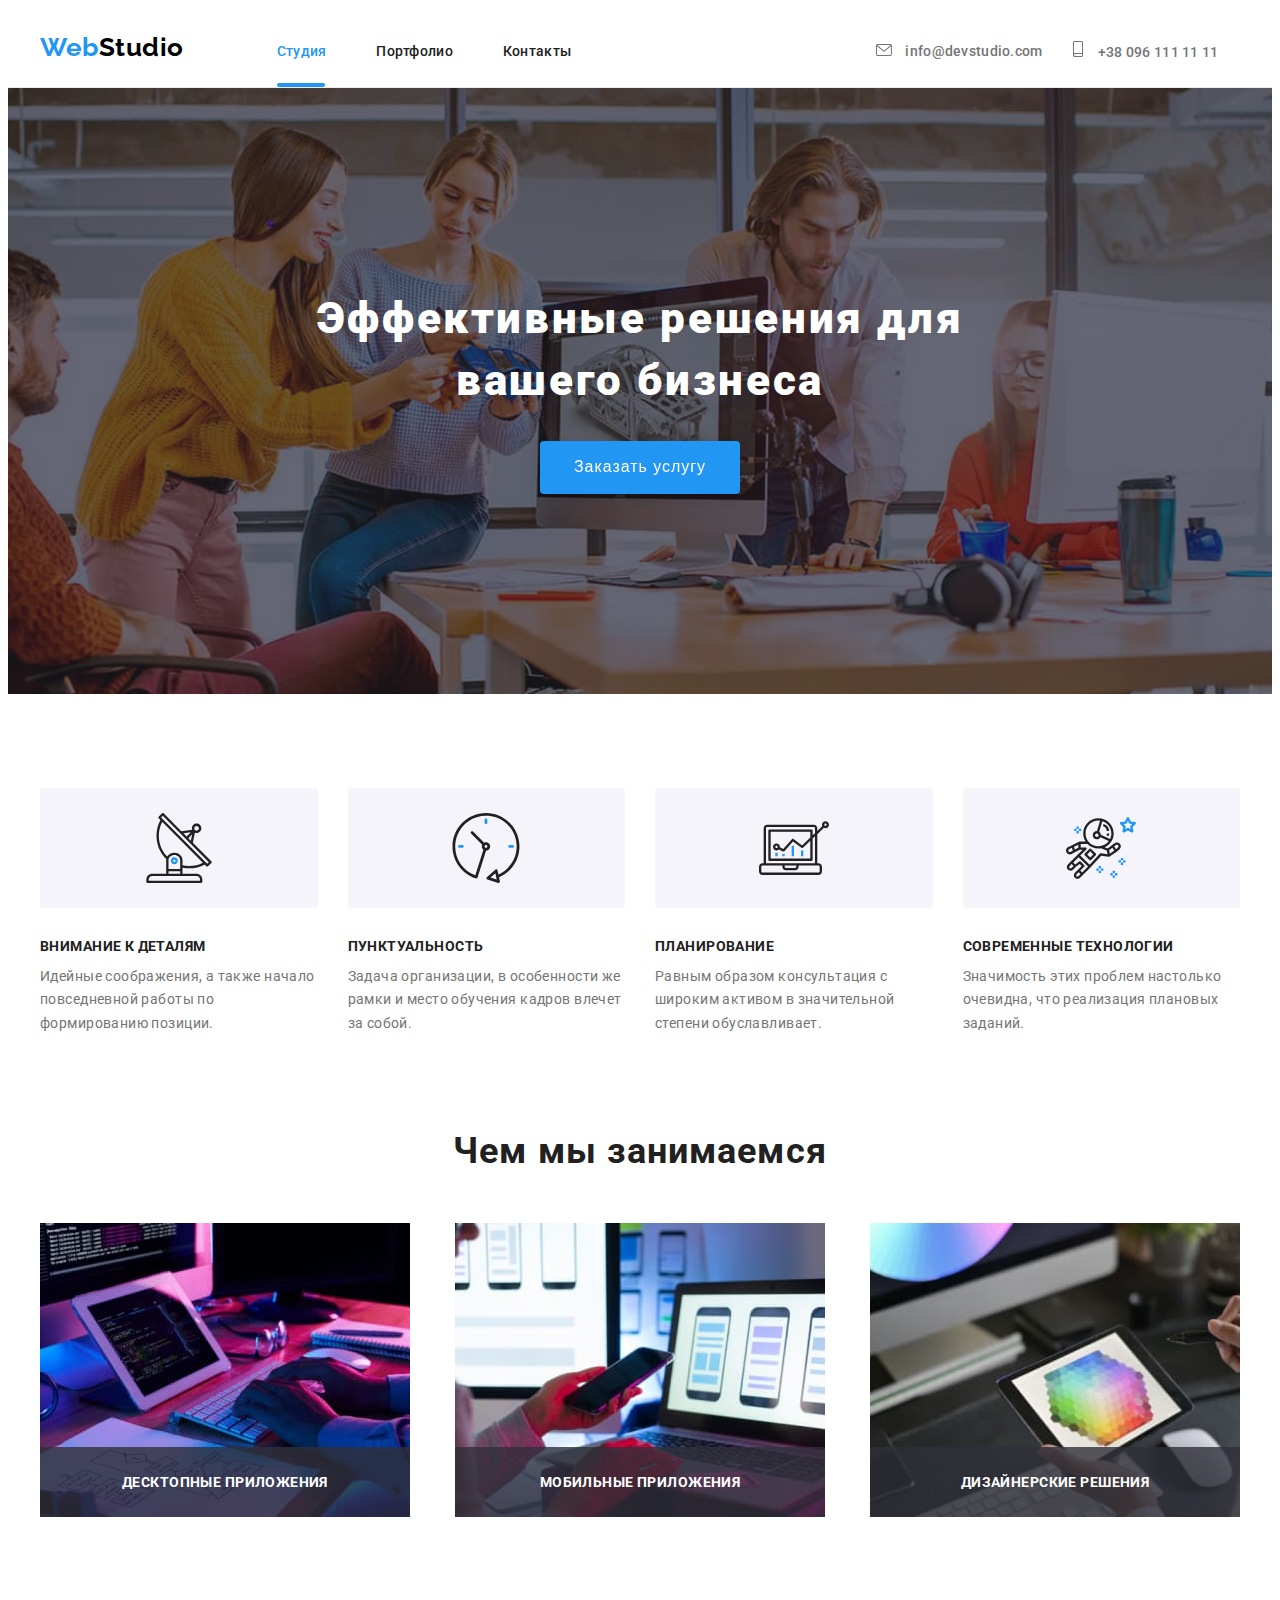
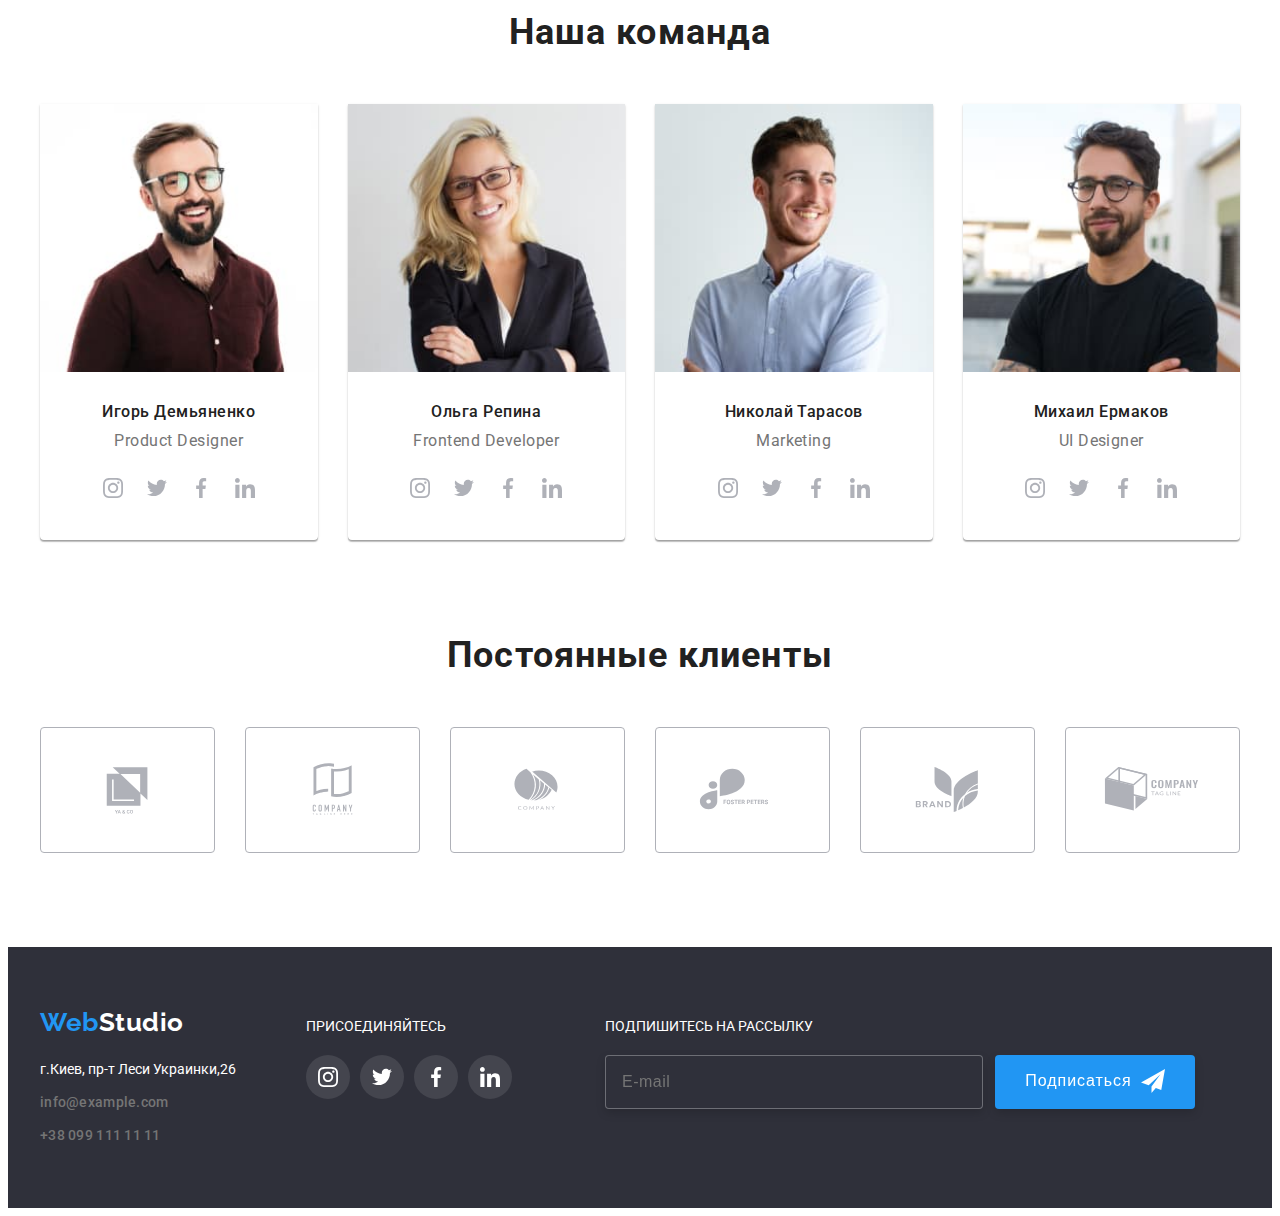
==== commit a61f3479: "Меняет стили" ====
--- a/index.html
+++ b/index.html
@@ -45,7 +45,7 @@
                                 <use href="./images/icons.svg#icon-envelope"></use>
                             </svg>
                             <span>info@devstudio.com</span></a></li>
-                    <li class="header-contact__item"><a href="tel:+380961111111" class="header-contact__link header-contact__link--mobile">
+                    <li class="header-contact__item"><a href="tel:+380961111111" class="header-contact__link header-contact__link--blue">
                             <svg class="header-contact__icon" width="12" height="16">
                                 <use href="./images/icons.svg#icon-smartphone"></use>
                             </svg>
--- a/css/main.min.css
+++ b/css/main.min.css
@@ -1,2 +1,2 @@
-.footer-contact__link{color:#757575;font-size:14px;font-weight:500;line-height:1.2;letter-spacing:0.02em;text-decoration:none;display:-webkit-inline-box;display:-ms-inline-flexbox;display:inline-flex;-webkit-box-align:center;-ms-flex-align:center;align-items:center;-webkit-transition:color 250ms cubic-bezier(0.4, 0, 0.2, 1);transition:color 250ms cubic-bezier(0.4, 0, 0.2, 1)}.sign-up__title,.join__title{font-size:14px;line-height:1.1;text-transform:uppercase;color:#fff;margin-bottom:20px}.basic-nav__logo,.address-footer__logo{color:#000;font-family:"Raleway",sans-serif;font-size:26px;font-weight:700;line-height:1.2;letter-spacing:0.02em;text-decoration:none}.work__title,.team-work__title,.customers__title{color:#212121;font-size:36px;font-weight:700;line-height:1.2;letter-spacing:0.03em;text-align:center;margin-bottom:50px}@media screen and (max-width: 1199px){.work__title,.team-work__title,.customers__title{font-size:28px;line-height:1.1;margin-bottom:30px}}.social-list__network,.social-footer__link{width:44px;height:44px;border-radius:50%;-webkit-transition:background-color 250ms cubic-bezier(0.4, 0, 0.2, 1);transition:background-color 250ms cubic-bezier(0.4, 0, 0.2, 1)}.hero__button,.form-sign-up__button,.modal__button{min-height:50px;min-width:200px;letter-spacing:0.06em;font-size:16px;line-height:1.9;color:#fff;border:1px solid transparent;border-radius:4px;-webkit-filter:drop-shadow(0px 4px 4px rgba(0,0,0,0.15));filter:drop-shadow(0px 4px 4px rgba(0,0,0,0.15));background-color:#2196F3;cursor:pointer;-webkit-transition:background-color 250ms cubic-bezier(0.4, 0, 0.2, 1),color 250ms cubic-bezier(0.4, 0, 0.2, 1),-webkit-box-shadow 250ms cubic-bezier(0.4, 0, 0.2, 1);transition:background-color 250ms cubic-bezier(0.4, 0, 0.2, 1),color 250ms cubic-bezier(0.4, 0, 0.2, 1),-webkit-box-shadow 250ms cubic-bezier(0.4, 0, 0.2, 1);transition:background-color 250ms cubic-bezier(0.4, 0, 0.2, 1),color 250ms cubic-bezier(0.4, 0, 0.2, 1),box-shadow 250ms cubic-bezier(0.4, 0, 0.2, 1);transition:background-color 250ms cubic-bezier(0.4, 0, 0.2, 1),color 250ms cubic-bezier(0.4, 0, 0.2, 1),box-shadow 250ms cubic-bezier(0.4, 0, 0.2, 1),-webkit-box-shadow 250ms cubic-bezier(0.4, 0, 0.2, 1)}.hero__button:hover,.hero__button:focus,.form-sign-up__button:hover,.form-sign-up__button:focus,.modal__button:hover,.modal__button:focus{background-color:#fff;color:#2196F3}body{background-color:#fff;color:#757575;font-family:"Roboto","Helvetica",sans-serif}body.modal-open{overflow:hidden}h1,h2,h3,p,ul{margin:0;padding:0;list-style:none}img{display:block;width:100%;height:auto}.hide{visibility:hidden;font-size:0}.container{margin:0 auto;padding:0 15px}@media screen and (min-width: 768px){.container{width:100%}}@media screen and (min-width: 1200px){.container{width:1200px}}.section{padding:94px 0}.page-header{position:relative;border-bottom:1px solid #ECECEC}@media screen and (max-width: 768px){.page-header{padding:16px 0}}@media screen and (min-width: 1200px){.page-header{display:-webkit-box;display:-ms-flexbox;display:flex;-webkit-box-pack:start;-ms-flex-pack:start;justify-content:flex-start;-webkit-box-align:baseline;-ms-flex-align:baseline;align-items:baseline}}@media screen and (max-width: 767px){.basic-nav{display:-webkit-box;display:-ms-flexbox;display:flex;-webkit-box-pack:justify;-ms-flex-pack:justify;justify-content:space-between;-webkit-box-align:baseline;-ms-flex-align:baseline;align-items:baseline}}@media screen and (min-width: 768px){.basic-nav{display:-webkit-box;display:-ms-flexbox;display:flex;-webkit-box-pack:justify;-ms-flex-pack:justify;justify-content:space-between;-webkit-box-align:stretch;-ms-flex-align:stretch;align-items:stretch}}@media screen and (min-width: 1200px){.basic-nav{display:-webkit-box;display:-ms-flexbox;display:flex;-webkit-box-pack:start;-ms-flex-pack:start;justify-content:flex-start;-webkit-box-align:baseline;-ms-flex-align:baseline;align-items:baseline;padding:24px 0}}@media screen and (max-width: 767px){.site-nav{margin-bottom:302px}.site-nav__item{margin-bottom:32px}}@media screen and (min-width: 768px){.site-nav{display:-webkit-box;display:-ms-flexbox;display:flex;-webkit-box-pack:justify;-ms-flex-pack:justify;justify-content:space-between;-webkit-box-align:baseline;-ms-flex-align:baseline;align-items:baseline;padding:32px 0}}@media screen and (min-width: 1200px){.site-nav{display:-webkit-box;display:-ms-flexbox;display:flex;-webkit-box-pack:justify;-ms-flex-pack:justify;justify-content:space-between;-webkit-box-align:baseline;-ms-flex-align:baseline;align-items:baseline;padding:0}}.site-nav__item:not(:last-child){margin-right:50px}.site-nav__link{color:#212121;font-size:14px;font-weight:500;line-height:1.2;letter-spacing:0.02em;text-decoration:none;position:relative;padding-bottom:34px;-webkit-transition:color 250ms cubic-bezier(0.4, 0, 0.2, 1);transition:color 250ms cubic-bezier(0.4, 0, 0.2, 1)}@media screen and (min-width: 1200px){.site-nav__link{padding-bottom:35px}}@media screen and (max-width: 767px){.site-nav__link{font-size:40px}}.site-nav__link:hover,.site-nav__link:focus{color:#2196F3}@media screen and (min-width: 768px){.site-nav__link--first::after{width:48px}.site-nav__link--second::after{width:78px}}.site-nav__link--current{color:#2196F3}.site-nav__link--current::after{content:"";position:absolute;bottom:0;left:0;height:4px;background:#2196F3;border-radius:2px;opacity:1}.hero{padding:200px 0;text-align:center;background-color:#2F303A;display:block;max-width:1600px;background-image:-webkit-gradient(linear, left top, right top, from(rgba(47,48,58,0.4)), to(rgba(47,48,58,0.4))),url("../images/mobile.jpg");background-image:linear-gradient(to right, rgba(47,48,58,0.4), rgba(47,48,58,0.4)),url("../images/mobile.jpg");background-repeat:no-repeat;background-position:center;background-size:cover}@media screen and (min-device-pixel-ratio: 2), screen and (-webkit-min-device-pixel-ratio: 2), screen and (min-resolution: 192dpi), screen and (min-resolution: 2dppx){.hero{background-image:-webkit-gradient(linear, left top, right top, from(rgba(47,48,58,0.4)), to(rgba(47,48,58,0.4))),url("../images/mobile2x.jpg");background-image:linear-gradient(to right, rgba(47,48,58,0.4), rgba(47,48,58,0.4)),url("../images/mobile2x.jpg")}}@media screen and (min-width: 481px){.hero{background-image:-webkit-gradient(linear, left top, right top, from(rgba(47,48,58,0.4)), to(rgba(47,48,58,0.4))),url("../images/tablet.jpg");background-image:linear-gradient(to right, rgba(47,48,58,0.4), rgba(47,48,58,0.4)),url("../images/tablet.jpg")}}@media screen and (min-width: 481px) and (min-device-pixel-ratio: 2), screen and (min-width: 481px) and (-webkit-min-device-pixel-ratio: 2), screen and (min-width: 481px) and (min-resolution: 192dpi), screen and (min-width: 481px) and (min-resolution: 2dppx){.hero{background-image:-webkit-gradient(linear, left top, right top, from(rgba(47,48,58,0.4)), to(rgba(47,48,58,0.4))),url("../images/tablet2x.jpg");background-image:linear-gradient(to right, rgba(47,48,58,0.4), rgba(47,48,58,0.4)),url("../images/tablet2x.jpg")}}@media screen and (min-width: 769px){.hero{background-image:-webkit-gradient(linear, left top, right top, from(rgba(47,48,58,0.4)), to(rgba(47,48,58,0.4))),url("../images/img.fon.jpg");background-image:linear-gradient(to right, rgba(47,48,58,0.4), rgba(47,48,58,0.4)),url("../images/img.fon.jpg")}}@media screen and (min-width: 769px) and (min-device-pixel-ratio: 2), screen and (min-width: 769px) and (-webkit-min-device-pixel-ratio: 2), screen and (min-width: 769px) and (min-resolution: 192dpi), screen and (min-width: 769px) and (min-resolution: 2dppx){.hero{background-image:-webkit-gradient(linear, left top, right top, from(rgba(47,48,58,0.4)), to(rgba(47,48,58,0.4))),url("../images/img.fon2x.jpg");background-image:linear-gradient(to right, rgba(47,48,58,0.4), rgba(47,48,58,0.4)),url("../images/img.fon2x.jpg")}}.hero__title{color:#fff;font-size:44px;font-weight:900;line-height:1.4;letter-spacing:0.06em;max-width:696px;margin:auto;margin-bottom:30px}@media screen and (max-width: 1199px){.hero__title{font-size:26px;line-height:1.6;max-width:360px}}.hero__button{display:inline-block;padding:10px 32px;text-align:center}.advantages{padding-bottom:47px}@media screen and (max-width: 1199px){.advantages{padding-bottom:30px;padding-top:60px}}@media screen and (min-width: 768px){.advantage{display:-webkit-box;display:-ms-flexbox;display:flex;-webkit-box-pack:start;-ms-flex-pack:start;justify-content:flex-start;-webkit-box-align:stretch;-ms-flex-align:stretch;align-items:stretch;-ms-flex-wrap:wrap;flex-wrap:wrap;margin:-15px}}@media screen and (min-width: 1200px){.advantage{display:-webkit-box;display:-ms-flexbox;display:flex;-webkit-box-pack:justify;-ms-flex-pack:justify;justify-content:space-between;-webkit-box-align:stretch;-ms-flex-align:stretch;align-items:stretch;-ms-flex-wrap:nowrap;flex-wrap:nowrap}}@media screen and (min-width: 768px){.advantage__item{width:calc((100% - 4 * 15px) / 2);margin:15px}}@media screen and (min-width: 1200px){.advantage__item{width:calc((100% - 8 * 15px) / 4)}}@media screen and (max-width: 767px){.advantage__item:not(:last-child){margin-bottom:30px}}.advantage__title{color:#212121;font-size:14px;font-weight:700;line-height:1.2;letter-spacing:0.03em;text-transform:uppercase;margin-bottom:10px;text-align:center}@media screen and (min-width: 768px){.advantage__title{text-align:left}}.advantage__description{font-size:14px;line-height:1.7;letter-spacing:0.03em;text-align:left}.advantage__icon{display:-webkit-box;display:-ms-flexbox;display:flex;-webkit-box-pack:center;-ms-flex-pack:center;justify-content:center;-webkit-box-align:stretch;-ms-flex-align:stretch;align-items:stretch;background-color:#F5F4FA;margin-bottom:30px;padding:25px 0;border-radius:4px}.work{padding-top:47px}@media screen and (max-width: 1199px){.work{display:none}}.work-list{display:-webkit-box;display:-ms-flexbox;display:flex;-webkit-box-pack:justify;-ms-flex-pack:justify;justify-content:space-between;-webkit-box-align:stretch;-ms-flex-align:stretch;align-items:stretch}.work-list__item{display:-webkit-box;display:-ms-flexbox;display:flex;-webkit-box-pack:start;-ms-flex-pack:start;justify-content:flex-start;-webkit-box-align:stretch;-ms-flex-align:stretch;align-items:stretch;position:relative}.work-list__box{position:absolute;display:-webkit-box;display:-ms-flexbox;display:flex;-webkit-box-pack:center;-ms-flex-pack:center;justify-content:center;-webkit-box-align:center;-ms-flex-align:center;align-items:center;bottom:0;width:370px;height:70px;background:rgba(47,48,58,0.8)}.work-list__title{font-weight:bold;font-size:14px;line-height:16px;text-align:center;letter-spacing:0.03em;text-transform:uppercase;color:#fff}.team-work{padding-top:0;background-color:var(--primary-background-color);padding-bottom:47px}@media screen and (max-width: 1199px){.team-work{padding-bottom:30px}}.team{margin:-15px}@media screen and (min-width: 768px){.team{display:-webkit-box;display:-ms-flexbox;display:flex;-webkit-box-pack:start;-ms-flex-pack:start;justify-content:flex-start;-webkit-box-align:stretch;-ms-flex-align:stretch;align-items:stretch;-ms-flex-wrap:wrap;flex-wrap:wrap}}@media screen and (min-width: 1200px){.team{display:-webkit-box;display:-ms-flexbox;display:flex;-webkit-box-pack:justify;-ms-flex-pack:justify;justify-content:space-between;-webkit-box-align:stretch;-ms-flex-align:stretch;align-items:stretch;-ms-flex-wrap:nowrap;flex-wrap:nowrap}}.team__item{background-color:var(--primary-white-color);border-radius:0px 0px 4px 4px;-webkit-box-shadow:0px 1px 3px rgba(0,0,0,0.12),0px 1px 1px rgba(0,0,0,0.14),0px 2px 1px rgba(0,0,0,0.2);box-shadow:0px 1px 3px rgba(0,0,0,0.12),0px 1px 1px rgba(0,0,0,0.14),0px 2px 1px rgba(0,0,0,0.2)}@media screen and (max-width: 767px){.team__item:not(:last-child){margin-bottom:30px}}@media screen and (min-width: 768px){.team__item{width:calc((100% - 4 * 15px) / 2);margin:15px}}.team-members{text-align:center;padding:30px 0}.team-members__name{color:#212121;font-size:16px;font-weight:500;line-height:1.2;letter-spacing:0.03em;margin-bottom:10px}.team-members__profession{font-size:16px;line-height:1.2;letter-spacing:0.03em;margin-bottom:16px}.customers{padding-top:47px}@media screen and (max-width: 1199px){.customers{padding-top:30px;padding-bottom:60px}}.customers-list{display:-webkit-box;display:-ms-flexbox;display:flex;-webkit-box-pack:center;-ms-flex-pack:center;justify-content:center;-webkit-box-align:center;-ms-flex-align:center;align-items:center;-ms-flex-wrap:wrap;flex-wrap:wrap;margin:-15px}@media screen and (min-width: 768px){.customers-list{display:-webkit-box;display:-ms-flexbox;display:flex;-webkit-box-pack:center;-ms-flex-pack:center;justify-content:center;-webkit-box-align:center;-ms-flex-align:center;align-items:center;-ms-flex-wrap:wrap;flex-wrap:wrap}}@media screen and (min-width: 1200px){.customers-list{display:-webkit-box;display:-ms-flexbox;display:flex;-webkit-box-pack:justify;-ms-flex-pack:justify;justify-content:space-between;-webkit-box-align:stretch;-ms-flex-align:stretch;align-items:stretch}}.customers-list__link:hover .customers-list__icon,.customers-list__link:focus .customers-list__icon{fill:#2196F3}.customers-list__item{width:calc((100% - 4 * 15px) / 2);margin:15px}@media screen and (min-width: 768px){.customers-list__item{width:calc((100% - 6 * 15px) / 3)}}@media screen and (min-width: 1200px){.customers-list__item{width:calc((100% - 12 * 15px) / 6)}}.customers-list__link{display:-webkit-box;display:-ms-flexbox;display:flex;-webkit-box-pack:center;-ms-flex-pack:center;justify-content:center;-webkit-box-align:center;-ms-flex-align:center;align-items:center;height:92px;padding:16px 32px;border:1px solid #AFB1B8;border-radius:4px;margin:0 auto;-webkit-transition:border 250ms cubic-bezier(0.4, 0, 0.2, 1);transition:border 250ms cubic-bezier(0.4, 0, 0.2, 1)}.customers-list__link:hover,.customers-list__link:focus{border:1px solid #2196F3}.customers-list__icon{fill:#AFB1B8;-webkit-transition:fill 250ms cubic-bezier(0.4, 0, 0.2, 1);transition:fill 250ms cubic-bezier(0.4, 0, 0.2, 1)}@media screen and (min-width: 768px){.projects{display:-webkit-box;display:-ms-flexbox;display:flex;-webkit-box-pack:start;-ms-flex-pack:start;justify-content:flex-start;-webkit-box-align:stretch;-ms-flex-align:stretch;align-items:stretch;-ms-flex-wrap:wrap;flex-wrap:wrap;margin:-15px}}.projects__item{display:-webkit-box;display:-ms-flexbox;display:flex;-webkit-box-orient:vertical;-webkit-box-direction:normal;-ms-flex-direction:column;flex-direction:column;cursor:pointer;-webkit-transition:-webkit-box-shadow 250ms cubic-bezier(0.4, 0, 0.2, 1);transition:-webkit-box-shadow 250ms cubic-bezier(0.4, 0, 0.2, 1);transition:box-shadow 250ms cubic-bezier(0.4, 0, 0.2, 1);transition:box-shadow 250ms cubic-bezier(0.4, 0, 0.2, 1), -webkit-box-shadow 250ms cubic-bezier(0.4, 0, 0.2, 1)}@media screen and (max-width: 768px){.projects__item:not(:last-child){margin-bottom:30px}}@media screen and (min-width: 768px){.projects__item{width:calc((100% - 4 * 15px) / 2);margin:15px}}.projects__item:hover,.projects__item:focus{-webkit-box-shadow:0px 1px 1px rgba(0,0,0,0.12),0px 4px 4px rgba(0,0,0,0.06),1px 4px 6px rgba(0,0,0,0.16);box-shadow:0px 1px 1px rgba(0,0,0,0.12),0px 4px 4px rgba(0,0,0,0.06),1px 4px 6px rgba(0,0,0,0.16)}@media screen and (min-width: 1200px){.projects__item{width:calc((100% - 6 * 15px) / 3);margin:15px}.projects__item:not(:nth-last-child(-n+3)){margin-bottom:30px}}.projects__thumb{position:relative;overflow:hidden}.projects__overlay{display:inline-block;position:absolute;padding:63px 24px;top:0;left:0;width:100%;height:100%;-webkit-transform:translateY(100%);transform:translateY(100%);background-color:rgba(33,150,243,0.9);opacity:0;-webkit-transition:all 250ms cubic-bezier(0.4, 0, 0.2, 1);transition:all 250ms cubic-bezier(0.4, 0, 0.2, 1)}.projects__item:hover .projects__overlay{-webkit-transform:translateY(0);transform:translateY(0);opacity:1}.projects__content{font-size:18px;line-height:1.5;letter-spacing:0.03em;text-align:left;color:#fff}.projects__caption{padding:20px 24px;border:1px solid #eee;border-top:none;-webkit-box-flex:1;-ms-flex-positive:1;flex-grow:1}.projects__title{color:#212121;font-size:18px;font-weight:700;line-height:2;letter-spacing:0.06em;margin-bottom:4px}.projects__description{font-size:16px;line-height:1.9;letter-spacing:0.03em;margin-bottom:20px}.footer{background-color:#2F303A;padding-top:60px;padding-bottom:60px;text-align:center}@media screen and (min-width: 768px){.footer-content{display:-webkit-box;display:-ms-flexbox;display:flex;-webkit-box-pack:start;-ms-flex-pack:start;justify-content:flex-start;-webkit-box-align:baseline;-ms-flex-align:baseline;align-items:baseline;-ms-flex-wrap:wrap;flex-wrap:wrap}}@media screen and (min-width: 1200px){.footer-content{display:-webkit-box;display:-ms-flexbox;display:flex;-webkit-box-pack:start;-ms-flex-pack:start;justify-content:flex-start;-webkit-box-align:baseline;-ms-flex-align:baseline;align-items:baseline}}.address-footer{margin-bottom:60px}@media screen and (min-width: 768px) and (max-width: 1199px){.address-footer{width:50%;text-align:center}}@media screen and (min-width: 1200px){.address-footer{text-align:left;margin:0 auto}}.footer-contact{font-size:14px;line-height:1.7;font-style:normal}.footer-contact__item{margin-bottom:9px;display:block}.footer-contact__item:last-child{margin-bottom:0}.footer-contact__address-link{color:#fff;text-decoration:none;-webkit-transition:color 250ms cubic-bezier(0.4, 0, 0.2, 1);transition:color 250ms cubic-bezier(0.4, 0, 0.2, 1)}.footer-contact__address-link:hover,.footer-contact__address-link:focus{color:#2196F3}.footer-contact__link:hover,.footer-contact__link:focus{color:#2196F3}.backdrop{position:fixed;top:0;left:0;width:100%;height:100%;background-color:rgba(0,0,0,0.2);opacity:1;-webkit-transition:opacity 250ms cubic-bezier(0.4, 0, 0.2, 1);transition:opacity 250ms cubic-bezier(0.4, 0, 0.2, 1);overflow-y:scroll;padding:94px 15px;z-index:1000}.backdrop.is-hidden{visibility:visible;opacity:0;pointer-events:none}.backdrop.is-hidden .modal{-webkit-transform:translate(-50%, -50%) scale(0.5);transform:translate(-50%, -50%) scale(0.5)}.modal{position:absolute;top:50%;left:50%;-webkit-transform:translate(-50%, -50%) scale(1);transform:translate(-50%, -50%) scale(1);background-color:#fff;-webkit-box-shadow:0px 1px 3px rgba(0,0,0,0.12),0px 1px 1px rgba(0,0,0,0.14),0px 2px 1px rgba(0,0,0,0.2);box-shadow:0px 1px 3px rgba(0,0,0,0.12),0px 1px 1px rgba(0,0,0,0.14),0px 2px 1px rgba(0,0,0,0.2);border-radius:4px;padding:40px;max-width:528px;width:100%;-webkit-transition:-webkit-transform 250ms cubic-bezier(0.4, 0, 0.2, 1);transition:-webkit-transform 250ms cubic-bezier(0.4, 0, 0.2, 1);transition:transform 250ms cubic-bezier(0.4, 0, 0.2, 1);transition:transform 250ms cubic-bezier(0.4, 0, 0.2, 1), -webkit-transform 250ms cubic-bezier(0.4, 0, 0.2, 1)}@media screen and (max-width: 1199px){.modal{max-width:450px}}.modal__title{font-size:20px;font-weight:700;line-height:1.1;letter-spacing:0.03em;color:#000;margin-bottom:12px}.modal__close-button{position:absolute;display:-webkit-box;display:-ms-flexbox;display:flex;-webkit-box-pack:center;-ms-flex-pack:center;justify-content:center;-webkit-box-align:center;-ms-flex-align:center;align-items:center;padding:0;cursor:pointer;width:30px;height:30px;top:8px;right:8px;background-color:#fff;border:1px solid rgba(0,0,0,0.1);border-radius:50px}.modal__close-button:hover .modal__icon,.modal__close-button:focus .modal__icon{fill:#2196F3}.modal__icon{-webkit-transition:fill 250ms cubic-bezier(0.4, 0, 0.2, 1);transition:fill 250ms cubic-bezier(0.4, 0, 0.2, 1)}@media screen and (max-width: 767px){.header-contact{display:-webkit-box;display:-ms-flexbox;display:flex;-webkit-box-pack:start;-ms-flex-pack:start;justify-content:flex-start;-webkit-box-align:stretch;-ms-flex-align:stretch;align-items:stretch;-webkit-box-orient:vertical;-webkit-box-direction:reverse;-ms-flex-direction:column-reverse;flex-direction:column-reverse;margin-bottom:64px}}@media screen and (min-width: 768px){.header-contact{margin-left:88px;padding:21px 0}}@media screen and (min-width: 1200px){.header-contact{margin-left:305px;display:-webkit-box;display:-ms-flexbox;display:flex;-webkit-box-pack:start;-ms-flex-pack:start;justify-content:flex-start;-webkit-box-align:stretch;-ms-flex-align:stretch;align-items:stretch;padding:0}}.header-contact__item{margin-bottom:10px}@media screen and (min-width: 768px){.header-contact__item:last-child{margin-bottom:0px}}@media screen and (min-width: 1200px){.header-contact{margin-bottom:0px}}.header-contact__link{color:#757575;font-size:24px;font-weight:500;line-height:1.2;letter-spacing:0.02em;text-decoration:none;-webkit-transition:all 250ms cubic-bezier(0.4, 0, 0.2, 1);transition:all 250ms cubic-bezier(0.4, 0, 0.2, 1)}.header-contact__link:hover,.header-contact__link:focus{color:#2196F3}.header-contact__link--mobile{font-size:34px}@media screen and (max-width: 767px){.header-contact__icon{visibility:hidden}}@media screen and (min-width: 768px){.header-contact__link{font-size:12px}}@media screen and (min-width: 1200px){.header-contact__link{font-size:14px}}.header-contact__link:hover .header-contact__icon,.header-contact__link:focus .header-contact__icon{fill:#2196F3}.header-contact__icon,.header-contact__icon{fill:#757575;margin-right:10px;-webkit-transition:fill 250ms cubic-bezier(0.4, 0, 0.2, 1);transition:fill 250ms cubic-bezier(0.4, 0, 0.2, 1)}@media screen and (min-width: 1200px){.header-contact{position:static;display:-webkit-box;display:-ms-flexbox;display:flex;-webkit-box-pack:start;-ms-flex-pack:start;justify-content:flex-start;-webkit-box-align:stretch;-ms-flex-align:stretch;align-items:stretch}.header-contact__item:not(:first-child){margin-left:30px}}@media screen and (max-width: 1199px){.portfolio{padding:60px 0}}.filters{display:-webkit-box;display:-ms-flexbox;display:flex;-webkit-box-pack:start;-ms-flex-pack:start;justify-content:flex-start;-webkit-box-align:stretch;-ms-flex-align:stretch;align-items:stretch;-ms-flex-wrap:wrap;flex-wrap:wrap;margin-bottom:40px}@media screen and (min-width: 768px){.filters{display:-webkit-box;display:-ms-flexbox;display:flex;-webkit-box-pack:center;-ms-flex-pack:center;justify-content:center;-webkit-box-align:stretch;-ms-flex-align:stretch;align-items:stretch;-ms-flex-wrap:nowrap;flex-wrap:nowrap;margin-bottom:30px}}@media screen and (min-width: 1200px){.filters{margin-bottom:50px}}.filters__item:not(:last-child){margin-right:8px}@media screen and (max-width: 767px){.filters__item:nth-child(-n+3){margin-bottom:15px}}.filters__button{display:inline-block;border-radius:4px;padding:6px 22px;min-width:73px;text-align:center;color:#212121;background-color:#F5F4FA;border:1px solid transparent;cursor:pointer;font-family:inherit;font-size:16px;line-height:1.6;-webkit-transition:all 250ms cubic-bezier(0.4, 0, 0.2, 1);transition:all 250ms cubic-bezier(0.4, 0, 0.2, 1)}.filters__button:hover,.filters__button:focus{color:#fff;background-color:#2196F3;-webkit-box-shadow:0px 3px 1px rgba(0,0,0,0.1),0px 1px 2px rgba(0,0,0,0.08),0px 2px 2px rgba(0,0,0,0.12);box-shadow:0px 3px 1px rgba(0,0,0,0.1),0px 1px 2px rgba(0,0,0,0.08),0px 2px 2px rgba(0,0,0,0.12)}@media screen and (min-width: 768px){.sign-up{margin:0 auto}}@media screen and (min-width: 1200px){.sign-up{margin-left:auto}}.sign-up__title{text-align:center}@media screen and (min-width: 1200px){.sign-up__title{text-align:left}}@media screen and (min-width: 768px){.form-sign-up{display:-webkit-box;display:-ms-flexbox;display:flex;-webkit-box-pack:center;-ms-flex-pack:center;justify-content:center;-webkit-box-align:center;-ms-flex-align:center;align-items:center;-webkit-box-orient:vertical;-webkit-box-direction:normal;-ms-flex-direction:column;flex-direction:column}}@media screen and (min-width: 1200px){.form-sign-up{display:-webkit-box;display:-ms-flexbox;display:flex;-webkit-box-pack:start;-ms-flex-pack:start;justify-content:flex-start;-webkit-box-align:stretch;-ms-flex-align:stretch;align-items:stretch;-webkit-box-orient:horizontal;-webkit-box-direction:normal;-ms-flex-direction:row;flex-direction:row}}.form-sign-up__input{height:50px;width:100%;margin-bottom:20px;border:1px solid rgba(255,255,255,0.3);-webkit-filter:drop-shadow(0px 4px 4px rgba(0,0,0,0.15));filter:drop-shadow(0px 4px 4px rgba(0,0,0,0.15));border-radius:4px;background:#2f303a;outline:none;padding-left:16px;cursor:pointer;font-size:16px;line-height:1.2;letter-spacing:0.03em;color:rgba(255,255,255,0.6);color:#fff;-webkit-transition:border 250ms cubic-bezier(0.4, 0, 0.2, 1);transition:border 250ms cubic-bezier(0.4, 0, 0.2, 1)}@media screen and (min-width: 768px){.form-sign-up__input{width:450px}}@media screen and (min-width: 1200px){.form-sign-up__input{width:358px;margin-right:12px;margin-bottom:0}}.form-sign-up__input:hover{border-color:#2196F3}.form-sign-up__button{position:relative;padding:10px 62px 10px 29px}.form-sign-up__button:hover .form-sign-up__icon,.form-sign-up__button:focus .form-sign-up__icon{fill:#2196F3}.form-sign-up__icon{fill:#fff;position:absolute;top:13px;right:29px;-webkit-transition:fill 250ms cubic-bezier(0.4, 0, 0.2, 1);transition:fill 250ms cubic-bezier(0.4, 0, 0.2, 1)}.form-field{display:-webkit-box;display:-ms-flexbox;display:flex;-webkit-box-pack:start;-ms-flex-pack:start;justify-content:flex-start;-webkit-box-align:stretch;-ms-flex-align:stretch;align-items:stretch;-webkit-box-orient:vertical;-webkit-box-direction:normal;-ms-flex-direction:column;flex-direction:column;text-align:left;margin-bottom:10px}.form-field__label{font-size:12px;line-height:1.2;margin-bottom:5px}.form-field__box{position:relative}.form-field__input{width:100%;border:1px solid rgba(33,33,33,0.2);border-radius:4px;padding:13px 20px 13px 42px;outline:none;-webkit-transition:border 250ms cubic-bezier(0.4, 0, 0.2, 1);transition:border 250ms cubic-bezier(0.4, 0, 0.2, 1)}.form-field__input:hover,.form-field__input:focus{border-color:#2196F3;cursor:pointer}.form-field__icon{position:absolute;top:50%;left:5%;-webkit-transform:translate(-50%, -50%);transform:translate(-50%, -50%);-webkit-transition:fill 250ms cubic-bezier(0.4, 0, 0.2, 1);transition:fill 250ms cubic-bezier(0.4, 0, 0.2, 1)}.form-field__input:hover ~ .form-field__icon,.form-field__input:focus ~ .form-field__icon{fill:#2196F3}.form-field__textarea{resize:none;width:100%;height:120px;border:1px solid rgba(33,33,33,0.2);border-radius:4px;font-size:14px;margin-bottom:20px;padding:12px 16px;outline:none;-webkit-transition:border-color 250ms cubic-bezier(0.4, 0, 0.2, 1);transition:border-color 250ms cubic-bezier(0.4, 0, 0.2, 1)}.form-field__textarea:hover,.form-field__textarea:focus{border-color:#2196F3;cursor:pointer}.checkbox{text-align:left;font-size:14px;line-height:1.7;letter-spacing:0.03em;display:-webkit-box;display:-ms-flexbox;display:flex;-webkit-box-pack:center;-ms-flex-pack:center;justify-content:center;-webkit-box-align:center;-ms-flex-align:center;align-items:center;margin-bottom:30px}@media screen and (max-width: 1199px){.checkbox{font-size:12px}}.checkbox__input{position:absolute;clip:rect(0 0 0 0);width:1px;height:1px;margin:-1px;-webkit-transition:all 250ms cubic-bezier(0.4, 0, 0.2, 1);transition:all 250ms cubic-bezier(0.4, 0, 0.2, 1)}.checkbox__icon{fill:#fff;border:solid #000;border-radius:2px;margin-right:9px;-webkit-transition:fill 250ms cubic-bezier(0.4, 0, 0.2, 1);transition:fill 250ms cubic-bezier(0.4, 0, 0.2, 1)}.checkbox__input:checked+.checkbox__icon{background-color:#2196F3;fill:#2196F3;border:solid #2196F3}.checkbox__link{color:#2196F3;margin-left:3px}.modal__button{-webkit-box-shadow:0px 4px 4px rgba(0,0,0,0.15);box-shadow:0px 4px 4px rgba(0,0,0,0.15);display:inline-block;padding:10px 32px;text-align:center}.basic-nav__logo--blue{color:#2196F3}@media screen and (min-width: 768px) and (max-width: 1199px){.basic-nav__logo{padding:26px 0}}.address-footer__logo{display:block;margin-bottom:20px}.address-footer__logo--blue{color:#2196F3}.address-footer__logo--white{color:#fff}.social-list{display:-webkit-box;display:-ms-flexbox;display:flex;-webkit-box-pack:center;-ms-flex-pack:center;justify-content:center;-webkit-box-align:stretch;-ms-flex-align:stretch;align-items:stretch;padding-left:30px;padding-right:30px}.social-list__network{display:-webkit-box;display:-ms-flexbox;display:flex;-webkit-box-pack:center;-ms-flex-pack:center;justify-content:center;-webkit-box-align:center;-ms-flex-align:center;align-items:center}.social-list__network:focus,.social-list__network:hover{background-color:#2196F3}.social-list__icon{fill:#AFB1B8;-webkit-transition:fill 250ms cubic-bezier(0.4, 0, 0.2, 1);transition:fill 250ms cubic-bezier(0.4, 0, 0.2, 1)}.social-list__network:hover .social-list__icon,.social-list__network:focus .social-list__icon{fill:#fff}@media screen and (min-width: 768px) and (max-width: 1199px){.join{width:50%}}.join__title{text-align:center}.social-footer{display:-webkit-box;display:-ms-flexbox;display:flex;-webkit-box-pack:center;-ms-flex-pack:center;justify-content:center;-webkit-box-align:stretch;-ms-flex-align:stretch;align-items:stretch;margin-bottom:60px}.social-footer__item:not(:last-child){margin-right:10px}.social-footer__link{display:-webkit-box;display:-ms-flexbox;display:flex;-webkit-box-pack:center;-ms-flex-pack:center;justify-content:center;-webkit-box-align:center;-ms-flex-align:center;align-items:center;background-color:#FFFFFF1A}.social-footer__link:hover,.social-footer__link:focus{background-color:#2196F3}.social-footer__icon{fill:#fff}.mobile-list{display:-webkit-box;display:-ms-flexbox;display:flex;-webkit-box-pack:center;-ms-flex-pack:center;justify-content:center;-webkit-box-align:center;-ms-flex-align:center;align-items:center}.mobile-list__item{border:5 px solid #757575}.mobile-list__link{font-size:18px;line-height:1.2;letter-spacing:0.02em;color:#2196F3;text-decoration:none;padding:0 20px;border-right:1px solid rgba(33,33,33,0.2)}@media screen and (min-width: 768px){.mobile-list{display:none}}.menu-button{display:-webkit-box;display:-ms-flexbox;display:flex;-webkit-box-pack:center;-ms-flex-pack:center;justify-content:center;-webkit-box-align:center;-ms-flex-align:center;align-items:center;margin:0;padding:0;border:none;background-color:transparent;z-index:999;width:40px;height:40px;-webkit-transition:all 250ms cubic-bezier(0.4, 0, 0.2, 1);transition:all 250ms cubic-bezier(0.4, 0, 0.2, 1)}.menu-button:hover,.menu-button:focus{fill:#2196F3}.menu-button .navigation-close{display:none}.menu-button.is-open .navigation-close{display:block}.menu-button.is-open .icon-menu{display:none}@media screen and (min-width: 768px){.menu-button{display:none}}.icon-menu,.navigation-close{-webkit-transition:fill 250ms cubic-bezier(0.4, 0, 0.2, 1);transition:fill 250ms cubic-bezier(0.4, 0, 0.2, 1)}.menu-container{background-color:#fff;z-index:998}@media screen and (max-width: 767px){.menu-container{display:none;position:absolute;top:0;left:0;width:100%;padding:48px 40px;font-size:40px;overflow-x:hidden;-webkit-transition:all 250ms cubic-bezier(0.4, 0, 0.2, 1);transition:all 250ms cubic-bezier(0.4, 0, 0.2, 1)}.menu-container.is-open{display:block;overflow-x:scroll}}@media screen and (min-width: 767px) and (max-width: 1199px){.menu-container{position:relative;display:-webkit-box;display:-ms-flexbox;display:flex;height:80px}}@media screen and (min-width: 1200px){.menu-container{margin-left:93px;display:-webkit-box;display:-ms-flexbox;display:flex;-webkit-box-pack:start;-ms-flex-pack:start;justify-content:flex-start;-webkit-box-align:baseline;-ms-flex-align:baseline;align-items:baseline;position:static}}
+.footer-contact__link{color:#757575;font-size:14px;font-weight:500;line-height:1.2;letter-spacing:0.02em;text-decoration:none;display:-webkit-inline-box;display:-ms-inline-flexbox;display:inline-flex;-webkit-box-align:center;-ms-flex-align:center;align-items:center;-webkit-transition:color 250ms cubic-bezier(0.4, 0, 0.2, 1);transition:color 250ms cubic-bezier(0.4, 0, 0.2, 1)}.sign-up__title,.join__title{font-size:14px;line-height:1.1;text-transform:uppercase;color:#fff;margin-bottom:20px}.basic-nav__logo,.address-footer__logo{color:#000;font-family:"Raleway",sans-serif;font-size:26px;font-weight:700;line-height:1.2;letter-spacing:0.02em;text-decoration:none}.work__title,.team-work__title,.customers__title{color:#212121;font-size:36px;font-weight:700;line-height:1.2;letter-spacing:0.03em;text-align:center;margin-bottom:50px}@media screen and (max-width: 1199px){.work__title,.team-work__title,.customers__title{font-size:28px;line-height:1.1;margin-bottom:30px}}.social-list__network,.social-footer__link{width:44px;height:44px;border-radius:50%;-webkit-transition:background-color 250ms cubic-bezier(0.4, 0, 0.2, 1);transition:background-color 250ms cubic-bezier(0.4, 0, 0.2, 1)}.hero__button,.form-sign-up__button,.modal__button{min-height:50px;min-width:200px;letter-spacing:0.06em;font-size:16px;line-height:1.9;color:#fff;border:1px solid transparent;border-radius:4px;-webkit-filter:drop-shadow(0px 4px 4px rgba(0,0,0,0.15));filter:drop-shadow(0px 4px 4px rgba(0,0,0,0.15));background-color:#2196F3;cursor:pointer;-webkit-transition:background-color 250ms cubic-bezier(0.4, 0, 0.2, 1),color 250ms cubic-bezier(0.4, 0, 0.2, 1),-webkit-box-shadow 250ms cubic-bezier(0.4, 0, 0.2, 1);transition:background-color 250ms cubic-bezier(0.4, 0, 0.2, 1),color 250ms cubic-bezier(0.4, 0, 0.2, 1),-webkit-box-shadow 250ms cubic-bezier(0.4, 0, 0.2, 1);transition:background-color 250ms cubic-bezier(0.4, 0, 0.2, 1),color 250ms cubic-bezier(0.4, 0, 0.2, 1),box-shadow 250ms cubic-bezier(0.4, 0, 0.2, 1);transition:background-color 250ms cubic-bezier(0.4, 0, 0.2, 1),color 250ms cubic-bezier(0.4, 0, 0.2, 1),box-shadow 250ms cubic-bezier(0.4, 0, 0.2, 1),-webkit-box-shadow 250ms cubic-bezier(0.4, 0, 0.2, 1)}.hero__button:hover,.hero__button:focus,.form-sign-up__button:hover,.form-sign-up__button:focus,.modal__button:hover,.modal__button:focus{background-color:#fff;color:#2196F3}body{background-color:#fff;color:#757575;font-family:"Roboto","Helvetica",sans-serif}body.modal-open{overflow:hidden}h1,h2,h3,p,ul{margin:0;padding:0;list-style:none}img{display:block;width:100%;height:auto}.hide{visibility:hidden;font-size:0}.container{margin:0 auto;padding:0 15px}@media screen and (min-width: 768px){.container{width:100%}}@media screen and (min-width: 1200px){.container{width:1200px}}.section{padding:94px 0}.page-header{position:relative;border-bottom:1px solid #ECECEC}@media screen and (max-width: 767px){.page-header{padding:16px 0}}@media screen and (min-width: 1200px){.page-header{display:-webkit-box;display:-ms-flexbox;display:flex;-webkit-box-pack:start;-ms-flex-pack:start;justify-content:flex-start;-webkit-box-align:baseline;-ms-flex-align:baseline;align-items:baseline}}@media screen and (max-width: 767px){.basic-nav{display:-webkit-box;display:-ms-flexbox;display:flex;-webkit-box-pack:justify;-ms-flex-pack:justify;justify-content:space-between;-webkit-box-align:baseline;-ms-flex-align:baseline;align-items:baseline}}@media screen and (min-width: 768px){.basic-nav{display:-webkit-box;display:-ms-flexbox;display:flex;-webkit-box-pack:justify;-ms-flex-pack:justify;justify-content:space-between;-webkit-box-align:stretch;-ms-flex-align:stretch;align-items:stretch}}@media screen and (min-width: 1200px){.basic-nav{display:-webkit-box;display:-ms-flexbox;display:flex;-webkit-box-pack:start;-ms-flex-pack:start;justify-content:flex-start;-webkit-box-align:baseline;-ms-flex-align:baseline;align-items:baseline;padding:24px 0}}@media screen and (max-width: 767px){.site-nav__item:not(:last-child){margin-bottom:32px}}@media screen and (min-width: 768px){.site-nav{display:-webkit-box;display:-ms-flexbox;display:flex;-webkit-box-pack:justify;-ms-flex-pack:justify;justify-content:space-between;-webkit-box-align:baseline;-ms-flex-align:baseline;align-items:baseline;padding:32px 0}}@media screen and (min-width: 1200px){.site-nav{display:-webkit-box;display:-ms-flexbox;display:flex;-webkit-box-pack:justify;-ms-flex-pack:justify;justify-content:space-between;-webkit-box-align:baseline;-ms-flex-align:baseline;align-items:baseline;padding:0}}.site-nav__item:not(:last-child){margin-right:50px}.site-nav__link{color:#212121;font-size:40px;font-weight:500;line-height:1.2;letter-spacing:0.02em;text-decoration:none;position:relative;padding-bottom:34px;-webkit-transition:color 250ms cubic-bezier(0.4, 0, 0.2, 1);transition:color 250ms cubic-bezier(0.4, 0, 0.2, 1)}@media screen and (min-width: 1200px){.site-nav__link{padding-bottom:28px}}@media screen and (min-width: 768px){.site-nav__link{font-size:14px}}.site-nav__link:hover,.site-nav__link:focus{color:#2196F3}@media screen and (min-width: 768px){.site-nav__link--first::after{width:48px}.site-nav__link--second::after{width:78px}}.site-nav__link--current{color:#2196F3}.site-nav__link--current::after{content:"";position:absolute;bottom:0;left:0;height:4px;background:#2196F3;border-radius:2px;opacity:1}.hero{padding:200px 0;text-align:center;background-color:#2F303A;display:block;max-width:1600px;background-image:-webkit-gradient(linear, left top, right top, from(rgba(47,48,58,0.4)), to(rgba(47,48,58,0.4))),url("../images/mobile.jpg");background-image:linear-gradient(to right, rgba(47,48,58,0.4), rgba(47,48,58,0.4)),url("../images/mobile.jpg");background-repeat:no-repeat;background-position:center;background-size:cover}@media screen and (min-device-pixel-ratio: 2), screen and (-webkit-min-device-pixel-ratio: 2), screen and (min-resolution: 192dpi), screen and (min-resolution: 2dppx){.hero{background-image:-webkit-gradient(linear, left top, right top, from(rgba(47,48,58,0.4)), to(rgba(47,48,58,0.4))),url("../images/mobile2x.jpg");background-image:linear-gradient(to right, rgba(47,48,58,0.4), rgba(47,48,58,0.4)),url("../images/mobile2x.jpg")}}@media screen and (min-width: 481px){.hero{background-image:-webkit-gradient(linear, left top, right top, from(rgba(47,48,58,0.4)), to(rgba(47,48,58,0.4))),url("../images/tablet.jpg");background-image:linear-gradient(to right, rgba(47,48,58,0.4), rgba(47,48,58,0.4)),url("../images/tablet.jpg")}}@media screen and (min-width: 481px) and (min-device-pixel-ratio: 2), screen and (min-width: 481px) and (-webkit-min-device-pixel-ratio: 2), screen and (min-width: 481px) and (min-resolution: 192dpi), screen and (min-width: 481px) and (min-resolution: 2dppx){.hero{background-image:-webkit-gradient(linear, left top, right top, from(rgba(47,48,58,0.4)), to(rgba(47,48,58,0.4))),url("../images/tablet2x.jpg");background-image:linear-gradient(to right, rgba(47,48,58,0.4), rgba(47,48,58,0.4)),url("../images/tablet2x.jpg")}}@media screen and (min-width: 769px){.hero{background-image:-webkit-gradient(linear, left top, right top, from(rgba(47,48,58,0.4)), to(rgba(47,48,58,0.4))),url("../images/img.fon.jpg");background-image:linear-gradient(to right, rgba(47,48,58,0.4), rgba(47,48,58,0.4)),url("../images/img.fon.jpg")}}@media screen and (min-width: 769px) and (min-device-pixel-ratio: 2), screen and (min-width: 769px) and (-webkit-min-device-pixel-ratio: 2), screen and (min-width: 769px) and (min-resolution: 192dpi), screen and (min-width: 769px) and (min-resolution: 2dppx){.hero{background-image:-webkit-gradient(linear, left top, right top, from(rgba(47,48,58,0.4)), to(rgba(47,48,58,0.4))),url("../images/img.fon2x.jpg");background-image:linear-gradient(to right, rgba(47,48,58,0.4), rgba(47,48,58,0.4)),url("../images/img.fon2x.jpg")}}.hero__title{color:#fff;font-size:44px;font-weight:900;line-height:1.4;letter-spacing:0.06em;max-width:696px;margin:auto;margin-bottom:30px}@media screen and (max-width: 1199px){.hero__title{font-size:26px;line-height:1.6;max-width:360px}}.hero__button{display:inline-block;padding:10px 32px;text-align:center}.advantages{padding-bottom:47px}@media screen and (max-width: 1199px){.advantages{padding-bottom:30px;padding-top:60px}}@media screen and (min-width: 768px){.advantage{display:-webkit-box;display:-ms-flexbox;display:flex;-webkit-box-pack:start;-ms-flex-pack:start;justify-content:flex-start;-webkit-box-align:stretch;-ms-flex-align:stretch;align-items:stretch;-ms-flex-wrap:wrap;flex-wrap:wrap;margin:-15px}}@media screen and (min-width: 768px){.advantage__item{width:calc((100% - 4 * 15px) / 2);margin:15px}}@media screen and (min-width: 1200px){.advantage__item{width:calc((100% - 8 * 15px) / 4)}}@media screen and (max-width: 767px){.advantage__item:not(:last-child){margin-bottom:30px}}.advantage__title{color:#212121;font-size:14px;font-weight:700;line-height:1.2;letter-spacing:0.03em;text-transform:uppercase;margin-bottom:10px;text-align:center}@media screen and (min-width: 768px){.advantage__title{text-align:left}}.advantage__description{font-size:14px;line-height:1.7;letter-spacing:0.03em;text-align:left}.advantage__icon{display:-webkit-box;display:-ms-flexbox;display:flex;-webkit-box-pack:center;-ms-flex-pack:center;justify-content:center;-webkit-box-align:stretch;-ms-flex-align:stretch;align-items:stretch;background-color:#F5F4FA;margin-bottom:30px;padding:25px 0;border-radius:4px}.work{padding-top:47px}@media screen and (max-width: 1199px){.work{display:none}}.work-list{display:-webkit-box;display:-ms-flexbox;display:flex;-webkit-box-pack:justify;-ms-flex-pack:justify;justify-content:space-between;-webkit-box-align:stretch;-ms-flex-align:stretch;align-items:stretch}.work-list__item{display:-webkit-box;display:-ms-flexbox;display:flex;-webkit-box-pack:start;-ms-flex-pack:start;justify-content:flex-start;-webkit-box-align:stretch;-ms-flex-align:stretch;align-items:stretch;position:relative}.work-list__box{position:absolute;display:-webkit-box;display:-ms-flexbox;display:flex;-webkit-box-pack:center;-ms-flex-pack:center;justify-content:center;-webkit-box-align:center;-ms-flex-align:center;align-items:center;bottom:0;width:370px;height:70px;background:rgba(47,48,58,0.8)}.work-list__title{font-weight:bold;font-size:14px;line-height:16px;text-align:center;letter-spacing:0.03em;text-transform:uppercase;color:#fff}.team-work{padding-top:0;background-color:var(--primary-background-color);padding-bottom:47px}@media screen and (max-width: 1199px){.team-work{padding-bottom:30px}}@media screen and (min-width: 768px){.team{display:-webkit-box;display:-ms-flexbox;display:flex;-webkit-box-pack:start;-ms-flex-pack:start;justify-content:flex-start;-webkit-box-align:stretch;-ms-flex-align:stretch;align-items:stretch;-ms-flex-wrap:wrap;flex-wrap:wrap;margin:-15px}}@media screen and (min-width: 1200px){.team{-webkit-box-pack:justify;-ms-flex-pack:justify;justify-content:space-between;-ms-flex-wrap:nowrap;flex-wrap:nowrap}}.team__item{background-color:var(--primary-white-color);border-radius:0px 0px 4px 4px;-webkit-box-shadow:0px 1px 3px rgba(0,0,0,0.12),0px 1px 1px rgba(0,0,0,0.14),0px 2px 1px rgba(0,0,0,0.2);box-shadow:0px 1px 3px rgba(0,0,0,0.12),0px 1px 1px rgba(0,0,0,0.14),0px 2px 1px rgba(0,0,0,0.2)}@media screen and (max-width: 767px){.team__item:not(:last-child){margin-bottom:30px}}@media screen and (min-width: 768px){.team__item{width:calc((100% - 4 * 15px) / 2);margin:15px}}.team-members{text-align:center;padding:30px 0}.team-members__name{color:#212121;font-size:16px;font-weight:500;line-height:1.2;letter-spacing:0.03em;margin-bottom:10px}.team-members__profession{font-size:16px;line-height:1.2;letter-spacing:0.03em;margin-bottom:16px}.customers{padding-top:47px}@media screen and (max-width: 1199px){.customers{padding-top:30px;padding-bottom:60px}}.customers-list{display:-webkit-box;display:-ms-flexbox;display:flex;-webkit-box-pack:center;-ms-flex-pack:center;justify-content:center;-webkit-box-align:center;-ms-flex-align:center;align-items:center;-ms-flex-wrap:wrap;flex-wrap:wrap;margin:-15px}.customers-list__link:hover .customers-list__icon,.customers-list__link:focus .customers-list__icon{fill:#2196F3}.customers-list__item{width:calc((100% - 4 * 15px) / 2);margin:15px}@media screen and (min-width: 768px){.customers-list__item{width:calc((100% - 6 * 15px) / 3)}}@media screen and (min-width: 1200px){.customers-list__item{width:calc((100% - 12 * 15px) / 6)}}.customers-list__link{display:-webkit-box;display:-ms-flexbox;display:flex;-webkit-box-pack:center;-ms-flex-pack:center;justify-content:center;-webkit-box-align:center;-ms-flex-align:center;align-items:center;height:92px;padding:16px 32px;border:1px solid #AFB1B8;border-radius:4px;margin:0 auto;-webkit-transition:border 250ms cubic-bezier(0.4, 0, 0.2, 1);transition:border 250ms cubic-bezier(0.4, 0, 0.2, 1)}.customers-list__link:hover,.customers-list__link:focus{border:1px solid #2196F3}.customers-list__icon{fill:#AFB1B8;-webkit-transition:fill 250ms cubic-bezier(0.4, 0, 0.2, 1);transition:fill 250ms cubic-bezier(0.4, 0, 0.2, 1)}@media screen and (min-width: 768px){.projects{display:-webkit-box;display:-ms-flexbox;display:flex;-webkit-box-pack:start;-ms-flex-pack:start;justify-content:flex-start;-webkit-box-align:stretch;-ms-flex-align:stretch;align-items:stretch;-ms-flex-wrap:wrap;flex-wrap:wrap;margin:-15px}}.projects__item{display:-webkit-box;display:-ms-flexbox;display:flex;-webkit-box-orient:vertical;-webkit-box-direction:normal;-ms-flex-direction:column;flex-direction:column;cursor:pointer;-webkit-transition:-webkit-box-shadow 250ms cubic-bezier(0.4, 0, 0.2, 1);transition:-webkit-box-shadow 250ms cubic-bezier(0.4, 0, 0.2, 1);transition:box-shadow 250ms cubic-bezier(0.4, 0, 0.2, 1);transition:box-shadow 250ms cubic-bezier(0.4, 0, 0.2, 1), -webkit-box-shadow 250ms cubic-bezier(0.4, 0, 0.2, 1)}@media screen and (max-width: 768px){.projects__item:not(:last-child){margin-bottom:30px}}@media screen and (min-width: 768px){.projects__item{width:calc((100% - 4 * 15px) / 2);margin:15px}}.projects__item:hover,.projects__item:focus{-webkit-box-shadow:0px 1px 1px rgba(0,0,0,0.12),0px 4px 4px rgba(0,0,0,0.06),1px 4px 6px rgba(0,0,0,0.16);box-shadow:0px 1px 1px rgba(0,0,0,0.12),0px 4px 4px rgba(0,0,0,0.06),1px 4px 6px rgba(0,0,0,0.16)}@media screen and (min-width: 1200px){.projects__item{width:calc((100% - 6 * 15px) / 3);margin:15px}.projects__item:not(:nth-last-child(-n+3)){margin-bottom:30px}}.projects__thumb{position:relative;overflow:hidden}.projects__overlay{display:inline-block;position:absolute;padding:63px 24px;top:0;left:0;width:100%;height:100%;-webkit-transform:translateY(100%);transform:translateY(100%);background-color:rgba(33,150,243,0.9);opacity:0;-webkit-transition:all 250ms cubic-bezier(0.4, 0, 0.2, 1);transition:all 250ms cubic-bezier(0.4, 0, 0.2, 1)}.projects__item:hover .projects__overlay{-webkit-transform:translateY(0);transform:translateY(0);opacity:1}.projects__content{font-size:18px;line-height:1.5;letter-spacing:0.03em;text-align:left;color:#fff}.projects__caption{padding:20px 24px;border:1px solid #eee;border-top:none;-webkit-box-flex:1;-ms-flex-positive:1;flex-grow:1}.projects__title{color:#212121;font-size:18px;font-weight:700;line-height:2;letter-spacing:0.06em;margin-bottom:4px}.projects__description{font-size:16px;line-height:1.9;letter-spacing:0.03em;margin-bottom:20px}.footer{background-color:#2F303A;padding-top:60px;padding-bottom:60px;text-align:center}@media screen and (min-width: 768px){.footer-content{display:-webkit-box;display:-ms-flexbox;display:flex;-webkit-box-pack:start;-ms-flex-pack:start;justify-content:flex-start;-webkit-box-align:baseline;-ms-flex-align:baseline;align-items:baseline;-ms-flex-wrap:wrap;flex-wrap:wrap}}.address-footer{margin-bottom:60px}@media screen and (min-width: 768px) and (max-width: 1199px){.address-footer{width:50%;text-align:center}}@media screen and (min-width: 1200px){.address-footer{text-align:left;margin-right:70px;margin-bottom:0}}.footer-contact{font-size:14px;line-height:1.7;font-style:normal}.footer-contact__item{margin-bottom:9px;display:block}.footer-contact__item:last-child{margin-bottom:0}.footer-contact__address-link{color:#fff;text-decoration:none;-webkit-transition:color 250ms cubic-bezier(0.4, 0, 0.2, 1);transition:color 250ms cubic-bezier(0.4, 0, 0.2, 1)}.footer-contact__address-link:hover,.footer-contact__address-link:focus{color:#2196F3}.footer-contact__link:hover,.footer-contact__link:focus{color:#2196F3}.backdrop{position:fixed;top:0;left:0;width:100%;height:100%;background-color:rgba(0,0,0,0.2);opacity:1;-webkit-transition:opacity 250ms cubic-bezier(0.4, 0, 0.2, 1);transition:opacity 250ms cubic-bezier(0.4, 0, 0.2, 1);overflow-y:scroll;padding:94px 15px;z-index:1000}.backdrop.is-hidden{visibility:visible;opacity:0;pointer-events:none}.backdrop.is-hidden .modal{-webkit-transform:translate(-50%, -50%) scale(0.5);transform:translate(-50%, -50%) scale(0.5)}.modal{position:absolute;top:50%;left:50%;-webkit-transform:translate(-50%, -50%) scale(1);transform:translate(-50%, -50%) scale(1);background-color:#fff;-webkit-box-shadow:0px 1px 3px rgba(0,0,0,0.12),0px 1px 1px rgba(0,0,0,0.14),0px 2px 1px rgba(0,0,0,0.2);box-shadow:0px 1px 3px rgba(0,0,0,0.12),0px 1px 1px rgba(0,0,0,0.14),0px 2px 1px rgba(0,0,0,0.2);border-radius:4px;padding:40px;max-width:450px;width:100%;-webkit-transition:-webkit-transform 250ms cubic-bezier(0.4, 0, 0.2, 1);transition:-webkit-transform 250ms cubic-bezier(0.4, 0, 0.2, 1);transition:transform 250ms cubic-bezier(0.4, 0, 0.2, 1);transition:transform 250ms cubic-bezier(0.4, 0, 0.2, 1), -webkit-transform 250ms cubic-bezier(0.4, 0, 0.2, 1)}@media screen and (min-width: 1200px){.modal{max-width:528px}}.modal__title{font-size:20px;font-weight:700;line-height:1.1;letter-spacing:0.03em;color:#000;margin-bottom:12px}.modal__close-button{position:absolute;display:-webkit-box;display:-ms-flexbox;display:flex;-webkit-box-pack:center;-ms-flex-pack:center;justify-content:center;-webkit-box-align:center;-ms-flex-align:center;align-items:center;padding:0;cursor:pointer;width:30px;height:30px;top:8px;right:8px;background-color:#fff;border:1px solid rgba(0,0,0,0.1);border-radius:50px}.modal__close-button:hover .modal__icon,.modal__close-button:focus .modal__icon{fill:#2196F3}.modal__icon{-webkit-transition:fill 250ms cubic-bezier(0.4, 0, 0.2, 1);transition:fill 250ms cubic-bezier(0.4, 0, 0.2, 1)}.header-contact{display:-webkit-box;display:-ms-flexbox;display:flex;-webkit-box-pack:start;-ms-flex-pack:start;justify-content:flex-start;-webkit-box-align:stretch;-ms-flex-align:stretch;align-items:stretch;-webkit-box-orient:vertical;-webkit-box-direction:reverse;-ms-flex-direction:column-reverse;flex-direction:column-reverse;margin-bottom:64px;margin-top:auto}@media screen and (min-width: 768px){.header-contact{display:inline;margin-left:88px;padding:21px 0}}@media screen and (min-width: 1200px){.header-contact{margin-left:305px;display:-webkit-box;display:-ms-flexbox;display:flex;-webkit-box-pack:start;-ms-flex-pack:start;justify-content:flex-start;-webkit-box-align:stretch;-ms-flex-align:stretch;align-items:stretch;-webkit-box-orient:horizontal;-webkit-box-direction:normal;-ms-flex-direction:row;flex-direction:row;padding:0;margin-bottom:0}}.header-contact__item:not(:first-child){margin-bottom:10px}@media screen and (min-width: 768px){.header-contact__item:first-child{margin-bottom:10px}.header-contact__item:last-child{margin-bottom:0}}@media screen and (min-width: 1200px){.header-contact__item:not(:first-child){margin-left:30px}.header-contact__item:first-child{margin-bottom:0}}.header-contact__link{color:#757575;font-size:24px;font-weight:500;line-height:1.2;letter-spacing:0.02em;text-decoration:none;-webkit-transition:all 250ms cubic-bezier(0.4, 0, 0.2, 1);transition:all 250ms cubic-bezier(0.4, 0, 0.2, 1)}.header-contact__link:hover,.header-contact__link:focus{color:#2196F3}.header-contact__link--blue{font-size:34px;color:#2196F3}.header-contact__icon{display:none}@media screen and (min-width: 768px){.header-contact__link{font-size:12px;color:#757575}.header-contact__icon,.header-contact__icon{display:inline-block;fill:#757575;margin-right:10px;-webkit-transition:fill 250ms cubic-bezier(0.4, 0, 0.2, 1);transition:fill 250ms cubic-bezier(0.4, 0, 0.2, 1)}}@media screen and (min-width: 1200px){.header-contact__link{font-size:14px}}.header-contact__link:hover .header-contact__icon,.header-contact__link:focus .header-contact__icon{fill:#2196F3}@media screen and (max-width: 1199px){.portfolio{padding:60px 0}}.filters{display:-webkit-box;display:-ms-flexbox;display:flex;-webkit-box-pack:start;-ms-flex-pack:start;justify-content:flex-start;-webkit-box-align:stretch;-ms-flex-align:stretch;align-items:stretch;-ms-flex-wrap:wrap;flex-wrap:wrap;margin-bottom:40px}@media screen and (min-width: 768px){.filters{display:-webkit-box;display:-ms-flexbox;display:flex;-webkit-box-pack:center;-ms-flex-pack:center;justify-content:center;-webkit-box-align:stretch;-ms-flex-align:stretch;align-items:stretch;-ms-flex-wrap:nowrap;flex-wrap:nowrap;margin-bottom:30px}}@media screen and (min-width: 1200px){.filters{margin-bottom:50px}}.filters__item:not(:last-child){margin-right:8px}@media screen and (max-width: 767px){.filters__item:nth-child(-n+3){margin-bottom:15px}}.filters__button{display:inline-block;border-radius:4px;padding:6px 22px;min-width:73px;text-align:center;color:#212121;background-color:#F5F4FA;border:1px solid transparent;cursor:pointer;font-family:inherit;font-size:16px;line-height:1.6;-webkit-transition:all 250ms cubic-bezier(0.4, 0, 0.2, 1);transition:all 250ms cubic-bezier(0.4, 0, 0.2, 1)}.filters__button:hover,.filters__button:focus{color:#fff;background-color:#2196F3;-webkit-box-shadow:0px 3px 1px rgba(0,0,0,0.1),0px 1px 2px rgba(0,0,0,0.08),0px 2px 2px rgba(0,0,0,0.12);box-shadow:0px 3px 1px rgba(0,0,0,0.1),0px 1px 2px rgba(0,0,0,0.08),0px 2px 2px rgba(0,0,0,0.12)}@media screen and (min-width: 768px){.sign-up{margin:0 auto}}@media screen and (min-width: 1200px){.sign-up{margin:0}}.sign-up__title{text-align:center}@media screen and (min-width: 1200px){.sign-up__title{text-align:left}}@media screen and (min-width: 768px){.form-sign-up{display:-webkit-box;display:-ms-flexbox;display:flex;-webkit-box-pack:center;-ms-flex-pack:center;justify-content:center;-webkit-box-align:center;-ms-flex-align:center;align-items:center;-webkit-box-orient:vertical;-webkit-box-direction:normal;-ms-flex-direction:column;flex-direction:column}}@media screen and (min-width: 1200px){.form-sign-up{display:-webkit-box;display:-ms-flexbox;display:flex;-webkit-box-pack:start;-ms-flex-pack:start;justify-content:flex-start;-webkit-box-align:stretch;-ms-flex-align:stretch;align-items:stretch;-webkit-box-orient:horizontal;-webkit-box-direction:normal;-ms-flex-direction:row;flex-direction:row}}.form-sign-up__input{height:50px;width:100%;margin-bottom:20px;border:1px solid rgba(255,255,255,0.3);-webkit-filter:drop-shadow(0px 4px 4px rgba(0,0,0,0.15));filter:drop-shadow(0px 4px 4px rgba(0,0,0,0.15));border-radius:4px;background:#2f303a;outline:none;padding-left:16px;cursor:pointer;font-size:16px;line-height:1.2;letter-spacing:0.03em;color:rgba(255,255,255,0.6);color:#fff;-webkit-transition:border 250ms cubic-bezier(0.4, 0, 0.2, 1);transition:border 250ms cubic-bezier(0.4, 0, 0.2, 1)}@media screen and (min-width: 768px){.form-sign-up__input{width:450px}}@media screen and (min-width: 1200px){.form-sign-up__input{width:358px;margin-right:12px;margin-bottom:0}}.form-sign-up__input:hover{border-color:#2196F3}.form-sign-up__button{position:relative;padding:10px 62px 10px 29px}.form-sign-up__button:hover .form-sign-up__icon,.form-sign-up__button:focus .form-sign-up__icon{fill:#2196F3}.form-sign-up__icon{fill:#fff;position:absolute;top:13px;right:29px;-webkit-transition:fill 250ms cubic-bezier(0.4, 0, 0.2, 1);transition:fill 250ms cubic-bezier(0.4, 0, 0.2, 1)}.form-field{display:-webkit-box;display:-ms-flexbox;display:flex;-webkit-box-pack:start;-ms-flex-pack:start;justify-content:flex-start;-webkit-box-align:stretch;-ms-flex-align:stretch;align-items:stretch;-webkit-box-orient:vertical;-webkit-box-direction:normal;-ms-flex-direction:column;flex-direction:column;text-align:left;margin-bottom:10px}.form-field__label{font-size:12px;line-height:1.2;margin-bottom:5px}.form-field__box{position:relative}.form-field__input{width:100%;border:1px solid rgba(33,33,33,0.2);border-radius:4px;padding:13px 20px 13px 42px;outline:none;-webkit-transition:border 250ms cubic-bezier(0.4, 0, 0.2, 1);transition:border 250ms cubic-bezier(0.4, 0, 0.2, 1)}.form-field__input:hover,.form-field__input:focus{border-color:#2196F3;cursor:pointer}.form-field__icon{position:absolute;top:50%;left:5%;-webkit-transform:translate(-50%, -50%);transform:translate(-50%, -50%);-webkit-transition:fill 250ms cubic-bezier(0.4, 0, 0.2, 1);transition:fill 250ms cubic-bezier(0.4, 0, 0.2, 1)}.form-field__input:hover ~ .form-field__icon,.form-field__input:focus ~ .form-field__icon{fill:#2196F3}.form-field__textarea{resize:none;width:100%;height:120px;border:1px solid rgba(33,33,33,0.2);border-radius:4px;font-size:14px;margin-bottom:20px;padding:12px 16px;outline:none;-webkit-transition:border-color 250ms cubic-bezier(0.4, 0, 0.2, 1);transition:border-color 250ms cubic-bezier(0.4, 0, 0.2, 1)}.form-field__textarea:hover,.form-field__textarea:focus{border-color:#2196F3;cursor:pointer}.checkbox{text-align:left;font-size:14px;line-height:1.7;letter-spacing:0.03em;display:-webkit-box;display:-ms-flexbox;display:flex;-webkit-box-pack:center;-ms-flex-pack:center;justify-content:center;-webkit-box-align:center;-ms-flex-align:center;align-items:center;margin-bottom:30px}@media screen and (max-width: 1199px){.checkbox{font-size:12px}}.checkbox__input{position:absolute;clip:rect(0 0 0 0);width:1px;height:1px;margin:-1px;-webkit-transition:all 250ms cubic-bezier(0.4, 0, 0.2, 1);transition:all 250ms cubic-bezier(0.4, 0, 0.2, 1)}.checkbox__icon{fill:#fff;border:solid #000;border-radius:2px;margin-right:9px;-webkit-transition:fill 250ms cubic-bezier(0.4, 0, 0.2, 1);transition:fill 250ms cubic-bezier(0.4, 0, 0.2, 1)}.checkbox__input:checked+.checkbox__icon{background-color:#2196F3;fill:#2196F3;border:solid #2196F3}.checkbox__link{color:#2196F3;margin-left:3px}.modal__button{-webkit-box-shadow:0px 4px 4px rgba(0,0,0,0.15);box-shadow:0px 4px 4px rgba(0,0,0,0.15);display:inline-block;padding:10px 32px;text-align:center}.basic-nav__logo--blue{color:#2196F3}@media screen and (min-width: 768px) and (max-width: 1199px){.basic-nav__logo{padding:26px 0}}.address-footer__logo{display:block;margin-bottom:20px}.address-footer__logo--blue{color:#2196F3}.address-footer__logo--white{color:#fff}.social-list{display:-webkit-box;display:-ms-flexbox;display:flex;-webkit-box-pack:center;-ms-flex-pack:center;justify-content:center;-webkit-box-align:stretch;-ms-flex-align:stretch;align-items:stretch;padding-left:30px;padding-right:30px}.social-list__network{display:-webkit-box;display:-ms-flexbox;display:flex;-webkit-box-pack:center;-ms-flex-pack:center;justify-content:center;-webkit-box-align:center;-ms-flex-align:center;align-items:center}.social-list__network:focus,.social-list__network:hover{background-color:#2196F3}.social-list__icon{fill:#AFB1B8;-webkit-transition:fill 250ms cubic-bezier(0.4, 0, 0.2, 1);transition:fill 250ms cubic-bezier(0.4, 0, 0.2, 1)}.social-list__network:hover .social-list__icon,.social-list__network:focus .social-list__icon{fill:#fff}.join{margin-bottom:60px}@media screen and (min-width: 768px) and (max-width: 1199px){.join{width:50%}}@media screen and (min-width: 1200px){.join{margin-right:93px;margin-bottom:0}}.join__title{text-align:center}@media screen and (min-width: 1200px){.join__title{text-align:left}}.social-footer{display:-webkit-box;display:-ms-flexbox;display:flex;-webkit-box-pack:center;-ms-flex-pack:center;justify-content:center;-webkit-box-align:stretch;-ms-flex-align:stretch;align-items:stretch}.social-footer__item:not(:last-child){margin-right:10px}.social-footer__link{display:-webkit-box;display:-ms-flexbox;display:flex;-webkit-box-pack:center;-ms-flex-pack:center;justify-content:center;-webkit-box-align:center;-ms-flex-align:center;align-items:center;background-color:#FFFFFF1A}.social-footer__link:hover,.social-footer__link:focus{background-color:#2196F3}.social-footer__icon{fill:#fff}.mobile-list{display:-webkit-box;display:-ms-flexbox;display:flex;-webkit-box-pack:center;-ms-flex-pack:center;justify-content:center;-webkit-box-align:center;-ms-flex-align:center;align-items:center}.mobile-list__item:not(:last-child){border-right:1px solid rgba(33,33,33,0.2)}.mobile-list__link{font-size:18px;line-height:1.2;letter-spacing:0.02em;color:#2196F3;text-decoration:none;padding:0 20px}@media screen and (min-width: 768px){.mobile-list{display:none}}.menu-button{display:-webkit-box;display:-ms-flexbox;display:flex;-webkit-box-pack:center;-ms-flex-pack:center;justify-content:center;-webkit-box-align:center;-ms-flex-align:center;align-items:center;margin:0;padding:0;border:none;background-color:transparent;position:fixed;top:10px;right:15px;z-index:999;width:40px;height:40px;-webkit-transition:all 250ms cubic-bezier(0.4, 0, 0.2, 1);transition:all 250ms cubic-bezier(0.4, 0, 0.2, 1)}.menu-button:hover,.menu-button:focus{fill:#2196F3}.menu-button .navigation-close{display:none}.menu-button.is-open .navigation-close{display:block}.menu-button.is-open .icon-menu{display:none}@media screen and (min-width: 768px){.menu-button{display:none}}.icon-menu,.navigation-close{-webkit-transition:fill 250ms cubic-bezier(0.4, 0, 0.2, 1);transition:fill 250ms cubic-bezier(0.4, 0, 0.2, 1)}.menu-container{background-color:#fff;z-index:998}@media screen and (max-width: 767px){.menu-container{display:none;height:100vh;position:fixed;top:0;left:0;width:100%;padding:48px 40px;-webkit-transform:translateY(-100%) scale(0.5);transform:translateY(-100%) scale(0.5);-webkit-transition:-webkit-transform 250ms cubic-bezier(0.4, 0, 0.2, 1);transition:-webkit-transform 250ms cubic-bezier(0.4, 0, 0.2, 1);transition:transform 250ms cubic-bezier(0.4, 0, 0.2, 1);transition:transform 250ms cubic-bezier(0.4, 0, 0.2, 1), -webkit-transform 250ms cubic-bezier(0.4, 0, 0.2, 1)}.menu-container.is-open{display:-webkit-box;display:-ms-flexbox;display:flex;-webkit-box-orient:vertical;-webkit-box-direction:normal;-ms-flex-direction:column;flex-direction:column;-webkit-transform:translateY(0) scale(1);transform:translateY(0) scale(1);-webkit-transition:-webkit-transform 250ms cubic-bezier(0.4, 0, 0.2, 1);transition:-webkit-transform 250ms cubic-bezier(0.4, 0, 0.2, 1);transition:transform 250ms cubic-bezier(0.4, 0, 0.2, 1);transition:transform 250ms cubic-bezier(0.4, 0, 0.2, 1), -webkit-transform 250ms cubic-bezier(0.4, 0, 0.2, 1)}}@media screen and (min-width: 767px) and (max-width: 1199px){.menu-container{position:relative;display:-webkit-box;display:-ms-flexbox;display:flex;height:80px}}@media screen and (min-width: 1200px){.menu-container{margin-left:93px;display:-webkit-box;display:-ms-flexbox;display:flex;-webkit-box-pack:start;-ms-flex-pack:start;justify-content:flex-start;-webkit-box-align:baseline;-ms-flex-align:baseline;align-items:baseline;position:static}}
 /*# sourceMappingURL=main.min.css.map */